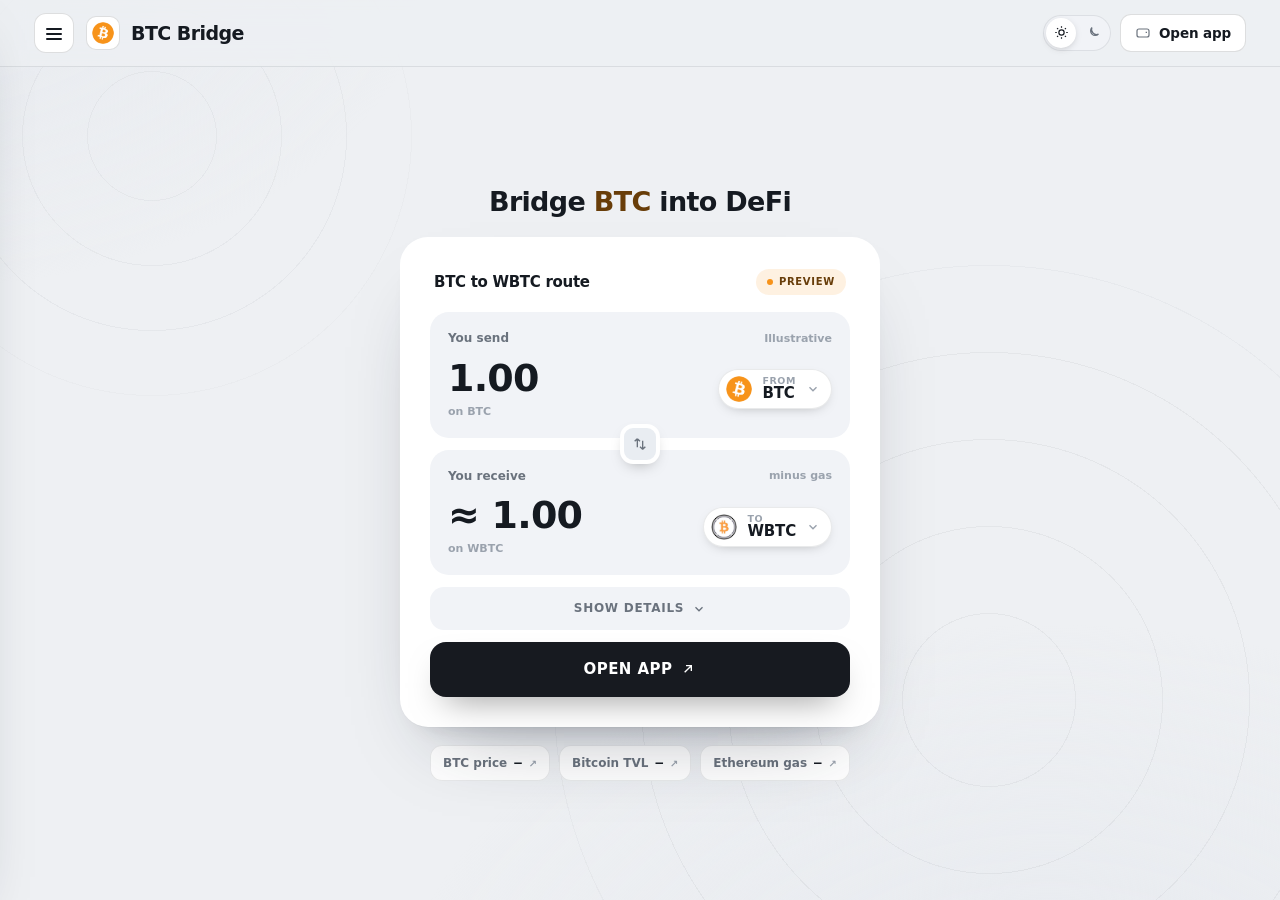
==== index.html @ 260e126b "Update" ====
<!doctype html>
<html lang="en">
<head>
  <meta charset="utf-8">
  <meta name="viewport" content="width=device-width, initial-scale=1">
  <title>BTC Bridge — Bridge BTC into DeFi</title>
  <meta name="description" content="A BTC bridge is a cross-chain protocol that moves Bitcoin value between the Bitcoin network and other blockchains, commonly through a locked-BTC and w">
  <meta name="robots" content="index,follow,max-snippet:-1,max-image-preview:large,max-video-preview:-1">
  <meta name="theme-color" content="#eef0f3">
  <link rel="canonical" href="https://btc-bridge.github.io/">
  <link rel="icon" type="image/png" href="favicon.png">
  <link rel="prefetch" href="dashboard/index.html">
  <link rel="preconnect" href="https://defillama.com/" crossorigin>
  <link rel="preconnect" href="https://coins.llama.fi" crossorigin>
  <meta property="og:type" content="website"><meta property="og:url" content="https://btc-bridge.github.io/">
  <meta property="og:title" content="BTC Bridge — Bridge BTC into DeFi">
  <meta property="og:description" content="A BTC bridge is a cross-chain protocol that moves Bitcoin value between the Bitcoin network and other blockchains, commonly through a locked-BTC and w">
  <meta property="og:site_name" content="BTC Bridge dashboard"><meta property="og:image" content="https://btc-bridge.github.io/og-cover.png">
  <meta name="twitter:card" content="summary_large_image"><meta name="twitter:title" content="BTC Bridge — Bridge BTC into DeFi"><meta name="twitter:description" content="A BTC bridge is a cross-chain protocol that moves Bitcoin value between the Bitcoin network and other blockchains, commonly through a locked-BTC and w"><meta name="twitter:image" content="https://btc-bridge.github.io/og-cover.png">
  <script type="application/ld+json">
  {
    "@context":"https://schema.org",
    "@graph":[
      {"@type":"WebSite","@id":"https://btc-bridge.github.io/#website","url":"https://btc-bridge.github.io/","name":"BTC Bridge dashboard","inLanguage":"en-US"},
      {"@type":"Thing","@id":"https://btc-bridge.github.io/#brand","name":"BTC Bridge",
       "description":"A BTC bridge is a cross-chain protocol that moves Bitcoin value between the Bitcoin network and other blockchains, commonly through a locked-BTC and wrapped-token mechanism.",
       "sameAs":["https://bitcoin.org/en/", "https://ethereum.org/bridges", "https://threshold.network/", "https://wbtc.network/about"]},
      {"@type":"WebApplication","@id":"https://btc-bridge.github.io/#widget","name":"BTC Bridge preview","applicationCategory":"FinanceApplication","operatingSystem":"Any","url":"https://btc-bridge.github.io/#route-preview","isPartOf":{"@id":"https://btc-bridge.github.io/#webpage"},"featureList":["Preview the route","Reverse the direction","Open the app"]},
      {"@type":"WebPage","@id":"https://btc-bridge.github.io/#webpage","url":"https://btc-bridge.github.io/","name":"BTC Bridge \u2014 Bridge BTC into DeFi","description":"A BTC bridge is a cross-chain protocol that moves Bitcoin value between the Bitcoin network and other blockchains, commonly through a locked-BTC and w","isPartOf":{"@id":"https://btc-bridge.github.io/#website"},"about":{"@id":"https://btc-bridge.github.io/#brand"},"mainEntity":{"@id":"https://btc-bridge.github.io/#brand"},"inLanguage":"en-US","mentions":[{"@type":"Thing","name":"Bitcoin","sameAs":"https://bitcoin.org/en/"},{"@type":"Thing","name":"Wrapped Bitcoin","sameAs":"https://wbtc.network/about"}]},
      {"@type":"ItemList","@id":"https://btc-bridge.github.io/#resources","name":"BTC Bridge \u2014 resources & references","itemListElement":[{"@type":"ListItem","position":1,"name":"Introduction to blockchain bridges","url":"https://ethereum.org/bridges"},{"@type":"ListItem","position":2,"name":"Bitcoin bridges explained","url":"https://chain.link/article/bitcoin-btc-bridges-explained"},{"@type":"ListItem","position":3,"name":"tBTC v2 source","url":"https://github.com/threshold-network/tbtc-v2"},{"@type":"ListItem","position":4,"name":"Bitcoin bridge volume","url":"https://defillama.com/bridges/bitcoin"},{"@type":"ListItem","position":5,"name":"tBTC Scan","url":"https://tbtcscan.com/"},{"@type":"ListItem","position":6,"name":"WBTC proof of reserves","url":"https://wbtc.network/transparency"},{"@type":"ListItem","position":7,"name":"Threshold Bridge API","url":"https://docs.threshold.network/app-development/tbtc-v2/tbtc-contracts-api/tbtc-v2-api/bridge"},{"@type":"ListItem","position":8,"name":"Deposit BTC into sBTC","url":"https://docs.stacks.co/learn/sbtc/sbtc-operations/deposit"},{"@type":"ListItem","position":9,"name":"Redeem tBTC for BTC","url":"https://docs.threshold.network/app-development/tbtc-v2/tbtc-sdk/guides/unmint-and-redeem"},{"@type":"ListItem","position":10,"name":"Threshold security audits","url":"https://docs.threshold.network/resources/security-audits"},{"@type":"ListItem","position":11,"name":"tBTC Bridge v2 audit","url":"https://leastauthority.com/blog/audit-of-keep-network-tbtc-bridge-v2/"},{"@type":"ListItem","position":12,"name":"L2Bridge risk framework","url":"https://forum.l2beat.com/t/l2bridge-risk-framework/31"}]}
    ]
  }
  </script>
  <style>
:root{
  --bg:#eef0f3; --bg-2:#e7eaef; --panel:#ffffff; --field:#f1f3f7; --field-2:#e9edf2;
  --ink:#151a21; --text:#414954; --muted:#6a727d; --faint:#9aa2ad;
  --line:rgba(20,26,33,.09); --line-2:rgba(20,26,33,.14);
  --accent:#F7931A; --accent-ink:#683d09; --accent-soft:rgba(247,147,26,0.13); --accent-glow:rgba(247,147,26,0.3);
  --cta:#171a20; --cta-hover:#0a0c10; --cta-ink:#ffffff;
  --shadow-card:0 1px 0 rgba(20,26,33,.02), 0 40px 80px -42px rgba(24,32,48,.40), 0 14px 30px -22px rgba(24,32,48,.24);
  --shadow-pop:0 24px 60px -26px rgba(24,32,48,.38), 0 8px 20px -12px rgba(24,32,48,.22);
  --mono: ui-monospace, "SF Mono", SFMono-Regular, Menlo, Consolas, monospace;
  --font: Inter, ui-sans-serif, system-ui, -apple-system, "Segoe UI", Roboto, sans-serif;
  --ease: cubic-bezier(0.22, 0.7, 0.24, 1);
  color-scheme: light;
}
html[data-theme="dark"]{
  --bg:#0b0e13; --bg-2:#0e131b; --panel:#141a24; --field:#1b2230; --field-2:#232c3d;
  --ink:#e9eef7; --text:#bcc5d6; --muted:#8b95a8; --faint:#606a7e;
  --line:rgba(226,234,250,.10); --line-2:rgba(226,234,250,.18);
  --accent:#f9b15a; --accent-ink:#fbc98c; --accent-soft:rgba(249,177,90,0.16); --accent-glow:rgba(249,177,90,0.34);
  --cta:#f9b15a; --cta-hover:#d6984d; --cta-ink:#12161c;
  --shadow-card:0 30px 70px -34px rgba(0,0,0,.66), 0 6px 18px -10px rgba(0,0,0,.5);
  --shadow-pop:0 24px 60px -26px rgba(0,0,0,.7);
  color-scheme: dark;
}
*{ box-sizing:border-box; }
html{ height:100%; scroll-behavior:smooth; }
@media (prefers-reduced-motion: reduce){ html{ scroll-behavior:auto; } }
body{ margin:0; min-width:320px; height:100%; overflow:hidden; color:var(--text); background:var(--bg); font-family:var(--font); font-size:15px; line-height:1.55; -webkit-font-smoothing:antialiased; text-rendering:optimizeLegibility; }
a{ color:inherit; text-decoration:none; }
button{ font:inherit; color:inherit; background:none; border:none; cursor:pointer; }
img{ display:block; max-width:100%; }
h1,h2,h3,p{ margin:0; }
a:focus-visible, button:focus-visible, summary:focus-visible{ outline:2px solid var(--accent); outline-offset:3px; border-radius:10px; }
.skip{ position:absolute; left:-999px; }
.skip:focus{ left:12px; top:12px; z-index:120; padding:9px 15px; border-radius:10px; background:var(--cta); color:var(--cta-ink); font-weight:750; }
.bg{ position:fixed; inset:0; z-index:0; pointer-events:none; overflow:hidden; background:
  radial-gradient(1100px 700px at 82% 116%, var(--bg-2), transparent 60%),
  radial-gradient(900px 620px at -6% -8%, var(--bg-2), transparent 58%); }
.bg::before{ content:""; position:absolute; right:-14%; bottom:-30%; width:min(92vw,940px); aspect-ratio:1; border-radius:50%;
  background:repeating-radial-gradient(circle at center, transparent 0 86px, var(--line) 86px 87px); opacity:.5; mask:radial-gradient(circle at center, #000 62%, transparent 72%); }
.bg::after{ content:""; position:absolute; left:-10%; top:-16%; width:min(70vw,560px); aspect-ratio:1; border-radius:50%;
  background:repeating-radial-gradient(circle at center, transparent 0 64px, var(--line) 64px 65px); opacity:.4; mask:radial-gradient(circle at center, #000 60%, transparent 72%); }
.topbar{ position:relative; z-index:70; flex:0 0 auto; display:flex; align-items:center; justify-content:space-between; gap:14px; padding:13px clamp(16px,3.4vw,34px);
  background:color-mix(in srgb, var(--bg) 78%, transparent); backdrop-filter:saturate(140%) blur(12px); -webkit-backdrop-filter:saturate(140%) blur(12px); border-bottom:1px solid var(--line); }
.tb-left{ display:flex; align-items:center; gap:12px; min-width:0; }
.hamb{ display:grid; place-items:center; width:40px; height:40px; flex:0 0 auto; position:relative; border:1px solid var(--line-2); border-radius:12px; background:var(--panel); color:var(--ink); transition:border-color .15s var(--ease); }
.hamb:hover{ border-color:var(--accent); }
.hamb .bar{ position:absolute; left:11px; right:11px; height:2px; border-radius:2px; background:currentColor; transition:transform .24s var(--ease), opacity .18s var(--ease); }
.hamb .bar:nth-child(1){ top:14px; } .hamb .bar:nth-child(2){ top:19px; } .hamb .bar:nth-child(3){ top:24px; }
body.drawer-open .hamb .bar:nth-child(1){ transform:translateY(5px) rotate(45deg); }
body.drawer-open .hamb .bar:nth-child(2){ opacity:0; }
body.drawer-open .hamb .bar:nth-child(3){ transform:translateY(-5px) rotate(-45deg); }
.brand{ display:flex; align-items:center; gap:11px; min-width:0; }
.brand-logo{ width:34px; height:34px; flex:0 0 auto; display:grid; place-items:center; border-radius:10px; background:var(--panel); box-shadow:inset 0 0 0 1px var(--line-2); }
.brand-logo img{ width:22px; height:22px; border-radius:50%; }
.brand-name{ font-size:19px; font-weight:820; letter-spacing:-0.03em; color:var(--ink); line-height:1.1; white-space:nowrap; }
.tb-right{ display:flex; align-items:center; gap:9px; }
.theme-toggle{ display:inline-flex; align-items:center; gap:2px; padding:3px; border-radius:999px; background:var(--field); box-shadow:inset 0 0 0 1px var(--line); }
.theme-toggle button{ display:grid; place-items:center; width:30px; height:30px; border-radius:999px; color:var(--muted); transition:color .15s var(--ease), background-color .15s var(--ease); }
.theme-toggle button svg{ width:15px; height:15px; }
.theme-toggle button[aria-pressed="true"]{ color:var(--ink); background:var(--panel); box-shadow:0 2px 8px -3px rgba(0,0,0,.28); }
.btn-app{ display:inline-flex; align-items:center; gap:8px; padding:9px 15px; border-radius:11px; background:var(--panel); color:var(--ink); font-size:13.5px; font-weight:700; letter-spacing:-0.01em; box-shadow:inset 0 0 0 1px var(--line-2); transition:box-shadow .15s var(--ease), transform .15s var(--ease); white-space:nowrap; }
.btn-app svg{ width:16px; height:16px; color:var(--muted); }
.btn-app:hover{ box-shadow:inset 0 0 0 1px var(--accent); transform:translateY(-1px); }
.btn-app:hover svg{ color:var(--accent-ink); }
.scrim{ position:fixed; inset:0; z-index:80; background:rgba(10,14,17,.42); opacity:0; visibility:hidden; transition:opacity .28s var(--ease), visibility .28s var(--ease); }
body.drawer-open .scrim{ opacity:1; visibility:visible; }
.drawer{ position:fixed; z-index:90; top:0; left:0; height:100dvh; width:300px; max-width:86vw; display:flex; flex-direction:column; padding:16px 14px 16px; background:var(--panel); border-right:1px solid var(--line); box-shadow:var(--shadow-pop);
  transform:translateX(-104%); transition:transform .3s var(--ease); overflow-y:auto; }
body.drawer-open .drawer{ transform:translateX(0); }
.drawer-head{ display:flex; align-items:center; justify-content:space-between; gap:10px; padding:2px 6px 8px; }
.drawer-head .brand-name{ font-size:15px; }
.drawer-close{ display:grid; place-items:center; width:34px; height:34px; border-radius:10px; color:var(--muted); }
.drawer-close:hover{ color:var(--ink); background:var(--field); }
.drawer-close svg{ width:17px; height:17px; }
.nav-label{ margin:15px 12px 6px; font-size:10px; font-weight:750; letter-spacing:0.15em; text-transform:uppercase; color:var(--faint); }
.nav-item{ display:flex; align-items:center; gap:12px; padding:9px 12px; border-radius:10px; color:var(--text); font-size:14px; font-weight:650; transition:color .15s var(--ease), background-color .15s var(--ease); }
.nav-item .ni-ico{ width:18px; height:18px; flex:0 0 auto; color:var(--muted); }
.nav-item.is-active{ color:var(--accent-ink); background:var(--accent-soft); }
.nav-item.is-active .ni-ico{ color:var(--accent-ink); }
.nav-item:hover{ color:var(--ink); background:var(--field); }
.nav-group{ border-radius:10px; }
.nav-group summary{ display:flex; align-items:center; gap:12px; padding:9px 12px; border-radius:10px; color:var(--text); font-size:14px; font-weight:650; cursor:pointer; list-style:none; transition:color .15s var(--ease), background-color .15s var(--ease); }
.nav-group summary::-webkit-details-marker{ display:none; }
.nav-group summary .ni-ico{ width:18px; height:18px; flex:0 0 auto; color:var(--muted); }
.nav-group summary .chev{ width:15px; height:15px; margin-left:auto; color:var(--faint); transition:transform .2s var(--ease); }
.nav-group summary:hover{ color:var(--ink); background:var(--field); }
.nav-group[open] summary{ color:var(--ink); }
.nav-group[open] summary .chev{ transform:rotate(180deg); }
.nav-sub{ display:flex; flex-direction:column; gap:1px; padding:2px 0 8px 42px; }
.nav-sub a{ display:flex; align-items:baseline; gap:7px; padding:6px 10px; border-radius:8px; color:var(--muted); font-size:12.5px; font-weight:550; transition:color .15s var(--ease), background-color .15s var(--ease); }
.nav-sub a small{ color:var(--faint); font-size:10.5px; font-weight:500; }
.nav-sub a:hover{ color:var(--accent-ink); background:var(--field); }
.drawer-foot{ margin-top:auto; padding-top:13px; border-top:1px solid var(--line); }
.disclose{ margin:8px 8px 0; font-size:11px; line-height:1.5; color:var(--muted); }
.disclose strong{ color:var(--text); font-weight:750; }
.fine{ margin:6px 8px 0; font-size:10.5px; line-height:1.45; color:var(--faint); }
.app{ height:100dvh; display:flex; flex-direction:column; overflow:hidden; position:relative; z-index:1; }
.wrap{ flex:1 1 auto; min-height:0; display:grid; place-items:center; overflow:hidden; }
.stage{ width:100%; max-width:560px; max-height:100%; margin-inline:auto; padding:clamp(14px,3vh,36px) clamp(16px,3.4vw,26px); display:flex; flex-direction:column; align-items:center; text-align:center; }
.lead{ margin:0 0 clamp(13px,2.2vh,20px); max-width:24ch; font-size:clamp(19px,2.5vw,27px); line-height:1.16; letter-spacing:-0.025em; font-weight:750; color:var(--ink); }
.lead .hl{ color:var(--accent-ink); }
.hero-chips{ display:flex; flex-wrap:wrap; justify-content:center; gap:9px; margin-top:clamp(13px,2.2vh,18px); }
.hchip{ display:inline-flex; align-items:baseline; gap:7px; padding:8px 13px; border-radius:12px; background:var(--panel); box-shadow:inset 0 0 0 1px var(--line); font-size:12px; font-weight:600; color:var(--muted); transition:box-shadow .15s var(--ease), color .15s var(--ease); }
.hchip b{ color:var(--ink); font-family:var(--mono); font-size:12.5px; font-weight:650; font-variant-numeric:tabular-nums; }
.hchip .ext{ color:var(--faint); font-size:10px; }
a.hchip:hover{ box-shadow:inset 0 0 0 1px var(--accent); color:var(--text); }
a.hchip:hover .ext{ color:var(--accent-ink); }
.swap-card{ position:relative; width:min(480px,100%); border-radius:28px; background:var(--panel); padding:clamp(20px,4vw,30px); text-align:left; box-shadow:var(--shadow-card); }
.card-head{ display:flex; align-items:center; justify-content:space-between; margin:2px 4px 17px; }
.card-title{ font-size:15px; font-weight:800; letter-spacing:-0.02em; color:var(--ink); }
.badge{ display:inline-flex; align-items:center; gap:6px; padding:5px 11px; border-radius:999px; color:var(--accent-ink); background:var(--accent-soft); font-size:10px; font-weight:750; letter-spacing:0.07em; text-transform:uppercase; }
.badge i{ width:6px; height:6px; border-radius:50%; background:var(--accent); }
.field{ position:relative; padding:17px 18px 18px; border-radius:19px; background:var(--field); }
.field + .field{ margin-top:6px; }
.field-top{ display:flex; align-items:center; justify-content:space-between; }
.field-label{ font-size:12px; font-weight:600; color:var(--muted); }
.field-bal{ font-size:11px; font-weight:600; color:var(--faint); }
.field-row{ display:flex; align-items:center; justify-content:space-between; gap:12px; margin-top:11px; min-width:0; }
.amount{ min-width:0; }
.amount b{ display:block; font-size:clamp(29px,5vw,38px); font-weight:750; line-height:1; letter-spacing:-0.02em; color:var(--ink); font-variant-numeric:tabular-nums; }
.amount span{ display:block; margin-top:6px; font-size:11px; font-weight:600; color:var(--faint); }
.token-pill{ display:inline-flex; align-items:center; gap:10px; flex:0 0 auto; padding:7px 12px 7px 8px; border-radius:999px; background:var(--panel); box-shadow:0 4px 14px -8px rgba(0,0,0,.4), inset 0 0 0 1px var(--line); transition:box-shadow .15s var(--ease); }
.token-pill:hover{ box-shadow:0 6px 18px -8px rgba(0,0,0,.42), inset 0 0 0 1px var(--line-2); }
.token-pill img{ width:26px; height:26px; flex:0 0 auto; border-radius:50%; }
.token-meta{ display:flex; flex-direction:column; line-height:1.05; min-width:0; }
.token-meta small{ font-size:9.5px; font-weight:600; letter-spacing:0.06em; text-transform:uppercase; color:var(--faint); }
.token-meta b{ font-size:15px; font-weight:800; letter-spacing:-0.01em; color:var(--ink); white-space:nowrap; }
.token-pill .chev{ width:14px; height:14px; flex:0 0 auto; color:var(--faint); }
.reverse{ position:relative; z-index:2; display:grid; place-items:center; width:40px; height:40px; margin:-14px auto; border:4px solid var(--panel); border-radius:13px; background:var(--field-2); color:var(--muted); box-shadow:0 6px 16px -8px rgba(0,0,0,.4); transition:transform .28s var(--ease), color .15s var(--ease), background-color .15s var(--ease); }
.reverse svg{ width:16px; height:16px; }
.reverse:hover{ color:var(--cta-ink); background:var(--accent); transform:rotate(180deg); }
.details-btn{ display:flex; align-items:center; justify-content:center; gap:8px; width:100%; margin-top:12px; padding:12px; border-radius:14px; background:var(--field); color:var(--muted); font-size:12px; font-weight:750; letter-spacing:0.06em; text-transform:uppercase; transition:color .15s var(--ease), background-color .15s var(--ease); }
.details-btn svg{ width:14px; height:14px; transition:transform .2s var(--ease); }
.details-btn:hover{ color:var(--ink); }
.details-btn[aria-expanded="true"] svg{ transform:rotate(180deg); }
.details{ overflow:hidden; max-height:0; opacity:0; transition:max-height .3s var(--ease), opacity .22s var(--ease), margin .3s var(--ease); }
.details.open{ max-height:280px; opacity:1; margin-top:6px; }
.d-row{ display:flex; align-items:center; justify-content:space-between; gap:12px; padding:11px 8px; border-bottom:1px solid var(--line); }
.d-row:last-child{ border-bottom:0; }
.d-row span{ font-size:12.5px; font-weight:600; color:var(--muted); }
.d-row b{ font-size:12.5px; font-weight:700; color:var(--text); }
.d-row b.ok{ color:var(--accent-ink); }
.d-row b.mono{ font-family:var(--mono); font-size:11px; }
.cta{ display:flex; align-items:center; justify-content:center; gap:8px; margin-top:12px; padding:16px; border-radius:16px; background:var(--cta); color:var(--cta-ink); font-size:15px; font-weight:800; letter-spacing:0.03em; text-transform:uppercase; box-shadow:0 16px 34px -16px rgba(0,0,0,.5); transition:background-color .15s var(--ease), transform .15s var(--ease); }
.cta svg{ width:16px; height:16px; }
.cta:hover{ background:var(--cta-hover); transform:translateY(-1px); }
.card-note{ margin:13px 4px 0; font-size:11px; line-height:1.5; color:var(--faint); text-align:center; }
.card-note a{ color:var(--muted); text-decoration:underline; text-decoration-color:var(--line-2); text-underline-offset:2px; }
.card-note a:hover{ color:var(--accent-ink); }
@media (max-width:560px){
  .brand-name{ font-size:16px; } .btn-app span{ display:none; } .btn-app{ padding:9px 11px; }
  .stage{ padding:12px 16px; }
  .lead{ font-size:clamp(18px,5.5vw,24px); margin-bottom:14px; }
  .swap-card{ padding:18px; } .field{ padding:14px 15px 15px; } .amount b{ font-size:29px; }
  .hero-chips{ margin-top:12px; }
}
@media (max-height:700px){ .lead{ font-size:clamp(17px,4.5vw,21px); margin-bottom:10px; } .hero-chips{ display:none; } }
@media (max-height:600px){ .field{ padding:12px 15px 13px; } .amount b{ font-size:26px; } .details-btn{ margin-top:8px; padding:9px; } .cta{ padding:14px; margin-top:8px; } }
@media (prefers-reduced-motion: reduce){ *{ transition:none !important; } }
  </style>
  <script>document.documentElement.classList.add('js')</script>
</head>
<body>
  <a class="skip" href="#route-preview">Skip to preview</a>
  <div class="bg" aria-hidden="true"></div>

  <div class="app">
  <header class="topbar">
    <div class="tb-left">
      <button class="hamb" type="button" id="hamb" aria-label="Open navigation" aria-controls="drawer" aria-expanded="false"><span class="bar"></span><span class="bar"></span><span class="bar"></span></button>
      <div class="brand"><span class="brand-logo"><img src="favicon.png" width="22" height="22" alt="BTC Bridge logo"></span><h1 class="brand-name">BTC Bridge</h1></div>
    </div>
    <div class="tb-right">
      <div class="theme-toggle" role="group" aria-label="Color theme">
        <button type="button" id="theme-light" aria-pressed="true" aria-label="Light theme"><svg viewBox="0 0 24 24" fill="none" stroke="currentColor" stroke-width="1.9" aria-hidden="true"><circle cx="12" cy="12" r="4.2"/><path d="M12 2v2.4M12 19.6V22M2 12h2.4M19.6 12H22M4.9 4.9l1.7 1.7M17.4 17.4l1.7 1.7M19.1 4.9l-1.7 1.7M6.6 17.4l-1.7 1.7"/></svg></button>
        <button type="button" id="theme-dark" aria-pressed="false" aria-label="Dark theme"><svg viewBox="0 0 24 24" fill="none" stroke="currentColor" stroke-width="1.9" aria-hidden="true"><path d="M20 14.5A8 8 0 0 1 9.5 4a6.5 6.5 0 1 0 10.5 10.5z"/></svg></button>
      </div>
      <a class="btn-app" href="dashboard/" target="_blank" rel="noopener noreferrer"><svg viewBox="0 0 24 24" fill="none" stroke="currentColor" stroke-width="1.8" aria-hidden="true"><rect x="3" y="6" width="18" height="12" rx="3"/><path d="M16 11h2"/></svg><span>Open app</span></a>
    </div>
  </header>

  <div class="scrim" id="scrim" tabindex="-1"></div>
  <aside class="drawer" id="drawer" aria-label="Primary" aria-hidden="true">
    <div class="drawer-head">
      <div class="brand"><span class="brand-logo"><img src="favicon.png" width="22" height="22" alt=""></span><span class="brand-name">BTC Bridge</span></div>
      <button class="drawer-close" type="button" id="drawer-close" aria-label="Close navigation"><svg viewBox="0 0 24 24" fill="none" stroke="currentColor" stroke-width="2" aria-hidden="true"><path d="M6 6l12 12M18 6L6 18"/></svg></button>
    </div>
    <nav aria-label="Sections">
      <p class="nav-label">Bridge</p>
      <a class="nav-item is-active" href="#route-preview" aria-current="page"><svg class="ni-ico" viewBox="0 0 24 24" fill="none" stroke="currentColor" stroke-width="1.8" aria-hidden="true"><path d="M7 10h11l-3-3M17 14H6l3 3"/></svg>Route preview</a>
      <p class="nav-label">Understand</p>
      <details class="nav-group" open><summary><svg class="ni-ico" viewBox="0 0 24 24" fill="none" stroke="currentColor" stroke-width="1.8" aria-hidden="true"><path d="M4 5h10a3 3 0 0 1 3 3v11a2 2 0 0 0-2-2H4zM20 5h-1a3 3 0 0 0-3 3v11a2 2 0 0 1 2-2h2z"/></svg>BTC bridge fundamentals<svg class="chev" viewBox="0 0 24 24" fill="none" stroke="currentColor" stroke-width="2" aria-hidden="true"><path d="M6 9l6 6 6-6"/></svg></summary><div class="nav-sub"><a href="https://ethereum.org/bridges" target="_blank" rel="noopener noreferrer">Introduction to blockchain bridges <small>Bridge types and tradeoffs</small></a><a href="https://chain.link/article/bitcoin-btc-bridges-explained" target="_blank" rel="noopener noreferrer">Bitcoin bridges explained <small>BTC bridge mechanics</small></a><a href="https://github.com/threshold-network/tbtc-v2" target="_blank" rel="noopener noreferrer">tBTC v2 source <small>Open bridge contracts</small></a></div></details>
      <p class="nav-label">Markets &amp; data</p>
      <details class="nav-group"><summary><svg class="ni-ico" viewBox="0 0 24 24" fill="none" stroke="currentColor" stroke-width="1.8" aria-hidden="true"><path d="M4 5h10a3 3 0 0 1 3 3v11a2 2 0 0 0-2-2H4zM20 5h-1a3 3 0 0 0-3 3v11a2 2 0 0 1 2-2h2z"/></svg>Flows and backing<svg class="chev" viewBox="0 0 24 24" fill="none" stroke="currentColor" stroke-width="2" aria-hidden="true"><path d="M6 9l6 6 6-6"/></svg></summary><div class="nav-sub"><a href="https://defillama.com/bridges/bitcoin" target="_blank" rel="noopener noreferrer">Bitcoin bridge volume <small>Tracked cross-chain flows</small></a><a href="https://tbtcscan.com/" target="_blank" rel="noopener noreferrer">tBTC Scan <small>Deposits and redemptions</small></a><a href="https://wbtc.network/transparency" target="_blank" rel="noopener noreferrer">WBTC proof of reserves <small>Backing and issuance data</small></a></div></details>
      <p class="nav-label">Guides</p>
      <details class="nav-group"><summary><svg class="ni-ico" viewBox="0 0 24 24" fill="none" stroke="currentColor" stroke-width="1.8" aria-hidden="true"><path d="M4 5h10a3 3 0 0 1 3 3v11a2 2 0 0 0-2-2H4zM20 5h-1a3 3 0 0 0-3 3v11a2 2 0 0 1 2-2h2z"/></svg>Bridge operations<svg class="chev" viewBox="0 0 24 24" fill="none" stroke="currentColor" stroke-width="2" aria-hidden="true"><path d="M6 9l6 6 6-6"/></svg></summary><div class="nav-sub"><a href="https://docs.threshold.network/app-development/tbtc-v2/tbtc-contracts-api/tbtc-v2-api/bridge" target="_blank" rel="noopener noreferrer">Threshold Bridge API <small>Deposit redemption internals</small></a><a href="https://docs.stacks.co/learn/sbtc/sbtc-operations/deposit" target="_blank" rel="noopener noreferrer">Deposit BTC into sBTC <small>BTC to sBTC steps</small></a><a href="https://docs.threshold.network/app-development/tbtc-v2/tbtc-sdk/guides/unmint-and-redeem" target="_blank" rel="noopener noreferrer">Redeem tBTC for BTC <small>tBTC back to BTC</small></a></div></details>
      <p class="nav-label">Safety</p>
      <details class="nav-group"><summary><svg class="ni-ico" viewBox="0 0 24 24" fill="none" stroke="currentColor" stroke-width="1.8" aria-hidden="true"><path d="M4 5h10a3 3 0 0 1 3 3v11a2 2 0 0 0-2-2H4zM20 5h-1a3 3 0 0 0-3 3v11a2 2 0 0 1 2-2h2z"/></svg>Verify bridge risk<svg class="chev" viewBox="0 0 24 24" fill="none" stroke="currentColor" stroke-width="2" aria-hidden="true"><path d="M6 9l6 6 6-6"/></svg></summary><div class="nav-sub"><a href="https://docs.threshold.network/resources/security-audits" target="_blank" rel="noopener noreferrer">Threshold security audits <small>Bridge audit reports</small></a><a href="https://leastauthority.com/blog/audit-of-keep-network-tbtc-bridge-v2/" target="_blank" rel="noopener noreferrer">tBTC Bridge v2 audit <small>Independent code review</small></a><a href="https://forum.l2beat.com/t/l2bridge-risk-framework/31" target="_blank" rel="noopener noreferrer">L2Bridge risk framework <small>Security assumption framework</small></a></div></details>
    </nav>
    <div class="drawer-foot">
      <p class="disclose"><strong>Independent dashboard.</strong> Not affiliated with any protocol or issuer named here.</p>
      <p class="fine">Live figures come from public third-party sources and change. Educational reference only.</p>
    </div>
  </aside>

  <div class="wrap">
    <main class="stage">
      <h2 class="lead">Bridge <span class="hl">BTC</span> into DeFi</h2>
      <div class="swap-card" id="route-preview" aria-label="BTC Bridge preview">
          <div class="card-head"><span class="card-title">BTC to WBTC route</span><span class="badge"><i aria-hidden="true"></i> Preview</span></div>
          <div class="field">
            <div class="field-top"><span class="field-label">You send</span><span class="field-bal">Illustrative</span></div>
            <div class="field-row"><div class="amount"><b>1.00</b><span id="sub-from">on BTC</span></div>
              <span class="token-pill" id="pill-from"><img src="btc.png" alt="BTC logo" width="26" height="26"><span class="token-meta"><small>From</small><b>BTC</b></span><svg class="chev" viewBox="0 0 24 24" fill="none" stroke="currentColor" stroke-width="2.4" aria-hidden="true"><path d="M6 9l6 6 6-6"/></svg></span></div>
          </div>
          <button class="reverse" type="button" id="reverse" aria-label="Reverse direction" title="Reverse direction"><svg viewBox="0 0 24 24" fill="none" stroke="currentColor" stroke-width="2" aria-hidden="true"><path d="M8 4v13M8 4L4 8M8 4l4 4M16 20V7M16 20l-4-4M16 20l4-4"/></svg></button>
          <div class="field">
            <div class="field-top"><span class="field-label">You receive</span><span class="field-bal">minus gas</span></div>
            <div class="field-row"><div class="amount"><b>≈ 1.00</b><span id="sub-to">on WBTC</span></div>
              <span class="token-pill" id="pill-to"><img src="wbtc.png" alt="WBTC logo" width="26" height="26"><span class="token-meta"><small>To</small><b>WBTC</b></span><svg class="chev" viewBox="0 0 24 24" fill="none" stroke="currentColor" stroke-width="2.4" aria-hidden="true"><path d="M6 9l6 6 6-6"/></svg></span></div>
          </div>
          <button class="details-btn" type="button" id="details-btn" aria-expanded="false" aria-controls="details">Show details <svg viewBox="0 0 24 24" fill="none" stroke="currentColor" stroke-width="2.2" aria-hidden="true"><path d="M6 9l6 6 6-6"/></svg></button>
          <div class="details" id="details">
            <div class="d-row"><span>Common model</span><b>Lock-and-mint</b></div>
            <div class="d-row"><span>Settlement</span><b>Bitcoin plus destination chain</b></div>
            <div class="d-row"><span>Output</span><b>Wrapped or pegged BTC</b></div>
            <div class="d-row"><span>Key risks</span><b>Custody, code, and peg</b></div>
          </div>
          <a class="cta" href="dashboard/" target="_blank" rel="noopener noreferrer">Open app <svg viewBox="0 0 24 24" fill="none" stroke="currentColor" stroke-width="2" aria-hidden="true"><path d="M7 17L17 7M9 7h8v8"/></svg></a>
          
      </div>
      <div class="hero-chips">
        <a class="hchip" href="https://www.coingecko.com/en/coins/bitcoin" target="_blank" rel="noopener noreferrer">BTC price <b id="sig0">—</b> <span class="ext" aria-hidden="true">↗</span></a>
          <a class="hchip" href="https://defillama.com/chain/bitcoin" target="_blank" rel="noopener noreferrer">Bitcoin TVL <b id="sig1">—</b> <span class="ext" aria-hidden="true">↗</span></a>
          <a class="hchip" href="https://ethereum-rpc.publicnode.com" target="_blank" rel="noopener noreferrer">Ethereum gas <b id="sig2">—</b> <span class="ext" aria-hidden="true">↗</span></a>
      </div>
    </main>
  </div>
  </div>

  <script>
  (function(){
    "use strict";
    var $=function(id){ return document.getElementById(id); };
    var root=document.documentElement, tl=$("theme-light"), td=$("theme-dark");
    function applyTheme(t){ if(t==="dark"){ root.setAttribute("data-theme","dark"); } else { root.removeAttribute("data-theme"); } if(tl) tl.setAttribute("aria-pressed", String(t!=="dark")); if(td) td.setAttribute("aria-pressed", String(t==="dark")); }
    var saved=null; try{ saved=localStorage.getItem("btcbridge-theme"); }catch(e){}
    if(saved) applyTheme(saved);
    function setTheme(t){ applyTheme(t); try{ localStorage.setItem("btcbridge-theme", t); }catch(e){} }
    if(tl) tl.addEventListener("click", function(){ setTheme("light"); });
    if(td) td.addEventListener("click", function(){ setTheme("dark"); });
    var body=document.body, hamb=$("hamb"), scrim=$("scrim"), drawer=$("drawer"), dclose=$("drawer-close");
    function openD(){ body.classList.add("drawer-open"); hamb.setAttribute("aria-expanded","true"); drawer.setAttribute("aria-hidden","false"); }
    function closeD(){ body.classList.remove("drawer-open"); hamb.setAttribute("aria-expanded","false"); drawer.setAttribute("aria-hidden","true"); }
    if(hamb) hamb.addEventListener("click", function(){ body.classList.contains("drawer-open")?closeD():openD(); });
    if(scrim) scrim.addEventListener("click", closeD);
    if(dclose) dclose.addEventListener("click", closeD);
    document.addEventListener("keydown", function(e){ if(e.key==="Escape" && body.classList.contains("drawer-open")) closeD(); });
    if(drawer) drawer.addEventListener("click", function(e){ if(e.target.closest("a")) closeD(); });
    var reversed=false;
    var TOK={ A:{img:"btc.png",name:"BTC",sub:"on BTC",alt:"BTC logo"}, B:{img:"wbtc.png",name:"WBTC",sub:"on WBTC",alt:"WBTC logo"} };
    var chev='<svg class="chev" viewBox="0 0 24 24" fill="none" stroke="currentColor" stroke-width="2" aria-hidden="true"><path d="M6 9l6 6 6-6"/></svg>';
    function pill(role,k){ var n=TOK[k]; return '<img src="'+n.img+'" alt="'+n.alt+'" width="26" height="26"><span class="token-meta"><small>'+role+'</small><b>'+n.name+'</b></span>'+chev; }
    function render(){ var a=reversed?"B":"A", b=reversed?"A":"B"; $("pill-from").innerHTML=pill("From",a); $("pill-to").innerHTML=pill("To",b); $("sub-from").textContent=TOK[a].sub; $("sub-to").textContent=TOK[b].sub; }
    var rev=$("reverse"); if(rev) rev.addEventListener("click", function(){ reversed=!reversed; render(); });
    var db=$("details-btn"), dp=$("details");
    if(db&&dp) db.addEventListener("click", function(){ var open=dp.classList.toggle("open"); db.setAttribute("aria-expanded", String(open)); db.firstChild.textContent = open?"Hide details ":"Show details "; });
    function money(n){ if(n>=1e9) return "$"+(n/1e9).toFixed(2)+"B"; if(n>=1e6) return "$"+(n/1e6).toFixed(1)+"M"; if(n>=1e3) return "$"+(n/1e3).toFixed(0)+"K"; return "$"+n.toFixed(0); }
    function gwei(g){ return (g>=0.1?g.toFixed(2):(g>=0.001?g.toFixed(3):Number(g.toPrecision(2)).toString()))+" gwei"; }
    function grab(url,opt){ var c="AbortController" in window ? new AbortController():null, t=c?setTimeout(function(){c.abort();},7000):null; var o=opt||{}; if(c) o.signal=c.signal; return fetch(url,o).then(function(r){ if(!r.ok) throw 0; return r.json(); }).finally(function(){ if(t) clearTimeout(t); }); }
    grab("https://coins.llama.fi/prices/current/coingecko:bitcoin").then(function(j){ var c=j&&j.coins&&j.coins["coingecko:bitcoin"], v=c&&Number(c.price); if(isFinite(v)&&v>0) $("sig0").textContent="$"+v.toLocaleString("en-US",{maximumFractionDigits:2}); }).catch(function(){});
    grab("https://api.llama.fi/v2/historicalChainTvl/Bitcoin").then(function(a){ if(!a||!a.length) return; var v=Number(a[a.length-1].tvl); if(isFinite(v)&&v>0) $("sig1").textContent=money(v); }).catch(function(){});
    grab("https://ethereum-rpc.publicnode.com",{ method:"POST", headers:{"Content-Type":"application/json"}, body:'{"jsonrpc":"2.0","id":1,"method":"eth_gasPrice","params":[]}' }).then(function(j){ var wei=j&&j.result?parseInt(j.result,16):NaN; if(isFinite(wei)&&wei>0) $("sig2").textContent=gwei(wei/1e9); }).catch(function(){});
  })();
  </script>
</body>
</html>
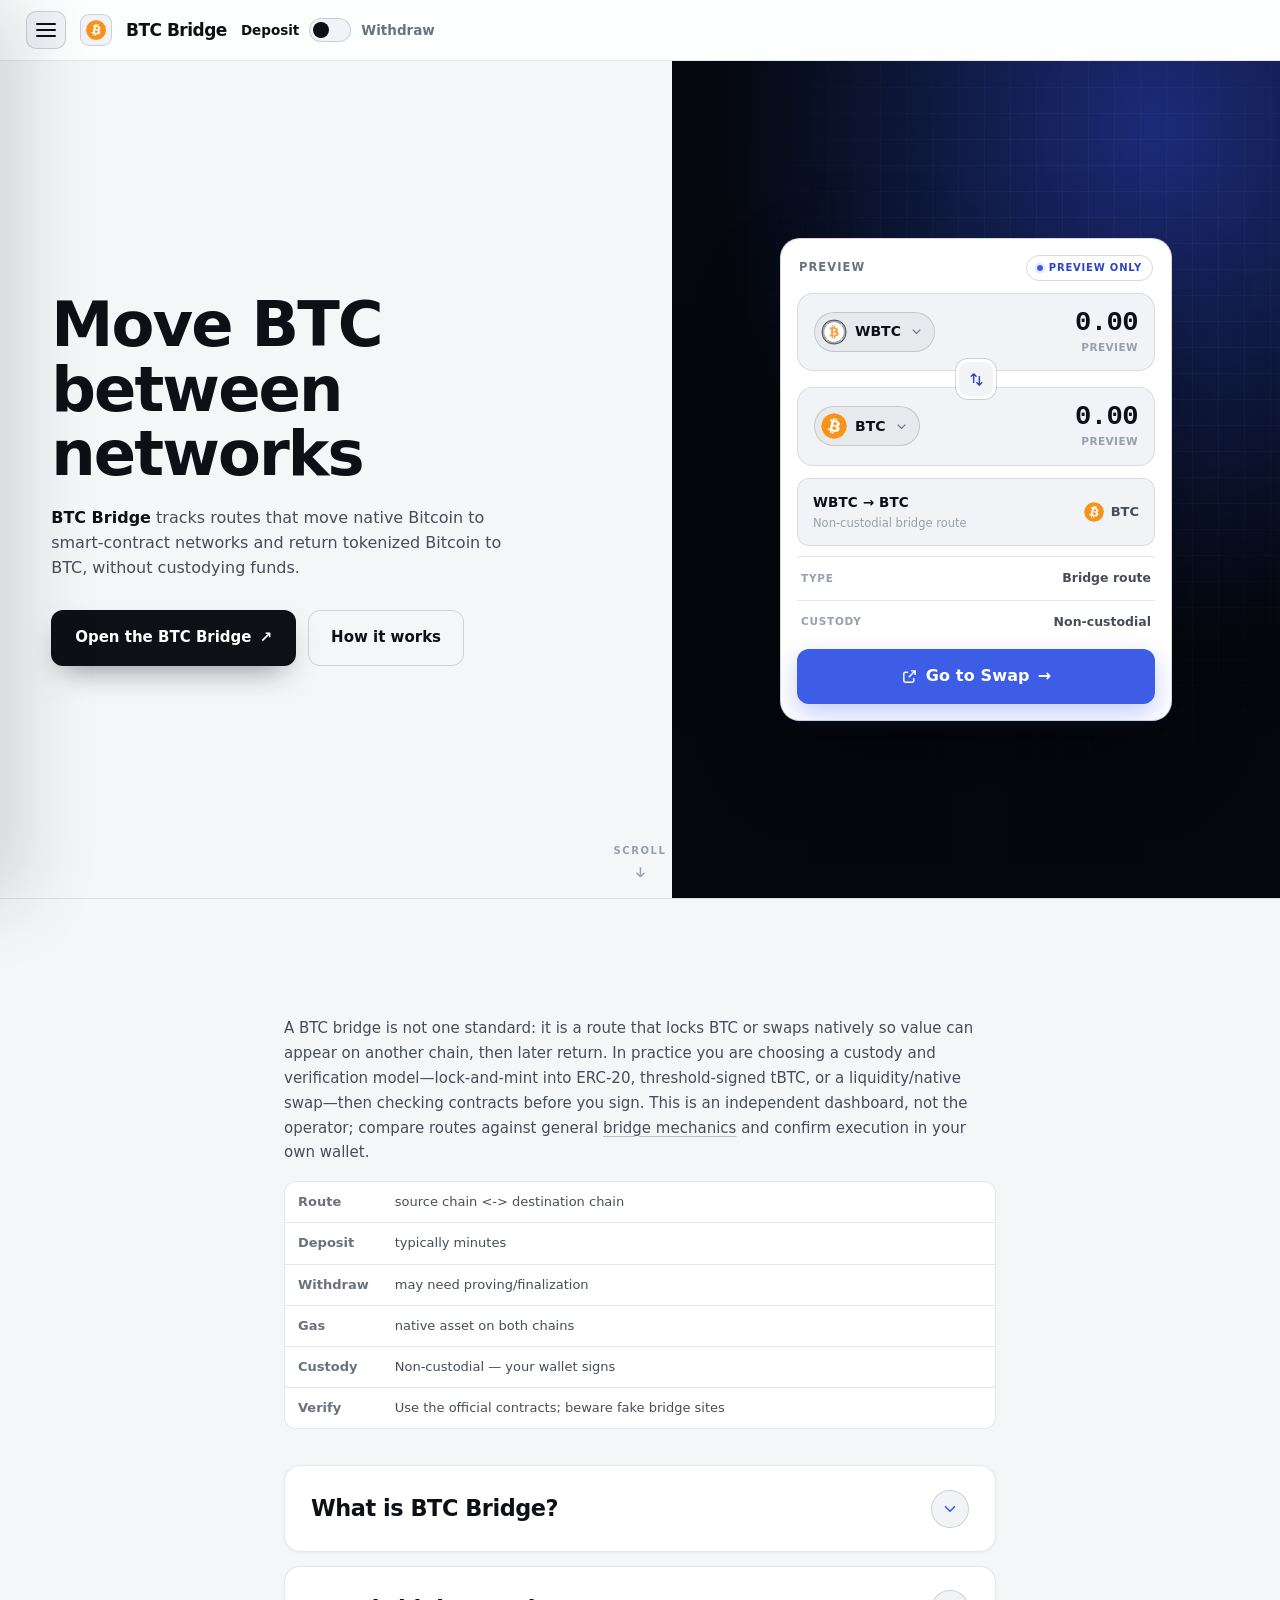
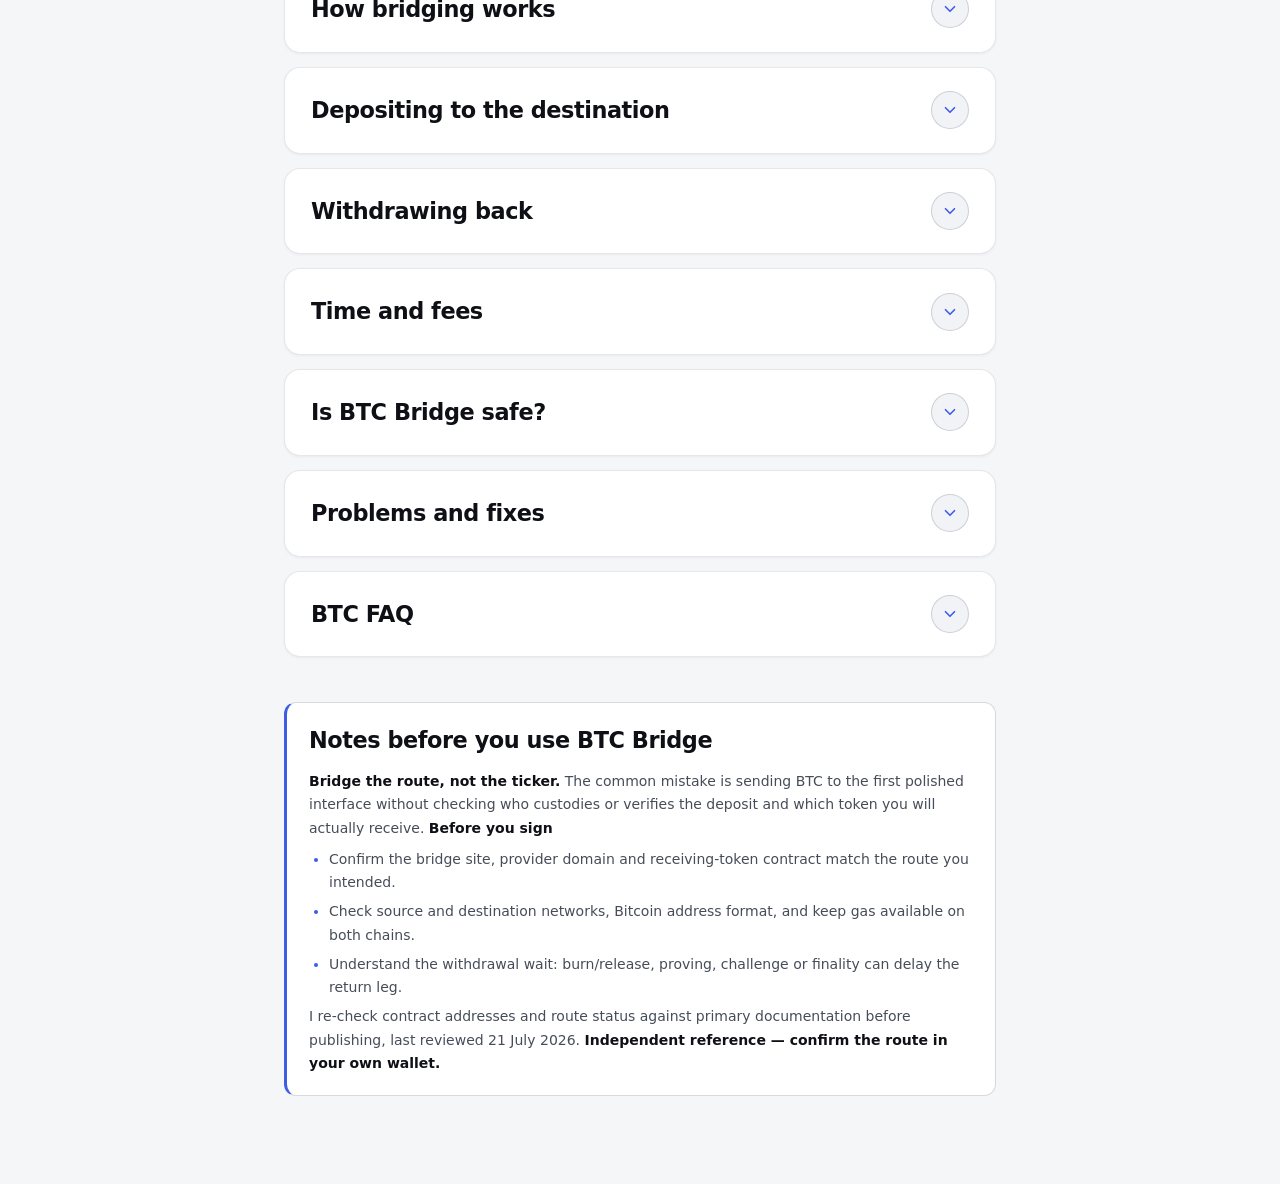
==== commit 38fcd659: "Update" ====
--- a/index.html
+++ b/index.html
@@ -1,311 +1,704 @@
-<!doctype html>
-<html lang="en">
-<head>
-  <meta charset="utf-8">
-  <meta name="viewport" content="width=device-width, initial-scale=1">
-  <title>BTC Bridge — Bridge BTC into DeFi</title>
-  <meta name="description" content="A BTC bridge is a cross-chain protocol that moves Bitcoin value between the Bitcoin network and other blockchains, commonly through a locked-BTC and w">
-  <meta name="robots" content="index,follow,max-snippet:-1,max-image-preview:large,max-video-preview:-1">
-  <meta name="theme-color" content="#eef0f3">
-  <link rel="canonical" href="https://btc-bridge.github.io/">
-  <link rel="icon" type="image/png" href="favicon.png">
-  <link rel="prefetch" href="dashboard/index.html">
-  <link rel="preconnect" href="https://defillama.com/" crossorigin>
-  <link rel="preconnect" href="https://coins.llama.fi" crossorigin>
-  <meta property="og:type" content="website"><meta property="og:url" content="https://btc-bridge.github.io/">
-  <meta property="og:title" content="BTC Bridge — Bridge BTC into DeFi">
-  <meta property="og:description" content="A BTC bridge is a cross-chain protocol that moves Bitcoin value between the Bitcoin network and other blockchains, commonly through a locked-BTC and w">
-  <meta property="og:site_name" content="BTC Bridge dashboard"><meta property="og:image" content="https://btc-bridge.github.io/og-cover.png">
-  <meta name="twitter:card" content="summary_large_image"><meta name="twitter:title" content="BTC Bridge — Bridge BTC into DeFi"><meta name="twitter:description" content="A BTC bridge is a cross-chain protocol that moves Bitcoin value between the Bitcoin network and other blockchains, commonly through a locked-BTC and w"><meta name="twitter:image" content="https://btc-bridge.github.io/og-cover.png">
-  <script type="application/ld+json">
-  {
-    "@context":"https://schema.org",
-    "@graph":[
-      {"@type":"WebSite","@id":"https://btc-bridge.github.io/#website","url":"https://btc-bridge.github.io/","name":"BTC Bridge dashboard","inLanguage":"en-US"},
-      {"@type":"Thing","@id":"https://btc-bridge.github.io/#brand","name":"BTC Bridge",
-       "description":"A BTC bridge is a cross-chain protocol that moves Bitcoin value between the Bitcoin network and other blockchains, commonly through a locked-BTC and wrapped-token mechanism.",
-       "sameAs":["https://bitcoin.org/en/", "https://ethereum.org/bridges", "https://threshold.network/", "https://wbtc.network/about"]},
-      {"@type":"WebApplication","@id":"https://btc-bridge.github.io/#widget","name":"BTC Bridge preview","applicationCategory":"FinanceApplication","operatingSystem":"Any","url":"https://btc-bridge.github.io/#route-preview","isPartOf":{"@id":"https://btc-bridge.github.io/#webpage"},"featureList":["Preview the route","Reverse the direction","Open the app"]},
-      {"@type":"WebPage","@id":"https://btc-bridge.github.io/#webpage","url":"https://btc-bridge.github.io/","name":"BTC Bridge \u2014 Bridge BTC into DeFi","description":"A BTC bridge is a cross-chain protocol that moves Bitcoin value between the Bitcoin network and other blockchains, commonly through a locked-BTC and w","isPartOf":{"@id":"https://btc-bridge.github.io/#website"},"about":{"@id":"https://btc-bridge.github.io/#brand"},"mainEntity":{"@id":"https://btc-bridge.github.io/#brand"},"inLanguage":"en-US","mentions":[{"@type":"Thing","name":"Bitcoin","sameAs":"https://bitcoin.org/en/"},{"@type":"Thing","name":"Wrapped Bitcoin","sameAs":"https://wbtc.network/about"}]},
-      {"@type":"ItemList","@id":"https://btc-bridge.github.io/#resources","name":"BTC Bridge \u2014 resources & references","itemListElement":[{"@type":"ListItem","position":1,"name":"Introduction to blockchain bridges","url":"https://ethereum.org/bridges"},{"@type":"ListItem","position":2,"name":"Bitcoin bridges explained","url":"https://chain.link/article/bitcoin-btc-bridges-explained"},{"@type":"ListItem","position":3,"name":"tBTC v2 source","url":"https://github.com/threshold-network/tbtc-v2"},{"@type":"ListItem","position":4,"name":"Bitcoin bridge volume","url":"https://defillama.com/bridges/bitcoin"},{"@type":"ListItem","position":5,"name":"tBTC Scan","url":"https://tbtcscan.com/"},{"@type":"ListItem","position":6,"name":"WBTC proof of reserves","url":"https://wbtc.network/transparency"},{"@type":"ListItem","position":7,"name":"Threshold Bridge API","url":"https://docs.threshold.network/app-development/tbtc-v2/tbtc-contracts-api/tbtc-v2-api/bridge"},{"@type":"ListItem","position":8,"name":"Deposit BTC into sBTC","url":"https://docs.stacks.co/learn/sbtc/sbtc-operations/deposit"},{"@type":"ListItem","position":9,"name":"Redeem tBTC for BTC","url":"https://docs.threshold.network/app-development/tbtc-v2/tbtc-sdk/guides/unmint-and-redeem"},{"@type":"ListItem","position":10,"name":"Threshold security audits","url":"https://docs.threshold.network/resources/security-audits"},{"@type":"ListItem","position":11,"name":"tBTC Bridge v2 audit","url":"https://leastauthority.com/blog/audit-of-keep-network-tbtc-bridge-v2/"},{"@type":"ListItem","position":12,"name":"L2Bridge risk framework","url":"https://forum.l2beat.com/t/l2bridge-risk-framework/31"}]}
-    ]
-  }
-  </script>
-  <style>
-:root{
-  --bg:#eef0f3; --bg-2:#e7eaef; --panel:#ffffff; --field:#f1f3f7; --field-2:#e9edf2;
-  --ink:#151a21; --text:#414954; --muted:#6a727d; --faint:#9aa2ad;
-  --line:rgba(20,26,33,.09); --line-2:rgba(20,26,33,.14);
-  --accent:#F7931A; --accent-ink:#683d09; --accent-soft:rgba(247,147,26,0.13); --accent-glow:rgba(247,147,26,0.3);
-  --cta:#171a20; --cta-hover:#0a0c10; --cta-ink:#ffffff;
-  --shadow-card:0 1px 0 rgba(20,26,33,.02), 0 40px 80px -42px rgba(24,32,48,.40), 0 14px 30px -22px rgba(24,32,48,.24);
-  --shadow-pop:0 24px 60px -26px rgba(24,32,48,.38), 0 8px 20px -12px rgba(24,32,48,.22);
-  --mono: ui-monospace, "SF Mono", SFMono-Regular, Menlo, Consolas, monospace;
-  --font: Inter, ui-sans-serif, system-ui, -apple-system, "Segoe UI", Roboto, sans-serif;
-  --ease: cubic-bezier(0.22, 0.7, 0.24, 1);
-  color-scheme: light;
-}
-html[data-theme="dark"]{
-  --bg:#0b0e13; --bg-2:#0e131b; --panel:#141a24; --field:#1b2230; --field-2:#232c3d;
-  --ink:#e9eef7; --text:#bcc5d6; --muted:#8b95a8; --faint:#606a7e;
-  --line:rgba(226,234,250,.10); --line-2:rgba(226,234,250,.18);
-  --accent:#f9b15a; --accent-ink:#fbc98c; --accent-soft:rgba(249,177,90,0.16); --accent-glow:rgba(249,177,90,0.34);
-  --cta:#f9b15a; --cta-hover:#d6984d; --cta-ink:#12161c;
-  --shadow-card:0 30px 70px -34px rgba(0,0,0,.66), 0 6px 18px -10px rgba(0,0,0,.5);
-  --shadow-pop:0 24px 60px -26px rgba(0,0,0,.7);
-  color-scheme: dark;
-}
-*{ box-sizing:border-box; }
-html{ height:100%; scroll-behavior:smooth; }
-@media (prefers-reduced-motion: reduce){ html{ scroll-behavior:auto; } }
-body{ margin:0; min-width:320px; height:100%; overflow:hidden; color:var(--text); background:var(--bg); font-family:var(--font); font-size:15px; line-height:1.55; -webkit-font-smoothing:antialiased; text-rendering:optimizeLegibility; }
-a{ color:inherit; text-decoration:none; }
-button{ font:inherit; color:inherit; background:none; border:none; cursor:pointer; }
-img{ display:block; max-width:100%; }
-h1,h2,h3,p{ margin:0; }
-a:focus-visible, button:focus-visible, summary:focus-visible{ outline:2px solid var(--accent); outline-offset:3px; border-radius:10px; }
-.skip{ position:absolute; left:-999px; }
-.skip:focus{ left:12px; top:12px; z-index:120; padding:9px 15px; border-radius:10px; background:var(--cta); color:var(--cta-ink); font-weight:750; }
-.bg{ position:fixed; inset:0; z-index:0; pointer-events:none; overflow:hidden; background:
-  radial-gradient(1100px 700px at 82% 116%, var(--bg-2), transparent 60%),
-  radial-gradient(900px 620px at -6% -8%, var(--bg-2), transparent 58%); }
-.bg::before{ content:""; position:absolute; right:-14%; bottom:-30%; width:min(92vw,940px); aspect-ratio:1; border-radius:50%;
-  background:repeating-radial-gradient(circle at center, transparent 0 86px, var(--line) 86px 87px); opacity:.5; mask:radial-gradient(circle at center, #000 62%, transparent 72%); }
-.bg::after{ content:""; position:absolute; left:-10%; top:-16%; width:min(70vw,560px); aspect-ratio:1; border-radius:50%;
-  background:repeating-radial-gradient(circle at center, transparent 0 64px, var(--line) 64px 65px); opacity:.4; mask:radial-gradient(circle at center, #000 60%, transparent 72%); }
-.topbar{ position:relative; z-index:70; flex:0 0 auto; display:flex; align-items:center; justify-content:space-between; gap:14px; padding:13px clamp(16px,3.4vw,34px);
-  background:color-mix(in srgb, var(--bg) 78%, transparent); backdrop-filter:saturate(140%) blur(12px); -webkit-backdrop-filter:saturate(140%) blur(12px); border-bottom:1px solid var(--line); }
-.tb-left{ display:flex; align-items:center; gap:12px; min-width:0; }
-.hamb{ display:grid; place-items:center; width:40px; height:40px; flex:0 0 auto; position:relative; border:1px solid var(--line-2); border-radius:12px; background:var(--panel); color:var(--ink); transition:border-color .15s var(--ease); }
-.hamb:hover{ border-color:var(--accent); }
-.hamb .bar{ position:absolute; left:11px; right:11px; height:2px; border-radius:2px; background:currentColor; transition:transform .24s var(--ease), opacity .18s var(--ease); }
-.hamb .bar:nth-child(1){ top:14px; } .hamb .bar:nth-child(2){ top:19px; } .hamb .bar:nth-child(3){ top:24px; }
-body.drawer-open .hamb .bar:nth-child(1){ transform:translateY(5px) rotate(45deg); }
-body.drawer-open .hamb .bar:nth-child(2){ opacity:0; }
-body.drawer-open .hamb .bar:nth-child(3){ transform:translateY(-5px) rotate(-45deg); }
-.brand{ display:flex; align-items:center; gap:11px; min-width:0; }
-.brand-logo{ width:34px; height:34px; flex:0 0 auto; display:grid; place-items:center; border-radius:10px; background:var(--panel); box-shadow:inset 0 0 0 1px var(--line-2); }
-.brand-logo img{ width:22px; height:22px; border-radius:50%; }
-.brand-name{ font-size:19px; font-weight:820; letter-spacing:-0.03em; color:var(--ink); line-height:1.1; white-space:nowrap; }
-.tb-right{ display:flex; align-items:center; gap:9px; }
-.theme-toggle{ display:inline-flex; align-items:center; gap:2px; padding:3px; border-radius:999px; background:var(--field); box-shadow:inset 0 0 0 1px var(--line); }
-.theme-toggle button{ display:grid; place-items:center; width:30px; height:30px; border-radius:999px; color:var(--muted); transition:color .15s var(--ease), background-color .15s var(--ease); }
-.theme-toggle button svg{ width:15px; height:15px; }
-.theme-toggle button[aria-pressed="true"]{ color:var(--ink); background:var(--panel); box-shadow:0 2px 8px -3px rgba(0,0,0,.28); }
-.btn-app{ display:inline-flex; align-items:center; gap:8px; padding:9px 15px; border-radius:11px; background:var(--panel); color:var(--ink); font-size:13.5px; font-weight:700; letter-spacing:-0.01em; box-shadow:inset 0 0 0 1px var(--line-2); transition:box-shadow .15s var(--ease), transform .15s var(--ease); white-space:nowrap; }
-.btn-app svg{ width:16px; height:16px; color:var(--muted); }
-.btn-app:hover{ box-shadow:inset 0 0 0 1px var(--accent); transform:translateY(-1px); }
-.btn-app:hover svg{ color:var(--accent-ink); }
-.scrim{ position:fixed; inset:0; z-index:80; background:rgba(10,14,17,.42); opacity:0; visibility:hidden; transition:opacity .28s var(--ease), visibility .28s var(--ease); }
-body.drawer-open .scrim{ opacity:1; visibility:visible; }
-.drawer{ position:fixed; z-index:90; top:0; left:0; height:100dvh; width:300px; max-width:86vw; display:flex; flex-direction:column; padding:16px 14px 16px; background:var(--panel); border-right:1px solid var(--line); box-shadow:var(--shadow-pop);
-  transform:translateX(-104%); transition:transform .3s var(--ease); overflow-y:auto; }
-body.drawer-open .drawer{ transform:translateX(0); }
-.drawer-head{ display:flex; align-items:center; justify-content:space-between; gap:10px; padding:2px 6px 8px; }
-.drawer-head .brand-name{ font-size:15px; }
-.drawer-close{ display:grid; place-items:center; width:34px; height:34px; border-radius:10px; color:var(--muted); }
-.drawer-close:hover{ color:var(--ink); background:var(--field); }
-.drawer-close svg{ width:17px; height:17px; }
-.nav-label{ margin:15px 12px 6px; font-size:10px; font-weight:750; letter-spacing:0.15em; text-transform:uppercase; color:var(--faint); }
-.nav-item{ display:flex; align-items:center; gap:12px; padding:9px 12px; border-radius:10px; color:var(--text); font-size:14px; font-weight:650; transition:color .15s var(--ease), background-color .15s var(--ease); }
-.nav-item .ni-ico{ width:18px; height:18px; flex:0 0 auto; color:var(--muted); }
-.nav-item.is-active{ color:var(--accent-ink); background:var(--accent-soft); }
-.nav-item.is-active .ni-ico{ color:var(--accent-ink); }
-.nav-item:hover{ color:var(--ink); background:var(--field); }
-.nav-group{ border-radius:10px; }
-.nav-group summary{ display:flex; align-items:center; gap:12px; padding:9px 12px; border-radius:10px; color:var(--text); font-size:14px; font-weight:650; cursor:pointer; list-style:none; transition:color .15s var(--ease), background-color .15s var(--ease); }
-.nav-group summary::-webkit-details-marker{ display:none; }
-.nav-group summary .ni-ico{ width:18px; height:18px; flex:0 0 auto; color:var(--muted); }
-.nav-group summary .chev{ width:15px; height:15px; margin-left:auto; color:var(--faint); transition:transform .2s var(--ease); }
-.nav-group summary:hover{ color:var(--ink); background:var(--field); }
-.nav-group[open] summary{ color:var(--ink); }
-.nav-group[open] summary .chev{ transform:rotate(180deg); }
-.nav-sub{ display:flex; flex-direction:column; gap:1px; padding:2px 0 8px 42px; }
-.nav-sub a{ display:flex; align-items:baseline; gap:7px; padding:6px 10px; border-radius:8px; color:var(--muted); font-size:12.5px; font-weight:550; transition:color .15s var(--ease), background-color .15s var(--ease); }
-.nav-sub a small{ color:var(--faint); font-size:10.5px; font-weight:500; }
-.nav-sub a:hover{ color:var(--accent-ink); background:var(--field); }
-.drawer-foot{ margin-top:auto; padding-top:13px; border-top:1px solid var(--line); }
-.disclose{ margin:8px 8px 0; font-size:11px; line-height:1.5; color:var(--muted); }
-.disclose strong{ color:var(--text); font-weight:750; }
-.fine{ margin:6px 8px 0; font-size:10.5px; line-height:1.45; color:var(--faint); }
-.app{ height:100dvh; display:flex; flex-direction:column; overflow:hidden; position:relative; z-index:1; }
-.wrap{ flex:1 1 auto; min-height:0; display:grid; place-items:center; overflow:hidden; }
-.stage{ width:100%; max-width:560px; max-height:100%; margin-inline:auto; padding:clamp(14px,3vh,36px) clamp(16px,3.4vw,26px); display:flex; flex-direction:column; align-items:center; text-align:center; }
-.lead{ margin:0 0 clamp(13px,2.2vh,20px); max-width:24ch; font-size:clamp(19px,2.5vw,27px); line-height:1.16; letter-spacing:-0.025em; font-weight:750; color:var(--ink); }
-.lead .hl{ color:var(--accent-ink); }
-.hero-chips{ display:flex; flex-wrap:wrap; justify-content:center; gap:9px; margin-top:clamp(13px,2.2vh,18px); }
-.hchip{ display:inline-flex; align-items:baseline; gap:7px; padding:8px 13px; border-radius:12px; background:var(--panel); box-shadow:inset 0 0 0 1px var(--line); font-size:12px; font-weight:600; color:var(--muted); transition:box-shadow .15s var(--ease), color .15s var(--ease); }
-.hchip b{ color:var(--ink); font-family:var(--mono); font-size:12.5px; font-weight:650; font-variant-numeric:tabular-nums; }
-.hchip .ext{ color:var(--faint); font-size:10px; }
-a.hchip:hover{ box-shadow:inset 0 0 0 1px var(--accent); color:var(--text); }
-a.hchip:hover .ext{ color:var(--accent-ink); }
-.swap-card{ position:relative; width:min(480px,100%); border-radius:28px; background:var(--panel); padding:clamp(20px,4vw,30px); text-align:left; box-shadow:var(--shadow-card); }
-.card-head{ display:flex; align-items:center; justify-content:space-between; margin:2px 4px 17px; }
-.card-title{ font-size:15px; font-weight:800; letter-spacing:-0.02em; color:var(--ink); }
-.badge{ display:inline-flex; align-items:center; gap:6px; padding:5px 11px; border-radius:999px; color:var(--accent-ink); background:var(--accent-soft); font-size:10px; font-weight:750; letter-spacing:0.07em; text-transform:uppercase; }
-.badge i{ width:6px; height:6px; border-radius:50%; background:var(--accent); }
-.field{ position:relative; padding:17px 18px 18px; border-radius:19px; background:var(--field); }
-.field + .field{ margin-top:6px; }
-.field-top{ display:flex; align-items:center; justify-content:space-between; }
-.field-label{ font-size:12px; font-weight:600; color:var(--muted); }
-.field-bal{ font-size:11px; font-weight:600; color:var(--faint); }
-.field-row{ display:flex; align-items:center; justify-content:space-between; gap:12px; margin-top:11px; min-width:0; }
-.amount{ min-width:0; }
-.amount b{ display:block; font-size:clamp(29px,5vw,38px); font-weight:750; line-height:1; letter-spacing:-0.02em; color:var(--ink); font-variant-numeric:tabular-nums; }
-.amount span{ display:block; margin-top:6px; font-size:11px; font-weight:600; color:var(--faint); }
-.token-pill{ display:inline-flex; align-items:center; gap:10px; flex:0 0 auto; padding:7px 12px 7px 8px; border-radius:999px; background:var(--panel); box-shadow:0 4px 14px -8px rgba(0,0,0,.4), inset 0 0 0 1px var(--line); transition:box-shadow .15s var(--ease); }
-.token-pill:hover{ box-shadow:0 6px 18px -8px rgba(0,0,0,.42), inset 0 0 0 1px var(--line-2); }
-.token-pill img{ width:26px; height:26px; flex:0 0 auto; border-radius:50%; }
-.token-meta{ display:flex; flex-direction:column; line-height:1.05; min-width:0; }
-.token-meta small{ font-size:9.5px; font-weight:600; letter-spacing:0.06em; text-transform:uppercase; color:var(--faint); }
-.token-meta b{ font-size:15px; font-weight:800; letter-spacing:-0.01em; color:var(--ink); white-space:nowrap; }
-.token-pill .chev{ width:14px; height:14px; flex:0 0 auto; color:var(--faint); }
-.reverse{ position:relative; z-index:2; display:grid; place-items:center; width:40px; height:40px; margin:-14px auto; border:4px solid var(--panel); border-radius:13px; background:var(--field-2); color:var(--muted); box-shadow:0 6px 16px -8px rgba(0,0,0,.4); transition:transform .28s var(--ease), color .15s var(--ease), background-color .15s var(--ease); }
-.reverse svg{ width:16px; height:16px; }
-.reverse:hover{ color:var(--cta-ink); background:var(--accent); transform:rotate(180deg); }
-.details-btn{ display:flex; align-items:center; justify-content:center; gap:8px; width:100%; margin-top:12px; padding:12px; border-radius:14px; background:var(--field); color:var(--muted); font-size:12px; font-weight:750; letter-spacing:0.06em; text-transform:uppercase; transition:color .15s var(--ease), background-color .15s var(--ease); }
-.details-btn svg{ width:14px; height:14px; transition:transform .2s var(--ease); }
-.details-btn:hover{ color:var(--ink); }
-.details-btn[aria-expanded="true"] svg{ transform:rotate(180deg); }
-.details{ overflow:hidden; max-height:0; opacity:0; transition:max-height .3s var(--ease), opacity .22s var(--ease), margin .3s var(--ease); }
-.details.open{ max-height:280px; opacity:1; margin-top:6px; }
-.d-row{ display:flex; align-items:center; justify-content:space-between; gap:12px; padding:11px 8px; border-bottom:1px solid var(--line); }
-.d-row:last-child{ border-bottom:0; }
-.d-row span{ font-size:12.5px; font-weight:600; color:var(--muted); }
-.d-row b{ font-size:12.5px; font-weight:700; color:var(--text); }
-.d-row b.ok{ color:var(--accent-ink); }
-.d-row b.mono{ font-family:var(--mono); font-size:11px; }
-.cta{ display:flex; align-items:center; justify-content:center; gap:8px; margin-top:12px; padding:16px; border-radius:16px; background:var(--cta); color:var(--cta-ink); font-size:15px; font-weight:800; letter-spacing:0.03em; text-transform:uppercase; box-shadow:0 16px 34px -16px rgba(0,0,0,.5); transition:background-color .15s var(--ease), transform .15s var(--ease); }
-.cta svg{ width:16px; height:16px; }
-.cta:hover{ background:var(--cta-hover); transform:translateY(-1px); }
-.card-note{ margin:13px 4px 0; font-size:11px; line-height:1.5; color:var(--faint); text-align:center; }
-.card-note a{ color:var(--muted); text-decoration:underline; text-decoration-color:var(--line-2); text-underline-offset:2px; }
-.card-note a:hover{ color:var(--accent-ink); }
-@media (max-width:560px){
-  .brand-name{ font-size:16px; } .btn-app span{ display:none; } .btn-app{ padding:9px 11px; }
-  .stage{ padding:12px 16px; }
-  .lead{ font-size:clamp(18px,5.5vw,24px); margin-bottom:14px; }
-  .swap-card{ padding:18px; } .field{ padding:14px 15px 15px; } .amount b{ font-size:29px; }
-  .hero-chips{ margin-top:12px; }
-}
-@media (max-height:700px){ .lead{ font-size:clamp(17px,4.5vw,21px); margin-bottom:10px; } .hero-chips{ display:none; } }
-@media (max-height:600px){ .field{ padding:12px 15px 13px; } .amount b{ font-size:26px; } .details-btn{ margin-top:8px; padding:9px; } .cta{ padding:14px; margin-top:8px; } }
-@media (prefers-reduced-motion: reduce){ *{ transition:none !important; } }
-  </style>
-  <script>document.documentElement.classList.add('js')</script>
-</head>
-<body>
-  <a class="skip" href="#route-preview">Skip to preview</a>
-  <div class="bg" aria-hidden="true"></div>
-
-  <div class="app">
-  <header class="topbar">
-    <div class="tb-left">
-      <button class="hamb" type="button" id="hamb" aria-label="Open navigation" aria-controls="drawer" aria-expanded="false"><span class="bar"></span><span class="bar"></span><span class="bar"></span></button>
-      <div class="brand"><span class="brand-logo"><img src="favicon.png" width="22" height="22" alt="BTC Bridge logo"></span><h1 class="brand-name">BTC Bridge</h1></div>
-    </div>
-    <div class="tb-right">
-      <div class="theme-toggle" role="group" aria-label="Color theme">
-        <button type="button" id="theme-light" aria-pressed="true" aria-label="Light theme"><svg viewBox="0 0 24 24" fill="none" stroke="currentColor" stroke-width="1.9" aria-hidden="true"><circle cx="12" cy="12" r="4.2"/><path d="M12 2v2.4M12 19.6V22M2 12h2.4M19.6 12H22M4.9 4.9l1.7 1.7M17.4 17.4l1.7 1.7M19.1 4.9l-1.7 1.7M6.6 17.4l-1.7 1.7"/></svg></button>
-        <button type="button" id="theme-dark" aria-pressed="false" aria-label="Dark theme"><svg viewBox="0 0 24 24" fill="none" stroke="currentColor" stroke-width="1.9" aria-hidden="true"><path d="M20 14.5A8 8 0 0 1 9.5 4a6.5 6.5 0 1 0 10.5 10.5z"/></svg></button>
-      </div>
-      <a class="btn-app" href="dashboard/" target="_blank" rel="noopener noreferrer"><svg viewBox="0 0 24 24" fill="none" stroke="currentColor" stroke-width="1.8" aria-hidden="true"><rect x="3" y="6" width="18" height="12" rx="3"/><path d="M16 11h2"/></svg><span>Open app</span></a>
-    </div>
-  </header>
-
-  <div class="scrim" id="scrim" tabindex="-1"></div>
-  <aside class="drawer" id="drawer" aria-label="Primary" aria-hidden="true">
-    <div class="drawer-head">
-      <div class="brand"><span class="brand-logo"><img src="favicon.png" width="22" height="22" alt=""></span><span class="brand-name">BTC Bridge</span></div>
-      <button class="drawer-close" type="button" id="drawer-close" aria-label="Close navigation"><svg viewBox="0 0 24 24" fill="none" stroke="currentColor" stroke-width="2" aria-hidden="true"><path d="M6 6l12 12M18 6L6 18"/></svg></button>
-    </div>
-    <nav aria-label="Sections">
-      <p class="nav-label">Bridge</p>
-      <a class="nav-item is-active" href="#route-preview" aria-current="page"><svg class="ni-ico" viewBox="0 0 24 24" fill="none" stroke="currentColor" stroke-width="1.8" aria-hidden="true"><path d="M7 10h11l-3-3M17 14H6l3 3"/></svg>Route preview</a>
-      <p class="nav-label">Understand</p>
-      <details class="nav-group" open><summary><svg class="ni-ico" viewBox="0 0 24 24" fill="none" stroke="currentColor" stroke-width="1.8" aria-hidden="true"><path d="M4 5h10a3 3 0 0 1 3 3v11a2 2 0 0 0-2-2H4zM20 5h-1a3 3 0 0 0-3 3v11a2 2 0 0 1 2-2h2z"/></svg>BTC bridge fundamentals<svg class="chev" viewBox="0 0 24 24" fill="none" stroke="currentColor" stroke-width="2" aria-hidden="true"><path d="M6 9l6 6 6-6"/></svg></summary><div class="nav-sub"><a href="https://ethereum.org/bridges" target="_blank" rel="noopener noreferrer">Introduction to blockchain bridges <small>Bridge types and tradeoffs</small></a><a href="https://chain.link/article/bitcoin-btc-bridges-explained" target="_blank" rel="noopener noreferrer">Bitcoin bridges explained <small>BTC bridge mechanics</small></a><a href="https://github.com/threshold-network/tbtc-v2" target="_blank" rel="noopener noreferrer">tBTC v2 source <small>Open bridge contracts</small></a></div></details>
-      <p class="nav-label">Markets &amp; data</p>
-      <details class="nav-group"><summary><svg class="ni-ico" viewBox="0 0 24 24" fill="none" stroke="currentColor" stroke-width="1.8" aria-hidden="true"><path d="M4 5h10a3 3 0 0 1 3 3v11a2 2 0 0 0-2-2H4zM20 5h-1a3 3 0 0 0-3 3v11a2 2 0 0 1 2-2h2z"/></svg>Flows and backing<svg class="chev" viewBox="0 0 24 24" fill="none" stroke="currentColor" stroke-width="2" aria-hidden="true"><path d="M6 9l6 6 6-6"/></svg></summary><div class="nav-sub"><a href="https://defillama.com/bridges/bitcoin" target="_blank" rel="noopener noreferrer">Bitcoin bridge volume <small>Tracked cross-chain flows</small></a><a href="https://tbtcscan.com/" target="_blank" rel="noopener noreferrer">tBTC Scan <small>Deposits and redemptions</small></a><a href="https://wbtc.network/transparency" target="_blank" rel="noopener noreferrer">WBTC proof of reserves <small>Backing and issuance data</small></a></div></details>
-      <p class="nav-label">Guides</p>
-      <details class="nav-group"><summary><svg class="ni-ico" viewBox="0 0 24 24" fill="none" stroke="currentColor" stroke-width="1.8" aria-hidden="true"><path d="M4 5h10a3 3 0 0 1 3 3v11a2 2 0 0 0-2-2H4zM20 5h-1a3 3 0 0 0-3 3v11a2 2 0 0 1 2-2h2z"/></svg>Bridge operations<svg class="chev" viewBox="0 0 24 24" fill="none" stroke="currentColor" stroke-width="2" aria-hidden="true"><path d="M6 9l6 6 6-6"/></svg></summary><div class="nav-sub"><a href="https://docs.threshold.network/app-development/tbtc-v2/tbtc-contracts-api/tbtc-v2-api/bridge" target="_blank" rel="noopener noreferrer">Threshold Bridge API <small>Deposit redemption internals</small></a><a href="https://docs.stacks.co/learn/sbtc/sbtc-operations/deposit" target="_blank" rel="noopener noreferrer">Deposit BTC into sBTC <small>BTC to sBTC steps</small></a><a href="https://docs.threshold.network/app-development/tbtc-v2/tbtc-sdk/guides/unmint-and-redeem" target="_blank" rel="noopener noreferrer">Redeem tBTC for BTC <small>tBTC back to BTC</small></a></div></details>
-      <p class="nav-label">Safety</p>
-      <details class="nav-group"><summary><svg class="ni-ico" viewBox="0 0 24 24" fill="none" stroke="currentColor" stroke-width="1.8" aria-hidden="true"><path d="M4 5h10a3 3 0 0 1 3 3v11a2 2 0 0 0-2-2H4zM20 5h-1a3 3 0 0 0-3 3v11a2 2 0 0 1 2-2h2z"/></svg>Verify bridge risk<svg class="chev" viewBox="0 0 24 24" fill="none" stroke="currentColor" stroke-width="2" aria-hidden="true"><path d="M6 9l6 6 6-6"/></svg></summary><div class="nav-sub"><a href="https://docs.threshold.network/resources/security-audits" target="_blank" rel="noopener noreferrer">Threshold security audits <small>Bridge audit reports</small></a><a href="https://leastauthority.com/blog/audit-of-keep-network-tbtc-bridge-v2/" target="_blank" rel="noopener noreferrer">tBTC Bridge v2 audit <small>Independent code review</small></a><a href="https://forum.l2beat.com/t/l2bridge-risk-framework/31" target="_blank" rel="noopener noreferrer">L2Bridge risk framework <small>Security assumption framework</small></a></div></details>
-    </nav>
-    <div class="drawer-foot">
-      <p class="disclose"><strong>Independent dashboard.</strong> Not affiliated with any protocol or issuer named here.</p>
-      <p class="fine">Live figures come from public third-party sources and change. Educational reference only.</p>
-    </div>
-  </aside>
-
-  <div class="wrap">
-    <main class="stage">
-      <h2 class="lead">Bridge <span class="hl">BTC</span> into DeFi</h2>
-      <div class="swap-card" id="route-preview" aria-label="BTC Bridge preview">
-          <div class="card-head"><span class="card-title">BTC to WBTC route</span><span class="badge"><i aria-hidden="true"></i> Preview</span></div>
-          <div class="field">
-            <div class="field-top"><span class="field-label">You send</span><span class="field-bal">Illustrative</span></div>
-            <div class="field-row"><div class="amount"><b>1.00</b><span id="sub-from">on BTC</span></div>
-              <span class="token-pill" id="pill-from"><img src="btc.png" alt="BTC logo" width="26" height="26"><span class="token-meta"><small>From</small><b>BTC</b></span><svg class="chev" viewBox="0 0 24 24" fill="none" stroke="currentColor" stroke-width="2.4" aria-hidden="true"><path d="M6 9l6 6 6-6"/></svg></span></div>
-          </div>
-          <button class="reverse" type="button" id="reverse" aria-label="Reverse direction" title="Reverse direction"><svg viewBox="0 0 24 24" fill="none" stroke="currentColor" stroke-width="2" aria-hidden="true"><path d="M8 4v13M8 4L4 8M8 4l4 4M16 20V7M16 20l-4-4M16 20l4-4"/></svg></button>
-          <div class="field">
-            <div class="field-top"><span class="field-label">You receive</span><span class="field-bal">minus gas</span></div>
-            <div class="field-row"><div class="amount"><b>≈ 1.00</b><span id="sub-to">on WBTC</span></div>
-              <span class="token-pill" id="pill-to"><img src="wbtc.png" alt="WBTC logo" width="26" height="26"><span class="token-meta"><small>To</small><b>WBTC</b></span><svg class="chev" viewBox="0 0 24 24" fill="none" stroke="currentColor" stroke-width="2.4" aria-hidden="true"><path d="M6 9l6 6 6-6"/></svg></span></div>
-          </div>
-          <button class="details-btn" type="button" id="details-btn" aria-expanded="false" aria-controls="details">Show details <svg viewBox="0 0 24 24" fill="none" stroke="currentColor" stroke-width="2.2" aria-hidden="true"><path d="M6 9l6 6 6-6"/></svg></button>
-          <div class="details" id="details">
-            <div class="d-row"><span>Common model</span><b>Lock-and-mint</b></div>
-            <div class="d-row"><span>Settlement</span><b>Bitcoin plus destination chain</b></div>
-            <div class="d-row"><span>Output</span><b>Wrapped or pegged BTC</b></div>
-            <div class="d-row"><span>Key risks</span><b>Custody, code, and peg</b></div>
-          </div>
-          <a class="cta" href="dashboard/" target="_blank" rel="noopener noreferrer">Open app <svg viewBox="0 0 24 24" fill="none" stroke="currentColor" stroke-width="2" aria-hidden="true"><path d="M7 17L17 7M9 7h8v8"/></svg></a>
-          
-      </div>
-      <div class="hero-chips">
-        <a class="hchip" href="https://www.coingecko.com/en/coins/bitcoin" target="_blank" rel="noopener noreferrer">BTC price <b id="sig0">—</b> <span class="ext" aria-hidden="true">↗</span></a>
-          <a class="hchip" href="https://defillama.com/chain/bitcoin" target="_blank" rel="noopener noreferrer">Bitcoin TVL <b id="sig1">—</b> <span class="ext" aria-hidden="true">↗</span></a>
-          <a class="hchip" href="https://ethereum-rpc.publicnode.com" target="_blank" rel="noopener noreferrer">Ethereum gas <b id="sig2">—</b> <span class="ext" aria-hidden="true">↗</span></a>
-      </div>
-    </main>
-  </div>
-  </div>
-
-  <script>
-  (function(){
-    "use strict";
-    var $=function(id){ return document.getElementById(id); };
-    var root=document.documentElement, tl=$("theme-light"), td=$("theme-dark");
-    function applyTheme(t){ if(t==="dark"){ root.setAttribute("data-theme","dark"); } else { root.removeAttribute("data-theme"); } if(tl) tl.setAttribute("aria-pressed", String(t!=="dark")); if(td) td.setAttribute("aria-pressed", String(t==="dark")); }
-    var saved=null; try{ saved=localStorage.getItem("btcbridge-theme"); }catch(e){}
-    if(saved) applyTheme(saved);
-    function setTheme(t){ applyTheme(t); try{ localStorage.setItem("btcbridge-theme", t); }catch(e){} }
-    if(tl) tl.addEventListener("click", function(){ setTheme("light"); });
-    if(td) td.addEventListener("click", function(){ setTheme("dark"); });
-    var body=document.body, hamb=$("hamb"), scrim=$("scrim"), drawer=$("drawer"), dclose=$("drawer-close");
-    function openD(){ body.classList.add("drawer-open"); hamb.setAttribute("aria-expanded","true"); drawer.setAttribute("aria-hidden","false"); }
-    function closeD(){ body.classList.remove("drawer-open"); hamb.setAttribute("aria-expanded","false"); drawer.setAttribute("aria-hidden","true"); }
-    if(hamb) hamb.addEventListener("click", function(){ body.classList.contains("drawer-open")?closeD():openD(); });
-    if(scrim) scrim.addEventListener("click", closeD);
-    if(dclose) dclose.addEventListener("click", closeD);
-    document.addEventListener("keydown", function(e){ if(e.key==="Escape" && body.classList.contains("drawer-open")) closeD(); });
-    if(drawer) drawer.addEventListener("click", function(e){ if(e.target.closest("a")) closeD(); });
-    var reversed=false;
-    var TOK={ A:{img:"btc.png",name:"BTC",sub:"on BTC",alt:"BTC logo"}, B:{img:"wbtc.png",name:"WBTC",sub:"on WBTC",alt:"WBTC logo"} };
-    var chev='<svg class="chev" viewBox="0 0 24 24" fill="none" stroke="currentColor" stroke-width="2" aria-hidden="true"><path d="M6 9l6 6 6-6"/></svg>';
-    function pill(role,k){ var n=TOK[k]; return '<img src="'+n.img+'" alt="'+n.alt+'" width="26" height="26"><span class="token-meta"><small>'+role+'</small><b>'+n.name+'</b></span>'+chev; }
-    function render(){ var a=reversed?"B":"A", b=reversed?"A":"B"; $("pill-from").innerHTML=pill("From",a); $("pill-to").innerHTML=pill("To",b); $("sub-from").textContent=TOK[a].sub; $("sub-to").textContent=TOK[b].sub; }
-    var rev=$("reverse"); if(rev) rev.addEventListener("click", function(){ reversed=!reversed; render(); });
-    var db=$("details-btn"), dp=$("details");
-    if(db&&dp) db.addEventListener("click", function(){ var open=dp.classList.toggle("open"); db.setAttribute("aria-expanded", String(open)); db.firstChild.textContent = open?"Hide details ":"Show details "; });
-    function money(n){ if(n>=1e9) return "$"+(n/1e9).toFixed(2)+"B"; if(n>=1e6) return "$"+(n/1e6).toFixed(1)+"M"; if(n>=1e3) return "$"+(n/1e3).toFixed(0)+"K"; return "$"+n.toFixed(0); }
-    function gwei(g){ return (g>=0.1?g.toFixed(2):(g>=0.001?g.toFixed(3):Number(g.toPrecision(2)).toString()))+" gwei"; }
-    function grab(url,opt){ var c="AbortController" in window ? new AbortController():null, t=c?setTimeout(function(){c.abort();},7000):null; var o=opt||{}; if(c) o.signal=c.signal; return fetch(url,o).then(function(r){ if(!r.ok) throw 0; return r.json(); }).finally(function(){ if(t) clearTimeout(t); }); }
-    grab("https://coins.llama.fi/prices/current/coingecko:bitcoin").then(function(j){ var c=j&&j.coins&&j.coins["coingecko:bitcoin"], v=c&&Number(c.price); if(isFinite(v)&&v>0) $("sig0").textContent="$"+v.toLocaleString("en-US",{maximumFractionDigits:2}); }).catch(function(){});
-    grab("https://api.llama.fi/v2/historicalChainTvl/Bitcoin").then(function(a){ if(!a||!a.length) return; var v=Number(a[a.length-1].tvl); if(isFinite(v)&&v>0) $("sig1").textContent=money(v); }).catch(function(){});
-    grab("https://ethereum-rpc.publicnode.com",{ method:"POST", headers:{"Content-Type":"application/json"}, body:'{"jsonrpc":"2.0","id":1,"method":"eth_gasPrice","params":[]}' }).then(function(j){ var wei=j&&j.result?parseInt(j.result,16):NaN; if(isFinite(wei)&&wei>0) $("sig2").textContent=gwei(wei/1e9); }).catch(function(){});
-  })();
-  </script>
-</body>
-</html>
+<!doctype html>
+<html lang="en">
+<head>
+  <meta charset="utf-8">
+  <meta name="viewport" content="width=device-width, initial-scale=1">
+  <title>BTC Bridge — Dashboard</title>
+  <meta name="description" content="BTC Bridge dashboard for comparing lock-and-mint, burn-and-release, liquidity and native swap routes, with contract, custody, fee and safety checks.">
+  <meta name="robots" content="index,follow,max-snippet:-1,max-image-preview:large,max-video-preview:-1">
+  <meta name="theme-color" content="#f5f6f8">
+  <link rel="canonical" href="https://btc-bridge.github.io/">
+  <link rel="icon" type="image/png" href="favicon.png">
+  <link rel="apple-touch-icon" href="favicon.png">
+  <link rel="manifest" href="manifest.webmanifest">
+  <link rel="image_src" href="og-cover.png">
+  <link rel="preconnect" href="https://api.coingecko.com" crossorigin>
+  <style>
+/* BTC Bridge — independent single-page hub. */
+:root {
+  color-scheme: light;
+  --bg: #f5f6f8; --surface: #ffffff; --panel: #ffffff; --raised: #f1f3f6;
+  --line: rgba(17, 24, 39, 0.10); --line-2: rgba(17, 24, 39, 0.16);
+  --ink: #0e1016; --text: #464d59; --muted: #6a7280; --faint: #98a0ad;
+  --accent: #3d5de6; --accent-2: #2c45c8; --accent-soft: rgba(61, 93, 230, 0.10); --accent-glow: rgba(61, 93, 230, 0.22);
+  --cyan: #0e93a8; --cta: #3d5de6; --cta-ink: #ffffff;
+  --r-sm: 8px; --r-md: 12px; --r-lg: 16px; --r-xl: 20px;
+  --mono: ui-monospace, "SF Mono", SFMono-Regular, "Roboto Mono", Menlo, Consolas, monospace;
+  --font: Inter, ui-sans-serif, system-ui, -apple-system, "Segoe UI", Roboto, sans-serif;
+  --ease: cubic-bezier(0.22, 0.7, 0.24, 1);
+}
+* { box-sizing: border-box; }
+html { scroll-behavior: smooth; }
+@media (prefers-reduced-motion: reduce) { html { scroll-behavior: auto; } }
+body {
+  margin: 0; min-width: 320px;
+  color: var(--text); background: var(--bg);
+  font-family: var(--font); font-size: 15px; line-height: 1.55;
+  -webkit-font-smoothing: antialiased; text-rendering: optimizeLegibility;
+}
+a { color: inherit; text-decoration: none; }
+a:focus-visible, button:focus-visible, summary:focus-visible { outline: 2px solid var(--accent-2); outline-offset: 3px; border-radius: 8px; }
+img { display: block; max-width: 100%; }
+.skip { position: absolute; left: -999px; }
+.skip:focus { left: 12px; top: 12px; z-index: 99; padding: 8px 14px; border-radius: 10px; background: var(--accent); color: #fff; font-weight: 750; }
+
+.shell { display: flex; min-height: 100dvh; }
+
+/* ───────── sidebar (off-canvas drawer) ───────── */
+.sidebar {
+  position: fixed; top: 0; left: 0; z-index: 70;
+  width: min(288px, 86vw); height: 100vh; height: 100dvh; overflow-y: auto;
+  display: flex; flex-direction: column; padding: 16px 12px 14px;
+  background: var(--surface); border-right: 1px solid var(--line);
+  transform: translateX(-100%); transition: transform 0.24s var(--ease);
+  box-shadow: 24px 0 70px rgba(17, 24, 39, 0.15);
+}
+.sidebar.is-open { transform: none; }
+.scrim { position: fixed; inset: 0; z-index: 65; background: rgba(17, 24, 39, 0.30); opacity: 0; pointer-events: none; transition: opacity 0.24s var(--ease); }
+.scrim.is-open { opacity: 1; pointer-events: auto; }
+html:not(.js) .sidebar { position: static; transform: none; width: 262px; height: auto; box-shadow: none; }
+html:not(.js) .scrim, html:not(.js) .nav-toggle { display: none; }
+.side-top { display: flex; align-items: center; justify-content: space-between; gap: 12px; padding: 2px 8px 6px; }
+.brand { display: flex; align-items: center; gap: 11px; min-width: 0; }
+.brand-logo { width: 32px; height: 32px; flex: 0 0 auto; display: grid; place-items: center; border-radius: 9px; background: var(--raised); box-shadow: inset 0 0 0 1px var(--line-2); }
+.brand-logo img { width: 20px; height: 20px; border-radius: 6px; }
+.brand-name { margin: 0; font-size: 17px; font-weight: 800; letter-spacing: -0.03em; color: var(--ink); line-height: 1; }
+.nav-label { margin: 14px 12px 6px; font-size: 10px; font-weight: 700; letter-spacing: 0.15em; text-transform: uppercase; color: var(--faint); }
+.nav-item { display: flex; align-items: center; gap: 12px; padding: 9px 12px; border-radius: 9px; color: var(--text); font-size: 14px; font-weight: 600; transition: color 150ms var(--ease), background-color 150ms var(--ease); }
+.ni-ico { width: 18px; height: 18px; flex: 0 0 auto; color: var(--muted); }
+.ni-ext { margin-left: auto; color: var(--faint); font-size: 12px; }
+.nav-item:hover { color: var(--ink); background: rgba(17, 24, 39, 0.04); }
+.nav-item:hover .ni-ico { color: var(--text); }
+.nav-item.is-active { color: var(--accent-2); background: transparent; }
+.nav-item.is-active .ni-ico { color: var(--accent-2); }
+.nav-group { border-radius: 9px; }
+.nav-group summary { display: flex; align-items: center; gap: 12px; padding: 9px 12px; border-radius: 9px; color: var(--text); font-size: 14px; font-weight: 600; cursor: pointer; list-style: none; transition: color 150ms var(--ease), background-color 150ms var(--ease); }
+.nav-group summary::-webkit-details-marker { display: none; }
+.nav-group summary .ni-ico { color: var(--muted); }
+.nav-group summary .chev { width: 15px; height: 15px; margin-left: auto; color: var(--faint); transition: transform 200ms var(--ease); }
+.nav-group summary:hover { color: var(--ink); background: rgba(17, 24, 39, 0.04); }
+.nav-group[open] summary { color: var(--ink); }
+.nav-group[open] summary .ni-ico { color: var(--text); }
+.nav-group[open] summary .chev { transform: rotate(180deg); }
+@media (prefers-reduced-motion: reduce) { .nav-group summary .chev { transition: none; } }
+.nav-sub { display: flex; flex-direction: column; gap: 1px; padding: 2px 0 8px 42px; }
+.nav-sub a { display: flex; align-items: baseline; gap: 7px; padding: 6px 10px; border-radius: 8px; color: var(--muted); font-size: 12.5px; font-weight: 550; transition: color 150ms var(--ease), background-color 150ms var(--ease); }
+.nav-sub a small { color: var(--faint); font-size: 10.5px; font-weight: 500; }
+.nav-sub a:hover { color: var(--accent-2); background: rgba(17, 24, 39, 0.04); }
+.nav-sub a:hover small { color: var(--muted); }
+.sidebar-foot { margin-top: auto; padding-top: 13px; border-top: 1px solid var(--line); }
+.disclose { margin: 8px 10px 0; font-size: 11px; line-height: 1.5; color: var(--muted); }
+.disclose strong { color: var(--text); font-weight: 700; }
+.fine { margin: 6px 10px 0; font-size: 10.5px; line-height: 1.45; color: var(--faint); }
+.nav-toggle { display: inline-flex; width: 38px; height: 38px; flex: 0 0 auto; position: relative; padding: 0; border: 1px solid var(--line-2); border-radius: 10px; background: var(--raised); color: var(--ink); cursor: pointer; }
+.nav-toggle .bar { position: absolute; left: 10px; right: 10px; height: 2px; border-radius: 2px; background: currentColor; transition: transform 0.22s var(--ease), opacity 0.18s var(--ease); }
+.nav-toggle .bar:nth-child(1) { top: 13px; } .nav-toggle .bar:nth-child(2) { top: 18px; } .nav-toggle .bar:nth-child(3) { top: 23px; }
+.sidebar.is-open .nav-toggle .bar:nth-child(1) { transform: translateY(5px) rotate(45deg); }
+.sidebar.is-open .nav-toggle .bar:nth-child(2) { opacity: 0; }
+.sidebar.is-open .nav-toggle .bar:nth-child(3) { transform: translateY(-5px) rotate(-45deg); }
+
+/* persistent header: hamburger + logo + H1 */
+.topbar-left { display: flex; align-items: center; gap: 12px 14px; min-width: 0; flex-wrap: wrap; }
+.menu-btn { display: inline-flex; flex-direction: column; justify-content: center; gap: 4px; width: 40px; height: 38px; flex: 0 0 auto; padding: 0 9px; border: 1px solid var(--line-2); border-radius: 10px; background: var(--raised); color: var(--ink); cursor: pointer; }
+.menu-btn .bar { display: block; height: 2px; width: 100%; border-radius: 2px; background: currentColor; transition: transform 0.22s var(--ease), opacity 0.18s var(--ease); }
+.menu-btn:hover { border-color: var(--accent); color: var(--accent-2); }
+.shell.nav-open .menu-btn .bar:nth-child(1) { transform: translateY(6px) rotate(45deg); }
+.shell.nav-open .menu-btn .bar:nth-child(2) { opacity: 0; }
+.shell.nav-open .menu-btn .bar:nth-child(3) { transform: translateY(-6px) rotate(-45deg); }
+.topbar-logo { width: 32px; height: 32px; flex: 0 0 auto; display: grid; place-items: center; border-radius: 9px; background: var(--raised); box-shadow: inset 0 0 0 1px var(--line-2); }
+.topbar-logo img { width: 20px; height: 20px; border-radius: 6px; }
+h1.wordmark { margin: 0; font-size: 17px; font-weight: 800; letter-spacing: -0.03em; color: var(--ink); line-height: 1; white-space: nowrap; }
+html:not(.js) .menu-btn { display: none; }
+
+/* ───────── main / topbar ───────── */
+.main { flex: 1; min-width: 0; display: flex; flex-direction: column; }
+.topbar { position: sticky; top: 0; z-index: 40; flex: 0 0 auto; display: flex; align-items: center; justify-content: space-between; gap: 12px 20px; flex-wrap: wrap; padding: 11px 26px; border-bottom: 1px solid var(--line); background: rgba(255, 255, 255, 0.82); backdrop-filter: blur(10px); }
+.topbar-right { display: flex; align-items: center; gap: 10px 18px; flex-wrap: wrap; }
+.mode-switch { display: inline-flex; align-items: center; gap: 10px; }
+.ms-label { font-size: 13.5px; font-weight: 700; color: var(--muted); transition: color 150ms var(--ease); }
+.ms-label.is-on { color: var(--ink); }
+.ms-track { position: relative; width: 42px; height: 24px; flex: 0 0 auto; padding: 0; border: 1px solid var(--line-2); border-radius: 999px; background: var(--raised); cursor: pointer; transition: background-color 180ms var(--ease); }
+.ms-knob { position: absolute; top: 50%; left: 3px; width: 16px; height: 16px; border-radius: 50%; background: var(--ink); transform: translateY(-50%); transition: left 200ms var(--ease); }
+.ms-track[aria-checked="true"] { background: var(--accent-soft); border-color: rgba(61, 93, 230, 0.4); }
+.ms-track[aria-checked="true"] .ms-knob { left: 23px; background: var(--accent-2); }
+.ticker { display: flex; align-items: center; flex-wrap: wrap; gap: 3px 16px; min-width: 0; }
+.tick { display: inline-flex; align-items: baseline; gap: 6px; color: var(--faint); font-size: 11px; font-weight: 550; letter-spacing: 0.01em; transition: color 150ms var(--ease); }
+.tick b { color: var(--muted); font-family: var(--mono); font-size: 11.5px; font-weight: 600; font-variant-numeric: tabular-nums; }
+.tick .ext { color: var(--faint); font-size: 9.5px; transition: color 150ms var(--ease); }
+.tick:hover { color: var(--muted); } .tick:hover b, .tick:hover .ext { color: var(--accent-2); }
+.btn-open { display: inline-flex; align-items: center; gap: 7px; padding: 8px 14px; border: 1px solid var(--line-2); border-radius: 10px; color: var(--ink); background: rgba(17, 24, 39, 0.04); font-size: 12.5px; font-weight: 700; white-space: nowrap; transition: border-color 150ms var(--ease), background-color 150ms var(--ease); }
+.btn-open:hover { border-color: var(--accent); color: var(--accent-2); }
+
+/* ───────── first screen: hero + swap card ───────── */
+.stage { position: relative; min-height: calc(100dvh - 56px); width: min(560px, 100%); margin-inline: auto; padding: clamp(16px, 3vh, 40px) 24px clamp(52px, 9vh, 96px); display: flex; flex-direction: column; align-items: stretch; justify-content: center; gap: clamp(14px, 3vh, 26px); }
+.hero { text-align: center; margin: 0; }
+.hero-h2 { margin: 0; font-size: clamp(1.5rem, 3.6vw, 2.1rem); font-weight: 800; letter-spacing: -0.02em; line-height: 1.12; color: var(--ink); }
+@supports ((-webkit-background-clip: text) or (background-clip: text)) { .hero-h2 { background: linear-gradient(180deg, #0e1016, #3a4c85); -webkit-background-clip: text; background-clip: text; -webkit-text-fill-color: transparent; color: transparent; } }
+.hero-sub { margin: 10px auto 0; max-width: 48ch; font-size: 13.5px; line-height: 1.55; color: var(--text); }
+.hero-sub strong { color: var(--ink); font-weight: 700; }
+.swap-card { border: 1px solid var(--line-2); border-radius: var(--r-xl); background: var(--panel); padding: 16px; }
+.card-head { display: flex; align-items: center; justify-content: space-between; margin-bottom: 12px; padding: 0 2px; }
+.card-title { margin: 0; font-size: 11.5px; font-weight: 750; letter-spacing: 0.09em; text-transform: uppercase; color: var(--muted); }
+.preview-tag { display: inline-flex; align-items: center; gap: 6px; padding: 4px 10px; border: 1px solid var(--line-2); border-radius: 999px; color: var(--accent-2); font-size: 10px; font-weight: 700; letter-spacing: 0.08em; text-transform: uppercase; }
+.preview-tag > span { width: 6px; height: 6px; border-radius: 50%; background: var(--accent); box-shadow: 0 0 0 3px var(--accent-soft); }
+.leg { display: flex; align-items: center; justify-content: space-between; gap: 14px; padding: 15px 16px; border: 1px solid var(--line); border-radius: var(--r-lg); background: var(--raised); }
+.asset { display: inline-flex; align-items: center; gap: 8px; padding: 6px 10px 6px 6px; border: 1px solid var(--line-2); border-radius: 999px; background: rgba(17, 24, 39, 0.04); color: var(--ink); font-size: 14px; font-weight: 700; }
+.asset .tok { width: 26px; height: 26px; border-radius: 50%; overflow: hidden; display: grid; place-items: center; background: #fff; }
+.asset .tok img { width: 26px; height: 26px; }
+.asset .chev-sm { width: 15px; height: 15px; color: var(--muted); }
+.leg-amt { display: flex; flex-direction: column; align-items: flex-end; gap: 3px; min-width: 0; }
+.leg-amt .amount { font-family: var(--mono); font-size: 1.7rem; font-weight: 600; letter-spacing: -0.02em; color: var(--ink); font-variant-numeric: tabular-nums; line-height: 1; }
+.leg-amt .leg-sub { font-size: 10.5px; font-weight: 600; letter-spacing: 0.04em; text-transform: uppercase; color: var(--faint); }
+.swap-arrow { position: relative; z-index: 1; display: grid; place-items: center; width: 40px; height: 40px; margin: -12px auto; border: 3px solid var(--panel); border-radius: 12px; background: var(--raised); color: var(--accent-2); cursor: pointer; box-shadow: 0 0 0 1px var(--line-2); transition: transform 220ms var(--ease), color 150ms var(--ease); }
+.swap-arrow svg { width: 17px; height: 17px; }
+.swap-arrow:hover { color: #fff; transform: rotate(180deg); }
+.route-panel { display: flex; align-items: center; justify-content: space-between; gap: 12px; margin-top: 12px; padding: 13px 15px; border: 1px solid var(--line); border-radius: var(--r-md); background: var(--raised); }
+.route-info b { display: block; color: var(--ink); font-size: 13.5px; font-weight: 700; letter-spacing: 0.01em; }
+.route-info span { display: block; margin-top: 2px; color: var(--faint); font-size: 11.5px; }
+.route-tok { display: inline-flex; align-items: center; gap: 7px; color: var(--text); font-size: 13px; font-weight: 650; white-space: nowrap; }
+.route-tok .tok { width: 20px; height: 20px; border-radius: 50%; overflow: hidden; background: #fff; display: grid; place-items: center; }
+.route-tok .tok img { width: 20px; height: 20px; }
+.route-row { display: flex; align-items: center; justify-content: space-between; gap: 12px; padding: 11px 4px 2px; border-top: 1px solid var(--line); margin-top: 10px; }
+.route-row span { font-size: 10.5px; font-weight: 700; letter-spacing: 0.07em; text-transform: uppercase; color: var(--faint); }
+.route-row b { color: var(--text); font-size: 12.5px; font-weight: 650; font-variant-numeric: tabular-nums; }
+.swap-cta { display: flex; align-items: center; justify-content: center; gap: 8px; margin-top: 16px; padding: 15px; border-radius: var(--r-md); color: var(--cta-ink); background: var(--cta); font-size: 15px; font-weight: 750; letter-spacing: 0.01em; transition: filter 150ms var(--ease), transform 150ms var(--ease); }
+.swap-cta:hover { filter: brightness(1.04); transform: translateY(-1px); }
+/* scroll cue at the foot of the first screen */
+.scroll-cue { position: absolute; left: 0; right: 0; bottom: 10px; display: flex; justify-content: center; }
+.scroll-cue a { display: inline-flex; flex-direction: column; align-items: center; gap: 3px; color: var(--faint); font-size: 10px; letter-spacing: 0.1em; text-transform: uppercase; font-weight: 700; }
+.scroll-cue a:hover { color: var(--accent-2); }
+.scroll-cue svg { width: 16px; height: 16px; animation: cue 1.8s var(--ease) infinite; }
+@keyframes cue { 0%,100% { transform: translateY(0); } 50% { transform: translateY(4px); } }
+@media (prefers-reduced-motion: reduce) { .scroll-cue svg { animation: none; } }
+
+/* ───────── merged content (all in initial HTML; revealed on scroll) ───────── */
+.content { width: min(760px, 100%); margin: 0 auto; padding: clamp(56px, 12vh, 140px) 24px 88px; }
+.content .lead-in { padding: clamp(4px, 1vh, 12px) 0 clamp(10px, 2.5vh, 22px); }
+.content .lead-in > p { margin: 0 0 16px; font-size: 15px; line-height: 1.66; color: var(--text); }
+.content .lead-in > p strong { color: var(--ink); font-weight: 700; }
+.tbl.spec table { min-width: 0; }
+.tbl.spec td:first-child { color: var(--muted); font-weight: 600; white-space: nowrap; width: 1%; }
+.content .sec { border-top: 1px solid var(--line); scroll-margin-top: 66px; }
+.content .sec:first-child { border-top: 0; }
+.content .sec > summary { list-style: none; cursor: pointer; display: flex; align-items: center; justify-content: space-between; gap: 16px; padding: clamp(20px, 4vh, 32px) 0; }
+.content .sec > summary::-webkit-details-marker { display: none; }
+.content .sec > summary h2 { margin: 0; font-size: clamp(1.25rem, 2.8vw, 1.6rem); font-weight: 800; letter-spacing: -0.02em; color: var(--ink); transition: color 150ms var(--ease); }
+.content .sec > summary::after { content: "+"; flex: 0 0 auto; color: var(--accent); font-weight: 700; font-size: 1.5rem; line-height: 1; }
+.content .sec[open] > summary::after { content: "\2212"; }
+.content .sec > summary:hover h2 { color: var(--accent-2); }
+.content .sec-body { padding: 0 0 clamp(22px, 4vh, 34px); }
+.content .sec[open] .sec-body { animation: secdrop 0.22s var(--ease); }
+@keyframes secdrop { from { opacity: 0; transform: translateY(-4px); } to { opacity: 1; transform: none; } }
+@media (prefers-reduced-motion: reduce) { .content .sec[open] .sec-body { animation: none; } }
+.content p { margin: 0 0 13px; color: var(--text); }
+.content p strong, .content li strong { color: var(--ink); font-weight: 700; }
+.content ul, .content ol { margin: 0 0 14px; padding-left: 20px; }
+.content li { margin-bottom: 8px; color: var(--text); }
+.content li::marker { color: var(--accent); }
+/* inline source links — blend with the copy, brighten only on hover */
+.content .sec-body a, .content .qa .a a, .content .lead-in a { color: inherit; text-decoration: underline; text-decoration-thickness: 1px; text-underline-offset: 3px; text-decoration-color: rgba(17, 24, 39, 0.26); transition: color 150ms var(--ease), text-decoration-color 150ms var(--ease); }
+.content .sec-body a:hover, .content .qa .a a:hover, .content .lead-in a:hover { color: var(--accent-2); text-decoration-color: var(--accent-2); }
+.content .sec-body a.addr { text-decoration-color: rgba(134, 160, 255, 0.32); }
+.cite { margin: 4px 0 0; font-size: 12px; color: var(--faint); }
+.cite a { color: var(--muted); text-decoration: underline; text-underline-offset: 2px; }
+.cite a:hover { color: var(--accent-2); }
+.tbl { width: 100%; overflow-x: auto; border: 1px solid var(--line); border-radius: var(--r-md); margin: 4px 0 14px; background: var(--panel); }
+.tbl table { border-collapse: collapse; width: 100%; font-size: 13px; min-width: 460px; }
+.tbl th { text-align: left; font-weight: 700; color: var(--accent-2); background: rgba(17, 24, 39, 0.04); padding: 10px 13px; border-bottom: 1px solid var(--line-2); font-size: 11.5px; letter-spacing: 0.02em; }
+.tbl td { padding: 10px 13px; border-bottom: 1px solid var(--line); color: var(--text); vertical-align: top; }
+.tbl tr:last-child td { border-bottom: 0; }
+.tbl td:first-child { color: var(--ink); font-weight: 600; }
+.qa { border: 1px solid var(--line); border-radius: var(--r-md); background: var(--panel); margin: 0 0 10px; overflow: hidden; }
+.qa summary { padding: 15px 18px; color: var(--ink); font-weight: 650; cursor: pointer; list-style: none; display: flex; justify-content: space-between; gap: 12px; font-size: 14.5px; }
+.qa summary::-webkit-details-marker { display: none; }
+.qa summary::after { content: "+"; color: var(--accent); font-weight: 700; font-size: 1.15rem; line-height: 1; }
+.qa[open] summary::after { content: "−"; }
+.qa[open] { border-color: var(--line-2); }
+.qa .a { padding: 0 18px 15px; color: var(--text); font-size: 13.5px; }
+.qa .a p { margin: 0 0 8px; }
+.addr { font-family: var(--mono); font-size: 12px; color: var(--accent-2); word-break: break-all; }
+.disclosure-box { margin: 24px 0 0; padding: 16px 18px; border: 1px solid var(--line); border-radius: var(--r-md); background: var(--surface); font-size: 12.5px; line-height: 1.6; color: var(--muted); }
+.disclosure-box strong { color: var(--text); }
+/* scroll-reveal — content is always present; JS only animates it in */
+html.js .reveal { opacity: 0; transform: translateY(18px); transition: opacity 0.6s var(--ease), transform 0.6s var(--ease); }
+html.js .reveal.in { opacity: 1; transform: none; }
+@media (prefers-reduced-motion: reduce) { html.js .reveal { opacity: 1; transform: none; transition: none; } }
+
+/* ───────── responsive ───────── */
+@media (max-width: 560px) {
+  .topbar { padding: 10px 16px; }
+  .stage { padding: 16px 16px 40px; }
+  .content { padding: clamp(40px, 9vh, 90px) 16px 72px; }
+  .ticker { display: none; }
+  .leg-amt .amount { font-size: 1.5rem; }
+}
+@media (max-height: 720px) and (min-width: 561px) {
+  .hero-h2 { font-size: clamp(1.35rem, 3.2vw, 1.9rem); }
+  .hero-sub { font-size: 13px; margin-top: 8px; }
+  .swap-card { padding: 13px; }
+  .leg { padding: 12px 14px; }
+  .leg-amt .amount { font-size: 1.45rem; }
+  .route-panel { margin-top: 9px; padding: 11px 14px; }
+  .swap-cta { margin-top: 12px; padding: 13px; }
+}
+.swap-cta { font-size: 16px; box-shadow: 0 10px 24px rgba(61, 93, 230, 0.30); }
+.swap-cta .cta-ico { width: 17px; height: 17px; flex: 0 0 auto; }
+.swap-cta .cta-go { transition: transform 0.18s var(--ease); }
+.swap-cta:hover .cta-go { transform: translateX(3px); }
+.cta-note { margin: 9px 0 0; text-align: center; font-size: 11.5px; color: var(--faint); letter-spacing: 0.02em; }
+.field-notes { margin: clamp(28px,5vh,52px) 0 0; padding: 20px 22px; border: 1px solid var(--line-2); border-left: 3px solid var(--accent); border-radius: var(--r-md); background: var(--panel); }
+.field-notes h2 { margin: 0 0 12px; font-size: clamp(1.15rem,2.6vw,1.4rem); font-weight: 800; letter-spacing: -0.02em; color: var(--ink); }
+.field-notes .fn-body { color: var(--text); font-size: 14px; line-height: 1.66; }
+.field-notes .fn-body strong { color: var(--ink); font-weight: 700; }
+.field-notes .fn-body ul { margin: 8px 0 0; padding-left: 20px; }
+.field-notes .fn-body li { margin-bottom: 6px; }
+.content .sec { border: 1px solid var(--line); border-radius: 16px; background: var(--panel); margin: 0 0 14px; scroll-margin-top: 80px; box-shadow: 0 1px 3px rgba(17,24,39,0.05); transition: box-shadow .24s var(--ease), border-color .24s var(--ease), transform .24s var(--ease); }
+.content .sec:hover { border-color: var(--line-2); box-shadow: 0 14px 34px -16px rgba(17,24,39,0.18); }
+.content .sec[open] { border-color: rgba(61,93,230,0.30); box-shadow: 0 18px 46px -18px rgba(61,93,230,0.24); }
+.content .sec > summary { padding: clamp(17px,2.6vh,24px) clamp(18px,3vw,26px); gap: 18px; border-radius: 16px; }
+.content .sec > summary h2 { font-size: clamp(1.12rem,2.5vw,1.4rem); }
+.content .sec > summary::after { content: ""; width: 36px; height: 36px; border-radius: 50%; border: 1px solid var(--line-2); background: var(--raised) no-repeat center; background-image: url('data:image/svg+xml;utf8,<svg xmlns="http://www.w3.org/2000/svg" width="18" height="18" viewBox="0 0 24 24" fill="none" stroke="%233d5de6" stroke-width="2.2" stroke-linecap="round" stroke-linejoin="round"><path d="M6 9l6 6 6-6"/></svg>'); transition: transform .28s var(--ease), background-color .2s var(--ease), border-color .2s var(--ease); }
+.content .sec:hover > summary::after { border-color: var(--accent); }
+.content .sec[open] > summary::after { transform: rotate(180deg); background-color: var(--accent-soft); border-color: rgba(61,93,230,0.42); }
+.content .sec-body { padding: 0 clamp(18px,3vw,26px) clamp(20px,3vh,28px); }
+.content .sec-body > p:first-child, .content .sec-body > ul:first-child, .content .sec-body > ol:first-child { margin-top: 0; }
+.content #faq .qa { border-radius: 12px; margin: 0 0 10px; transition: border-color .2s var(--ease), box-shadow .2s var(--ease); }
+.content #faq .qa:hover { box-shadow: 0 8px 22px -12px rgba(17,24,39,0.14); }
+.content #faq .qa[open] { border-color: rgba(61,93,230,0.28); }
+/* ── hybrid: mantle-style 2-col hero ── */
+.hero2 { display: grid; grid-template-columns: 1.05fr 0.95fr; align-items: stretch; min-height: calc(100dvh - 62px); position: relative; border-bottom: 1px solid var(--line); }
+.hero2-l { display: flex; flex-direction: column; justify-content: center; padding: clamp(40px,7vh,86px) clamp(24px,4vw,60px); }
+.hero2-h { margin: 0; font-size: clamp(2.3rem,5.2vw,3.9rem); line-height: 1.03; font-weight: 800; letter-spacing: -0.03em; color: var(--ink); }
+.hero2-lead { margin: 20px 0 0; max-width: 46ch; font-size: 16px; line-height: 1.55; color: var(--text); }
+.hero2-lead strong { color: var(--ink); font-weight: 700; }
+.hero2-cta { display: flex; flex-wrap: wrap; gap: 12px; margin: 30px 0 0; }
+.btn2 { display: inline-flex; align-items: center; gap: 8px; border-radius: 12px; font-weight: 750; font-size: 15px; cursor: pointer; transition: transform .16s var(--ease), border-color .16s var(--ease), background-color .16s var(--ease); }
+.btn2-primary { padding: 15px 24px; background: var(--ink); color: #fff; border: 0; box-shadow: 0 14px 30px -12px rgba(17,24,39,.5); }
+.btn2-primary:hover { transform: translateY(-2px); }
+.btn2-primary .go { transition: transform .18s var(--ease); }
+.btn2-primary:hover .go { transform: translate(2px,-2px); }
+.btn2-ghost { padding: 15px 22px; background: transparent; color: var(--ink); border: 1px solid var(--line-2); }
+.btn2-ghost:hover { border-color: var(--ink); }
+.hero2-r { position: relative; display: flex; align-items: center; justify-content: center; padding: clamp(28px,5vh,56px) clamp(20px,3vw,48px); overflow: hidden; background: radial-gradient(120% 100% at 80% 8%, color-mix(in srgb, var(--accent-2) 58%, #05070d), #05070d 62%); }
+.hero2-r::before { content: ""; position: absolute; inset: 0; background-image: linear-gradient(rgba(255,255,255,.045) 1px, transparent 1px), linear-gradient(90deg, rgba(255,255,255,.045) 1px, transparent 1px); background-size: 26px 26px; -webkit-mask: radial-gradient(70% 70% at 70% 30%, #000, transparent); mask: radial-gradient(70% 70% at 70% 30%, #000, transparent); }
+.hero2-r .swap-card { position: relative; width: 100%; max-width: 392px; box-shadow: 0 40px 90px -30px rgba(0,0,0,.6); }
+.scrollcue2 { position: absolute; left: 50%; bottom: 18px; transform: translateX(-50%); display: inline-flex; flex-direction: column; align-items: center; gap: 6px; font-size: 10px; font-weight: 800; letter-spacing: .16em; text-transform: uppercase; color: var(--faint); z-index: 4; }
+.scrollcue2 svg { width: 16px; height: 16px; animation: cue 1.9s var(--ease) infinite; }
+.scrollcue2:hover { color: var(--accent-2); }
+@media (max-width: 900px) {
+  .hero2 { grid-template-columns: 1fr; min-height: 0; }
+  .hero2-l { padding: 38px 18px 26px; }
+  .hero2-r { padding: 0 18px 38px; background: none; }
+  .hero2-r::before { display: none; }
+  .hero2-r .swap-card { max-width: 520px; box-shadow: 0 20px 50px -24px rgba(17,24,39,.35); }
+  .scrollcue2 { display: none; }
+}
+/* ── hybrid: "Continue to Swap" modal ── */
+.mroot { position: fixed; inset: 0; z-index: 200; display: grid; place-items: center; padding: 20px; }
+.mroot[hidden] { display: none; }
+.mbg { position: absolute; inset: 0; background: rgba(17,24,39,.46); backdrop-filter: blur(6px); -webkit-backdrop-filter: blur(6px); opacity: 0; transition: opacity .22s var(--ease); }
+.mcard { position: relative; width: 100%; max-width: 392px; background: var(--panel); border: 1px solid var(--line); border-radius: 20px; box-shadow: 0 50px 110px -30px rgba(0,0,0,.5); padding: 22px; opacity: 0; transform: translateY(10px) scale(.985); transition: opacity .24s var(--ease), transform .24s var(--ease); }
+.mroot.in .mbg { opacity: 1; }
+.mroot.in .mcard { opacity: 1; transform: none; }
+.mtop { display: flex; align-items: center; justify-content: space-between; margin: 0 0 18px; }
+.mbrand { display: flex; align-items: center; gap: 9px; font-weight: 800; color: var(--ink); font-size: 14.5px; letter-spacing: -.02em; }
+.mbrand img { width: 22px; height: 22px; border-radius: 6px; }
+.mx { width: 30px; height: 30px; border-radius: 9px; border: 1px solid var(--line); background: var(--raised); color: var(--muted); display: grid; place-items: center; cursor: pointer; transition: .16s var(--ease); }
+.mx:hover { color: var(--ink); border-color: var(--line-2); }
+.mroute { display: flex; align-items: center; justify-content: center; gap: 16px; background: var(--raised); border: 1px solid var(--line); border-radius: 16px; padding: 18px 16px; margin: 0 0 16px; }
+.mchip { display: flex; flex-direction: column; align-items: center; gap: 6px; }
+.mchip img { width: 34px; height: 34px; border-radius: 50%; }
+.mchip b { font-size: 14px; font-weight: 800; color: var(--ink); }
+.mchip span { font-size: 11px; color: var(--muted); font-weight: 600; }
+.marrow { color: var(--muted); display: grid; place-items: center; }
+.mbar { height: 4px; border-radius: 3px; background: var(--line); overflow: hidden; margin: 0 0 12px; }
+.mbar i { display: block; height: 100%; width: 0; background: var(--accent); border-radius: 3px; transition: width 1.15s var(--ease); }
+.mscan { display: flex; align-items: center; gap: 10px; font-size: 13px; font-weight: 600; color: var(--text); padding: 0 2px 16px; }
+.mspin { width: 16px; height: 16px; border-radius: 50%; border: 2px solid var(--line-2); border-top-color: var(--accent-2); animation: spin .7s linear infinite; flex: none; }
+@keyframes spin { to { transform: rotate(360deg); } }
+.mcheck { width: 16px; height: 16px; color: var(--accent-2); flex: none; }
+.mscan.done { color: var(--ink); }
+.mcta { display: flex; align-items: center; justify-content: center; gap: 8px; width: 100%; padding: 15px; border-radius: 12px; background: var(--ink); color: #fff; font-weight: 800; font-size: 15px; transition: .18s var(--ease); }
+.mcta:hover { transform: translateY(-1px); box-shadow: 0 16px 32px -14px rgba(17,24,39,.55); }
+.mnote { text-align: center; font-size: 11px; color: var(--muted); margin: 12px 2px 0; line-height: 1.5; }
+.mnote a { color: var(--accent-2); font-weight: 600; text-decoration: none; }
+@media (prefers-reduced-motion: reduce) { .scrollcue2 svg, .mspin { animation: none; } .mbar i { transition: none; } }
+/* ── hybrid: mantle-style 2-col hero ── */
+.hero2 { display: grid; grid-template-columns: 1.05fr 0.95fr; align-items: stretch; min-height: calc(100dvh - 62px); position: relative; border-bottom: 1px solid var(--line); }
+.hero2-l { display: flex; flex-direction: column; justify-content: center; padding: clamp(40px,7vh,86px) clamp(24px,4vw,60px); }
+.hero2-h { margin: 0; font-size: clamp(2.3rem,5.2vw,3.9rem); line-height: 1.03; font-weight: 800; letter-spacing: -0.03em; color: var(--ink); }
+.hero2-lead { margin: 20px 0 0; max-width: 46ch; font-size: 16px; line-height: 1.55; color: var(--text); }
+.hero2-lead strong { color: var(--ink); font-weight: 700; }
+.hero2-cta { display: flex; flex-wrap: wrap; gap: 12px; margin: 30px 0 0; }
+.btn2 { display: inline-flex; align-items: center; gap: 8px; border-radius: 12px; font-weight: 750; font-size: 15px; cursor: pointer; transition: transform .16s var(--ease), border-color .16s var(--ease), background-color .16s var(--ease); }
+.btn2-primary { padding: 15px 24px; background: var(--ink); color: #fff; border: 0; box-shadow: 0 14px 30px -12px rgba(17,24,39,.5); }
+.btn2-primary:hover { transform: translateY(-2px); }
+.btn2-primary .go { transition: transform .18s var(--ease); }
+.btn2-primary:hover .go { transform: translate(2px,-2px); }
+.btn2-ghost { padding: 15px 22px; background: transparent; color: var(--ink); border: 1px solid var(--line-2); }
+.btn2-ghost:hover { border-color: var(--ink); }
+.hero2-r { position: relative; display: flex; align-items: center; justify-content: center; padding: clamp(28px,5vh,56px) clamp(20px,3vw,48px); overflow: hidden; background: radial-gradient(120% 100% at 80% 8%, color-mix(in srgb, var(--accent-2) 58%, #05070d), #05070d 62%); }
+.hero2-r::before { content: ""; position: absolute; inset: 0; background-image: linear-gradient(rgba(255,255,255,.045) 1px, transparent 1px), linear-gradient(90deg, rgba(255,255,255,.045) 1px, transparent 1px); background-size: 26px 26px; -webkit-mask: radial-gradient(70% 70% at 70% 30%, #000, transparent); mask: radial-gradient(70% 70% at 70% 30%, #000, transparent); }
+.hero2-r .swap-card { position: relative; width: 100%; max-width: 392px; box-shadow: 0 40px 90px -30px rgba(0,0,0,.6); }
+.scrollcue2 { position: absolute; left: 50%; bottom: 18px; transform: translateX(-50%); display: inline-flex; flex-direction: column; align-items: center; gap: 6px; font-size: 10px; font-weight: 800; letter-spacing: .16em; text-transform: uppercase; color: var(--faint); z-index: 4; }
+.scrollcue2 svg { width: 16px; height: 16px; animation: cue 1.9s var(--ease) infinite; }
+.scrollcue2:hover { color: var(--accent-2); }
+@media (max-width: 900px) {
+  .hero2 { grid-template-columns: 1fr; min-height: 0; }
+  .hero2-l { padding: 38px 18px 26px; }
+  .hero2-r { padding: 0 18px 38px; background: none; }
+  .hero2-r::before { display: none; }
+  .hero2-r .swap-card { max-width: 520px; box-shadow: 0 20px 50px -24px rgba(17,24,39,.35); }
+  .scrollcue2 { display: none; }
+}
+/* ── hybrid: "Continue to Swap" modal ── */
+.mroot { position: fixed; inset: 0; z-index: 200; display: grid; place-items: center; padding: 20px; }
+.mroot[hidden] { display: none; }
+.mbg { position: absolute; inset: 0; background: rgba(17,24,39,.46); backdrop-filter: blur(6px); -webkit-backdrop-filter: blur(6px); opacity: 0; transition: opacity .22s var(--ease); }
+.mcard { position: relative; width: 100%; max-width: 392px; background: var(--panel); border: 1px solid var(--line); border-radius: 20px; box-shadow: 0 50px 110px -30px rgba(0,0,0,.5); padding: 22px; opacity: 0; transform: translateY(10px) scale(.985); transition: opacity .24s var(--ease), transform .24s var(--ease); }
+.mroot.in .mbg { opacity: 1; }
+.mroot.in .mcard { opacity: 1; transform: none; }
+.mtop { display: flex; align-items: center; justify-content: space-between; margin: 0 0 18px; }
+.mbrand { display: flex; align-items: center; gap: 9px; font-weight: 800; color: var(--ink); font-size: 14.5px; letter-spacing: -.02em; }
+.mbrand img { width: 22px; height: 22px; border-radius: 6px; }
+.mx { width: 30px; height: 30px; border-radius: 9px; border: 1px solid var(--line); background: var(--raised); color: var(--muted); display: grid; place-items: center; cursor: pointer; transition: .16s var(--ease); }
+.mx:hover { color: var(--ink); border-color: var(--line-2); }
+.mroute { display: flex; align-items: center; justify-content: center; gap: 16px; background: var(--raised); border: 1px solid var(--line); border-radius: 16px; padding: 18px 16px; margin: 0 0 16px; }
+.mchip { display: flex; flex-direction: column; align-items: center; gap: 6px; }
+.mchip img { width: 34px; height: 34px; border-radius: 50%; }
+.mchip b { font-size: 14px; font-weight: 800; color: var(--ink); }
+.mchip span { font-size: 11px; color: var(--muted); font-weight: 600; }
+.marrow { color: var(--muted); display: grid; place-items: center; }
+.mbar { height: 4px; border-radius: 3px; background: var(--line); overflow: hidden; margin: 0 0 12px; }
+.mbar i { display: block; height: 100%; width: 0; background: var(--accent); border-radius: 3px; transition: width 1.15s var(--ease); }
+.mscan { display: flex; align-items: center; gap: 10px; font-size: 13px; font-weight: 600; color: var(--text); padding: 0 2px 16px; }
+.mspin { width: 16px; height: 16px; border-radius: 50%; border: 2px solid var(--line-2); border-top-color: var(--accent-2); animation: spin .7s linear infinite; flex: none; }
+@keyframes spin { to { transform: rotate(360deg); } }
+.mcheck { width: 16px; height: 16px; color: var(--accent-2); flex: none; }
+.mscan.done { color: var(--ink); }
+.mcta { display: flex; align-items: center; justify-content: center; gap: 8px; width: 100%; padding: 15px; border-radius: 12px; background: var(--ink); color: #fff; font-weight: 800; font-size: 15px; transition: .18s var(--ease); }
+.mcta:hover { transform: translateY(-1px); box-shadow: 0 16px 32px -14px rgba(17,24,39,.55); }
+.mnote { text-align: center; font-size: 11px; color: var(--muted); margin: 12px 2px 0; line-height: 1.5; }
+.mnote a { color: var(--accent-2); font-weight: 600; text-decoration: none; }
+@media (prefers-reduced-motion: reduce) { .scrollcue2 svg, .mspin { animation: none; } .mbar i { transition: none; } }
+  </style>
+  <meta property="og:type" content="website"><meta property="og:url" content="https://btc-bridge.github.io/">
+  <meta property="og:title" content="BTC Bridge — Dashboard">
+  <meta property="og:description" content="BTC Bridge dashboard for comparing lock-and-mint, burn-and-release, liquidity and native swap routes, with contract, custody, fee and safety checks.">
+  <meta property="og:site_name" content="BTC Bridge"><meta property="og:image" content="https://btc-bridge.github.io/og-cover.png">
+  <meta property="og:image:width" content="1200"><meta property="og:image:height" content="630"><meta property="og:image:alt" content="BTC Bridge — independent dashboard">
+  <meta name="twitter:card" content="summary_large_image"><meta name="twitter:title" content="BTC Bridge — Dashboard">
+  <meta name="twitter:description" content="BTC Bridge dashboard for comparing lock-and-mint, burn-and-release, liquidity and native swap routes, with contract, custody, fee and safety checks."><meta name="twitter:image" content="https://btc-bridge.github.io/og-cover.png">
+  <script type="application/ld+json">
+  {"@context": "https://schema.org", "@graph": [{"@type": "WebSite", "@id": "https://btc-bridge.github.io/#website", "url": "https://btc-bridge.github.io/", "name": "BTC Bridge", "inLanguage": "en"}, {"@type": "SoftwareApplication", "@id": "https://btc-bridge.github.io/#brand", "name": "BTC bridge", "alternateName": ["BTC Bridge", "BTC"], "description": "Cross-chain bridge routes for moving assets to and from BTC, via native or third-party bridges.", "sameAs": ["https://ethereum.org/bridges", "https://github.com/threshold-network/tbtc-v2", "https://docs.threshold.network/app-development/tbtc-v2/tbtc-contracts-api/tbtc-v2-api/bridge", "https://docs.stacks.co/learn/sbtc/sbtc-operations/deposit", "https://docs.threshold.network/app-development/tbtc-v2/tbtc-sdk/guides/unmint-and-redeem"], "applicationCategory": "FinanceApplication", "operatingSystem": "Web"}, {"@type": "WebPage", "@id": "https://btc-bridge.github.io/#webpage", "url": "https://btc-bridge.github.io/", "name": "BTC Bridge — Dashboard", "description": "BTC Bridge dashboard for comparing lock-and-mint, burn-and-release, liquidity and native swap routes, with contract, custody, fee and safety checks.", "isPartOf": {"@id": "https://btc-bridge.github.io/#website"}, "about": {"@id": "https://btc-bridge.github.io/#brand"}, "mainEntity": {"@id": "https://btc-bridge.github.io/#brand"}, "inLanguage": "en", "dateModified": "2026-07-21"}, {"@type": "FAQPage", "@id": "https://btc-bridge.github.io/#faq", "mainEntity": [{"@type": "Question", "name": "Is this the official BTC Bridge site?", "acceptedAnswer": {"@type": "Answer", "text": "No. This is an independent, non-custodial informational dashboard; it does not custody funds, mint tokens or guarantee routes, and execution belongs to the protocol you choose."}}, {"@type": "Question", "name": "How long does bridging BTC take?", "acceptedAnswer": {"@type": "Answer", "text": "It depends on Bitcoin confirmations, destination finality, protocol processing and congestion, so deposit and withdrawal can have different waits. Treat any displayed estimate as route-specific, not universal."}}, {"@type": "Question", "name": "How do I bridge BTC to another network?", "acceptedAnswer": {"@type": "Answer", "text": "Choose native BTC as the source, pick the destination network and token, review provider, contract, rate, fees and custody, then send to the supplied Bitcoin address or start the native swap. Verify the receiving token contract before considering the transfer complete."}}, {"@type": "Question", "name": "Do I need the destination gas asset?", "acceptedAnswer": {"@type": "Answer", "text": "Usually yes for meaningful use after arrival, because ERC-20 transfers, swaps and withdrawals need the destination chain's native gas asset. Keep gas on both sides: BTC for the source transaction and the destination asset for later transactions."}}, {"@type": "Question", "name": "Is bridging BTC safe?", "acceptedAnswer": {"@type": "Answer", "text": "It is route-dependent: verify domain, contract, audits, custody model, destination address and current protocol status before signing. Smart-contract, approval, routing, cross-chain and phishing risks remain even when code is audited or open-source."}}, {"@type": "Question", "name": "Native route versus third-party bridge?", "acceptedAnswer": {"@type": "Answer", "text": "Native-style swaps exchange assets through cross-chain liquidity or protocol logic, while lock-and-mint routes issue a redeemable representation such as WBTC or tBTC. The real choice is the trust model: custodian/merchant, threshold signers, validators, liquidity network or verification contract."}}]}]}
+  </script>
+</head>
+<body>
+  <a class="skip" href="#main">Skip to content</a>
+  <div class="shell">
+    <main class="main" id="main">
+      <header class="topbar">
+        <div class="topbar-left">
+          <button class="menu-btn" type="button" aria-label="Open navigation menu" aria-controls="sideNav" aria-expanded="false" data-nav-open><span class="bar"></span><span class="bar"></span><span class="bar"></span></button>
+          <a class="topbar-logo" href="./" aria-label="BTC Bridge home"><img src="favicon.png" width="20" height="20" alt="BTC Bridge logo"></a>
+          <h1 class="wordmark">BTC Bridge</h1>
+          <div class="mode-switch" aria-label="BTC Bridge mode">
+            <span class="ms-label is-on" id="ms-amm">Deposit</span>
+            <button class="ms-track" id="mode-toggle" type="button" role="switch" aria-checked="false" aria-label="Switch preview direction"><span class="ms-knob"></span></button>
+            <span class="ms-label" id="ms-twamm">Withdraw</span>
+          </div>
+        </div>
+        <div class="topbar-right">
+          <div class="ticker" aria-label="Live metrics">
+            <a class="tick" href="https://defillama.com/chain/bitcoin" target="_blank" rel="noopener noreferrer" aria-label="Bitcoin TVL"><span>Bitcoin TVL</span> <b id="sig-ctvl">…</b> <span class="ext" aria-hidden="true">↗</span></a>
+            <a class="tick" href="https://www.coingecko.com/en/coins/bitcoin" target="_blank" rel="noopener noreferrer" aria-label="BTC"><span>BTC</span> <b id="sig-bitcoin">…</b> <span class="ext" aria-hidden="true">↗</span></a>
+            <a class="tick" href="https://www.coingecko.com/en/coins/ethereum" target="_blank" rel="noopener noreferrer" aria-label="ETH"><span>ETH</span> <b id="sig-ethereum">…</b> <span class="ext" aria-hidden="true">↗</span></a>
+            </div>
+        </div>
+      </header>
+
+            <section class="hero2">
+        <div class="hero2-l">
+          <h2 class="hero2-h">Move BTC between networks</h2>
+          <p class="hero2-lead"><strong>BTC Bridge</strong> tracks routes that move native Bitcoin to smart-contract networks and return tokenized Bitcoin to BTC, without custodying funds.</p>
+          <div class="hero2-cta">
+            <a class="btn2 btn2-primary" href="dashboard/" data-open-modal target="_blank" rel="noopener noreferrer">Open the BTC Bridge <span class="go" aria-hidden="true">↗</span></a>
+            <a class="btn2 btn2-ghost" href="#what">How it works</a>
+          </div>
+        </div>
+        <div class="hero2-r">
+        <section class="swap-card" id="swap-preview" aria-labelledby="preview-title">
+          <div class="card-head">
+            <p class="card-title" id="preview-title">Preview</p>
+            <span class="preview-tag"><span aria-hidden="true"></span>Preview only</span>
+          </div>
+          <div class="leg">
+            <span class="asset" id="asset-from"><span class="tok"><img src="wbtc.png" alt="WBTC token" width="24" height="24" loading="lazy" decoding="async"></span><b>WBTC</b><svg class="chev-sm" viewBox="0 0 24 24" fill="none" stroke="currentColor" stroke-width="2" aria-hidden="true"><path d="M6 9l6 6 6-6"/></svg></span>
+            <span class="leg-amt"><span class="amount">0.00</span><span class="leg-sub">Preview</span></span>
+          </div>
+          <button class="swap-arrow" id="route-swap" type="button" aria-label="Swap preview direction" title="Swap preview direction">
+            <svg viewBox="0 0 24 24" fill="none" stroke="currentColor" stroke-width="2" aria-hidden="true"><path d="M8 4v13M8 4L4 8M8 4l4 4M16 20V7M16 20l-4-4M16 20l4-4"/></svg>
+          </button>
+          <div class="leg">
+            <span class="asset" id="asset-to"><span class="tok"><img src="btc.png" alt="BTC token" width="24" height="24" loading="lazy" decoding="async"></span><b>BTC</b><svg class="chev-sm" viewBox="0 0 24 24" fill="none" stroke="currentColor" stroke-width="2" aria-hidden="true"><path d="M6 9l6 6 6-6"/></svg></span>
+            <span class="leg-amt"><span class="amount">0.00</span><span class="leg-sub">Preview</span></span>
+          </div>
+          <div class="route-panel">
+            <div class="route-info"><b id="route-name">WBTC → BTC</b><span>Non-custodial bridge route</span></div>
+            <div class="route-tok"><span class="tok sm"><img src="btc.png" alt="BTC token" width="18" height="18" loading="lazy" decoding="async"></span> BTC</div>
+          </div>
+          <div class="route-row"><span>Type</span><b>Bridge route</b></div>
+          <div class="route-row"><span>Custody</span><b>Non-custodial</b></div>
+          <a class="swap-cta" href="dashboard/" data-open-modal target="_blank" rel="noopener noreferrer"><svg class="cta-ico" viewBox="0 0 24 24" fill="none" stroke="currentColor" stroke-width="2" aria-hidden="true"><path d="M14 4h6v6M20 4l-9 9M18 14v4a2 2 0 0 1-2 2H6a2 2 0 0 1-2-2V8a2 2 0 0 1 2-2h4"/></svg>Go to Swap<span class="cta-go" aria-hidden="true">→</span></a>
+        </section>
+        </div>
+        <a class="scrollcue2" href="#what" aria-label="Scroll to learn more"><span>Scroll</span><svg viewBox="0 0 24 24" fill="none" stroke="currentColor" stroke-width="2.2"><path d="M12 5v14M12 19l-6-6M12 19l6-6"/></svg></a>
+      </section>
+
+            <div class="content">
+        <div class="lead-in reveal">
+          <p>A BTC bridge is not one standard: it is a route that locks BTC or swaps natively so value can appear on another chain, then later return. In practice you are choosing a custody and verification model—lock-and-mint into ERC-20, threshold-signed tBTC, or a liquidity/native swap—then checking contracts before you sign. This is an independent dashboard, not the operator; compare routes against general <a href='https://ethereum.org/bridges'>bridge mechanics</a> and confirm execution in your own wallet.</p>
+          <div class="tbl spec"><table><tbody><tr><td>Route</td><td>source chain <-> destination chain</td></tr><tr><td>Deposit</td><td>typically minutes</td></tr><tr><td>Withdraw</td><td>may need proving/finalization</td></tr><tr><td>Gas</td><td>native asset on both chains</td></tr><tr><td>Custody</td><td>Non-custodial — your wallet signs</td></tr><tr><td>Verify</td><td>Use the official contracts; beware fake bridge sites</td></tr></tbody></table></div>
+        </div>
+
+        <details id="what" class="sec reveal">
+          <summary><h2>What is BTC Bridge?</h2></summary>
+          <div class="sec-body">There is no native, universal Bitcoin bridge, so each route adds its own verification and custody assumptions. The main families are lock-and-mint, burn-and-release, liquidity-network and native cross-chain swap designs; <a href='https://chain.link/article/bitcoin-btc-bridges-explained'>Bitcoin bridge designs</a> differ mainly in who or what proves the BTC deposit. On Ethereum Mainnet, chain ID 1, fungible Bitcoin representations are commonly ERC-20; WBTC is 0x2260FAC5E5542a773Aa44fBCfeDf7C193bc2C599 and tBTC is 0x18084fbA666a33D37592fA2633fD49a74DD93a88.</div>
+        </details>
+
+        <details id="how" class="sec reveal">
+          <summary><h2>How bridging works</h2></summary>
+          <div class="sec-body">Most routes either lock BTC and mint a representation, burn or transfer that representation to release BTC back, or swap through liquidity/native cross-chain execution. Your wallet signs approvals and transactions, but delivery is authorized by custodians, threshold signers, validators or on-chain verification logic depending on the route. tBTC is the threshold-cryptography model: rotating signer groups secure deposited BTC under an honest-majority assumption, with the implementation public in the <a href='https://github.com/threshold-network/tbtc-v2'>tBTC v2 repository</a>.</div>
+        </details>
+
+        <details id="deposit" class="sec reveal">
+          <summary><h2>Depositing to the destination</h2></summary>
+          <div class="sec-body">Deposit by selecting native BTC as source, choosing the destination network and Bitcoin representation, then reviewing provider, receiving-token contract, rate, fees, confirmations, liquidity and custody model. The protocol gives a Bitcoin deposit address or starts a native swap; after required Bitcoin confirmations, destination delivery still depends on finality, protocol processing and congestion. Keep BTC for the source transaction and the destination gas asset ready before you start.</div>
+        </details>
+
+        <details id="withdraw" class="sec reveal">
+          <summary><h2>Withdrawing back</h2></summary>
+          <div class="sec-body">Withdrawing usually burns or transfers the tokenized Bitcoin and releases BTC to the Bitcoin address you supply. Expect a finalization, proving or challenge step on some routes; do not duplicate the transaction just because it is pending, and confirm the receiving Bitcoin address format before signing. A non-custodial interface keeps keys with you, but signer, custodian, contract, liquidity and token risks still remain.</div>
+        </details>
+
+        <details id="fees" class="sec reveal">
+          <summary><h2>Time and fees</h2></summary>
+          <div class="sec-body">Costs come in layers: Bitcoin network fee, destination-chain gas, any provider service fee or spread, and mint/redeem logic where applicable. Time is not a single number because Bitcoin confirmations, destination finality, protocol processing and congestion stack together. Judge the quote screen before signing: received amount, exchange rate, fees, estimated confirmations and the exact token contract matter more than a route name.</div>
+        </details>
+
+        <details id="safety" class="sec reveal">
+          <summary><h2>Is BTC Bridge safe?</h2></summary>
+          <div class="sec-body">Safety depends on the chosen route, not on the dashboard alone. Verify the provider domain, token contract, audits, custody model, destination address and current protocol status before signing; audited or open-source code reduces some risk but never makes a bridge risk-free. WBTC relies on authorized merchants and institutional custodians, whose transparency posture is published at <a href='https://wbtc.network/transparency'>WBTC transparency</a>, while tBTC shifts trust toward threshold signer groups and contract risk.</div>
+        </details>
+
+        <details id="troubleshoot" class="sec reveal">
+          <summary><h2>Problems and fixes</h2></summary>
+          <div class="sec-body">Most failures are process errors: wrong destination network, no destination gas, a pending Bitcoin confirmation, or a fake bridge site. If the destination token is missing, check whether you received the expected ERC-20 contract rather than assuming funds are gone; if stuck, gather transaction hashes from both chains before contacting anyone. Never re-enter seed phrases to unlock a transfer, and treat unsolicited support DMs as phishing until proven otherwise.</div>
+        </details>
+
+        <details id="faq" class="sec reveal">
+          <summary><h2>BTC FAQ</h2></summary>
+          <div class="sec-body">
+          <details class="qa"><summary>Is this the official BTC Bridge site?</summary><div class="a"><p>No. This is an independent, non-custodial informational dashboard; it does not custody funds, mint tokens or guarantee routes, and execution belongs to the protocol you choose.</p></div></details>
+          <details class="qa"><summary>How long does bridging BTC take?</summary><div class="a"><p>It depends on Bitcoin confirmations, destination finality, protocol processing and congestion, so deposit and withdrawal can have different waits. Treat any displayed estimate as route-specific, not universal.</p></div></details>
+          <details class="qa"><summary>How do I bridge BTC to another network?</summary><div class="a"><p>Choose native BTC as the source, pick the destination network and token, review provider, contract, rate, fees and custody, then send to the supplied Bitcoin address or start the native swap. Verify the receiving token contract before considering the transfer complete.</p></div></details>
+          <details class="qa"><summary>Do I need the destination gas asset?</summary><div class="a"><p>Usually yes for meaningful use after arrival, because ERC-20 transfers, swaps and withdrawals need the destination chain's native gas asset. Keep gas on both sides: BTC for the source transaction and the destination asset for later transactions.</p></div></details>
+          <details class="qa"><summary>Is bridging BTC safe?</summary><div class="a"><p>It is route-dependent: verify domain, contract, audits, custody model, destination address and current protocol status before signing. Smart-contract, approval, routing, cross-chain and phishing risks remain even when code is audited or open-source.</p></div></details>
+          <details class="qa"><summary>Native route versus third-party bridge?</summary><div class="a"><p>Native-style swaps exchange assets through cross-chain liquidity or protocol logic, while lock-and-mint routes issue a redeemable representation such as WBTC or tBTC. The real choice is the trust model: custodian/merchant, threshold signers, validators, liquidity network or verification contract.</p></div></details>
+          </div>
+        </details>
+
+        <section class="field-notes reveal" id="notes">
+          <h2>Notes before you use BTC Bridge</h2>
+          <div class="fn-body"><strong>Bridge the route, not the ticker.</strong> The common mistake is sending BTC to the first polished interface without checking who custodies or verifies the deposit and which token you will actually receive. <strong>Before you sign</strong><ul><li>Confirm the bridge site, provider domain and receiving-token contract match the route you intended.</li><li>Check source and destination networks, Bitcoin address format, and keep gas available on both chains.</li><li>Understand the withdrawal wait: burn/release, proving, challenge or finality can delay the return leg.</li></ul>I re-check contract addresses and route status against primary documentation before publishing, last reviewed 21 July 2026. <strong>Independent reference — confirm the route in your own wallet.</strong></div>
+        </section>
+      </div>
+    </main>
+    <aside class="sidebar">
+      <div class="side-top">
+        <div class="brand">
+          <a class="brand-logo" href="./" aria-label="BTC Bridge home"><img src="favicon.png" width="30" height="30" alt="BTC Bridge logo"></a>
+          <p class="brand-name">BTC</p>
+        </div>
+        <button class="nav-toggle" type="button" aria-label="Close navigation menu" aria-controls="sideNav" aria-expanded="false"><span class="bar"></span><span class="bar"></span><span class="bar"></span></button>
+      </div>
+
+      <nav class="side-nav" id="sideNav" aria-label="Primary">
+        <p class="nav-label">Bridge</p>
+        <a class="nav-item is-active" href="#swap-preview" aria-current="true">
+          <svg class="ni-ico" viewBox="0 0 24 24" fill="none" stroke="currentColor" stroke-width="1.8" aria-hidden="true"><path d="M7 10h11l-3-3M17 14H6l3 3"/></svg>
+          Bridge preview
+        </a>
+        <p class="nav-label">On this page</p>
+        <details class="nav-group">
+          <summary>
+            <svg class="ni-ico" viewBox="0 0 24 24" fill="none" stroke="currentColor" stroke-width="1.8" aria-hidden="true"><path d="M4 5h10a3 3 0 0 1 3 3v11a2 2 0 0 0-2-2H4zM20 5h-1a3 3 0 0 0-3 3v11a2 2 0 0 1 2-2h2z"/></svg>
+            Guide sections
+            <svg class="chev" viewBox="0 0 24 24" fill="none" stroke="currentColor" stroke-width="2" aria-hidden="true"><path d="M6 9l6 6 6-6"/></svg>
+          </summary>
+          <div class="nav-sub"><a href="#what">What is BTC Bridge?</a><a href="#how">How bridging works</a><a href="#deposit">Depositing to the destination</a><a href="#withdraw">Withdrawing back</a><a href="#fees">Time and fees</a><a href="#safety">Is BTC Bridge safe?</a><a href="#troubleshoot">Problems and fixes</a><a href="#faq">FAQ</a></div>
+        </details>
+      </nav>
+
+      <div class="sidebar-foot">
+        <p class="disclose"><strong>Independent</strong> BTC Bridge information dashboard. Not affiliated with any official product.</p>
+        <p class="fine">Live metrics are compiled from public APIs. Review your route in the official app before signing.</p>
+        <p class="fine">© 2026 BTC Bridge dashboard.</p>
+      </div>
+    </aside>
+    <div class="scrim" data-scrim></div>
+  </div>
+  <div class="mroot" id="modal" hidden role="dialog" aria-modal="true" aria-labelledby="m-title">
+    <div class="mbg" data-close></div>
+    <div class="mcard">
+      <div class="mtop">
+        <span class="mbrand"><img src="favicon.png" alt="BTC Bridge logo" width="22" height="22">BTC Bridge</span>
+        <button class="mx" type="button" data-close aria-label="Close"><svg width="14" height="14" viewBox="0 0 24 24" fill="none" stroke="currentColor" stroke-width="2.4"><path d="M6 6l12 12M18 6L6 18"/></svg></button>
+      </div>
+      <h2 id="m-title" class="skip">Continue to BTC Bridge</h2>
+      <div class="mroute">
+        <span class="mchip"><img src="wbtc.png" alt="WBTC" width="34" height="34"><b>WBTC</b><span>Wrapped BTC</span></span>
+        <span class="marrow"><svg width="26" height="14" viewBox="0 0 26 14" fill="none" stroke="currentColor" stroke-width="2"><path d="M1 7h22M19 3l4 4-4 4"/></svg></span>
+        <span class="mchip"><img src="btc.png" alt="BTC" width="34" height="34"><b>BTC</b><span>Bitcoin</span></span>
+      </div>
+      <div class="mbar"><i id="mbar"></i></div>
+      <div class="mscan" id="mscan"><span class="mspin" id="mspin"></span><svg class="mcheck" id="mcheck" hidden viewBox="0 0 24 24" fill="none" stroke="currentColor" stroke-width="2.6"><path d="M20 6L9 17l-5-5"/></svg><span id="mscan-txt">Scanning the route, WBTC → BTC…</span></div>
+      <a class="mcta" id="mcta" href="dashboard/" target="_blank" rel="noopener noreferrer">Continue to Swap <span aria-hidden="true">↗</span></a>
+      <p class="mnote">Preview · opens the app in a new tab. Verify the route in your wallet before signing.</p>
+    </div>
+  </div>
+  <script>
+/* BTC Bridge: route preview, mobile nav, scroll-reveal. */
+(function () {
+  "use strict";
+  document.documentElement.classList.add("js");
+  var $ = function (id) { return document.getElementById(id); };
+  function money(n) {
+    if (n >= 1e9) return "$" + (n / 1e9).toFixed(2) + "B";
+    if (n >= 1e6) return "$" + (n / 1e6).toFixed(2) + "M";
+    if (n >= 1e3) return "$" + (n / 1e3).toFixed(0) + "K";
+    return "$" + n.toFixed(0);
+  }
+  function grab(url) {
+    var controller = "AbortController" in window ? new AbortController() : null;
+    var timer = controller ? setTimeout(function () { controller.abort(); }, 6500) : null;
+    return fetch(url, controller ? { signal: controller.signal } : undefined)
+      .then(function (response) { if (!response.ok) throw new Error("HTTP " + response.status); return response.json(); })
+      .finally(function () { if (timer) clearTimeout(timer); });
+  }
+  var SIGNALS = [{"t": "ctvl", "id": "sig-ctvl", "ch": "Bitcoin", "label": "Bitcoin TVL", "link": "https://defillama.com/chain/bitcoin"}, {"t": "price", "id": "sig-bitcoin", "cg": "bitcoin", "chg": true, "label": "BTC", "link": "https://www.coingecko.com/en/coins/bitcoin"}, {"t": "price", "id": "sig-ethereum", "cg": "ethereum", "label": "ETH", "link": "https://www.coingecko.com/en/coins/ethereum"}];
+  (function(){
+    var S = SIGNALS; if(!S||!S.length) return;
+    function el(id){return document.getElementById(id);}
+    function hide(id){var e=el(id);if(e){var t=e.closest(".tick");if(t)t.style.display="none";}}
+    function set(id,x){var e=el(id);if(e)e.textContent=x;}
+    function usd(n){n=Number(n);return "$"+n.toLocaleString("en-US",{maximumFractionDigits:n<1?4:0});}
+    function big(n){n=Number(n);if(n>=1e9)return "$"+(n/1e9).toFixed(2)+"B";if(n>=1e6)return "$"+(n/1e6).toFixed(1)+"M";if(n>=1e3)return "$"+(n/1e3).toFixed(1)+"K";return "$"+Math.round(n);}
+    function jf(u){return fetch(u).then(function(r){if(!r.ok)throw 0;return r.json();});}
+    var coins = S.filter(function(s){return s.t==="price"||s.t==="mcap";});
+    if(coins.length){
+      var ids=coins.map(function(s){return s.cg;}).filter(function(v,i,a){return a.indexOf(v)===i;}).join(",");
+      jf("https://api.coingecko.com/api/v3/simple/price?ids="+ids+"&vs_currencies=usd&include_24hr_change=true&include_market_cap=true")
+        .then(function(v){coins.forEach(function(s){var d=v[s.cg];if(!d){hide(s.id);return;}
+          if(s.t==="mcap"){isFinite(d.usd_market_cap)&&d.usd_market_cap>0?set(s.id,big(d.usd_market_cap)):hide(s.id);return;}
+          if(isFinite(d.usd)){var x=usd(d.usd);if(s.chg&&isFinite(d.usd_24h_change)){var c=d.usd_24h_change;x+=" "+(c>=0?"▲":"▼")+Math.abs(c).toFixed(1)+"%";}set(s.id,x);}else hide(s.id);});})
+        .catch(function(){coins.forEach(function(s){hide(s.id);});});
+    }
+    S.forEach(function(s){
+      if(s.t==="tvl") jf("https://api.llama.fi/tvl/"+s.sl).then(function(v){var n=Number(v);isFinite(n)&&n>0?set(s.id,big(n)):hide(s.id);}).catch(function(){hide(s.id);});
+      else if(s.t==="vol") jf("https://api.llama.fi/summary/dexs/"+s.sl+"?excludeTotalDataChart=true&excludeTotalDataChartBreakdown=true").then(function(v){var n=v&&Number(v.total24h);isFinite(n)&&n>0?set(s.id,big(n)):hide(s.id);}).catch(function(){hide(s.id);});
+      else if(s.t==="ctvl") jf("https://api.llama.fi/v2/chains").then(function(a){var f=(a||[]).filter(function(c){return c.name===s.ch;})[0];f&&isFinite(f.tvl)&&f.tvl>0?set(s.id,big(f.tvl)):hide(s.id);}).catch(function(){hide(s.id);});
+    });
+  })();
+/* metrics handled above */
+
+  var swap = $("route-swap");
+  if (swap) swap.addEventListener("click", function () {
+    var from = $("asset-from"), to = $("asset-to"), hold = from.innerHTML;
+    from.innerHTML = to.innerHTML;
+    to.innerHTML = hold;
+  });
+
+  /* AMM / TWAMM route switch (preview label only). */
+  var modeToggle = $("mode-toggle");
+  if (modeToggle) modeToggle.addEventListener("click", function () {
+    var twamm = modeToggle.getAttribute("aria-checked") !== "true";
+    modeToggle.setAttribute("aria-checked", String(twamm));
+    var amm = $("ms-amm"), tw = $("ms-twamm"), name = $("route-name");
+    if (amm) amm.classList.toggle("is-on", !twamm);
+    if (tw) tw.classList.toggle("is-on", twamm);
+    if (name) name.textContent = twamm ? "Withdraw · BTC → Ethereum" : "Deposit · Ethereum → BTC";
+  });
+
+  /* Collapsed left menu: off-canvas drawer opened from the topbar, closed by scrim / Esc / link / close button. */
+  var shell = document.querySelector(".shell");
+  var sidebar = document.querySelector(".sidebar");
+  var sideNav = $("sideNav");
+  var scrim = document.querySelector("[data-scrim]");
+  var openBtn = document.querySelector("[data-nav-open]");
+  var closeBtn = document.querySelector(".nav-toggle");
+  function setNav(open) {
+    if (sidebar) sidebar.classList.toggle("is-open", open);
+    if (scrim) scrim.classList.toggle("is-open", open);
+    if (shell) shell.classList.toggle("nav-open", open);
+    if (openBtn) openBtn.setAttribute("aria-expanded", String(open));
+    if (closeBtn) closeBtn.setAttribute("aria-expanded", String(open));
+  }
+  if (openBtn) openBtn.addEventListener("click", function () { setNav(!(sidebar && sidebar.classList.contains("is-open"))); });
+  if (closeBtn) closeBtn.addEventListener("click", function () { setNav(false); });
+  if (scrim) scrim.addEventListener("click", function () { setNav(false); });
+  document.addEventListener("keydown", function (e) { if (e.key === "Escape") setNav(false); });
+  if (sideNav) sideNav.addEventListener("click", function (e) { if (e.target.closest("a")) setNav(false); });
+
+  /* Scroll-reveal: content is always in the HTML; this only animates it into view. */
+  var reveals = document.querySelectorAll(".reveal");
+  var reduce = window.matchMedia && window.matchMedia("(prefers-reduced-motion: reduce)").matches;
+  if (reveals.length && "IntersectionObserver" in window && !reduce) {
+    var io = new IntersectionObserver(function (entries) {
+      entries.forEach(function (e) { if (e.isIntersecting) { e.target.classList.add("in"); io.unobserve(e.target); } });
+    }, { rootMargin: "0px 0px -8% 0px", threshold: 0.08 });
+    reveals.forEach(function (el) { io.observe(el); });
+  } else {
+    reveals.forEach(function (el) { el.classList.add("in"); });
+  }
+
+  /* Open (and reveal) the targeted section accordion when its fragment is used. */
+  function openHashTarget() {
+    var id = location.hash.slice(1);
+    if (!id) return;
+    var el = document.getElementById(id);
+    if (el && el.tagName === "DETAILS") { el.open = true; el.classList.add("in"); }
+  }
+  window.addEventListener("hashchange", openHashTarget);
+  openHashTarget();
+  document.addEventListener("click", function (e) {
+    var a = e.target.closest('a[href^="#"]');
+    if (!a) return;
+    var el = document.getElementById(a.getAttribute("href").slice(1));
+    if (el && el.tagName === "DETAILS") { el.open = true; el.classList.add("in"); }
+  });
+  /* "Continue to Swap" route modal */
+  (function () {
+    var modal = $("modal"); if (!modal) return;
+    var bar = $("mbar"), scan = $("mscan"), spin = $("mspin"), chk = $("mcheck"), txt = $("mscan-txt"), cta = $("mcta");
+    var last = null, timer = null;
+    var SCAN = "Scanning the route, WBTC → BTC…", READY = "Route ready · non-custodial · gas only";
+    function openM(t) {
+      last = t || document.activeElement;
+      modal.hidden = false; document.body.style.overflow = "hidden";
+      requestAnimationFrame(function () { modal.classList.add("in"); });
+      scan.classList.remove("done"); spin.hidden = false; chk.hidden = true; txt.textContent = SCAN;
+      bar.style.width = "0"; requestAnimationFrame(function () { bar.style.width = "100%"; });
+      clearTimeout(timer);
+      timer = setTimeout(function () { scan.classList.add("done"); spin.hidden = true; chk.hidden = false; txt.textContent = READY; if (!modal.hidden) cta.focus(); }, 1250);
+    }
+    function closeM() { modal.classList.remove("in"); document.body.style.overflow = ""; clearTimeout(timer); setTimeout(function () { modal.hidden = true; if (last && last.focus) last.focus(); }, 240); }
+    [].forEach.call(document.querySelectorAll("[data-open-modal]"), function (b) { b.addEventListener("click", function (e) { e.preventDefault(); openM(b); }); });
+    [].forEach.call(modal.querySelectorAll("[data-close]"), function (b) { b.addEventListener("click", closeM); });
+    document.addEventListener("keydown", function (e) { if (e.key === "Escape" && !modal.hidden) closeM(); });
+  })();
+
+  })();
+  </script>
+</body>
+</html>
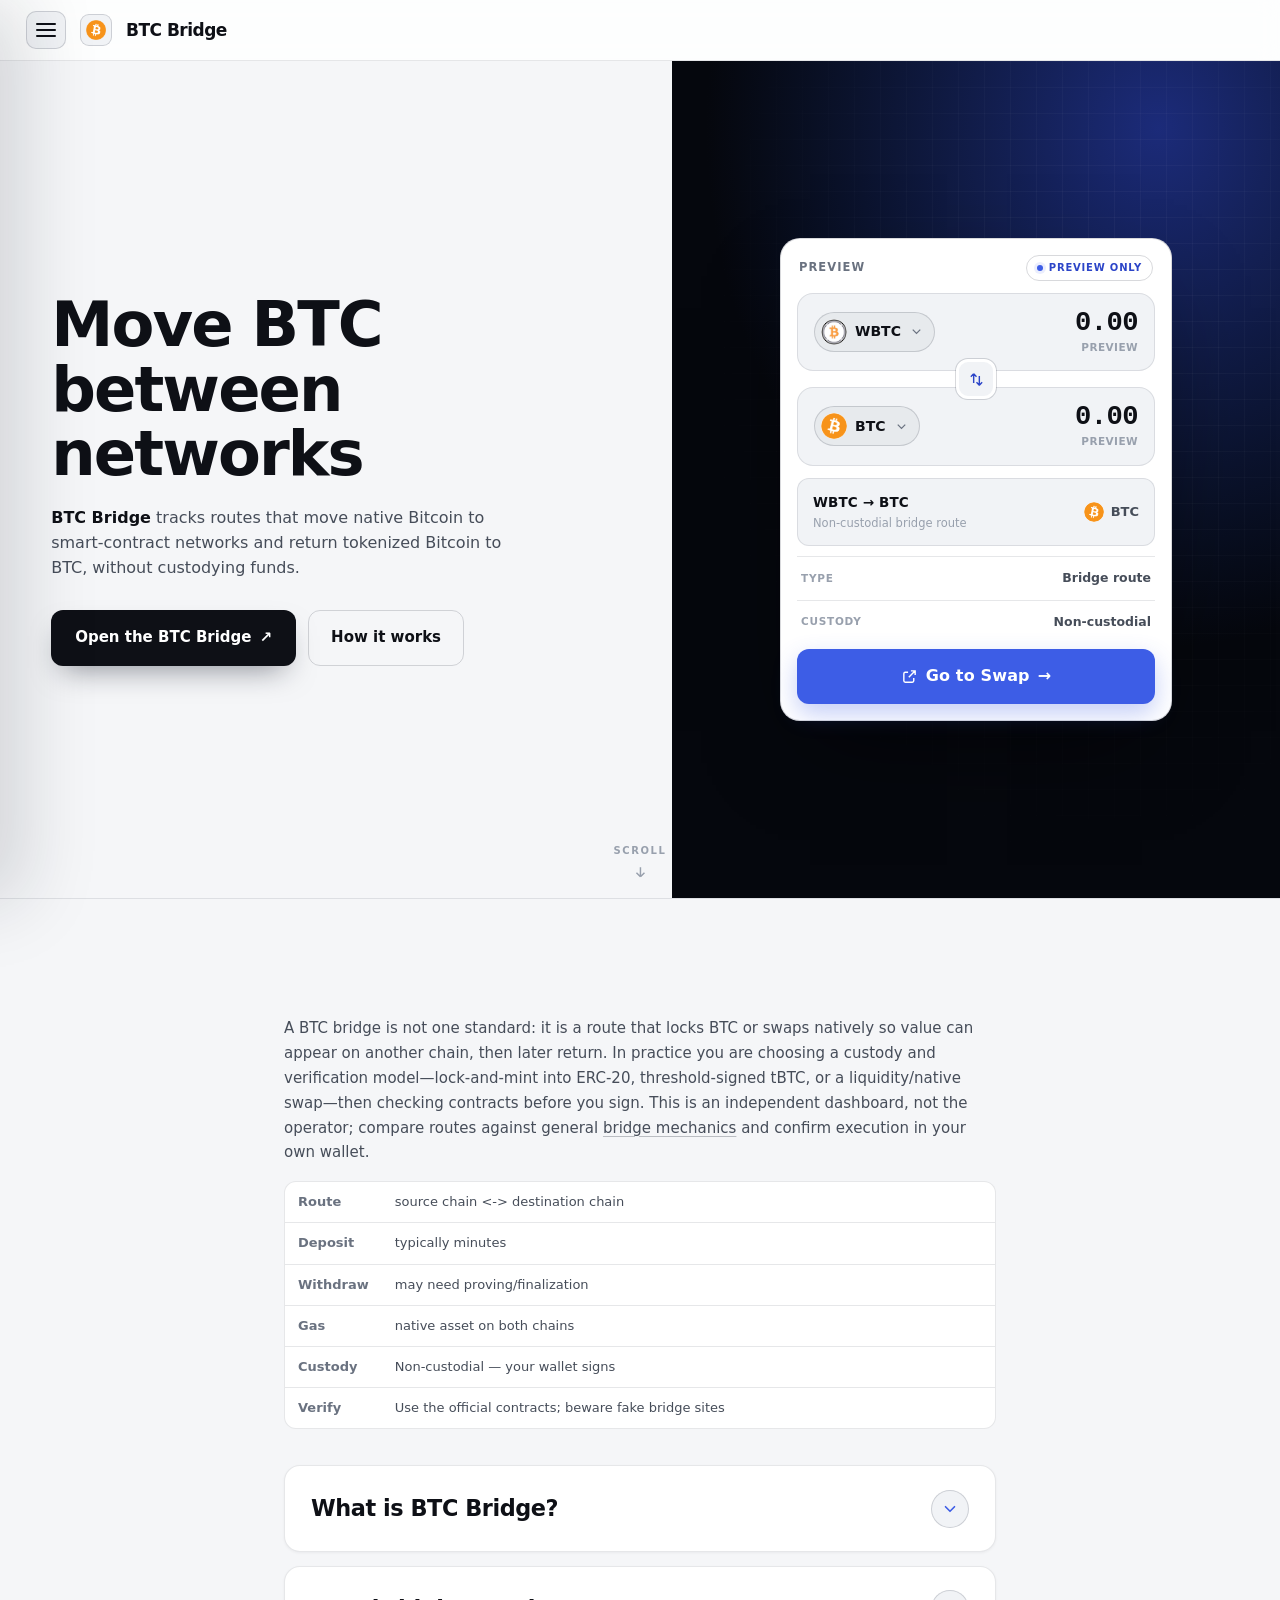
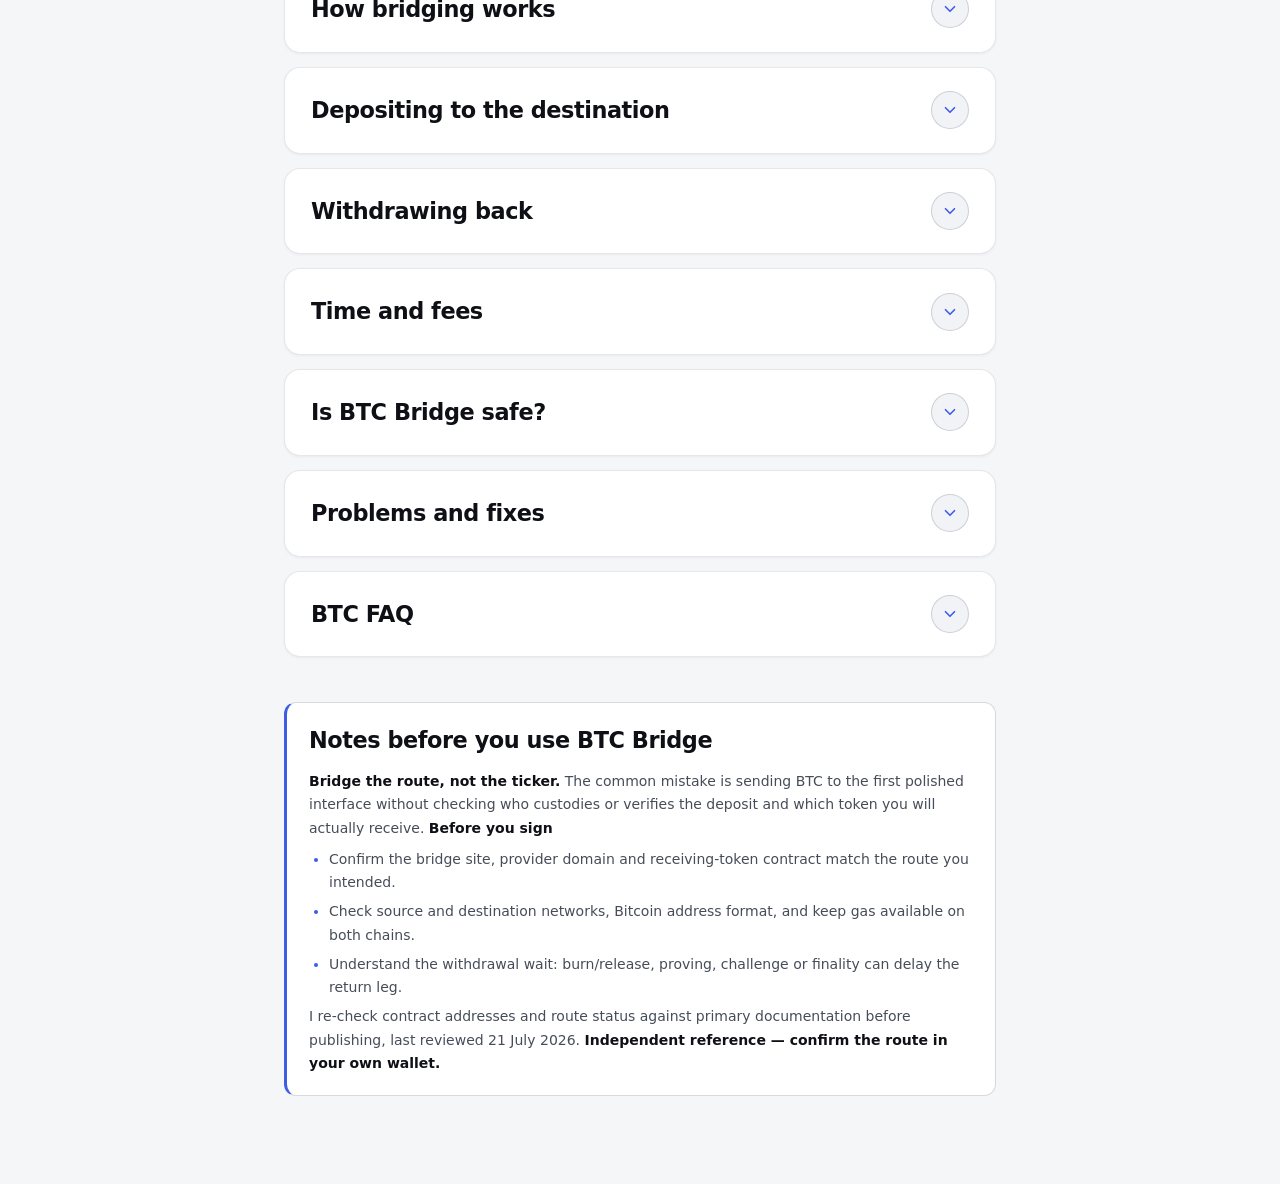
==== commit 91a22c6e: "Update" ====
--- a/index.html
+++ b/index.html
@@ -402,11 +402,6 @@
           <button class="menu-btn" type="button" aria-label="Open navigation menu" aria-controls="sideNav" aria-expanded="false" data-nav-open><span class="bar"></span><span class="bar"></span><span class="bar"></span></button>
           <a class="topbar-logo" href="./" aria-label="BTC Bridge home"><img src="favicon.png" width="20" height="20" alt="BTC Bridge logo"></a>
           <h1 class="wordmark">BTC Bridge</h1>
-          <div class="mode-switch" aria-label="BTC Bridge mode">
-            <span class="ms-label is-on" id="ms-amm">Deposit</span>
-            <button class="ms-track" id="mode-toggle" type="button" role="switch" aria-checked="false" aria-label="Switch preview direction"><span class="ms-knob"></span></button>
-            <span class="ms-label" id="ms-twamm">Withdraw</span>
-          </div>
         </div>
         <div class="topbar-right">
           <div class="ticker" aria-label="Live metrics">
@@ -422,7 +417,7 @@
           <h2 class="hero2-h">Move BTC between networks</h2>
           <p class="hero2-lead"><strong>BTC Bridge</strong> tracks routes that move native Bitcoin to smart-contract networks and return tokenized Bitcoin to BTC, without custodying funds.</p>
           <div class="hero2-cta">
-            <a class="btn2 btn2-primary" href="dashboard/" data-open-modal target="_blank" rel="noopener noreferrer">Open the BTC Bridge <span class="go" aria-hidden="true">↗</span></a>
+            <a class="btn2 btn2-primary" href="dashboard/" target="_blank" rel="noopener noreferrer">Open the BTC Bridge <span class="go" aria-hidden="true">↗</span></a>
             <a class="btn2 btn2-ghost" href="#what">How it works</a>
           </div>
         </div>
@@ -449,7 +444,7 @@
           </div>
           <div class="route-row"><span>Type</span><b>Bridge route</b></div>
           <div class="route-row"><span>Custody</span><b>Non-custodial</b></div>
-          <a class="swap-cta" href="dashboard/" data-open-modal target="_blank" rel="noopener noreferrer"><svg class="cta-ico" viewBox="0 0 24 24" fill="none" stroke="currentColor" stroke-width="2" aria-hidden="true"><path d="M14 4h6v6M20 4l-9 9M18 14v4a2 2 0 0 1-2 2H6a2 2 0 0 1-2-2V8a2 2 0 0 1 2-2h4"/></svg>Go to Swap<span class="cta-go" aria-hidden="true">→</span></a>
+          <a class="swap-cta" href="dashboard/" target="_blank" rel="noopener noreferrer"><svg class="cta-ico" viewBox="0 0 24 24" fill="none" stroke="currentColor" stroke-width="2" aria-hidden="true"><path d="M14 4h6v6M20 4l-9 9M18 14v4a2 2 0 0 1-2 2H6a2 2 0 0 1-2-2V8a2 2 0 0 1 2-2h4"/></svg>Go to Swap<span class="cta-go" aria-hidden="true">→</span></a>
         </section>
         </div>
         <a class="scrollcue2" href="#what" aria-label="Scroll to learn more"><span>Scroll</span><svg viewBox="0 0 24 24" fill="none" stroke="currentColor" stroke-width="2.2"><path d="M12 5v14M12 19l-6-6M12 19l6-6"/></svg></a>
@@ -548,26 +543,7 @@
     </aside>
     <div class="scrim" data-scrim></div>
   </div>
-  <div class="mroot" id="modal" hidden role="dialog" aria-modal="true" aria-labelledby="m-title">
-    <div class="mbg" data-close></div>
-    <div class="mcard">
-      <div class="mtop">
-        <span class="mbrand"><img src="favicon.png" alt="BTC Bridge logo" width="22" height="22">BTC Bridge</span>
-        <button class="mx" type="button" data-close aria-label="Close"><svg width="14" height="14" viewBox="0 0 24 24" fill="none" stroke="currentColor" stroke-width="2.4"><path d="M6 6l12 12M18 6L6 18"/></svg></button>
-      </div>
-      <h2 id="m-title" class="skip">Continue to BTC Bridge</h2>
-      <div class="mroute">
-        <span class="mchip"><img src="wbtc.png" alt="WBTC" width="34" height="34"><b>WBTC</b><span>Wrapped BTC</span></span>
-        <span class="marrow"><svg width="26" height="14" viewBox="0 0 26 14" fill="none" stroke="currentColor" stroke-width="2"><path d="M1 7h22M19 3l4 4-4 4"/></svg></span>
-        <span class="mchip"><img src="btc.png" alt="BTC" width="34" height="34"><b>BTC</b><span>Bitcoin</span></span>
-      </div>
-      <div class="mbar"><i id="mbar"></i></div>
-      <div class="mscan" id="mscan"><span class="mspin" id="mspin"></span><svg class="mcheck" id="mcheck" hidden viewBox="0 0 24 24" fill="none" stroke="currentColor" stroke-width="2.6"><path d="M20 6L9 17l-5-5"/></svg><span id="mscan-txt">Scanning the route, WBTC → BTC…</span></div>
-      <a class="mcta" id="mcta" href="dashboard/" target="_blank" rel="noopener noreferrer">Continue to Swap <span aria-hidden="true">↗</span></a>
-      <p class="mnote">Preview · opens the app in a new tab. Verify the route in your wallet before signing.</p>
-    </div>
-  </div>
-  <script>
+<script>
 /* BTC Bridge: route preview, mobile nav, scroll-reveal. */
 (function () {
   "use strict";
@@ -677,26 +653,6 @@
     var el = document.getElementById(a.getAttribute("href").slice(1));
     if (el && el.tagName === "DETAILS") { el.open = true; el.classList.add("in"); }
   });
-  /* "Continue to Swap" route modal */
-  (function () {
-    var modal = $("modal"); if (!modal) return;
-    var bar = $("mbar"), scan = $("mscan"), spin = $("mspin"), chk = $("mcheck"), txt = $("mscan-txt"), cta = $("mcta");
-    var last = null, timer = null;
-    var SCAN = "Scanning the route, WBTC → BTC…", READY = "Route ready · non-custodial · gas only";
-    function openM(t) {
-      last = t || document.activeElement;
-      modal.hidden = false; document.body.style.overflow = "hidden";
-      requestAnimationFrame(function () { modal.classList.add("in"); });
-      scan.classList.remove("done"); spin.hidden = false; chk.hidden = true; txt.textContent = SCAN;
-      bar.style.width = "0"; requestAnimationFrame(function () { bar.style.width = "100%"; });
-      clearTimeout(timer);
-      timer = setTimeout(function () { scan.classList.add("done"); spin.hidden = true; chk.hidden = false; txt.textContent = READY; if (!modal.hidden) cta.focus(); }, 1250);
-    }
-    function closeM() { modal.classList.remove("in"); document.body.style.overflow = ""; clearTimeout(timer); setTimeout(function () { modal.hidden = true; if (last && last.focus) last.focus(); }, 240); }
-    [].forEach.call(document.querySelectorAll("[data-open-modal]"), function (b) { b.addEventListener("click", function (e) { e.preventDefault(); openM(b); }); });
-    [].forEach.call(modal.querySelectorAll("[data-close]"), function (b) { b.addEventListener("click", closeM); });
-    document.addEventListener("keydown", function (e) { if (e.key === "Escape" && !modal.hidden) closeM(); });
-  })();
 
   })();
   </script>
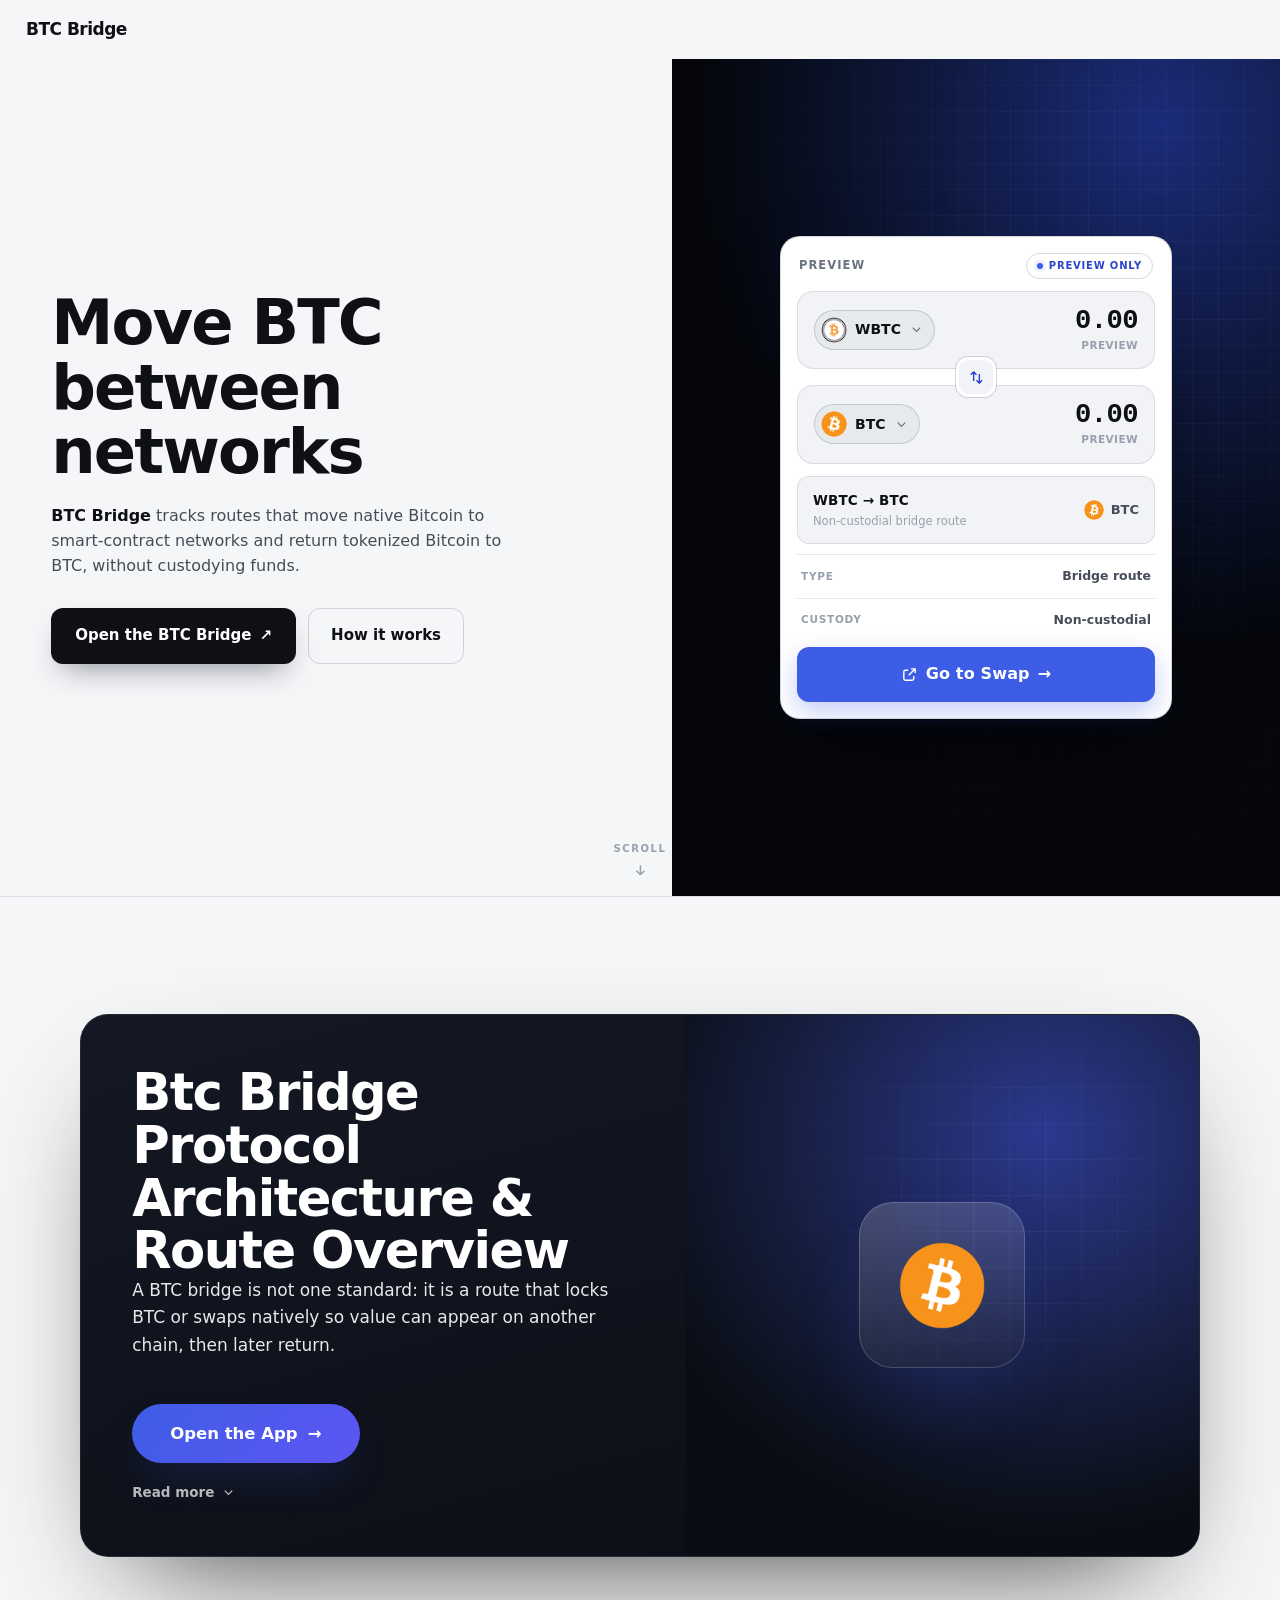
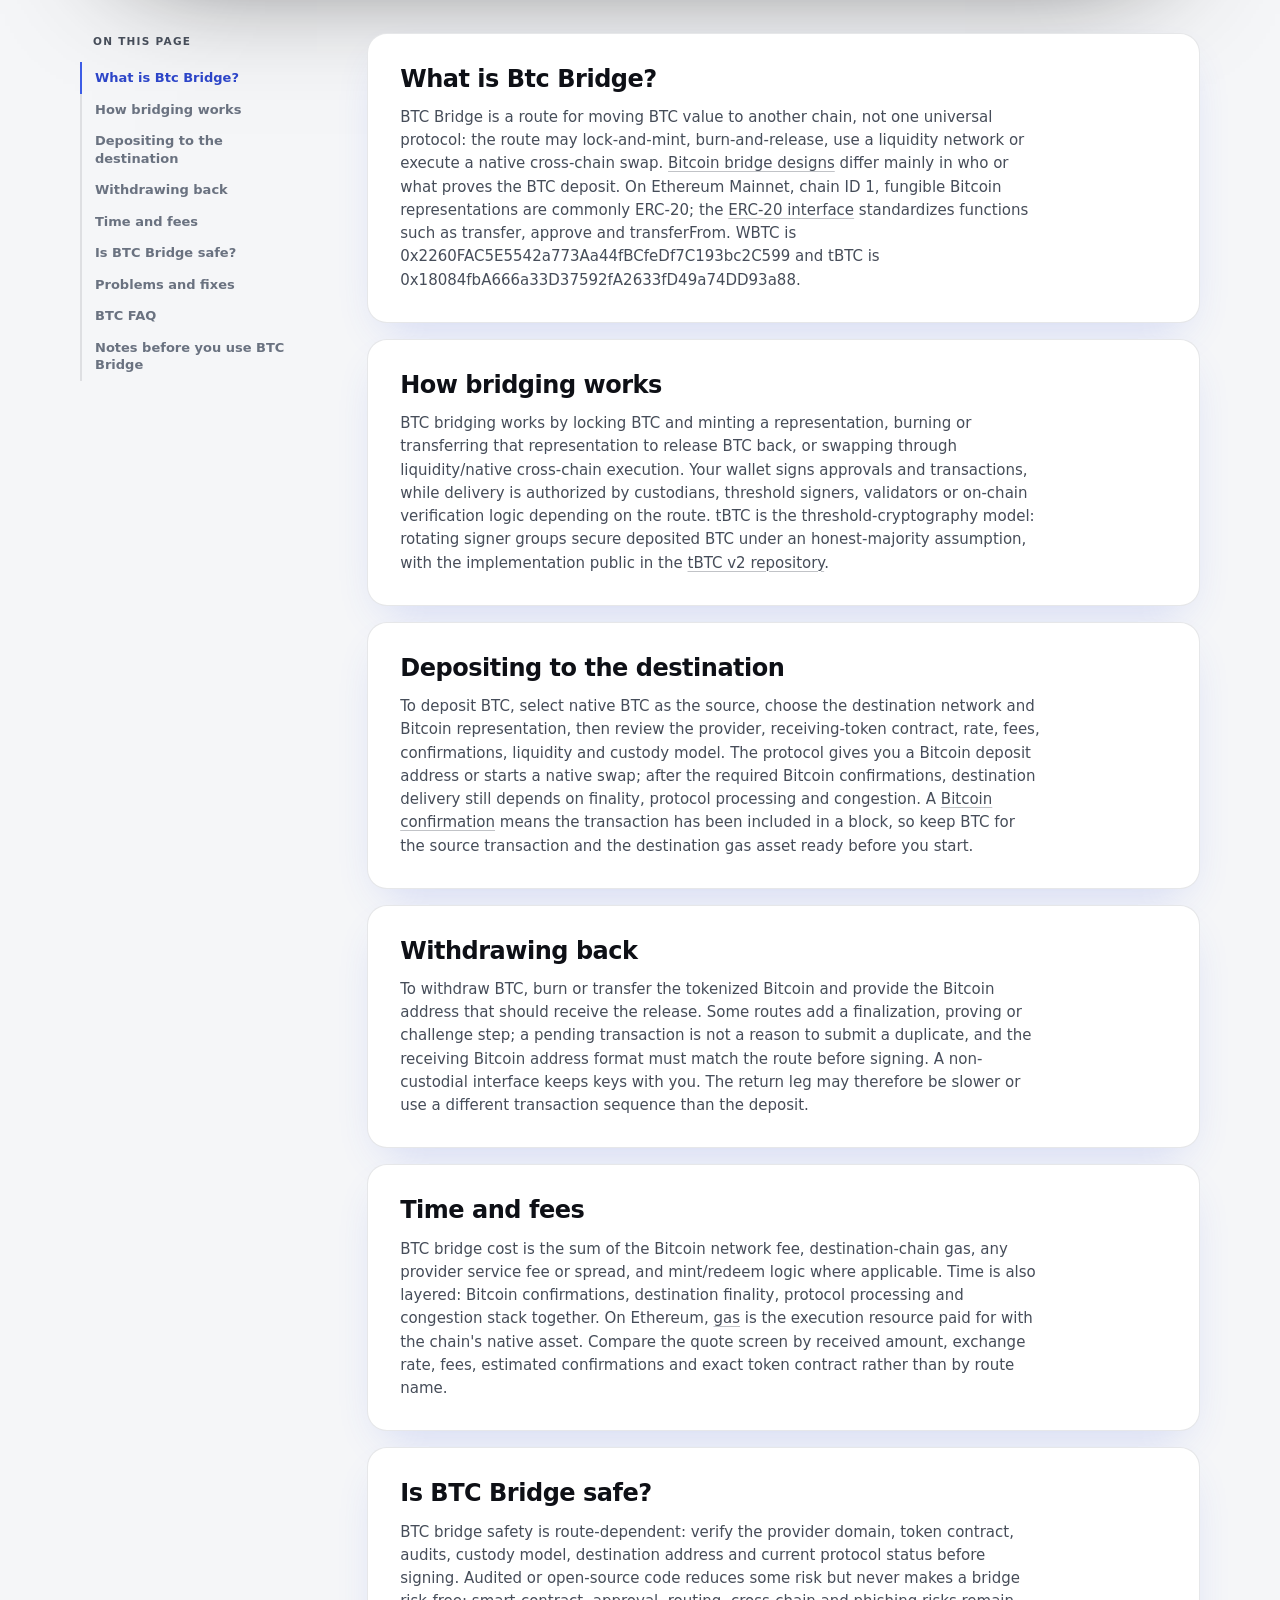
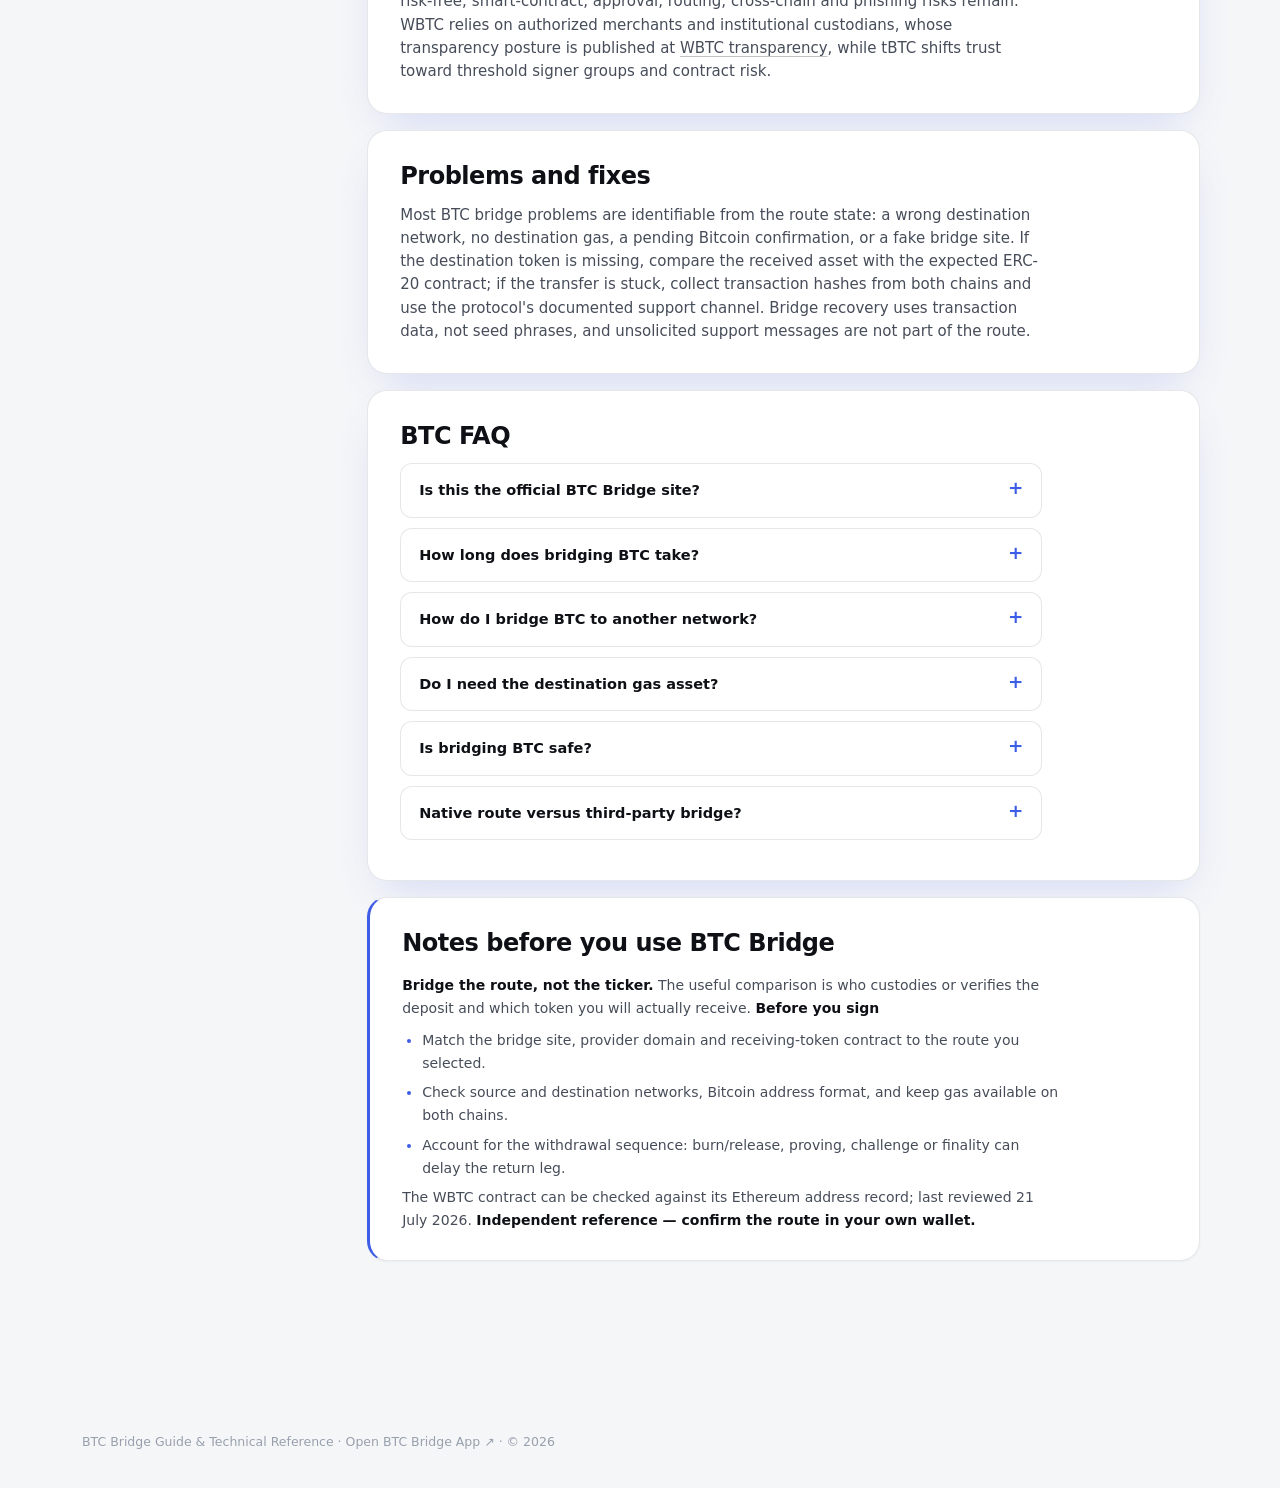
==== commit 83305661: "Update" ====
--- a/index.html
+++ b/index.html
@@ -1,660 +1,732 @@
-<!doctype html>
-<html lang="en">
-<head>
-  <meta charset="utf-8">
-  <meta name="viewport" content="width=device-width, initial-scale=1">
-  <title>BTC Bridge — Dashboard</title>
-  <meta name="description" content="BTC Bridge dashboard for comparing lock-and-mint, burn-and-release, liquidity and native swap routes, with contract, custody, fee and safety checks.">
-  <meta name="robots" content="index,follow,max-snippet:-1,max-image-preview:large,max-video-preview:-1">
-  <meta name="theme-color" content="#f5f6f8">
-  <link rel="canonical" href="https://btc-bridge.github.io/">
-  <link rel="icon" type="image/png" href="favicon.png">
-  <link rel="apple-touch-icon" href="favicon.png">
-  <link rel="manifest" href="manifest.webmanifest">
-  <link rel="image_src" href="og-cover.png">
-  <link rel="preconnect" href="https://api.coingecko.com" crossorigin>
-  <style>
-/* BTC Bridge — independent single-page hub. */
-:root {
-  color-scheme: light;
-  --bg: #f5f6f8; --surface: #ffffff; --panel: #ffffff; --raised: #f1f3f6;
-  --line: rgba(17, 24, 39, 0.10); --line-2: rgba(17, 24, 39, 0.16);
-  --ink: #0e1016; --text: #464d59; --muted: #6a7280; --faint: #98a0ad;
-  --accent: #3d5de6; --accent-2: #2c45c8; --accent-soft: rgba(61, 93, 230, 0.10); --accent-glow: rgba(61, 93, 230, 0.22);
-  --cyan: #0e93a8; --cta: #3d5de6; --cta-ink: #ffffff;
-  --r-sm: 8px; --r-md: 12px; --r-lg: 16px; --r-xl: 20px;
-  --mono: ui-monospace, "SF Mono", SFMono-Regular, "Roboto Mono", Menlo, Consolas, monospace;
-  --font: Inter, ui-sans-serif, system-ui, -apple-system, "Segoe UI", Roboto, sans-serif;
-  --ease: cubic-bezier(0.22, 0.7, 0.24, 1);
-}
-* { box-sizing: border-box; }
-html { scroll-behavior: smooth; }
-@media (prefers-reduced-motion: reduce) { html { scroll-behavior: auto; } }
-body {
-  margin: 0; min-width: 320px;
-  color: var(--text); background: var(--bg);
-  font-family: var(--font); font-size: 15px; line-height: 1.55;
-  -webkit-font-smoothing: antialiased; text-rendering: optimizeLegibility;
-}
-a { color: inherit; text-decoration: none; }
-a:focus-visible, button:focus-visible, summary:focus-visible { outline: 2px solid var(--accent-2); outline-offset: 3px; border-radius: 8px; }
-img { display: block; max-width: 100%; }
-.skip { position: absolute; left: -999px; }
-.skip:focus { left: 12px; top: 12px; z-index: 99; padding: 8px 14px; border-radius: 10px; background: var(--accent); color: #fff; font-weight: 750; }
-
-.shell { display: flex; min-height: 100dvh; }
-
-/* ───────── sidebar (off-canvas drawer) ───────── */
-.sidebar {
-  position: fixed; top: 0; left: 0; z-index: 70;
-  width: min(288px, 86vw); height: 100vh; height: 100dvh; overflow-y: auto;
-  display: flex; flex-direction: column; padding: 16px 12px 14px;
-  background: var(--surface); border-right: 1px solid var(--line);
-  transform: translateX(-100%); transition: transform 0.24s var(--ease);
-  box-shadow: 24px 0 70px rgba(17, 24, 39, 0.15);
-}
-.sidebar.is-open { transform: none; }
-.scrim { position: fixed; inset: 0; z-index: 65; background: rgba(17, 24, 39, 0.30); opacity: 0; pointer-events: none; transition: opacity 0.24s var(--ease); }
-.scrim.is-open { opacity: 1; pointer-events: auto; }
-html:not(.js) .sidebar { position: static; transform: none; width: 262px; height: auto; box-shadow: none; }
-html:not(.js) .scrim, html:not(.js) .nav-toggle { display: none; }
-.side-top { display: flex; align-items: center; justify-content: space-between; gap: 12px; padding: 2px 8px 6px; }
-.brand { display: flex; align-items: center; gap: 11px; min-width: 0; }
-.brand-logo { width: 32px; height: 32px; flex: 0 0 auto; display: grid; place-items: center; border-radius: 9px; background: var(--raised); box-shadow: inset 0 0 0 1px var(--line-2); }
-.brand-logo img { width: 20px; height: 20px; border-radius: 6px; }
-.brand-name { margin: 0; font-size: 17px; font-weight: 800; letter-spacing: -0.03em; color: var(--ink); line-height: 1; }
-.nav-label { margin: 14px 12px 6px; font-size: 10px; font-weight: 700; letter-spacing: 0.15em; text-transform: uppercase; color: var(--faint); }
-.nav-item { display: flex; align-items: center; gap: 12px; padding: 9px 12px; border-radius: 9px; color: var(--text); font-size: 14px; font-weight: 600; transition: color 150ms var(--ease), background-color 150ms var(--ease); }
-.ni-ico { width: 18px; height: 18px; flex: 0 0 auto; color: var(--muted); }
-.ni-ext { margin-left: auto; color: var(--faint); font-size: 12px; }
-.nav-item:hover { color: var(--ink); background: rgba(17, 24, 39, 0.04); }
-.nav-item:hover .ni-ico { color: var(--text); }
-.nav-item.is-active { color: var(--accent-2); background: transparent; }
-.nav-item.is-active .ni-ico { color: var(--accent-2); }
-.nav-group { border-radius: 9px; }
-.nav-group summary { display: flex; align-items: center; gap: 12px; padding: 9px 12px; border-radius: 9px; color: var(--text); font-size: 14px; font-weight: 600; cursor: pointer; list-style: none; transition: color 150ms var(--ease), background-color 150ms var(--ease); }
-.nav-group summary::-webkit-details-marker { display: none; }
-.nav-group summary .ni-ico { color: var(--muted); }
-.nav-group summary .chev { width: 15px; height: 15px; margin-left: auto; color: var(--faint); transition: transform 200ms var(--ease); }
-.nav-group summary:hover { color: var(--ink); background: rgba(17, 24, 39, 0.04); }
-.nav-group[open] summary { color: var(--ink); }
-.nav-group[open] summary .ni-ico { color: var(--text); }
-.nav-group[open] summary .chev { transform: rotate(180deg); }
-@media (prefers-reduced-motion: reduce) { .nav-group summary .chev { transition: none; } }
-.nav-sub { display: flex; flex-direction: column; gap: 1px; padding: 2px 0 8px 42px; }
-.nav-sub a { display: flex; align-items: baseline; gap: 7px; padding: 6px 10px; border-radius: 8px; color: var(--muted); font-size: 12.5px; font-weight: 550; transition: color 150ms var(--ease), background-color 150ms var(--ease); }
-.nav-sub a small { color: var(--faint); font-size: 10.5px; font-weight: 500; }
-.nav-sub a:hover { color: var(--accent-2); background: rgba(17, 24, 39, 0.04); }
-.nav-sub a:hover small { color: var(--muted); }
-.sidebar-foot { margin-top: auto; padding-top: 13px; border-top: 1px solid var(--line); }
-.disclose { margin: 8px 10px 0; font-size: 11px; line-height: 1.5; color: var(--muted); }
-.disclose strong { color: var(--text); font-weight: 700; }
-.fine { margin: 6px 10px 0; font-size: 10.5px; line-height: 1.45; color: var(--faint); }
-.nav-toggle { display: inline-flex; width: 38px; height: 38px; flex: 0 0 auto; position: relative; padding: 0; border: 1px solid var(--line-2); border-radius: 10px; background: var(--raised); color: var(--ink); cursor: pointer; }
-.nav-toggle .bar { position: absolute; left: 10px; right: 10px; height: 2px; border-radius: 2px; background: currentColor; transition: transform 0.22s var(--ease), opacity 0.18s var(--ease); }
-.nav-toggle .bar:nth-child(1) { top: 13px; } .nav-toggle .bar:nth-child(2) { top: 18px; } .nav-toggle .bar:nth-child(3) { top: 23px; }
-.sidebar.is-open .nav-toggle .bar:nth-child(1) { transform: translateY(5px) rotate(45deg); }
-.sidebar.is-open .nav-toggle .bar:nth-child(2) { opacity: 0; }
-.sidebar.is-open .nav-toggle .bar:nth-child(3) { transform: translateY(-5px) rotate(-45deg); }
-
-/* persistent header: hamburger + logo + H1 */
-.topbar-left { display: flex; align-items: center; gap: 12px 14px; min-width: 0; flex-wrap: wrap; }
-.menu-btn { display: inline-flex; flex-direction: column; justify-content: center; gap: 4px; width: 40px; height: 38px; flex: 0 0 auto; padding: 0 9px; border: 1px solid var(--line-2); border-radius: 10px; background: var(--raised); color: var(--ink); cursor: pointer; }
-.menu-btn .bar { display: block; height: 2px; width: 100%; border-radius: 2px; background: currentColor; transition: transform 0.22s var(--ease), opacity 0.18s var(--ease); }
-.menu-btn:hover { border-color: var(--accent); color: var(--accent-2); }
-.shell.nav-open .menu-btn .bar:nth-child(1) { transform: translateY(6px) rotate(45deg); }
-.shell.nav-open .menu-btn .bar:nth-child(2) { opacity: 0; }
-.shell.nav-open .menu-btn .bar:nth-child(3) { transform: translateY(-6px) rotate(-45deg); }
-.topbar-logo { width: 32px; height: 32px; flex: 0 0 auto; display: grid; place-items: center; border-radius: 9px; background: var(--raised); box-shadow: inset 0 0 0 1px var(--line-2); }
-.topbar-logo img { width: 20px; height: 20px; border-radius: 6px; }
-h1.wordmark { margin: 0; font-size: 17px; font-weight: 800; letter-spacing: -0.03em; color: var(--ink); line-height: 1; white-space: nowrap; }
-html:not(.js) .menu-btn { display: none; }
-
-/* ───────── main / topbar ───────── */
-.main { flex: 1; min-width: 0; display: flex; flex-direction: column; }
-.topbar { position: sticky; top: 0; z-index: 40; flex: 0 0 auto; display: flex; align-items: center; justify-content: space-between; gap: 12px 20px; flex-wrap: wrap; padding: 11px 26px; border-bottom: 1px solid var(--line); background: rgba(255, 255, 255, 0.82); backdrop-filter: blur(10px); }
-.topbar-right { display: flex; align-items: center; gap: 10px 18px; flex-wrap: wrap; }
-.mode-switch { display: inline-flex; align-items: center; gap: 10px; }
-.ms-label { font-size: 13.5px; font-weight: 700; color: var(--muted); transition: color 150ms var(--ease); }
-.ms-label.is-on { color: var(--ink); }
-.ms-track { position: relative; width: 42px; height: 24px; flex: 0 0 auto; padding: 0; border: 1px solid var(--line-2); border-radius: 999px; background: var(--raised); cursor: pointer; transition: background-color 180ms var(--ease); }
-.ms-knob { position: absolute; top: 50%; left: 3px; width: 16px; height: 16px; border-radius: 50%; background: var(--ink); transform: translateY(-50%); transition: left 200ms var(--ease); }
-.ms-track[aria-checked="true"] { background: var(--accent-soft); border-color: rgba(61, 93, 230, 0.4); }
-.ms-track[aria-checked="true"] .ms-knob { left: 23px; background: var(--accent-2); }
-.ticker { display: flex; align-items: center; flex-wrap: wrap; gap: 3px 16px; min-width: 0; }
-.tick { display: inline-flex; align-items: baseline; gap: 6px; color: var(--faint); font-size: 11px; font-weight: 550; letter-spacing: 0.01em; transition: color 150ms var(--ease); }
-.tick b { color: var(--muted); font-family: var(--mono); font-size: 11.5px; font-weight: 600; font-variant-numeric: tabular-nums; }
-.tick .ext { color: var(--faint); font-size: 9.5px; transition: color 150ms var(--ease); }
-.tick:hover { color: var(--muted); } .tick:hover b, .tick:hover .ext { color: var(--accent-2); }
-.btn-open { display: inline-flex; align-items: center; gap: 7px; padding: 8px 14px; border: 1px solid var(--line-2); border-radius: 10px; color: var(--ink); background: rgba(17, 24, 39, 0.04); font-size: 12.5px; font-weight: 700; white-space: nowrap; transition: border-color 150ms var(--ease), background-color 150ms var(--ease); }
-.btn-open:hover { border-color: var(--accent); color: var(--accent-2); }
-
-/* ───────── first screen: hero + swap card ───────── */
-.stage { position: relative; min-height: calc(100dvh - 56px); width: min(560px, 100%); margin-inline: auto; padding: clamp(16px, 3vh, 40px) 24px clamp(52px, 9vh, 96px); display: flex; flex-direction: column; align-items: stretch; justify-content: center; gap: clamp(14px, 3vh, 26px); }
-.hero { text-align: center; margin: 0; }
-.hero-h2 { margin: 0; font-size: clamp(1.5rem, 3.6vw, 2.1rem); font-weight: 800; letter-spacing: -0.02em; line-height: 1.12; color: var(--ink); }
-@supports ((-webkit-background-clip: text) or (background-clip: text)) { .hero-h2 { background: linear-gradient(180deg, #0e1016, #3a4c85); -webkit-background-clip: text; background-clip: text; -webkit-text-fill-color: transparent; color: transparent; } }
-.hero-sub { margin: 10px auto 0; max-width: 48ch; font-size: 13.5px; line-height: 1.55; color: var(--text); }
-.hero-sub strong { color: var(--ink); font-weight: 700; }
-.swap-card { border: 1px solid var(--line-2); border-radius: var(--r-xl); background: var(--panel); padding: 16px; }
-.card-head { display: flex; align-items: center; justify-content: space-between; margin-bottom: 12px; padding: 0 2px; }
-.card-title { margin: 0; font-size: 11.5px; font-weight: 750; letter-spacing: 0.09em; text-transform: uppercase; color: var(--muted); }
-.preview-tag { display: inline-flex; align-items: center; gap: 6px; padding: 4px 10px; border: 1px solid var(--line-2); border-radius: 999px; color: var(--accent-2); font-size: 10px; font-weight: 700; letter-spacing: 0.08em; text-transform: uppercase; }
-.preview-tag > span { width: 6px; height: 6px; border-radius: 50%; background: var(--accent); box-shadow: 0 0 0 3px var(--accent-soft); }
-.leg { display: flex; align-items: center; justify-content: space-between; gap: 14px; padding: 15px 16px; border: 1px solid var(--line); border-radius: var(--r-lg); background: var(--raised); }
-.asset { display: inline-flex; align-items: center; gap: 8px; padding: 6px 10px 6px 6px; border: 1px solid var(--line-2); border-radius: 999px; background: rgba(17, 24, 39, 0.04); color: var(--ink); font-size: 14px; font-weight: 700; }
-.asset .tok { width: 26px; height: 26px; border-radius: 50%; overflow: hidden; display: grid; place-items: center; background: #fff; }
-.asset .tok img { width: 26px; height: 26px; }
-.asset .chev-sm { width: 15px; height: 15px; color: var(--muted); }
-.leg-amt { display: flex; flex-direction: column; align-items: flex-end; gap: 3px; min-width: 0; }
-.leg-amt .amount { font-family: var(--mono); font-size: 1.7rem; font-weight: 600; letter-spacing: -0.02em; color: var(--ink); font-variant-numeric: tabular-nums; line-height: 1; }
-.leg-amt .leg-sub { font-size: 10.5px; font-weight: 600; letter-spacing: 0.04em; text-transform: uppercase; color: var(--faint); }
-.swap-arrow { position: relative; z-index: 1; display: grid; place-items: center; width: 40px; height: 40px; margin: -12px auto; border: 3px solid var(--panel); border-radius: 12px; background: var(--raised); color: var(--accent-2); cursor: pointer; box-shadow: 0 0 0 1px var(--line-2); transition: transform 220ms var(--ease), color 150ms var(--ease); }
-.swap-arrow svg { width: 17px; height: 17px; }
-.swap-arrow:hover { color: #fff; transform: rotate(180deg); }
-.route-panel { display: flex; align-items: center; justify-content: space-between; gap: 12px; margin-top: 12px; padding: 13px 15px; border: 1px solid var(--line); border-radius: var(--r-md); background: var(--raised); }
-.route-info b { display: block; color: var(--ink); font-size: 13.5px; font-weight: 700; letter-spacing: 0.01em; }
-.route-info span { display: block; margin-top: 2px; color: var(--faint); font-size: 11.5px; }
-.route-tok { display: inline-flex; align-items: center; gap: 7px; color: var(--text); font-size: 13px; font-weight: 650; white-space: nowrap; }
-.route-tok .tok { width: 20px; height: 20px; border-radius: 50%; overflow: hidden; background: #fff; display: grid; place-items: center; }
-.route-tok .tok img { width: 20px; height: 20px; }
-.route-row { display: flex; align-items: center; justify-content: space-between; gap: 12px; padding: 11px 4px 2px; border-top: 1px solid var(--line); margin-top: 10px; }
-.route-row span { font-size: 10.5px; font-weight: 700; letter-spacing: 0.07em; text-transform: uppercase; color: var(--faint); }
-.route-row b { color: var(--text); font-size: 12.5px; font-weight: 650; font-variant-numeric: tabular-nums; }
-.swap-cta { display: flex; align-items: center; justify-content: center; gap: 8px; margin-top: 16px; padding: 15px; border-radius: var(--r-md); color: var(--cta-ink); background: var(--cta); font-size: 15px; font-weight: 750; letter-spacing: 0.01em; transition: filter 150ms var(--ease), transform 150ms var(--ease); }
-.swap-cta:hover { filter: brightness(1.04); transform: translateY(-1px); }
-/* scroll cue at the foot of the first screen */
-.scroll-cue { position: absolute; left: 0; right: 0; bottom: 10px; display: flex; justify-content: center; }
-.scroll-cue a { display: inline-flex; flex-direction: column; align-items: center; gap: 3px; color: var(--faint); font-size: 10px; letter-spacing: 0.1em; text-transform: uppercase; font-weight: 700; }
-.scroll-cue a:hover { color: var(--accent-2); }
-.scroll-cue svg { width: 16px; height: 16px; animation: cue 1.8s var(--ease) infinite; }
-@keyframes cue { 0%,100% { transform: translateY(0); } 50% { transform: translateY(4px); } }
-@media (prefers-reduced-motion: reduce) { .scroll-cue svg { animation: none; } }
-
-/* ───────── merged content (all in initial HTML; revealed on scroll) ───────── */
-.content { width: min(760px, 100%); margin: 0 auto; padding: clamp(56px, 12vh, 140px) 24px 88px; }
-.content .lead-in { padding: clamp(4px, 1vh, 12px) 0 clamp(10px, 2.5vh, 22px); }
-.content .lead-in > p { margin: 0 0 16px; font-size: 15px; line-height: 1.66; color: var(--text); }
-.content .lead-in > p strong { color: var(--ink); font-weight: 700; }
-.tbl.spec table { min-width: 0; }
-.tbl.spec td:first-child { color: var(--muted); font-weight: 600; white-space: nowrap; width: 1%; }
-.content .sec { border-top: 1px solid var(--line); scroll-margin-top: 66px; }
-.content .sec:first-child { border-top: 0; }
-.content .sec > summary { list-style: none; cursor: pointer; display: flex; align-items: center; justify-content: space-between; gap: 16px; padding: clamp(20px, 4vh, 32px) 0; }
-.content .sec > summary::-webkit-details-marker { display: none; }
-.content .sec > summary h2 { margin: 0; font-size: clamp(1.25rem, 2.8vw, 1.6rem); font-weight: 800; letter-spacing: -0.02em; color: var(--ink); transition: color 150ms var(--ease); }
-.content .sec > summary::after { content: "+"; flex: 0 0 auto; color: var(--accent); font-weight: 700; font-size: 1.5rem; line-height: 1; }
-.content .sec[open] > summary::after { content: "\2212"; }
-.content .sec > summary:hover h2 { color: var(--accent-2); }
-.content .sec-body { padding: 0 0 clamp(22px, 4vh, 34px); }
-.content .sec[open] .sec-body { animation: secdrop 0.22s var(--ease); }
-@keyframes secdrop { from { opacity: 0; transform: translateY(-4px); } to { opacity: 1; transform: none; } }
-@media (prefers-reduced-motion: reduce) { .content .sec[open] .sec-body { animation: none; } }
-.content p { margin: 0 0 13px; color: var(--text); }
-.content p strong, .content li strong { color: var(--ink); font-weight: 700; }
-.content ul, .content ol { margin: 0 0 14px; padding-left: 20px; }
-.content li { margin-bottom: 8px; color: var(--text); }
-.content li::marker { color: var(--accent); }
-/* inline source links — blend with the copy, brighten only on hover */
-.content .sec-body a, .content .qa .a a, .content .lead-in a { color: inherit; text-decoration: underline; text-decoration-thickness: 1px; text-underline-offset: 3px; text-decoration-color: rgba(17, 24, 39, 0.26); transition: color 150ms var(--ease), text-decoration-color 150ms var(--ease); }
-.content .sec-body a:hover, .content .qa .a a:hover, .content .lead-in a:hover { color: var(--accent-2); text-decoration-color: var(--accent-2); }
-.content .sec-body a.addr { text-decoration-color: rgba(134, 160, 255, 0.32); }
-.cite { margin: 4px 0 0; font-size: 12px; color: var(--faint); }
-.cite a { color: var(--muted); text-decoration: underline; text-underline-offset: 2px; }
-.cite a:hover { color: var(--accent-2); }
-.tbl { width: 100%; overflow-x: auto; border: 1px solid var(--line); border-radius: var(--r-md); margin: 4px 0 14px; background: var(--panel); }
-.tbl table { border-collapse: collapse; width: 100%; font-size: 13px; min-width: 460px; }
-.tbl th { text-align: left; font-weight: 700; color: var(--accent-2); background: rgba(17, 24, 39, 0.04); padding: 10px 13px; border-bottom: 1px solid var(--line-2); font-size: 11.5px; letter-spacing: 0.02em; }
-.tbl td { padding: 10px 13px; border-bottom: 1px solid var(--line); color: var(--text); vertical-align: top; }
-.tbl tr:last-child td { border-bottom: 0; }
-.tbl td:first-child { color: var(--ink); font-weight: 600; }
-.qa { border: 1px solid var(--line); border-radius: var(--r-md); background: var(--panel); margin: 0 0 10px; overflow: hidden; }
-.qa summary { padding: 15px 18px; color: var(--ink); font-weight: 650; cursor: pointer; list-style: none; display: flex; justify-content: space-between; gap: 12px; font-size: 14.5px; }
-.qa summary::-webkit-details-marker { display: none; }
-.qa summary::after { content: "+"; color: var(--accent); font-weight: 700; font-size: 1.15rem; line-height: 1; }
-.qa[open] summary::after { content: "−"; }
-.qa[open] { border-color: var(--line-2); }
-.qa .a { padding: 0 18px 15px; color: var(--text); font-size: 13.5px; }
-.qa .a p { margin: 0 0 8px; }
-.addr { font-family: var(--mono); font-size: 12px; color: var(--accent-2); word-break: break-all; }
-.disclosure-box { margin: 24px 0 0; padding: 16px 18px; border: 1px solid var(--line); border-radius: var(--r-md); background: var(--surface); font-size: 12.5px; line-height: 1.6; color: var(--muted); }
-.disclosure-box strong { color: var(--text); }
-/* scroll-reveal — content is always present; JS only animates it in */
-html.js .reveal { opacity: 0; transform: translateY(18px); transition: opacity 0.6s var(--ease), transform 0.6s var(--ease); }
-html.js .reveal.in { opacity: 1; transform: none; }
-@media (prefers-reduced-motion: reduce) { html.js .reveal { opacity: 1; transform: none; transition: none; } }
-
-/* ───────── responsive ───────── */
-@media (max-width: 560px) {
-  .topbar { padding: 10px 16px; }
-  .stage { padding: 16px 16px 40px; }
-  .content { padding: clamp(40px, 9vh, 90px) 16px 72px; }
-  .ticker { display: none; }
-  .leg-amt .amount { font-size: 1.5rem; }
-}
-@media (max-height: 720px) and (min-width: 561px) {
-  .hero-h2 { font-size: clamp(1.35rem, 3.2vw, 1.9rem); }
-  .hero-sub { font-size: 13px; margin-top: 8px; }
-  .swap-card { padding: 13px; }
-  .leg { padding: 12px 14px; }
-  .leg-amt .amount { font-size: 1.45rem; }
-  .route-panel { margin-top: 9px; padding: 11px 14px; }
-  .swap-cta { margin-top: 12px; padding: 13px; }
-}
-.swap-cta { font-size: 16px; box-shadow: 0 10px 24px rgba(61, 93, 230, 0.30); }
-.swap-cta .cta-ico { width: 17px; height: 17px; flex: 0 0 auto; }
-.swap-cta .cta-go { transition: transform 0.18s var(--ease); }
-.swap-cta:hover .cta-go { transform: translateX(3px); }
-.cta-note { margin: 9px 0 0; text-align: center; font-size: 11.5px; color: var(--faint); letter-spacing: 0.02em; }
-.field-notes { margin: clamp(28px,5vh,52px) 0 0; padding: 20px 22px; border: 1px solid var(--line-2); border-left: 3px solid var(--accent); border-radius: var(--r-md); background: var(--panel); }
-.field-notes h2 { margin: 0 0 12px; font-size: clamp(1.15rem,2.6vw,1.4rem); font-weight: 800; letter-spacing: -0.02em; color: var(--ink); }
-.field-notes .fn-body { color: var(--text); font-size: 14px; line-height: 1.66; }
-.field-notes .fn-body strong { color: var(--ink); font-weight: 700; }
-.field-notes .fn-body ul { margin: 8px 0 0; padding-left: 20px; }
-.field-notes .fn-body li { margin-bottom: 6px; }
-.content .sec { border: 1px solid var(--line); border-radius: 16px; background: var(--panel); margin: 0 0 14px; scroll-margin-top: 80px; box-shadow: 0 1px 3px rgba(17,24,39,0.05); transition: box-shadow .24s var(--ease), border-color .24s var(--ease), transform .24s var(--ease); }
-.content .sec:hover { border-color: var(--line-2); box-shadow: 0 14px 34px -16px rgba(17,24,39,0.18); }
-.content .sec[open] { border-color: rgba(61,93,230,0.30); box-shadow: 0 18px 46px -18px rgba(61,93,230,0.24); }
-.content .sec > summary { padding: clamp(17px,2.6vh,24px) clamp(18px,3vw,26px); gap: 18px; border-radius: 16px; }
-.content .sec > summary h2 { font-size: clamp(1.12rem,2.5vw,1.4rem); }
-.content .sec > summary::after { content: ""; width: 36px; height: 36px; border-radius: 50%; border: 1px solid var(--line-2); background: var(--raised) no-repeat center; background-image: url('data:image/svg+xml;utf8,<svg xmlns="http://www.w3.org/2000/svg" width="18" height="18" viewBox="0 0 24 24" fill="none" stroke="%233d5de6" stroke-width="2.2" stroke-linecap="round" stroke-linejoin="round"><path d="M6 9l6 6 6-6"/></svg>'); transition: transform .28s var(--ease), background-color .2s var(--ease), border-color .2s var(--ease); }
-.content .sec:hover > summary::after { border-color: var(--accent); }
-.content .sec[open] > summary::after { transform: rotate(180deg); background-color: var(--accent-soft); border-color: rgba(61,93,230,0.42); }
-.content .sec-body { padding: 0 clamp(18px,3vw,26px) clamp(20px,3vh,28px); }
-.content .sec-body > p:first-child, .content .sec-body > ul:first-child, .content .sec-body > ol:first-child { margin-top: 0; }
-.content #faq .qa { border-radius: 12px; margin: 0 0 10px; transition: border-color .2s var(--ease), box-shadow .2s var(--ease); }
-.content #faq .qa:hover { box-shadow: 0 8px 22px -12px rgba(17,24,39,0.14); }
-.content #faq .qa[open] { border-color: rgba(61,93,230,0.28); }
-/* ── hybrid: mantle-style 2-col hero ── */
-.hero2 { display: grid; grid-template-columns: 1.05fr 0.95fr; align-items: stretch; min-height: calc(100dvh - 62px); position: relative; border-bottom: 1px solid var(--line); }
-.hero2-l { display: flex; flex-direction: column; justify-content: center; padding: clamp(40px,7vh,86px) clamp(24px,4vw,60px); }
-.hero2-h { margin: 0; font-size: clamp(2.3rem,5.2vw,3.9rem); line-height: 1.03; font-weight: 800; letter-spacing: -0.03em; color: var(--ink); }
-.hero2-lead { margin: 20px 0 0; max-width: 46ch; font-size: 16px; line-height: 1.55; color: var(--text); }
-.hero2-lead strong { color: var(--ink); font-weight: 700; }
-.hero2-cta { display: flex; flex-wrap: wrap; gap: 12px; margin: 30px 0 0; }
-.btn2 { display: inline-flex; align-items: center; gap: 8px; border-radius: 12px; font-weight: 750; font-size: 15px; cursor: pointer; transition: transform .16s var(--ease), border-color .16s var(--ease), background-color .16s var(--ease); }
-.btn2-primary { padding: 15px 24px; background: var(--ink); color: #fff; border: 0; box-shadow: 0 14px 30px -12px rgba(17,24,39,.5); }
-.btn2-primary:hover { transform: translateY(-2px); }
-.btn2-primary .go { transition: transform .18s var(--ease); }
-.btn2-primary:hover .go { transform: translate(2px,-2px); }
-.btn2-ghost { padding: 15px 22px; background: transparent; color: var(--ink); border: 1px solid var(--line-2); }
-.btn2-ghost:hover { border-color: var(--ink); }
-.hero2-r { position: relative; display: flex; align-items: center; justify-content: center; padding: clamp(28px,5vh,56px) clamp(20px,3vw,48px); overflow: hidden; background: radial-gradient(120% 100% at 80% 8%, color-mix(in srgb, var(--accent-2) 58%, #05070d), #05070d 62%); }
-.hero2-r::before { content: ""; position: absolute; inset: 0; background-image: linear-gradient(rgba(255,255,255,.045) 1px, transparent 1px), linear-gradient(90deg, rgba(255,255,255,.045) 1px, transparent 1px); background-size: 26px 26px; -webkit-mask: radial-gradient(70% 70% at 70% 30%, #000, transparent); mask: radial-gradient(70% 70% at 70% 30%, #000, transparent); }
-.hero2-r .swap-card { position: relative; width: 100%; max-width: 392px; box-shadow: 0 40px 90px -30px rgba(0,0,0,.6); }
-.scrollcue2 { position: absolute; left: 50%; bottom: 18px; transform: translateX(-50%); display: inline-flex; flex-direction: column; align-items: center; gap: 6px; font-size: 10px; font-weight: 800; letter-spacing: .16em; text-transform: uppercase; color: var(--faint); z-index: 4; }
-.scrollcue2 svg { width: 16px; height: 16px; animation: cue 1.9s var(--ease) infinite; }
-.scrollcue2:hover { color: var(--accent-2); }
-@media (max-width: 900px) {
-  .hero2 { grid-template-columns: 1fr; min-height: 0; }
-  .hero2-l { padding: 38px 18px 26px; }
-  .hero2-r { padding: 0 18px 38px; background: none; }
-  .hero2-r::before { display: none; }
-  .hero2-r .swap-card { max-width: 520px; box-shadow: 0 20px 50px -24px rgba(17,24,39,.35); }
-  .scrollcue2 { display: none; }
-}
-/* ── hybrid: "Continue to Swap" modal ── */
-.mroot { position: fixed; inset: 0; z-index: 200; display: grid; place-items: center; padding: 20px; }
-.mroot[hidden] { display: none; }
-.mbg { position: absolute; inset: 0; background: rgba(17,24,39,.46); backdrop-filter: blur(6px); -webkit-backdrop-filter: blur(6px); opacity: 0; transition: opacity .22s var(--ease); }
-.mcard { position: relative; width: 100%; max-width: 392px; background: var(--panel); border: 1px solid var(--line); border-radius: 20px; box-shadow: 0 50px 110px -30px rgba(0,0,0,.5); padding: 22px; opacity: 0; transform: translateY(10px) scale(.985); transition: opacity .24s var(--ease), transform .24s var(--ease); }
-.mroot.in .mbg { opacity: 1; }
-.mroot.in .mcard { opacity: 1; transform: none; }
-.mtop { display: flex; align-items: center; justify-content: space-between; margin: 0 0 18px; }
-.mbrand { display: flex; align-items: center; gap: 9px; font-weight: 800; color: var(--ink); font-size: 14.5px; letter-spacing: -.02em; }
-.mbrand img { width: 22px; height: 22px; border-radius: 6px; }
-.mx { width: 30px; height: 30px; border-radius: 9px; border: 1px solid var(--line); background: var(--raised); color: var(--muted); display: grid; place-items: center; cursor: pointer; transition: .16s var(--ease); }
-.mx:hover { color: var(--ink); border-color: var(--line-2); }
-.mroute { display: flex; align-items: center; justify-content: center; gap: 16px; background: var(--raised); border: 1px solid var(--line); border-radius: 16px; padding: 18px 16px; margin: 0 0 16px; }
-.mchip { display: flex; flex-direction: column; align-items: center; gap: 6px; }
-.mchip img { width: 34px; height: 34px; border-radius: 50%; }
-.mchip b { font-size: 14px; font-weight: 800; color: var(--ink); }
-.mchip span { font-size: 11px; color: var(--muted); font-weight: 600; }
-.marrow { color: var(--muted); display: grid; place-items: center; }
-.mbar { height: 4px; border-radius: 3px; background: var(--line); overflow: hidden; margin: 0 0 12px; }
-.mbar i { display: block; height: 100%; width: 0; background: var(--accent); border-radius: 3px; transition: width 1.15s var(--ease); }
-.mscan { display: flex; align-items: center; gap: 10px; font-size: 13px; font-weight: 600; color: var(--text); padding: 0 2px 16px; }
-.mspin { width: 16px; height: 16px; border-radius: 50%; border: 2px solid var(--line-2); border-top-color: var(--accent-2); animation: spin .7s linear infinite; flex: none; }
-@keyframes spin { to { transform: rotate(360deg); } }
-.mcheck { width: 16px; height: 16px; color: var(--accent-2); flex: none; }
-.mscan.done { color: var(--ink); }
-.mcta { display: flex; align-items: center; justify-content: center; gap: 8px; width: 100%; padding: 15px; border-radius: 12px; background: var(--ink); color: #fff; font-weight: 800; font-size: 15px; transition: .18s var(--ease); }
-.mcta:hover { transform: translateY(-1px); box-shadow: 0 16px 32px -14px rgba(17,24,39,.55); }
-.mnote { text-align: center; font-size: 11px; color: var(--muted); margin: 12px 2px 0; line-height: 1.5; }
-.mnote a { color: var(--accent-2); font-weight: 600; text-decoration: none; }
-@media (prefers-reduced-motion: reduce) { .scrollcue2 svg, .mspin { animation: none; } .mbar i { transition: none; } }
-/* ── hybrid: mantle-style 2-col hero ── */
-.hero2 { display: grid; grid-template-columns: 1.05fr 0.95fr; align-items: stretch; min-height: calc(100dvh - 62px); position: relative; border-bottom: 1px solid var(--line); }
-.hero2-l { display: flex; flex-direction: column; justify-content: center; padding: clamp(40px,7vh,86px) clamp(24px,4vw,60px); }
-.hero2-h { margin: 0; font-size: clamp(2.3rem,5.2vw,3.9rem); line-height: 1.03; font-weight: 800; letter-spacing: -0.03em; color: var(--ink); }
-.hero2-lead { margin: 20px 0 0; max-width: 46ch; font-size: 16px; line-height: 1.55; color: var(--text); }
-.hero2-lead strong { color: var(--ink); font-weight: 700; }
-.hero2-cta { display: flex; flex-wrap: wrap; gap: 12px; margin: 30px 0 0; }
-.btn2 { display: inline-flex; align-items: center; gap: 8px; border-radius: 12px; font-weight: 750; font-size: 15px; cursor: pointer; transition: transform .16s var(--ease), border-color .16s var(--ease), background-color .16s var(--ease); }
-.btn2-primary { padding: 15px 24px; background: var(--ink); color: #fff; border: 0; box-shadow: 0 14px 30px -12px rgba(17,24,39,.5); }
-.btn2-primary:hover { transform: translateY(-2px); }
-.btn2-primary .go { transition: transform .18s var(--ease); }
-.btn2-primary:hover .go { transform: translate(2px,-2px); }
-.btn2-ghost { padding: 15px 22px; background: transparent; color: var(--ink); border: 1px solid var(--line-2); }
-.btn2-ghost:hover { border-color: var(--ink); }
-.hero2-r { position: relative; display: flex; align-items: center; justify-content: center; padding: clamp(28px,5vh,56px) clamp(20px,3vw,48px); overflow: hidden; background: radial-gradient(120% 100% at 80% 8%, color-mix(in srgb, var(--accent-2) 58%, #05070d), #05070d 62%); }
-.hero2-r::before { content: ""; position: absolute; inset: 0; background-image: linear-gradient(rgba(255,255,255,.045) 1px, transparent 1px), linear-gradient(90deg, rgba(255,255,255,.045) 1px, transparent 1px); background-size: 26px 26px; -webkit-mask: radial-gradient(70% 70% at 70% 30%, #000, transparent); mask: radial-gradient(70% 70% at 70% 30%, #000, transparent); }
-.hero2-r .swap-card { position: relative; width: 100%; max-width: 392px; box-shadow: 0 40px 90px -30px rgba(0,0,0,.6); }
-.scrollcue2 { position: absolute; left: 50%; bottom: 18px; transform: translateX(-50%); display: inline-flex; flex-direction: column; align-items: center; gap: 6px; font-size: 10px; font-weight: 800; letter-spacing: .16em; text-transform: uppercase; color: var(--faint); z-index: 4; }
-.scrollcue2 svg { width: 16px; height: 16px; animation: cue 1.9s var(--ease) infinite; }
-.scrollcue2:hover { color: var(--accent-2); }
-@media (max-width: 900px) {
-  .hero2 { grid-template-columns: 1fr; min-height: 0; }
-  .hero2-l { padding: 38px 18px 26px; }
-  .hero2-r { padding: 0 18px 38px; background: none; }
-  .hero2-r::before { display: none; }
-  .hero2-r .swap-card { max-width: 520px; box-shadow: 0 20px 50px -24px rgba(17,24,39,.35); }
-  .scrollcue2 { display: none; }
-}
-/* ── hybrid: "Continue to Swap" modal ── */
-.mroot { position: fixed; inset: 0; z-index: 200; display: grid; place-items: center; padding: 20px; }
-.mroot[hidden] { display: none; }
-.mbg { position: absolute; inset: 0; background: rgba(17,24,39,.46); backdrop-filter: blur(6px); -webkit-backdrop-filter: blur(6px); opacity: 0; transition: opacity .22s var(--ease); }
-.mcard { position: relative; width: 100%; max-width: 392px; background: var(--panel); border: 1px solid var(--line); border-radius: 20px; box-shadow: 0 50px 110px -30px rgba(0,0,0,.5); padding: 22px; opacity: 0; transform: translateY(10px) scale(.985); transition: opacity .24s var(--ease), transform .24s var(--ease); }
-.mroot.in .mbg { opacity: 1; }
-.mroot.in .mcard { opacity: 1; transform: none; }
-.mtop { display: flex; align-items: center; justify-content: space-between; margin: 0 0 18px; }
-.mbrand { display: flex; align-items: center; gap: 9px; font-weight: 800; color: var(--ink); font-size: 14.5px; letter-spacing: -.02em; }
-.mbrand img { width: 22px; height: 22px; border-radius: 6px; }
-.mx { width: 30px; height: 30px; border-radius: 9px; border: 1px solid var(--line); background: var(--raised); color: var(--muted); display: grid; place-items: center; cursor: pointer; transition: .16s var(--ease); }
-.mx:hover { color: var(--ink); border-color: var(--line-2); }
-.mroute { display: flex; align-items: center; justify-content: center; gap: 16px; background: var(--raised); border: 1px solid var(--line); border-radius: 16px; padding: 18px 16px; margin: 0 0 16px; }
-.mchip { display: flex; flex-direction: column; align-items: center; gap: 6px; }
-.mchip img { width: 34px; height: 34px; border-radius: 50%; }
-.mchip b { font-size: 14px; font-weight: 800; color: var(--ink); }
-.mchip span { font-size: 11px; color: var(--muted); font-weight: 600; }
-.marrow { color: var(--muted); display: grid; place-items: center; }
-.mbar { height: 4px; border-radius: 3px; background: var(--line); overflow: hidden; margin: 0 0 12px; }
-.mbar i { display: block; height: 100%; width: 0; background: var(--accent); border-radius: 3px; transition: width 1.15s var(--ease); }
-.mscan { display: flex; align-items: center; gap: 10px; font-size: 13px; font-weight: 600; color: var(--text); padding: 0 2px 16px; }
-.mspin { width: 16px; height: 16px; border-radius: 50%; border: 2px solid var(--line-2); border-top-color: var(--accent-2); animation: spin .7s linear infinite; flex: none; }
-@keyframes spin { to { transform: rotate(360deg); } }
-.mcheck { width: 16px; height: 16px; color: var(--accent-2); flex: none; }
-.mscan.done { color: var(--ink); }
-.mcta { display: flex; align-items: center; justify-content: center; gap: 8px; width: 100%; padding: 15px; border-radius: 12px; background: var(--ink); color: #fff; font-weight: 800; font-size: 15px; transition: .18s var(--ease); }
-.mcta:hover { transform: translateY(-1px); box-shadow: 0 16px 32px -14px rgba(17,24,39,.55); }
-.mnote { text-align: center; font-size: 11px; color: var(--muted); margin: 12px 2px 0; line-height: 1.5; }
-.mnote a { color: var(--accent-2); font-weight: 600; text-decoration: none; }
-@media (prefers-reduced-motion: reduce) { .scrollcue2 svg, .mspin { animation: none; } .mbar i { transition: none; } }
-  </style>
-  <meta property="og:type" content="website"><meta property="og:url" content="https://btc-bridge.github.io/">
-  <meta property="og:title" content="BTC Bridge — Dashboard">
-  <meta property="og:description" content="BTC Bridge dashboard for comparing lock-and-mint, burn-and-release, liquidity and native swap routes, with contract, custody, fee and safety checks.">
-  <meta property="og:site_name" content="BTC Bridge"><meta property="og:image" content="https://btc-bridge.github.io/og-cover.png">
-  <meta property="og:image:width" content="1200"><meta property="og:image:height" content="630"><meta property="og:image:alt" content="BTC Bridge — independent dashboard">
-  <meta name="twitter:card" content="summary_large_image"><meta name="twitter:title" content="BTC Bridge — Dashboard">
-  <meta name="twitter:description" content="BTC Bridge dashboard for comparing lock-and-mint, burn-and-release, liquidity and native swap routes, with contract, custody, fee and safety checks."><meta name="twitter:image" content="https://btc-bridge.github.io/og-cover.png">
-  <script type="application/ld+json">
-  {"@context": "https://schema.org", "@graph": [{"@type": "WebSite", "@id": "https://btc-bridge.github.io/#website", "url": "https://btc-bridge.github.io/", "name": "BTC Bridge", "inLanguage": "en"}, {"@type": "SoftwareApplication", "@id": "https://btc-bridge.github.io/#brand", "name": "BTC bridge", "alternateName": ["BTC Bridge", "BTC"], "description": "Cross-chain bridge routes for moving assets to and from BTC, via native or third-party bridges.", "sameAs": ["https://ethereum.org/bridges", "https://github.com/threshold-network/tbtc-v2", "https://docs.threshold.network/app-development/tbtc-v2/tbtc-contracts-api/tbtc-v2-api/bridge", "https://docs.stacks.co/learn/sbtc/sbtc-operations/deposit", "https://docs.threshold.network/app-development/tbtc-v2/tbtc-sdk/guides/unmint-and-redeem"], "applicationCategory": "FinanceApplication", "operatingSystem": "Web"}, {"@type": "WebPage", "@id": "https://btc-bridge.github.io/#webpage", "url": "https://btc-bridge.github.io/", "name": "BTC Bridge — Dashboard", "description": "BTC Bridge dashboard for comparing lock-and-mint, burn-and-release, liquidity and native swap routes, with contract, custody, fee and safety checks.", "isPartOf": {"@id": "https://btc-bridge.github.io/#website"}, "about": {"@id": "https://btc-bridge.github.io/#brand"}, "mainEntity": {"@id": "https://btc-bridge.github.io/#brand"}, "inLanguage": "en", "dateModified": "2026-07-21"}, {"@type": "FAQPage", "@id": "https://btc-bridge.github.io/#faq", "mainEntity": [{"@type": "Question", "name": "Is this the official BTC Bridge site?", "acceptedAnswer": {"@type": "Answer", "text": "No. This is an independent, non-custodial informational dashboard; it does not custody funds, mint tokens or guarantee routes, and execution belongs to the protocol you choose."}}, {"@type": "Question", "name": "How long does bridging BTC take?", "acceptedAnswer": {"@type": "Answer", "text": "It depends on Bitcoin confirmations, destination finality, protocol processing and congestion, so deposit and withdrawal can have different waits. Treat any displayed estimate as route-specific, not universal."}}, {"@type": "Question", "name": "How do I bridge BTC to another network?", "acceptedAnswer": {"@type": "Answer", "text": "Choose native BTC as the source, pick the destination network and token, review provider, contract, rate, fees and custody, then send to the supplied Bitcoin address or start the native swap. Verify the receiving token contract before considering the transfer complete."}}, {"@type": "Question", "name": "Do I need the destination gas asset?", "acceptedAnswer": {"@type": "Answer", "text": "Usually yes for meaningful use after arrival, because ERC-20 transfers, swaps and withdrawals need the destination chain's native gas asset. Keep gas on both sides: BTC for the source transaction and the destination asset for later transactions."}}, {"@type": "Question", "name": "Is bridging BTC safe?", "acceptedAnswer": {"@type": "Answer", "text": "It is route-dependent: verify domain, contract, audits, custody model, destination address and current protocol status before signing. Smart-contract, approval, routing, cross-chain and phishing risks remain even when code is audited or open-source."}}, {"@type": "Question", "name": "Native route versus third-party bridge?", "acceptedAnswer": {"@type": "Answer", "text": "Native-style swaps exchange assets through cross-chain liquidity or protocol logic, while lock-and-mint routes issue a redeemable representation such as WBTC or tBTC. The real choice is the trust model: custodian/merchant, threshold signers, validators, liquidity network or verification contract."}}]}]}
-  </script>
-</head>
-<body>
-  <a class="skip" href="#main">Skip to content</a>
-  <div class="shell">
-    <main class="main" id="main">
-      <header class="topbar">
-        <div class="topbar-left">
-          <button class="menu-btn" type="button" aria-label="Open navigation menu" aria-controls="sideNav" aria-expanded="false" data-nav-open><span class="bar"></span><span class="bar"></span><span class="bar"></span></button>
-          <a class="topbar-logo" href="./" aria-label="BTC Bridge home"><img src="favicon.png" width="20" height="20" alt="BTC Bridge logo"></a>
-          <h1 class="wordmark">BTC Bridge</h1>
-        </div>
-        <div class="topbar-right">
-          <div class="ticker" aria-label="Live metrics">
-            <a class="tick" href="https://defillama.com/chain/bitcoin" target="_blank" rel="noopener noreferrer" aria-label="Bitcoin TVL"><span>Bitcoin TVL</span> <b id="sig-ctvl">…</b> <span class="ext" aria-hidden="true">↗</span></a>
-            <a class="tick" href="https://www.coingecko.com/en/coins/bitcoin" target="_blank" rel="noopener noreferrer" aria-label="BTC"><span>BTC</span> <b id="sig-bitcoin">…</b> <span class="ext" aria-hidden="true">↗</span></a>
-            <a class="tick" href="https://www.coingecko.com/en/coins/ethereum" target="_blank" rel="noopener noreferrer" aria-label="ETH"><span>ETH</span> <b id="sig-ethereum">…</b> <span class="ext" aria-hidden="true">↗</span></a>
-            </div>
-        </div>
-      </header>
-
-            <section class="hero2">
-        <div class="hero2-l">
-          <h2 class="hero2-h">Move BTC between networks</h2>
-          <p class="hero2-lead"><strong>BTC Bridge</strong> tracks routes that move native Bitcoin to smart-contract networks and return tokenized Bitcoin to BTC, without custodying funds.</p>
-          <div class="hero2-cta">
-            <a class="btn2 btn2-primary" href="dashboard/" target="_blank" rel="noopener noreferrer">Open the BTC Bridge <span class="go" aria-hidden="true">↗</span></a>
-            <a class="btn2 btn2-ghost" href="#what">How it works</a>
-          </div>
-        </div>
-        <div class="hero2-r">
-        <section class="swap-card" id="swap-preview" aria-labelledby="preview-title">
-          <div class="card-head">
-            <p class="card-title" id="preview-title">Preview</p>
-            <span class="preview-tag"><span aria-hidden="true"></span>Preview only</span>
-          </div>
-          <div class="leg">
-            <span class="asset" id="asset-from"><span class="tok"><img src="wbtc.png" alt="WBTC token" width="24" height="24" loading="lazy" decoding="async"></span><b>WBTC</b><svg class="chev-sm" viewBox="0 0 24 24" fill="none" stroke="currentColor" stroke-width="2" aria-hidden="true"><path d="M6 9l6 6 6-6"/></svg></span>
-            <span class="leg-amt"><span class="amount">0.00</span><span class="leg-sub">Preview</span></span>
-          </div>
-          <button class="swap-arrow" id="route-swap" type="button" aria-label="Swap preview direction" title="Swap preview direction">
-            <svg viewBox="0 0 24 24" fill="none" stroke="currentColor" stroke-width="2" aria-hidden="true"><path d="M8 4v13M8 4L4 8M8 4l4 4M16 20V7M16 20l-4-4M16 20l4-4"/></svg>
-          </button>
-          <div class="leg">
-            <span class="asset" id="asset-to"><span class="tok"><img src="btc.png" alt="BTC token" width="24" height="24" loading="lazy" decoding="async"></span><b>BTC</b><svg class="chev-sm" viewBox="0 0 24 24" fill="none" stroke="currentColor" stroke-width="2" aria-hidden="true"><path d="M6 9l6 6 6-6"/></svg></span>
-            <span class="leg-amt"><span class="amount">0.00</span><span class="leg-sub">Preview</span></span>
-          </div>
-          <div class="route-panel">
-            <div class="route-info"><b id="route-name">WBTC → BTC</b><span>Non-custodial bridge route</span></div>
-            <div class="route-tok"><span class="tok sm"><img src="btc.png" alt="BTC token" width="18" height="18" loading="lazy" decoding="async"></span> BTC</div>
-          </div>
-          <div class="route-row"><span>Type</span><b>Bridge route</b></div>
-          <div class="route-row"><span>Custody</span><b>Non-custodial</b></div>
-          <a class="swap-cta" href="dashboard/" target="_blank" rel="noopener noreferrer"><svg class="cta-ico" viewBox="0 0 24 24" fill="none" stroke="currentColor" stroke-width="2" aria-hidden="true"><path d="M14 4h6v6M20 4l-9 9M18 14v4a2 2 0 0 1-2 2H6a2 2 0 0 1-2-2V8a2 2 0 0 1 2-2h4"/></svg>Go to Swap<span class="cta-go" aria-hidden="true">→</span></a>
-        </section>
-        </div>
-        <a class="scrollcue2" href="#what" aria-label="Scroll to learn more"><span>Scroll</span><svg viewBox="0 0 24 24" fill="none" stroke="currentColor" stroke-width="2.2"><path d="M12 5v14M12 19l-6-6M12 19l6-6"/></svg></a>
-      </section>
-
-            <div class="content">
-        <div class="lead-in reveal">
-          <p>A BTC bridge is not one standard: it is a route that locks BTC or swaps natively so value can appear on another chain, then later return. In practice you are choosing a custody and verification model—lock-and-mint into ERC-20, threshold-signed tBTC, or a liquidity/native swap—then checking contracts before you sign. This is an independent dashboard, not the operator; compare routes against general <a href='https://ethereum.org/bridges'>bridge mechanics</a> and confirm execution in your own wallet.</p>
-          <div class="tbl spec"><table><tbody><tr><td>Route</td><td>source chain <-> destination chain</td></tr><tr><td>Deposit</td><td>typically minutes</td></tr><tr><td>Withdraw</td><td>may need proving/finalization</td></tr><tr><td>Gas</td><td>native asset on both chains</td></tr><tr><td>Custody</td><td>Non-custodial — your wallet signs</td></tr><tr><td>Verify</td><td>Use the official contracts; beware fake bridge sites</td></tr></tbody></table></div>
-        </div>
-
-        <details id="what" class="sec reveal">
-          <summary><h2>What is BTC Bridge?</h2></summary>
-          <div class="sec-body">There is no native, universal Bitcoin bridge, so each route adds its own verification and custody assumptions. The main families are lock-and-mint, burn-and-release, liquidity-network and native cross-chain swap designs; <a href='https://chain.link/article/bitcoin-btc-bridges-explained'>Bitcoin bridge designs</a> differ mainly in who or what proves the BTC deposit. On Ethereum Mainnet, chain ID 1, fungible Bitcoin representations are commonly ERC-20; WBTC is 0x2260FAC5E5542a773Aa44fBCfeDf7C193bc2C599 and tBTC is 0x18084fbA666a33D37592fA2633fD49a74DD93a88.</div>
-        </details>
-
-        <details id="how" class="sec reveal">
-          <summary><h2>How bridging works</h2></summary>
-          <div class="sec-body">Most routes either lock BTC and mint a representation, burn or transfer that representation to release BTC back, or swap through liquidity/native cross-chain execution. Your wallet signs approvals and transactions, but delivery is authorized by custodians, threshold signers, validators or on-chain verification logic depending on the route. tBTC is the threshold-cryptography model: rotating signer groups secure deposited BTC under an honest-majority assumption, with the implementation public in the <a href='https://github.com/threshold-network/tbtc-v2'>tBTC v2 repository</a>.</div>
-        </details>
-
-        <details id="deposit" class="sec reveal">
-          <summary><h2>Depositing to the destination</h2></summary>
-          <div class="sec-body">Deposit by selecting native BTC as source, choosing the destination network and Bitcoin representation, then reviewing provider, receiving-token contract, rate, fees, confirmations, liquidity and custody model. The protocol gives a Bitcoin deposit address or starts a native swap; after required Bitcoin confirmations, destination delivery still depends on finality, protocol processing and congestion. Keep BTC for the source transaction and the destination gas asset ready before you start.</div>
-        </details>
-
-        <details id="withdraw" class="sec reveal">
-          <summary><h2>Withdrawing back</h2></summary>
-          <div class="sec-body">Withdrawing usually burns or transfers the tokenized Bitcoin and releases BTC to the Bitcoin address you supply. Expect a finalization, proving or challenge step on some routes; do not duplicate the transaction just because it is pending, and confirm the receiving Bitcoin address format before signing. A non-custodial interface keeps keys with you, but signer, custodian, contract, liquidity and token risks still remain.</div>
-        </details>
-
-        <details id="fees" class="sec reveal">
-          <summary><h2>Time and fees</h2></summary>
-          <div class="sec-body">Costs come in layers: Bitcoin network fee, destination-chain gas, any provider service fee or spread, and mint/redeem logic where applicable. Time is not a single number because Bitcoin confirmations, destination finality, protocol processing and congestion stack together. Judge the quote screen before signing: received amount, exchange rate, fees, estimated confirmations and the exact token contract matter more than a route name.</div>
-        </details>
-
-        <details id="safety" class="sec reveal">
-          <summary><h2>Is BTC Bridge safe?</h2></summary>
-          <div class="sec-body">Safety depends on the chosen route, not on the dashboard alone. Verify the provider domain, token contract, audits, custody model, destination address and current protocol status before signing; audited or open-source code reduces some risk but never makes a bridge risk-free. WBTC relies on authorized merchants and institutional custodians, whose transparency posture is published at <a href='https://wbtc.network/transparency'>WBTC transparency</a>, while tBTC shifts trust toward threshold signer groups and contract risk.</div>
-        </details>
-
-        <details id="troubleshoot" class="sec reveal">
-          <summary><h2>Problems and fixes</h2></summary>
-          <div class="sec-body">Most failures are process errors: wrong destination network, no destination gas, a pending Bitcoin confirmation, or a fake bridge site. If the destination token is missing, check whether you received the expected ERC-20 contract rather than assuming funds are gone; if stuck, gather transaction hashes from both chains before contacting anyone. Never re-enter seed phrases to unlock a transfer, and treat unsolicited support DMs as phishing until proven otherwise.</div>
-        </details>
-
-        <details id="faq" class="sec reveal">
-          <summary><h2>BTC FAQ</h2></summary>
-          <div class="sec-body">
-          <details class="qa"><summary>Is this the official BTC Bridge site?</summary><div class="a"><p>No. This is an independent, non-custodial informational dashboard; it does not custody funds, mint tokens or guarantee routes, and execution belongs to the protocol you choose.</p></div></details>
-          <details class="qa"><summary>How long does bridging BTC take?</summary><div class="a"><p>It depends on Bitcoin confirmations, destination finality, protocol processing and congestion, so deposit and withdrawal can have different waits. Treat any displayed estimate as route-specific, not universal.</p></div></details>
-          <details class="qa"><summary>How do I bridge BTC to another network?</summary><div class="a"><p>Choose native BTC as the source, pick the destination network and token, review provider, contract, rate, fees and custody, then send to the supplied Bitcoin address or start the native swap. Verify the receiving token contract before considering the transfer complete.</p></div></details>
-          <details class="qa"><summary>Do I need the destination gas asset?</summary><div class="a"><p>Usually yes for meaningful use after arrival, because ERC-20 transfers, swaps and withdrawals need the destination chain's native gas asset. Keep gas on both sides: BTC for the source transaction and the destination asset for later transactions.</p></div></details>
-          <details class="qa"><summary>Is bridging BTC safe?</summary><div class="a"><p>It is route-dependent: verify domain, contract, audits, custody model, destination address and current protocol status before signing. Smart-contract, approval, routing, cross-chain and phishing risks remain even when code is audited or open-source.</p></div></details>
-          <details class="qa"><summary>Native route versus third-party bridge?</summary><div class="a"><p>Native-style swaps exchange assets through cross-chain liquidity or protocol logic, while lock-and-mint routes issue a redeemable representation such as WBTC or tBTC. The real choice is the trust model: custodian/merchant, threshold signers, validators, liquidity network or verification contract.</p></div></details>
-          </div>
-        </details>
-
-        <section class="field-notes reveal" id="notes">
-          <h2>Notes before you use BTC Bridge</h2>
-          <div class="fn-body"><strong>Bridge the route, not the ticker.</strong> The common mistake is sending BTC to the first polished interface without checking who custodies or verifies the deposit and which token you will actually receive. <strong>Before you sign</strong><ul><li>Confirm the bridge site, provider domain and receiving-token contract match the route you intended.</li><li>Check source and destination networks, Bitcoin address format, and keep gas available on both chains.</li><li>Understand the withdrawal wait: burn/release, proving, challenge or finality can delay the return leg.</li></ul>I re-check contract addresses and route status against primary documentation before publishing, last reviewed 21 July 2026. <strong>Independent reference — confirm the route in your own wallet.</strong></div>
-        </section>
-      </div>
-    </main>
-    <aside class="sidebar">
-      <div class="side-top">
-        <div class="brand">
-          <a class="brand-logo" href="./" aria-label="BTC Bridge home"><img src="favicon.png" width="30" height="30" alt="BTC Bridge logo"></a>
-          <p class="brand-name">BTC</p>
-        </div>
-        <button class="nav-toggle" type="button" aria-label="Close navigation menu" aria-controls="sideNav" aria-expanded="false"><span class="bar"></span><span class="bar"></span><span class="bar"></span></button>
-      </div>
-
-      <nav class="side-nav" id="sideNav" aria-label="Primary">
-        <p class="nav-label">Bridge</p>
-        <a class="nav-item is-active" href="#swap-preview" aria-current="true">
-          <svg class="ni-ico" viewBox="0 0 24 24" fill="none" stroke="currentColor" stroke-width="1.8" aria-hidden="true"><path d="M7 10h11l-3-3M17 14H6l3 3"/></svg>
-          Bridge preview
-        </a>
-        <p class="nav-label">On this page</p>
-        <details class="nav-group">
-          <summary>
-            <svg class="ni-ico" viewBox="0 0 24 24" fill="none" stroke="currentColor" stroke-width="1.8" aria-hidden="true"><path d="M4 5h10a3 3 0 0 1 3 3v11a2 2 0 0 0-2-2H4zM20 5h-1a3 3 0 0 0-3 3v11a2 2 0 0 1 2-2h2z"/></svg>
-            Guide sections
-            <svg class="chev" viewBox="0 0 24 24" fill="none" stroke="currentColor" stroke-width="2" aria-hidden="true"><path d="M6 9l6 6 6-6"/></svg>
-          </summary>
-          <div class="nav-sub"><a href="#what">What is BTC Bridge?</a><a href="#how">How bridging works</a><a href="#deposit">Depositing to the destination</a><a href="#withdraw">Withdrawing back</a><a href="#fees">Time and fees</a><a href="#safety">Is BTC Bridge safe?</a><a href="#troubleshoot">Problems and fixes</a><a href="#faq">FAQ</a></div>
-        </details>
-      </nav>
-
-      <div class="sidebar-foot">
-        <p class="disclose"><strong>Independent</strong> BTC Bridge information dashboard. Not affiliated with any official product.</p>
-        <p class="fine">Live metrics are compiled from public APIs. Review your route in the official app before signing.</p>
-        <p class="fine">© 2026 BTC Bridge dashboard.</p>
-      </div>
-    </aside>
-    <div class="scrim" data-scrim></div>
-  </div>
-<script>
-/* BTC Bridge: route preview, mobile nav, scroll-reveal. */
-(function () {
-  "use strict";
-  document.documentElement.classList.add("js");
-  var $ = function (id) { return document.getElementById(id); };
-  function money(n) {
-    if (n >= 1e9) return "$" + (n / 1e9).toFixed(2) + "B";
-    if (n >= 1e6) return "$" + (n / 1e6).toFixed(2) + "M";
-    if (n >= 1e3) return "$" + (n / 1e3).toFixed(0) + "K";
-    return "$" + n.toFixed(0);
-  }
-  function grab(url) {
-    var controller = "AbortController" in window ? new AbortController() : null;
-    var timer = controller ? setTimeout(function () { controller.abort(); }, 6500) : null;
-    return fetch(url, controller ? { signal: controller.signal } : undefined)
-      .then(function (response) { if (!response.ok) throw new Error("HTTP " + response.status); return response.json(); })
-      .finally(function () { if (timer) clearTimeout(timer); });
-  }
-  var SIGNALS = [{"t": "ctvl", "id": "sig-ctvl", "ch": "Bitcoin", "label": "Bitcoin TVL", "link": "https://defillama.com/chain/bitcoin"}, {"t": "price", "id": "sig-bitcoin", "cg": "bitcoin", "chg": true, "label": "BTC", "link": "https://www.coingecko.com/en/coins/bitcoin"}, {"t": "price", "id": "sig-ethereum", "cg": "ethereum", "label": "ETH", "link": "https://www.coingecko.com/en/coins/ethereum"}];
-  (function(){
-    var S = SIGNALS; if(!S||!S.length) return;
-    function el(id){return document.getElementById(id);}
-    function hide(id){var e=el(id);if(e){var t=e.closest(".tick");if(t)t.style.display="none";}}
-    function set(id,x){var e=el(id);if(e)e.textContent=x;}
-    function usd(n){n=Number(n);return "$"+n.toLocaleString("en-US",{maximumFractionDigits:n<1?4:0});}
-    function big(n){n=Number(n);if(n>=1e9)return "$"+(n/1e9).toFixed(2)+"B";if(n>=1e6)return "$"+(n/1e6).toFixed(1)+"M";if(n>=1e3)return "$"+(n/1e3).toFixed(1)+"K";return "$"+Math.round(n);}
-    function jf(u){return fetch(u).then(function(r){if(!r.ok)throw 0;return r.json();});}
-    var coins = S.filter(function(s){return s.t==="price"||s.t==="mcap";});
-    if(coins.length){
-      var ids=coins.map(function(s){return s.cg;}).filter(function(v,i,a){return a.indexOf(v)===i;}).join(",");
-      jf("https://api.coingecko.com/api/v3/simple/price?ids="+ids+"&vs_currencies=usd&include_24hr_change=true&include_market_cap=true")
-        .then(function(v){coins.forEach(function(s){var d=v[s.cg];if(!d){hide(s.id);return;}
-          if(s.t==="mcap"){isFinite(d.usd_market_cap)&&d.usd_market_cap>0?set(s.id,big(d.usd_market_cap)):hide(s.id);return;}
-          if(isFinite(d.usd)){var x=usd(d.usd);if(s.chg&&isFinite(d.usd_24h_change)){var c=d.usd_24h_change;x+=" "+(c>=0?"▲":"▼")+Math.abs(c).toFixed(1)+"%";}set(s.id,x);}else hide(s.id);});})
-        .catch(function(){coins.forEach(function(s){hide(s.id);});});
-    }
-    S.forEach(function(s){
-      if(s.t==="tvl") jf("https://api.llama.fi/tvl/"+s.sl).then(function(v){var n=Number(v);isFinite(n)&&n>0?set(s.id,big(n)):hide(s.id);}).catch(function(){hide(s.id);});
-      else if(s.t==="vol") jf("https://api.llama.fi/summary/dexs/"+s.sl+"?excludeTotalDataChart=true&excludeTotalDataChartBreakdown=true").then(function(v){var n=v&&Number(v.total24h);isFinite(n)&&n>0?set(s.id,big(n)):hide(s.id);}).catch(function(){hide(s.id);});
-      else if(s.t==="ctvl") jf("https://api.llama.fi/v2/chains").then(function(a){var f=(a||[]).filter(function(c){return c.name===s.ch;})[0];f&&isFinite(f.tvl)&&f.tvl>0?set(s.id,big(f.tvl)):hide(s.id);}).catch(function(){hide(s.id);});
-    });
-  })();
-/* metrics handled above */
-
-  var swap = $("route-swap");
-  if (swap) swap.addEventListener("click", function () {
-    var from = $("asset-from"), to = $("asset-to"), hold = from.innerHTML;
-    from.innerHTML = to.innerHTML;
-    to.innerHTML = hold;
-  });
-
-  /* AMM / TWAMM route switch (preview label only). */
-  var modeToggle = $("mode-toggle");
-  if (modeToggle) modeToggle.addEventListener("click", function () {
-    var twamm = modeToggle.getAttribute("aria-checked") !== "true";
-    modeToggle.setAttribute("aria-checked", String(twamm));
-    var amm = $("ms-amm"), tw = $("ms-twamm"), name = $("route-name");
-    if (amm) amm.classList.toggle("is-on", !twamm);
-    if (tw) tw.classList.toggle("is-on", twamm);
-    if (name) name.textContent = twamm ? "Withdraw · BTC → Ethereum" : "Deposit · Ethereum → BTC";
-  });
-
-  /* Collapsed left menu: off-canvas drawer opened from the topbar, closed by scrim / Esc / link / close button. */
-  var shell = document.querySelector(".shell");
-  var sidebar = document.querySelector(".sidebar");
-  var sideNav = $("sideNav");
-  var scrim = document.querySelector("[data-scrim]");
-  var openBtn = document.querySelector("[data-nav-open]");
-  var closeBtn = document.querySelector(".nav-toggle");
-  function setNav(open) {
-    if (sidebar) sidebar.classList.toggle("is-open", open);
-    if (scrim) scrim.classList.toggle("is-open", open);
-    if (shell) shell.classList.toggle("nav-open", open);
-    if (openBtn) openBtn.setAttribute("aria-expanded", String(open));
-    if (closeBtn) closeBtn.setAttribute("aria-expanded", String(open));
-  }
-  if (openBtn) openBtn.addEventListener("click", function () { setNav(!(sidebar && sidebar.classList.contains("is-open"))); });
-  if (closeBtn) closeBtn.addEventListener("click", function () { setNav(false); });
-  if (scrim) scrim.addEventListener("click", function () { setNav(false); });
-  document.addEventListener("keydown", function (e) { if (e.key === "Escape") setNav(false); });
-  if (sideNav) sideNav.addEventListener("click", function (e) { if (e.target.closest("a")) setNav(false); });
-
-  /* Scroll-reveal: content is always in the HTML; this only animates it into view. */
-  var reveals = document.querySelectorAll(".reveal");
-  var reduce = window.matchMedia && window.matchMedia("(prefers-reduced-motion: reduce)").matches;
-  if (reveals.length && "IntersectionObserver" in window && !reduce) {
-    var io = new IntersectionObserver(function (entries) {
-      entries.forEach(function (e) { if (e.isIntersecting) { e.target.classList.add("in"); io.unobserve(e.target); } });
-    }, { rootMargin: "0px 0px -8% 0px", threshold: 0.08 });
-    reveals.forEach(function (el) { io.observe(el); });
-  } else {
-    reveals.forEach(function (el) { el.classList.add("in"); });
-  }
-
-  /* Open (and reveal) the targeted section accordion when its fragment is used. */
-  function openHashTarget() {
-    var id = location.hash.slice(1);
-    if (!id) return;
-    var el = document.getElementById(id);
-    if (el && el.tagName === "DETAILS") { el.open = true; el.classList.add("in"); }
-  }
-  window.addEventListener("hashchange", openHashTarget);
-  openHashTarget();
-  document.addEventListener("click", function (e) {
-    var a = e.target.closest('a[href^="#"]');
-    if (!a) return;
-    var el = document.getElementById(a.getAttribute("href").slice(1));
-    if (el && el.tagName === "DETAILS") { el.open = true; el.classList.add("in"); }
-  });
-
-  })();
-  </script>
-</body>
-</html>
+<!DOCTYPE html>
+
+<html lang="en">
+<head>
+<meta charset="utf-8"/>
+<meta content="width=device-width, initial-scale=1" name="viewport"/>
+<title>BTC Bridge — Dashboard</title>
+<meta content="BTC Bridge dashboard for comparing lock-and-mint, burn-and-release, liquidity and native swap routes, with contract, custody, fee and safety checks." name="description"/>
+<meta content="index,follow,max-snippet:-1,max-image-preview:large,max-video-preview:-1" name="robots"/>
+<meta content="#f5f6f8" name="theme-color"/>
+<link href="https://btc-bridge.github.io/" rel="canonical"/>
+<link href="favicon.png" rel="icon" type="image/png"/>
+<link href="favicon.png" rel="apple-touch-icon"/>
+<link href="manifest.webmanifest" rel="manifest"/>
+<link href="og-cover.png" rel="image_src"/>
+<link crossorigin="" href="https://api.coingecko.com" rel="preconnect"/>
+<style>
+/* BTC Bridge — independent single-page hub. */
+:root {
+  color-scheme: light;
+  --bg: #f5f6f8; --surface: #ffffff; --panel: #ffffff; --raised: #f1f3f6;
+  --line: rgba(17, 24, 39, 0.10); --line-2: rgba(17, 24, 39, 0.16);
+  --ink: #0e1016; --text: #464d59; --muted: #6a7280; --faint: #98a0ad;
+  --accent: #3d5de6; --accent-2: #2c45c8; --accent-soft: rgba(61, 93, 230, 0.10); --accent-glow: rgba(61, 93, 230, 0.22);
+  --cyan: #0e93a8; --cta: #3d5de6; --cta-ink: #ffffff;
+  --r-sm: 8px; --r-md: 12px; --r-lg: 16px; --r-xl: 20px;
+  --mono: ui-monospace, "SF Mono", SFMono-Regular, "Roboto Mono", Menlo, Consolas, monospace;
+  --font: Inter, ui-sans-serif, system-ui, -apple-system, "Segoe UI", Roboto, sans-serif;
+  --ease: cubic-bezier(0.22, 0.7, 0.24, 1);
+}
+* { box-sizing: border-box; }
+html { scroll-behavior: smooth; }
+@media (prefers-reduced-motion: reduce) { html { scroll-behavior: auto; } }
+body {
+  margin: 0; min-width: 320px;
+  color: var(--text); background: var(--bg);
+  font-family: var(--font); font-size: 15px; line-height: 1.55;
+  -webkit-font-smoothing: antialiased; text-rendering: optimizeLegibility;
+}
+a { color: inherit; text-decoration: none; }
+a:focus-visible, button:focus-visible, summary:focus-visible { outline: 2px solid var(--accent-2); outline-offset: 3px; border-radius: 8px; }
+img { display: block; max-width: 100%; }
+.skip { position: absolute; left: -999px; }
+.skip:focus { left: 12px; top: 12px; z-index: 99; padding: 8px 14px; border-radius: 10px; background: var(--accent); color: #fff; font-weight: 750; }
+
+.shell { display: flex; min-height: 100dvh; }
+
+/* ───────── sidebar (off-canvas drawer) ───────── */
+.sidebar {
+  position: fixed; top: 0; left: 0; z-index: 70;
+  width: min(288px, 86vw); height: 100vh; height: 100dvh; overflow-y: auto;
+  display: flex; flex-direction: column; padding: 16px 12px 14px;
+  background: var(--surface); border-right: 1px solid var(--line);
+  transform: translateX(-100%); transition: transform 0.24s var(--ease);
+  box-shadow: 24px 0 70px rgba(17, 24, 39, 0.15);
+}
+.sidebar.is-open { transform: none; }
+.scrim { position: fixed; inset: 0; z-index: 65; background: rgba(17, 24, 39, 0.30); opacity: 0; pointer-events: none; transition: opacity 0.24s var(--ease); }
+.scrim.is-open { opacity: 1; pointer-events: auto; }
+html:not(.js) .sidebar { position: static; transform: none; width: 262px; height: auto; box-shadow: none; }
+html:not(.js) .scrim, html:not(.js) .nav-toggle { display: none; }
+.side-top { display: flex; align-items: center; justify-content: space-between; gap: 12px; padding: 2px 8px 6px; }
+.brand { display: flex; align-items: center; gap: 11px; min-width: 0; }
+.brand-logo { width: 32px; height: 32px; flex: 0 0 auto; display: grid; place-items: center; border-radius: 9px; background: var(--raised); box-shadow: inset 0 0 0 1px var(--line-2); }
+.brand-logo img { width: 20px; height: 20px; border-radius: 6px; }
+.brand-name { margin: 0; font-size: 17px; font-weight: 800; letter-spacing: -0.03em; color: var(--ink); line-height: 1; }
+.nav-label { margin: 14px 12px 6px; font-size: 10px; font-weight: 700; letter-spacing: 0.15em; text-transform: uppercase; color: var(--faint); }
+.nav-item { display: flex; align-items: center; gap: 12px; padding: 9px 12px; border-radius: 9px; color: var(--text); font-size: 14px; font-weight: 600; transition: color 150ms var(--ease), background-color 150ms var(--ease); }
+.ni-ico { width: 18px; height: 18px; flex: 0 0 auto; color: var(--muted); }
+.ni-ext { margin-left: auto; color: var(--faint); font-size: 12px; }
+.nav-item:hover { color: var(--ink); background: rgba(17, 24, 39, 0.04); }
+.nav-item:hover .ni-ico { color: var(--text); }
+.nav-item.is-active { color: var(--accent-2); background: transparent; }
+.nav-item.is-active .ni-ico { color: var(--accent-2); }
+.nav-group { border-radius: 9px; }
+.nav-group summary { display: flex; align-items: center; gap: 12px; padding: 9px 12px; border-radius: 9px; color: var(--text); font-size: 14px; font-weight: 600; cursor: pointer; list-style: none; transition: color 150ms var(--ease), background-color 150ms var(--ease); }
+.nav-group summary::-webkit-details-marker { display: none; }
+.nav-group summary .ni-ico { color: var(--muted); }
+.nav-group summary .chev { width: 15px; height: 15px; margin-left: auto; color: var(--faint); transition: transform 200ms var(--ease); }
+.nav-group summary:hover { color: var(--ink); background: rgba(17, 24, 39, 0.04); }
+.nav-group[open] summary { color: var(--ink); }
+.nav-group[open] summary .ni-ico { color: var(--text); }
+.nav-group[open] summary .chev { transform: rotate(180deg); }
+@media (prefers-reduced-motion: reduce) { .nav-group summary .chev { transition: none; } }
+.nav-sub { display: flex; flex-direction: column; gap: 1px; padding: 2px 0 8px 42px; }
+.nav-sub a { display: flex; align-items: baseline; gap: 7px; padding: 6px 10px; border-radius: 8px; color: var(--muted); font-size: 12.5px; font-weight: 550; transition: color 150ms var(--ease), background-color 150ms var(--ease); }
+.nav-sub a small { color: var(--faint); font-size: 10.5px; font-weight: 500; }
+.nav-sub a:hover { color: var(--accent-2); background: rgba(17, 24, 39, 0.04); }
+.nav-sub a:hover small { color: var(--muted); }
+.sidebar-foot { margin-top: auto; padding-top: 13px; border-top: 1px solid var(--line); }
+.disclose { margin: 8px 10px 0; font-size: 11px; line-height: 1.5; color: var(--muted); }
+.disclose strong { color: var(--text); font-weight: 700; }
+.fine { margin: 6px 10px 0; font-size: 10.5px; line-height: 1.45; color: var(--faint); }
+.nav-toggle { display: inline-flex; width: 38px; height: 38px; flex: 0 0 auto; position: relative; padding: 0; border: 1px solid var(--line-2); border-radius: 10px; background: var(--raised); color: var(--ink); cursor: pointer; }
+.nav-toggle .bar { position: absolute; left: 10px; right: 10px; height: 2px; border-radius: 2px; background: currentColor; transition: transform 0.22s var(--ease), opacity 0.18s var(--ease); }
+.nav-toggle .bar:nth-child(1) { top: 13px; } .nav-toggle .bar:nth-child(2) { top: 18px; } .nav-toggle .bar:nth-child(3) { top: 23px; }
+.sidebar.is-open .nav-toggle .bar:nth-child(1) { transform: translateY(5px) rotate(45deg); }
+.sidebar.is-open .nav-toggle .bar:nth-child(2) { opacity: 0; }
+.sidebar.is-open .nav-toggle .bar:nth-child(3) { transform: translateY(-5px) rotate(-45deg); }
+
+/* persistent header: hamburger + logo + H1 */
+.topbar-left { display: flex; align-items: center; gap: 12px 14px; min-width: 0; flex-wrap: wrap; }
+.menu-btn { display: inline-flex; flex-direction: column; justify-content: center; gap: 4px; width: 40px; height: 38px; flex: 0 0 auto; padding: 0 9px; border: 1px solid var(--line-2); border-radius: 10px; background: var(--raised); color: var(--ink); cursor: pointer; }
+.menu-btn .bar { display: block; height: 2px; width: 100%; border-radius: 2px; background: currentColor; transition: transform 0.22s var(--ease), opacity 0.18s var(--ease); }
+.menu-btn:hover { border-color: var(--accent); color: var(--accent-2); }
+.shell.nav-open .menu-btn .bar:nth-child(1) { transform: translateY(6px) rotate(45deg); }
+.shell.nav-open .menu-btn .bar:nth-child(2) { opacity: 0; }
+.shell.nav-open .menu-btn .bar:nth-child(3) { transform: translateY(-6px) rotate(-45deg); }
+.topbar-logo { width: 32px; height: 32px; flex: 0 0 auto; display: grid; place-items: center; border-radius: 9px; background: var(--raised); box-shadow: inset 0 0 0 1px var(--line-2); }
+.topbar-logo img { width: 20px; height: 20px; border-radius: 6px; }
+h1.wordmark { margin: 0; font-size: 17px; font-weight: 800; letter-spacing: -0.03em; color: var(--ink); line-height: 1; white-space: nowrap; }
+html:not(.js) .menu-btn { display: none; }
+
+/* ───────── main / topbar ───────── */
+.main { flex: 1; min-width: 0; display: flex; flex-direction: column; }
+.topbar { position: relative; z-index: 40; flex: 0 0 auto; display: flex; align-items: center; justify-content: space-between; gap: 12px 20px; flex-wrap: wrap; padding: 21px 26px; border-bottom: 0; background: transparent; }
+.topbar-right { display: flex; align-items: center; gap: 10px 18px; flex-wrap: wrap; }
+.mode-switch { display: inline-flex; align-items: center; gap: 10px; }
+.ms-label { font-size: 13.5px; font-weight: 700; color: var(--muted); transition: color 150ms var(--ease); }
+.ms-label.is-on { color: var(--ink); }
+.ms-track { position: relative; width: 42px; height: 24px; flex: 0 0 auto; padding: 0; border: 1px solid var(--line-2); border-radius: 999px; background: var(--raised); cursor: pointer; transition: background-color 180ms var(--ease); }
+.ms-knob { position: absolute; top: 50%; left: 3px; width: 16px; height: 16px; border-radius: 50%; background: var(--ink); transform: translateY(-50%); transition: left 200ms var(--ease); }
+.ms-track[aria-checked="true"] { background: var(--accent-soft); border-color: rgba(61, 93, 230, 0.4); }
+.ms-track[aria-checked="true"] .ms-knob { left: 23px; background: var(--accent-2); }
+.ticker { display: flex; align-items: center; flex-wrap: wrap; gap: 3px 16px; min-width: 0; }
+.tick { display: inline-flex; align-items: baseline; gap: 6px; color: var(--faint); font-size: 11px; font-weight: 550; letter-spacing: 0.01em; transition: color 150ms var(--ease); }
+.tick b { color: var(--muted); font-family: var(--mono); font-size: 11.5px; font-weight: 600; font-variant-numeric: tabular-nums; }
+.tick .ext { color: var(--faint); font-size: 9.5px; transition: color 150ms var(--ease); }
+.tick:hover { color: var(--muted); } .tick:hover b, .tick:hover .ext { color: var(--accent-2); }
+.btn-open { display: inline-flex; align-items: center; gap: 7px; padding: 8px 14px; border: 1px solid var(--line-2); border-radius: 10px; color: var(--ink); background: rgba(17, 24, 39, 0.04); font-size: 12.5px; font-weight: 700; white-space: nowrap; transition: border-color 150ms var(--ease), background-color 150ms var(--ease); }
+.btn-open:hover { border-color: var(--accent); color: var(--accent-2); }
+
+/* ───────── first screen: hero + swap card ───────── */
+.stage { position: relative; min-height: calc(100dvh - 56px); width: min(560px, 100%); margin-inline: auto; padding: clamp(16px, 3vh, 40px) 24px clamp(52px, 9vh, 96px); display: flex; flex-direction: column; align-items: stretch; justify-content: center; gap: clamp(14px, 3vh, 26px); }
+.hero { text-align: center; margin: 0; }
+.hero-h2 { margin: 0; font-size: clamp(1.5rem, 3.6vw, 2.1rem); font-weight: 800; letter-spacing: -0.02em; line-height: 1.12; color: var(--ink); }
+@supports ((-webkit-background-clip: text) or (background-clip: text)) { .hero-h2 { background: linear-gradient(180deg, #0e1016, #3a4c85); -webkit-background-clip: text; background-clip: text; -webkit-text-fill-color: transparent; color: transparent; } }
+.hero-sub { margin: 10px auto 0; max-width: 48ch; font-size: 13.5px; line-height: 1.55; color: var(--text); }
+.hero-sub strong { color: var(--ink); font-weight: 700; }
+.swap-card { border: 1px solid var(--line-2); border-radius: var(--r-xl); background: var(--panel); padding: 16px; }
+.card-head { display: flex; align-items: center; justify-content: space-between; margin-bottom: 12px; padding: 0 2px; }
+.card-title { margin: 0; font-size: 11.5px; font-weight: 750; letter-spacing: 0.09em; text-transform: uppercase; color: var(--muted); }
+.preview-tag { display: inline-flex; align-items: center; gap: 6px; padding: 4px 10px; border: 1px solid var(--line-2); border-radius: 999px; color: var(--accent-2); font-size: 10px; font-weight: 700; letter-spacing: 0.08em; text-transform: uppercase; }
+.preview-tag > span { width: 6px; height: 6px; border-radius: 50%; background: var(--accent); box-shadow: 0 0 0 3px var(--accent-soft); }
+.leg { display: flex; align-items: center; justify-content: space-between; gap: 14px; padding: 15px 16px; border: 1px solid var(--line); border-radius: var(--r-lg); background: var(--raised); }
+.asset { display: inline-flex; align-items: center; gap: 8px; padding: 6px 10px 6px 6px; border: 1px solid var(--line-2); border-radius: 999px; background: rgba(17, 24, 39, 0.04); color: var(--ink); font-size: 14px; font-weight: 700; }
+.asset .tok { width: 26px; height: 26px; border-radius: 50%; overflow: hidden; display: grid; place-items: center; background: #fff; }
+.asset .tok img { width: 26px; height: 26px; }
+.asset .chev-sm { width: 15px; height: 15px; color: var(--muted); }
+.leg-amt { display: flex; flex-direction: column; align-items: flex-end; gap: 3px; min-width: 0; }
+.leg-amt .amount { font-family: var(--mono); font-size: 1.7rem; font-weight: 600; letter-spacing: -0.02em; color: var(--ink); font-variant-numeric: tabular-nums; line-height: 1; }
+.leg-amt .leg-sub { font-size: 10.5px; font-weight: 600; letter-spacing: 0.04em; text-transform: uppercase; color: var(--faint); }
+.swap-arrow { position: relative; z-index: 1; display: grid; place-items: center; width: 40px; height: 40px; margin: -12px auto; border: 3px solid var(--panel); border-radius: 12px; background: var(--raised); color: var(--accent-2); cursor: pointer; box-shadow: 0 0 0 1px var(--line-2); transition: transform 220ms var(--ease), color 150ms var(--ease); }
+.swap-arrow svg { width: 17px; height: 17px; }
+.swap-arrow:hover { color: #fff; transform: rotate(180deg); }
+.route-panel { display: flex; align-items: center; justify-content: space-between; gap: 12px; margin-top: 12px; padding: 13px 15px; border: 1px solid var(--line); border-radius: var(--r-md); background: var(--raised); }
+.route-info b { display: block; color: var(--ink); font-size: 13.5px; font-weight: 700; letter-spacing: 0.01em; }
+.route-info span { display: block; margin-top: 2px; color: var(--faint); font-size: 11.5px; }
+.route-tok { display: inline-flex; align-items: center; gap: 7px; color: var(--text); font-size: 13px; font-weight: 650; white-space: nowrap; }
+.route-tok .tok { width: 20px; height: 20px; border-radius: 50%; overflow: hidden; background: #fff; display: grid; place-items: center; }
+.route-tok .tok img { width: 20px; height: 20px; }
+.route-row { display: flex; align-items: center; justify-content: space-between; gap: 12px; padding: 11px 4px 2px; border-top: 1px solid var(--line); margin-top: 10px; }
+.route-row span { font-size: 10.5px; font-weight: 700; letter-spacing: 0.07em; text-transform: uppercase; color: var(--faint); }
+.route-row b { color: var(--text); font-size: 12.5px; font-weight: 650; font-variant-numeric: tabular-nums; }
+.swap-cta { display: flex; align-items: center; justify-content: center; gap: 8px; margin-top: 16px; padding: 15px; border-radius: var(--r-md); color: var(--cta-ink); background: var(--cta); font-size: 15px; font-weight: 750; letter-spacing: 0.01em; transition: filter 150ms var(--ease), transform 150ms var(--ease); }
+.swap-cta:hover { filter: brightness(1.04); transform: translateY(-1px); }
+/* scroll cue at the foot of the first screen */
+.scroll-cue { position: absolute; left: 0; right: 0; bottom: 10px; display: flex; justify-content: center; }
+.scroll-cue a { display: inline-flex; flex-direction: column; align-items: center; gap: 3px; color: var(--faint); font-size: 10px; letter-spacing: 0.1em; text-transform: uppercase; font-weight: 700; }
+.scroll-cue a:hover { color: var(--accent-2); }
+.scroll-cue svg { width: 16px; height: 16px; animation: cue 1.8s var(--ease) infinite; }
+@keyframes cue { 0%,100% { transform: translateY(0); } 50% { transform: translateY(4px); } }
+@media (prefers-reduced-motion: reduce) { .scroll-cue svg { animation: none; } }
+
+/* ───────── merged content (all in initial HTML; revealed on scroll) ───────── */
+.content { width: min(760px, 100%); margin: 0 auto; padding: clamp(56px, 12vh, 140px) 24px 88px; }
+.content .lead-in { padding: clamp(4px, 1vh, 12px) 0 clamp(10px, 2.5vh, 22px); }
+.content .lead-in > p { margin: 0 0 16px; font-size: 15px; line-height: 1.66; color: var(--text); }
+.content .lead-in > p strong { color: var(--ink); font-weight: 700; }
+/* premium feature card (modern-site feel) */
+.content .lead-in .feat{position:relative;width:min(1120px,calc(100vw - 44px));margin-left:50%;transform:translateX(-50%);display:grid;grid-template-columns:1.08fr .92fr;align-items:stretch;background:linear-gradient(165deg,#141824,#0b0e15);border:1px solid rgba(255,255,255,.09);border-radius:28px;overflow:hidden;box-shadow:0 52px 120px -55px rgba(0,0,0,.82)}
+.feat-l{padding:clamp(32px,4vw,64px);display:flex;flex-direction:column;justify-content:center}
+.feat-l h2{margin:0;font-size:clamp(2.2rem,4.6vw,3.2rem);line-height:1.03;font-weight:800;letter-spacing:-.03em;color:#fff}
+.feat-lead{margin:20px 0 0;font-size:17px;line-height:1.6;color:rgba(255,255,255,.9);max-width:48ch}
+.content .lead-in .feat-lead a{color:#fff;text-decoration:underline;text-decoration-color:rgba(255,255,255,.55);text-underline-offset:3px}
+.content .lead-in .feat-lead a:hover{text-decoration-color:#fff}
+.feat-cta{margin:32px 0 0}
+.content .lead-in .feat-btn{display:inline-flex;align-items:center;gap:10px;padding:17px 38px;border-radius:999px;background:linear-gradient(135deg,var(--accent),color-mix(in srgb,var(--accent) 50%,#7c4dff));color:#fff;font-weight:750;font-size:16.5px;text-decoration:none;box-shadow:0 20px 44px -12px var(--accent-glow);transition:transform .16s var(--ease),box-shadow .16s var(--ease)}
+.content .lead-in .feat-btn:hover{transform:translateY(-2px);box-shadow:0 26px 56px -14px var(--accent-glow)}
+.feat-btn .arr{transition:transform .18s var(--ease)}
+.content .lead-in .feat-btn:hover .arr{transform:translateX(3px)}
+.feat-more{margin:18px 0 0}
+.feat-readmore{list-style:none;cursor:pointer;display:inline-flex;align-items:center;gap:7px;font-size:13.5px;font-weight:700;color:rgba(255,255,255,.7);transition:color .15s var(--ease)}
+.feat-readmore::-webkit-details-marker{display:none}
+.feat-readmore:hover{color:#fff}
+.feat-readmore .chev{width:15px;height:15px;transition:transform .2s var(--ease)}
+.feat-more[open] .feat-readmore .chev{transform:rotate(180deg)}
+.feat-detail{margin:20px 0 0;font-size:14.5px;line-height:1.72;color:rgba(255,255,255,.82)}
+.content .lead-in .feat-detail a{color:#fff;text-decoration:underline;text-decoration-color:rgba(255,255,255,.55);text-underline-offset:3px}
+.feat-more:not([open]) .feat-detail{display:none}
+.content .lead-in .feat-lead{color:rgba(255,255,255,.9)}
+.content .lead-in .feat-detail,.content .lead-in .feat-detail p{color:rgba(255,255,255,.82)}
+.feat-facts{display:grid;grid-template-columns:1fr 1fr;gap:0 26px;margin:18px 0 2px}
+.feat-fact{padding:10px 0;border-top:1px solid rgba(255,255,255,.1)}
+.feat-fact .fl{display:block;font-size:10px;font-weight:700;letter-spacing:.09em;text-transform:uppercase;color:rgba(255,255,255,.5);margin:0 0 3px}
+.feat-fact .fv{display:block;font-size:12.5px;line-height:1.5;color:rgba(255,255,255,.88)}
+.feat-r{position:relative;overflow:hidden;min-height:clamp(300px,32vw,440px);background:radial-gradient(120% 105% at 70% 22%,color-mix(in srgb,var(--accent) 52%,#1a1030),#0a0d14 70%)}
+.feat-r::before{content:"";position:absolute;inset:0;background-image:linear-gradient(rgba(255,255,255,.05) 1px,transparent 1px),linear-gradient(90deg,rgba(255,255,255,.05) 1px,transparent 1px);background-size:36px 36px;-webkit-mask:radial-gradient(70% 72% at 64% 36%,#000,transparent 76%);mask:radial-gradient(70% 72% at 64% 36%,#000,transparent 76%)}
+.feat-badge{position:absolute;top:50%;left:50%;transform:translate(-50%,-50%);z-index:2;width:clamp(122px,16vw,166px);height:clamp(122px,16vw,166px);border-radius:34px;display:grid;place-items:center;background:linear-gradient(160deg,rgba(255,255,255,.18),rgba(255,255,255,.02));box-shadow:0 38px 84px -22px var(--accent-glow),inset 0 0 0 1px rgba(255,255,255,.18)}
+.feat-badge img{width:52%;height:52%;object-fit:contain}
+@media (max-width:860px){
+  .content .lead-in .feat{width:calc(100vw - 28px);grid-template-columns:1fr}
+  .feat-l{padding:30px 22px 32px}
+  .feat-r{min-height:200px}
+  .feat-facts{grid-template-columns:1fr}
+}
+
+.tbl.spec table { min-width: 0; }
+.tbl.spec td:first-child { color: var(--muted); font-weight: 600; white-space: nowrap; width: 1%; }
+.content .sec { border-top: 1px solid var(--line); scroll-margin-top: 66px; }
+.content .sec:first-child { border-top: 0; }
+.content .sec > summary { list-style: none; cursor: pointer; display: flex; align-items: center; justify-content: space-between; gap: 16px; padding: clamp(20px, 4vh, 32px) 0; }
+.content .sec > summary::-webkit-details-marker { display: none; }
+.content .sec > summary h2 { margin: 0; font-size: clamp(1.25rem, 2.8vw, 1.6rem); font-weight: 800; letter-spacing: -0.02em; color: var(--ink); transition: color 150ms var(--ease); }
+.content .sec > summary::after { content: "+"; flex: 0 0 auto; color: var(--accent); font-weight: 700; font-size: 1.5rem; line-height: 1; }
+.content .sec[open] > summary::after { content: "\2212"; }
+.content .sec > summary:hover h2 { color: var(--accent-2); }
+.content .sec-body { padding: 0 0 clamp(22px, 4vh, 34px); }
+.content .sec[open] .sec-body { animation: secdrop 0.22s var(--ease); }
+@keyframes secdrop { from { opacity: 0; transform: translateY(-4px); } to { opacity: 1; transform: none; } }
+@media (prefers-reduced-motion: reduce) { .content .sec[open] .sec-body { animation: none; } }
+.content p { margin: 0 0 13px; color: var(--text); }
+.content p strong, .content li strong { color: var(--ink); font-weight: 700; }
+.content ul, .content ol { margin: 0 0 14px; padding-left: 20px; }
+.content li { margin-bottom: 8px; color: var(--text); }
+.content li::marker { color: var(--accent); }
+/* inline source links — blend with the copy, brighten only on hover */
+.content .sec-body a, .content .qa .a a, .content .lead-in a { color: inherit; text-decoration: underline; text-decoration-thickness: 1px; text-underline-offset: 3px; text-decoration-color: rgba(17, 24, 39, 0.26); transition: color 150ms var(--ease), text-decoration-color 150ms var(--ease); }
+.content .sec-body a:hover, .content .qa .a a:hover, .content .lead-in a:hover { color: var(--accent-2); text-decoration-color: var(--accent-2); }
+.content .sec-body a.addr { text-decoration-color: rgba(134, 160, 255, 0.32); }
+.cite { margin: 4px 0 0; font-size: 12px; color: var(--faint); }
+.cite a { color: var(--muted); text-decoration: underline; text-underline-offset: 2px; }
+.cite a:hover { color: var(--accent-2); }
+.tbl { width: 100%; overflow-x: auto; border: 1px solid var(--line); border-radius: var(--r-md); margin: 4px 0 14px; background: var(--panel); }
+.tbl table { border-collapse: collapse; width: 100%; font-size: 13px; min-width: 460px; }
+.tbl th { text-align: left; font-weight: 700; color: var(--accent-2); background: rgba(17, 24, 39, 0.04); padding: 10px 13px; border-bottom: 1px solid var(--line-2); font-size: 11.5px; letter-spacing: 0.02em; }
+.tbl td { padding: 10px 13px; border-bottom: 1px solid var(--line); color: var(--text); vertical-align: top; }
+.tbl tr:last-child td { border-bottom: 0; }
+.tbl td:first-child { color: var(--ink); font-weight: 600; }
+.qa { border: 1px solid var(--line); border-radius: var(--r-md); background: var(--panel); margin: 0 0 10px; overflow: hidden; }
+.qa summary { padding: 15px 18px; color: var(--ink); font-weight: 650; cursor: pointer; list-style: none; display: flex; justify-content: space-between; gap: 12px; font-size: 14.5px; }
+.qa summary::-webkit-details-marker { display: none; }
+.qa summary::after { content: "+"; color: var(--accent); font-weight: 700; font-size: 1.15rem; line-height: 1; }
+.qa[open] summary::after { content: "−"; }
+.qa[open] { border-color: var(--line-2); }
+.qa .a { padding: 0 18px 15px; color: var(--text); font-size: 13.5px; }
+.qa .a p { margin: 0 0 8px; }
+.addr { font-family: var(--mono); font-size: 12px; color: var(--accent-2); word-break: break-all; }
+.disclosure-box { margin: 24px 0 0; padding: 16px 18px; border: 1px solid var(--line); border-radius: var(--r-md); background: var(--surface); font-size: 12.5px; line-height: 1.6; color: var(--muted); }
+.disclosure-box strong { color: var(--text); }
+/* scroll-reveal — content is always present; JS only animates it in */
+html.js .reveal { opacity: 0; transform: translateY(18px); transition: opacity 0.6s var(--ease), transform 0.6s var(--ease); }
+html.js .reveal.in { opacity: 1; transform: none; }
+@media (prefers-reduced-motion: reduce) { html.js .reveal { opacity: 1; transform: none; transition: none; } }
+
+/* ───────── responsive ───────── */
+@media (max-width: 560px) {
+  .topbar { padding: 10px 16px; }
+  .stage { padding: 16px 16px 40px; }
+  .content { padding: clamp(40px, 9vh, 90px) 16px 72px; }
+  .ticker { display: none; }
+  .leg-amt .amount { font-size: 1.5rem; }
+}
+@media (max-height: 720px) and (min-width: 561px) {
+  .hero-h2 { font-size: clamp(1.35rem, 3.2vw, 1.9rem); }
+  .hero-sub { font-size: 13px; margin-top: 8px; }
+  .swap-card { padding: 13px; }
+  .leg { padding: 12px 14px; }
+  .leg-amt .amount { font-size: 1.45rem; }
+  .route-panel { margin-top: 9px; padding: 11px 14px; }
+  .swap-cta { margin-top: 12px; padding: 13px; }
+}
+.swap-cta { font-size: 16px; box-shadow: 0 10px 24px rgba(61, 93, 230, 0.30); }
+.swap-cta .cta-ico { width: 17px; height: 17px; flex: 0 0 auto; }
+.swap-cta .cta-go { transition: transform 0.18s var(--ease); }
+.swap-cta:hover .cta-go { transform: translateX(3px); }
+.cta-note { margin: 9px 0 0; text-align: center; font-size: 11.5px; color: var(--faint); letter-spacing: 0.02em; }
+.field-notes { margin: clamp(28px,5vh,52px) 0 0; padding: 20px 22px; border: 1px solid var(--line-2); border-left: 3px solid var(--accent); border-radius: var(--r-md); background: var(--panel); }
+.field-notes h2 { margin: 0 0 12px; font-size: clamp(1.15rem,2.6vw,1.4rem); font-weight: 800; letter-spacing: -0.02em; color: var(--ink); }
+.field-notes .fn-body { color: var(--text); font-size: 14px; line-height: 1.66; }
+.field-notes .fn-body strong { color: var(--ink); font-weight: 700; }
+.field-notes .fn-body ul { margin: 8px 0 0; padding-left: 20px; }
+.field-notes .fn-body li { margin-bottom: 6px; }
+.content .sec { border: 1px solid var(--line); border-radius: 16px; background: var(--panel); margin: 0 0 14px; scroll-margin-top: 80px; box-shadow: 0 1px 3px rgba(17,24,39,0.05); transition: box-shadow .24s var(--ease), border-color .24s var(--ease), transform .24s var(--ease); }
+.content .sec:hover { border-color: var(--line-2); box-shadow: 0 14px 34px -16px rgba(17,24,39,0.18); }
+.content .sec[open] { border-color: rgba(61,93,230,0.30); box-shadow: 0 18px 46px -18px rgba(61,93,230,0.24); }
+.content .sec > summary { padding: clamp(17px,2.6vh,24px) clamp(18px,3vw,26px); gap: 18px; border-radius: 16px; }
+.content .sec > summary h2 { font-size: clamp(1.12rem,2.5vw,1.4rem); }
+.content .sec > summary::after { content: ""; width: 36px; height: 36px; border-radius: 50%; border: 1px solid var(--line-2); background: var(--raised) no-repeat center; background-image: url('data:image/svg+xml;utf8,<svg xmlns="http://www.w3.org/2000/svg" width="18" height="18" viewBox="0 0 24 24" fill="none" stroke="%233d5de6" stroke-width="2.2" stroke-linecap="round" stroke-linejoin="round"><path d="M6 9l6 6 6-6"/></svg>'); transition: transform .28s var(--ease), background-color .2s var(--ease), border-color .2s var(--ease); }
+.content .sec:hover > summary::after { border-color: var(--accent); }
+.content .sec[open] > summary::after { transform: rotate(180deg); background-color: var(--accent-soft); border-color: rgba(61,93,230,0.42); }
+.content .sec-body { padding: 0 clamp(18px,3vw,26px) clamp(20px,3vh,28px); }
+.content .sec-body > p:first-child, .content .sec-body > ul:first-child, .content .sec-body > ol:first-child { margin-top: 0; }
+.content #faq .qa { border-radius: 12px; margin: 0 0 10px; transition: border-color .2s var(--ease), box-shadow .2s var(--ease); }
+.content #faq .qa:hover { box-shadow: 0 8px 22px -12px rgba(17,24,39,0.14); }
+.content #faq .qa[open] { border-color: rgba(61,93,230,0.28); }
+/* ── hybrid: mantle-style 2-col hero ── */
+.hero2 { display: grid; grid-template-columns: 1.05fr 0.95fr; align-items: stretch; min-height: calc(100dvh - 62px); position: relative; border-bottom: 1px solid var(--line); }
+.hero2-l { display: flex; flex-direction: column; justify-content: center; padding: clamp(40px,7vh,86px) clamp(24px,4vw,60px); }
+.hero2-h { margin: 0; font-size: clamp(2.3rem,5.2vw,3.9rem); line-height: 1.03; font-weight: 800; letter-spacing: -0.03em; color: var(--ink); }
+.hero2-lead { margin: 20px 0 0; max-width: 46ch; font-size: 16px; line-height: 1.55; color: var(--text); }
+.hero2-lead strong { color: var(--ink); font-weight: 700; }
+.hero2-cta { display: flex; flex-wrap: wrap; gap: 12px; margin: 30px 0 0; }
+.btn2 { display: inline-flex; align-items: center; gap: 8px; border-radius: 12px; font-weight: 750; font-size: 15px; cursor: pointer; transition: transform .16s var(--ease), border-color .16s var(--ease), background-color .16s var(--ease); }
+.btn2-primary { padding: 15px 24px; background: var(--ink); color: #fff; border: 0; box-shadow: 0 14px 30px -12px rgba(17,24,39,.5); }
+.btn2-primary:hover { transform: translateY(-2px); }
+.btn2-primary .go { transition: transform .18s var(--ease); }
+.btn2-primary:hover .go { transform: translate(2px,-2px); }
+.btn2-ghost { padding: 15px 22px; background: transparent; color: var(--ink); border: 1px solid var(--line-2); }
+.btn2-ghost:hover { border-color: var(--ink); }
+.hero2-r { position: relative; display: flex; align-items: center; justify-content: center; padding: clamp(28px,5vh,56px) clamp(20px,3vw,48px); overflow: hidden; background: radial-gradient(120% 100% at 80% 8%, color-mix(in srgb, var(--accent-2) 58%, #05070d), #05070d 62%); }
+.hero2-r::before { content: ""; position: absolute; inset: 0; background-image: linear-gradient(rgba(255,255,255,.045) 1px, transparent 1px), linear-gradient(90deg, rgba(255,255,255,.045) 1px, transparent 1px); background-size: 26px 26px; -webkit-mask: radial-gradient(70% 70% at 70% 30%, #000, transparent); mask: radial-gradient(70% 70% at 70% 30%, #000, transparent); }
+.hero2-r .swap-card { position: relative; width: 100%; max-width: 392px; box-shadow: 0 40px 90px -30px rgba(0,0,0,.6); }
+.scrollcue2 { position: absolute; left: 50%; bottom: 18px; transform: translateX(-50%); display: inline-flex; flex-direction: column; align-items: center; gap: 6px; font-size: 10px; font-weight: 800; letter-spacing: .16em; text-transform: uppercase; color: var(--faint); z-index: 4; }
+.scrollcue2 svg { width: 16px; height: 16px; animation: cue 1.9s var(--ease) infinite; }
+.scrollcue2:hover { color: var(--accent-2); }
+@media (max-width: 900px) {
+  .hero2 { grid-template-columns: 1fr; min-height: 0; }
+  .hero2-l { padding: 38px 18px 26px; }
+  .hero2-r { padding: 0 18px 38px; background: none; }
+  .hero2-r::before { display: none; }
+  .hero2-r .swap-card { max-width: 520px; box-shadow: 0 20px 50px -24px rgba(17,24,39,.35); }
+  .scrollcue2 { display: none; }
+}
+/* ── hybrid: "Continue to Swap" modal ── */
+.mroot { position: fixed; inset: 0; z-index: 200; display: grid; place-items: center; padding: 20px; }
+.mroot[hidden] { display: none; }
+.mbg { position: absolute; inset: 0; background: rgba(17,24,39,.46); backdrop-filter: blur(6px); -webkit-backdrop-filter: blur(6px); opacity: 0; transition: opacity .22s var(--ease); }
+.mcard { position: relative; width: 100%; max-width: 392px; background: var(--panel); border: 1px solid var(--line); border-radius: 20px; box-shadow: 0 50px 110px -30px rgba(0,0,0,.5); padding: 22px; opacity: 0; transform: translateY(10px) scale(.985); transition: opacity .24s var(--ease), transform .24s var(--ease); }
+.mroot.in .mbg { opacity: 1; }
+.mroot.in .mcard { opacity: 1; transform: none; }
+.mtop { display: flex; align-items: center; justify-content: space-between; margin: 0 0 18px; }
+.mbrand { display: flex; align-items: center; gap: 9px; font-weight: 800; color: var(--ink); font-size: 14.5px; letter-spacing: -.02em; }
+.mbrand img { width: 22px; height: 22px; border-radius: 6px; }
+.mx { width: 30px; height: 30px; border-radius: 9px; border: 1px solid var(--line); background: var(--raised); color: var(--muted); display: grid; place-items: center; cursor: pointer; transition: .16s var(--ease); }
+.mx:hover { color: var(--ink); border-color: var(--line-2); }
+.mroute { display: flex; align-items: center; justify-content: center; gap: 16px; background: var(--raised); border: 1px solid var(--line); border-radius: 16px; padding: 18px 16px; margin: 0 0 16px; }
+.mchip { display: flex; flex-direction: column; align-items: center; gap: 6px; }
+.mchip img { width: 34px; height: 34px; border-radius: 50%; }
+.mchip b { font-size: 14px; font-weight: 800; color: var(--ink); }
+.mchip span { font-size: 11px; color: var(--muted); font-weight: 600; }
+.marrow { color: var(--muted); display: grid; place-items: center; }
+.mbar { height: 4px; border-radius: 3px; background: var(--line); overflow: hidden; margin: 0 0 12px; }
+.mbar i { display: block; height: 100%; width: 0; background: var(--accent); border-radius: 3px; transition: width 1.15s var(--ease); }
+.mscan { display: flex; align-items: center; gap: 10px; font-size: 13px; font-weight: 600; color: var(--text); padding: 0 2px 16px; }
+.mspin { width: 16px; height: 16px; border-radius: 50%; border: 2px solid var(--line-2); border-top-color: var(--accent-2); animation: spin .7s linear infinite; flex: none; }
+@keyframes spin { to { transform: rotate(360deg); } }
+.mcheck { width: 16px; height: 16px; color: var(--accent-2); flex: none; }
+.mscan.done { color: var(--ink); }
+.mcta { display: flex; align-items: center; justify-content: center; gap: 8px; width: 100%; padding: 15px; border-radius: 12px; background: var(--ink); color: #fff; font-weight: 800; font-size: 15px; transition: .18s var(--ease); }
+.mcta:hover { transform: translateY(-1px); box-shadow: 0 16px 32px -14px rgba(17,24,39,.55); }
+.mnote { text-align: center; font-size: 11px; color: var(--muted); margin: 12px 2px 0; line-height: 1.5; }
+.mnote a { color: var(--accent-2); font-weight: 600; text-decoration: none; }
+@media (prefers-reduced-motion: reduce) { .scrollcue2 svg, .mspin { animation: none; } .mbar i { transition: none; } }
+/* ── hybrid: mantle-style 2-col hero ── */
+.hero2 { display: grid; grid-template-columns: 1.05fr 0.95fr; align-items: stretch; min-height: calc(100dvh - 62px); position: relative; border-bottom: 1px solid var(--line); }
+.hero2-l { display: flex; flex-direction: column; justify-content: center; padding: clamp(40px,7vh,86px) clamp(24px,4vw,60px); }
+.hero2-h { margin: 0; font-size: clamp(2.3rem,5.2vw,3.9rem); line-height: 1.03; font-weight: 800; letter-spacing: -0.03em; color: var(--ink); }
+.hero2-lead { margin: 20px 0 0; max-width: 46ch; font-size: 16px; line-height: 1.55; color: var(--text); }
+.hero2-lead strong { color: var(--ink); font-weight: 700; }
+.hero2-cta { display: flex; flex-wrap: wrap; gap: 12px; margin: 30px 0 0; }
+.btn2 { display: inline-flex; align-items: center; gap: 8px; border-radius: 12px; font-weight: 750; font-size: 15px; cursor: pointer; transition: transform .16s var(--ease), border-color .16s var(--ease), background-color .16s var(--ease); }
+.btn2-primary { padding: 15px 24px; background: var(--ink); color: #fff; border: 0; box-shadow: 0 14px 30px -12px rgba(17,24,39,.5); }
+.btn2-primary:hover { transform: translateY(-2px); }
+.btn2-primary .go { transition: transform .18s var(--ease); }
+.btn2-primary:hover .go { transform: translate(2px,-2px); }
+.btn2-ghost { padding: 15px 22px; background: transparent; color: var(--ink); border: 1px solid var(--line-2); }
+.btn2-ghost:hover { border-color: var(--ink); }
+.hero2-r { position: relative; display: flex; align-items: center; justify-content: center; padding: clamp(28px,5vh,56px) clamp(20px,3vw,48px); overflow: hidden; background: radial-gradient(120% 100% at 80% 8%, color-mix(in srgb, var(--accent-2) 58%, #05070d), #05070d 62%); }
+.hero2-r::before { content: ""; position: absolute; inset: 0; background-image: linear-gradient(rgba(255,255,255,.045) 1px, transparent 1px), linear-gradient(90deg, rgba(255,255,255,.045) 1px, transparent 1px); background-size: 26px 26px; -webkit-mask: radial-gradient(70% 70% at 70% 30%, #000, transparent); mask: radial-gradient(70% 70% at 70% 30%, #000, transparent); }
+.hero2-r .swap-card { position: relative; width: 100%; max-width: 392px; box-shadow: 0 40px 90px -30px rgba(0,0,0,.6); }
+.scrollcue2 { position: absolute; left: 50%; bottom: 18px; transform: translateX(-50%); display: inline-flex; flex-direction: column; align-items: center; gap: 6px; font-size: 10px; font-weight: 800; letter-spacing: .16em; text-transform: uppercase; color: var(--faint); z-index: 4; }
+.scrollcue2 svg { width: 16px; height: 16px; animation: cue 1.9s var(--ease) infinite; }
+.scrollcue2:hover { color: var(--accent-2); }
+@media (max-width: 900px) {
+  .hero2 { grid-template-columns: 1fr; min-height: 0; }
+  .hero2-l { padding: 38px 18px 26px; }
+  .hero2-r { padding: 0 18px 38px; background: none; }
+  .hero2-r::before { display: none; }
+  .hero2-r .swap-card { max-width: 520px; box-shadow: 0 20px 50px -24px rgba(17,24,39,.35); }
+  .scrollcue2 { display: none; }
+}
+/* ── hybrid: "Continue to Swap" modal ── */
+.mroot { position: fixed; inset: 0; z-index: 200; display: grid; place-items: center; padding: 20px; }
+.mroot[hidden] { display: none; }
+.mbg { position: absolute; inset: 0; background: rgba(17,24,39,.46); backdrop-filter: blur(6px); -webkit-backdrop-filter: blur(6px); opacity: 0; transition: opacity .22s var(--ease); }
+.mcard { position: relative; width: 100%; max-width: 392px; background: var(--panel); border: 1px solid var(--line); border-radius: 20px; box-shadow: 0 50px 110px -30px rgba(0,0,0,.5); padding: 22px; opacity: 0; transform: translateY(10px) scale(.985); transition: opacity .24s var(--ease), transform .24s var(--ease); }
+.mroot.in .mbg { opacity: 1; }
+.mroot.in .mcard { opacity: 1; transform: none; }
+.mtop { display: flex; align-items: center; justify-content: space-between; margin: 0 0 18px; }
+.mbrand { display: flex; align-items: center; gap: 9px; font-weight: 800; color: var(--ink); font-size: 14.5px; letter-spacing: -.02em; }
+.mbrand img { width: 22px; height: 22px; border-radius: 6px; }
+.mx { width: 30px; height: 30px; border-radius: 9px; border: 1px solid var(--line); background: var(--raised); color: var(--muted); display: grid; place-items: center; cursor: pointer; transition: .16s var(--ease); }
+.mx:hover { color: var(--ink); border-color: var(--line-2); }
+.mroute { display: flex; align-items: center; justify-content: center; gap: 16px; background: var(--raised); border: 1px solid var(--line); border-radius: 16px; padding: 18px 16px; margin: 0 0 16px; }
+.mchip { display: flex; flex-direction: column; align-items: center; gap: 6px; }
+.mchip img { width: 34px; height: 34px; border-radius: 50%; }
+.mchip b { font-size: 14px; font-weight: 800; color: var(--ink); }
+.mchip span { font-size: 11px; color: var(--muted); font-weight: 600; }
+.marrow { color: var(--muted); display: grid; place-items: center; }
+.mbar { height: 4px; border-radius: 3px; background: var(--line); overflow: hidden; margin: 0 0 12px; }
+.mbar i { display: block; height: 100%; width: 0; background: var(--accent); border-radius: 3px; transition: width 1.15s var(--ease); }
+.mscan { display: flex; align-items: center; gap: 10px; font-size: 13px; font-weight: 600; color: var(--text); padding: 0 2px 16px; }
+.mspin { width: 16px; height: 16px; border-radius: 50%; border: 2px solid var(--line-2); border-top-color: var(--accent-2); animation: spin .7s linear infinite; flex: none; }
+@keyframes spin { to { transform: rotate(360deg); } }
+.mcheck { width: 16px; height: 16px; color: var(--accent-2); flex: none; }
+.mscan.done { color: var(--ink); }
+.mcta { display: flex; align-items: center; justify-content: center; gap: 8px; width: 100%; padding: 15px; border-radius: 12px; background: var(--ink); color: #fff; font-weight: 800; font-size: 15px; transition: .18s var(--ease); }
+.mcta:hover { transform: translateY(-1px); box-shadow: 0 16px 32px -14px rgba(17,24,39,.55); }
+.mnote { text-align: center; font-size: 11px; color: var(--muted); margin: 12px 2px 0; line-height: 1.5; }
+.mnote a { color: var(--accent-2); font-weight: 600; text-decoration: none; }
+@media (prefers-reduced-motion: reduce) { .scrollcue2 svg, .mspin { animation: none; } .mbar i { transition: none; } }
+/* docs layout (sticky TOC + open sections) */
+.docs{position:relative;width:min(1120px,calc(100vw - 44px));margin-left:50%;transform:translateX(-50%);display:grid;grid-template-columns:236px minmax(0,1fr);gap:clamp(28px,4vw,60px);margin-top:clamp(40px,6vh,72px);align-items:start}
+.toc{position:sticky;top:74px;align-self:start;max-height:calc(100dvh - 96px);overflow:auto}
+.toc-h{margin:0 0 10px;font-size:10.5px;font-weight:800;letter-spacing:.12em;text-transform:uppercase;color:var(--faint);padding-left:13px}
+.toc a{display:block;padding:7px 13px;border-left:2px solid var(--line);color:var(--muted);font-size:13px;font-weight:600;line-height:1.35;text-decoration:none;transition:color .15s var(--ease),border-color .15s var(--ease)}
+.toc a:hover{color:var(--ink)}
+.toc a.active{color:var(--accent-2);border-left-color:var(--accent);font-weight:750}
+.doc-main{min-width:0}
+.content .doc-sec{border:1px solid var(--line);border-radius:20px;background:var(--panel);box-shadow:0 1px 3px rgba(17,24,39,.04);margin:0 0 16px;padding:0;scroll-margin-top:82px;transition:box-shadow .26s var(--ease),border-color .26s var(--ease)}
+.content .doc-sec:first-child{border-top:1px solid var(--line)}
+.content .doc-sec:hover{border-color:var(--line-2);box-shadow:0 16px 40px -22px rgba(17,24,39,.18)}
+.content .doc-sec[open]{border-color:var(--line)}
+.content .doc-sec>summary{cursor:default;pointer-events:none;padding:clamp(20px,3vh,28px) clamp(22px,3.2vw,32px) 8px;list-style:none}
+.content .doc-sec>summary::-webkit-details-marker{display:none}
+.content .doc-sec>summary::after{display:none}
+.content .doc-sec>summary h2{font-size:clamp(1.2rem,2.3vw,1.5rem)}
+.content .doc-sec .sec-body{padding:0 clamp(22px,3.2vw,32px) clamp(22px,3.4vh,30px);max-width:74ch}
+.content .doc-sec.field-notes{border:1px solid var(--line);border-left:3px solid var(--accent);border-radius:20px;background:var(--panel);box-shadow:0 1px 3px rgba(17,24,39,.04);margin:0 0 16px;padding:clamp(22px,3vh,28px) clamp(22px,3.2vw,32px)}
+.content .doc-sec.field-notes h2{font-size:clamp(1.2rem,2.3vw,1.5rem)}
+.content .doc-sec.field-notes .fn-body{max-width:74ch}
+@media (max-width:900px){
+  .docs{grid-template-columns:1fr;width:calc(100vw - 28px);gap:0}
+  .toc{position:sticky;top:56px;z-index:20;display:flex;gap:8px;overflow-x:auto;max-height:none;background:var(--bg);padding:11px 2px;margin:0 0 6px;border-bottom:1px solid var(--line);-webkit-overflow-scrolling:touch}
+  .toc-h{display:none}
+  .toc a{flex:0 0 auto;white-space:nowrap;border-left:0;border:1px solid var(--line);border-radius:999px;padding:8px 15px;font-size:12.5px}
+  .toc a.active{color:var(--accent-2);border-color:var(--accent);background:var(--accent-soft)}
+}
+.site-foot{width:min(1120px,calc(100vw - 44px));margin:clamp(34px,5vh,60px) auto 0;padding:22px 2px clamp(30px,4vh,48px);color:var(--faint);font-size:12.5px;line-height:1.6}
+.site-foot p{margin:0 0 6px;max-width:82ch}
+.site-foot strong{color:var(--muted);font-weight:700}
+.site-foot .foot-fine{font-size:11.5px}
+  </style>
+<meta content="website" property="og:type"/><meta content="https://btc-bridge.github.io/" property="og:url"/>
+<meta content="BTC Bridge — Dashboard" property="og:title"/>
+<meta content="BTC Bridge dashboard for comparing lock-and-mint, burn-and-release, liquidity and native swap routes, with contract, custody, fee and safety checks." property="og:description"/>
+<meta content="BTC Bridge" property="og:site_name"/><meta content="https://btc-bridge.github.io/og-cover.png" property="og:image"/>
+<meta content="1200" property="og:image:width"/><meta content="630" property="og:image:height"/><meta content="BTC Bridge — independent dashboard" property="og:image:alt"/>
+<meta content="summary_large_image" name="twitter:card"/><meta content="BTC Bridge — Dashboard" name="twitter:title"/>
+<meta content="BTC Bridge dashboard for comparing lock-and-mint, burn-and-release, liquidity and native swap routes, with contract, custody, fee and safety checks." name="twitter:description"/><meta content="https://btc-bridge.github.io/og-cover.png" name="twitter:image"/>
+<script type="application/ld+json">
+  {"@context": "https://schema.org", "@graph": [{"@type": "WebSite", "@id": "https://btc-bridge.github.io/#website", "url": "https://btc-bridge.github.io/", "name": "BTC Bridge", "inLanguage": "en"}, {"@type": "SoftwareApplication", "@id": "https://btc-bridge.github.io/#brand", "name": "BTC bridge", "alternateName": ["BTC Bridge", "BTC"], "description": "Cross-chain bridge routes for moving assets to and from BTC, via native or third-party bridges.", "sameAs": ["https://ethereum.org/bridges", "https://github.com/threshold-network/tbtc-v2", "https://docs.threshold.network/app-development/tbtc-v2/tbtc-contracts-api/tbtc-v2-api/bridge", "https://docs.stacks.co/learn/sbtc/sbtc-operations/deposit", "https://docs.threshold.network/app-development/tbtc-v2/tbtc-sdk/guides/unmint-and-redeem"], "applicationCategory": "FinanceApplication", "operatingSystem": "Web"}, {"@type": "WebPage", "@id": "https://btc-bridge.github.io/#webpage", "url": "https://btc-bridge.github.io/", "name": "BTC Bridge — Dashboard", "description": "BTC Bridge dashboard for comparing lock-and-mint, burn-and-release, liquidity and native swap routes, with contract, custody, fee and safety checks.", "isPartOf": {"@id": "https://btc-bridge.github.io/#website"}, "about": {"@id": "https://btc-bridge.github.io/#brand"}, "mainEntity": {"@id": "https://btc-bridge.github.io/#brand"}, "inLanguage": "en", "dateModified": "2026-07-21"}, {"@type": "FAQPage", "@id": "https://btc-bridge.github.io/#faq", "mainEntity": [{"@type": "Question", "name": "Is this the official BTC Bridge site?", "acceptedAnswer": {"@type": "Answer", "text": "No. This is an independent, non-custodial informational dashboard; it does not custody funds, mint tokens or guarantee routes, and execution belongs to the protocol you choose."}}, {"@type": "Question", "name": "How long does bridging BTC take?", "acceptedAnswer": {"@type": "Answer", "text": "It depends on Bitcoin confirmations, destination finality, protocol processing and congestion, so deposit and withdrawal can have different waits. Treat any displayed estimate as route-specific, not universal."}}, {"@type": "Question", "name": "How do I bridge BTC to another network?", "acceptedAnswer": {"@type": "Answer", "text": "Choose native BTC as the source, pick the destination network and token, review provider, contract, rate, fees and custody, then send to the supplied Bitcoin address or start the native swap. Verify the receiving token contract before considering the transfer complete."}}, {"@type": "Question", "name": "Do I need the destination gas asset?", "acceptedAnswer": {"@type": "Answer", "text": "Usually yes for meaningful use after arrival, because ERC-20 transfers, swaps and withdrawals need the destination chain's native gas asset. Keep gas on both sides: BTC for the source transaction and the destination asset for later transactions."}}, {"@type": "Question", "name": "Is bridging BTC safe?", "acceptedAnswer": {"@type": "Answer", "text": "It is route-dependent: verify domain, contract, audits, custody model, destination address and current protocol status before signing. Smart-contract, approval, routing, cross-chain and phishing risks remain even when code is audited or open-source."}}, {"@type": "Question", "name": "Native route versus third-party bridge?", "acceptedAnswer": {"@type": "Answer", "text": "Native-style swaps exchange assets through cross-chain liquidity or protocol logic, while lock-and-mint routes issue a redeemable representation such as WBTC or tBTC. The real choice is the trust model: custodian/merchant, threshold signers, validators, liquidity network or verification contract."}}]}]}
+  </script>
+</head>
+<body>
+<a class="skip" href="#main">Skip to content</a>
+<div class="shell">
+<main class="main" id="main">
+<header class="topbar">
+<div class="topbar-left">
+<h1 class="wordmark">BTC Bridge</h1>
+</div>
+<div class="topbar-right">
+<div aria-label="Live metrics" class="ticker">
+<a aria-label="Bitcoin TVL" class="tick" href="https://defillama.com/chain/bitcoin" rel="noopener noreferrer" target="_blank"><span>Bitcoin TVL</span> <b id="sig-ctvl">…</b> <span aria-hidden="true" class="ext">↗</span></a>
+<a aria-label="BTC" class="tick" href="https://coinmarketcap.com/currencies/bitcoin/" rel="noopener noreferrer" target="_blank"><span>BTC</span> <b id="sig-bitcoin">…</b> <span aria-hidden="true" class="ext">↗</span></a>
+<a aria-label="ETH" class="tick" href="https://defillama.com/" rel="noopener noreferrer" target="_blank"><span>ETH</span> <b id="sig-ethereum">…</b> <span aria-hidden="true" class="ext">↗</span></a>
+</div>
+</div>
+</header>
+<section class="hero2">
+<div class="hero2-l">
+<h2 class="hero2-h">Move BTC between networks</h2>
+<p class="hero2-lead"><strong>BTC Bridge</strong> tracks routes that move native Bitcoin to smart-contract networks and return tokenized Bitcoin to BTC, without custodying funds.</p>
+<div class="hero2-cta">
+<a class="btn2 btn2-primary" href="dashboard/" rel="noopener noreferrer" target="_blank">Open the BTC Bridge <span aria-hidden="true" class="go">↗</span></a>
+<a class="btn2 btn2-ghost" href="#what">How it works</a>
+</div>
+</div>
+<div class="hero2-r">
+<section aria-labelledby="preview-title" class="swap-card" id="swap-preview">
+<div class="card-head">
+<p class="card-title" id="preview-title">Preview</p>
+<span class="preview-tag"><span aria-hidden="true"></span>Preview only</span>
+</div>
+<div class="leg">
+<span class="asset" id="asset-from"><span class="tok"><img alt="WBTC token" decoding="async" height="24" loading="lazy" src="wbtc.png" width="24"/></span><b>WBTC</b><svg aria-hidden="true" class="chev-sm" fill="none" stroke="currentColor" stroke-width="2" viewbox="0 0 24 24"><path d="M6 9l6 6 6-6"></path></svg></span>
+<span class="leg-amt"><span class="amount">0.00</span><span class="leg-sub">Preview</span></span>
+</div>
+<button aria-label="Swap preview direction" class="swap-arrow" id="route-swap" title="Swap preview direction" type="button">
+<svg aria-hidden="true" fill="none" stroke="currentColor" stroke-width="2" viewbox="0 0 24 24"><path d="M8 4v13M8 4L4 8M8 4l4 4M16 20V7M16 20l-4-4M16 20l4-4"></path></svg>
+</button>
+<div class="leg">
+<span class="asset" id="asset-to"><span class="tok"><img alt="BTC token" decoding="async" height="24" loading="lazy" src="btc.png" width="24"/></span><b>BTC</b><svg aria-hidden="true" class="chev-sm" fill="none" stroke="currentColor" stroke-width="2" viewbox="0 0 24 24"><path d="M6 9l6 6 6-6"></path></svg></span>
+<span class="leg-amt"><span class="amount">0.00</span><span class="leg-sub">Preview</span></span>
+</div>
+<div class="route-panel">
+<div class="route-info"><b id="route-name">WBTC → BTC</b><span>Non-custodial bridge route</span></div>
+<div class="route-tok"><span class="tok sm"><img alt="BTC token" decoding="async" height="18" loading="lazy" src="btc.png" width="18"/></span> BTC</div>
+</div>
+<div class="route-row"><span>Type</span><b>Bridge route</b></div>
+<div class="route-row"><span>Custody</span><b>Non-custodial</b></div>
+<a class="swap-cta" href="dashboard/" rel="noopener noreferrer" target="_blank"><svg aria-hidden="true" class="cta-ico" fill="none" stroke="currentColor" stroke-width="2" viewbox="0 0 24 24"><path d="M14 4h6v6M20 4l-9 9M18 14v4a2 2 0 0 1-2 2H6a2 2 0 0 1-2-2V8a2 2 0 0 1 2-2h4"></path></svg>Go to Swap<span aria-hidden="true" class="cta-go">→</span></a>
+</section>
+</div>
+<a aria-label="Scroll to learn more" class="scrollcue2" href="#what"><span>Scroll</span><svg fill="none" stroke="currentColor" stroke-width="2.2" viewbox="0 0 24 24"><path d="M12 5v14M12 19l-6-6M12 19l6-6"></path></svg></a>
+</section>
+<div class="content">
+<div class="lead-in reveal">
+<div class="feat">
+<div class="feat-l">
+<h2>Btc Bridge Protocol Architecture &amp; Route Overview</h2>
+<p class="feat-lead">A BTC bridge is not one standard: it is a route that locks BTC or swaps natively so value can appear on another chain, then later return.</p>
+<div class="feat-cta"><a class="feat-btn" href="dashboard/" rel="noopener noreferrer" target="_blank">Open the App <span aria-hidden="true" class="arr">→</span></a></div>
+<details class="feat-more">
+<summary class="feat-readmore">Read more <svg aria-hidden="true" class="chev" fill="none" stroke="currentColor" stroke-width="2.2" viewbox="0 0 24 24"><path d="M6 9l6 6 6-6"></path></svg></summary>
+<div class="feat-detail">
+<p>In practice you are choosing a custody and verification model—lock-and-mint into ERC-20, threshold-signed tBTC, or a liquidity/native swap—then checking contracts before you sign. This is an independent dashboard, not the operator; compare routes against general <a href="https://ethereum.org/bridges">bridge mechanics</a> and confirm execution in your own wallet.</p>
+<div class="feat-facts">
+<div class="feat-fact"><span class="fl">Route</span><span class="fv">source chain &lt;-&gt; destination chain</span></div>
+<div class="feat-fact"><span class="fl">Deposit</span><span class="fv">typically minutes</span></div>
+<div class="feat-fact"><span class="fl">Withdraw</span><span class="fv">may need proving/finalization</span></div>
+<div class="feat-fact"><span class="fl">Gas</span><span class="fv">native asset on both chains</span></div>
+<div class="feat-fact"><span class="fl">Custody</span><span class="fv">Non-custodial — your wallet signs</span></div>
+<div class="feat-fact"><span class="fl">Verify</span><span class="fv">Use the official contracts; beware fake bridge sites</span></div>
+</div>
+</div>
+</details>
+</div>
+<div class="feat-r"><span class="feat-badge"><img alt="BTC Bridge" height="72" src="btc.png" width="72"/></span></div>
+</div>
+</div>
+<div class="docs">
+<nav aria-label="On this page" class="toc">
+<p class="toc-h">On this page</p>
+<a href="#what">What is Btc Bridge?</a>
+<a href="#how">How bridging works</a>
+<a href="#deposit">Depositing to the destination</a>
+<a href="#withdraw">Withdrawing back</a>
+<a href="#fees">Time and fees</a>
+<a href="#safety">Is BTC Bridge safe?</a>
+<a href="#troubleshoot">Problems and fixes</a>
+<a href="#faq">BTC FAQ</a>
+<a href="#notes">Notes before you use BTC Bridge</a>
+</nav>
+<div class="doc-main">
+<details class="sec reveal doc-sec" id="what" open="">
+<summary><h2>What is Btc Bridge?</h2></summary>
+<div class="sec-body">BTC Bridge is a route for moving BTC value to another chain, not one universal protocol: the route may lock-and-mint, burn-and-release, use a liquidity network or execute a native cross-chain swap. <a href="https://chain.link/article/bitcoin-btc-bridges-explained" rel="noopener noreferrer" target="_blank">Bitcoin bridge designs</a> differ mainly in who or what proves the BTC deposit. On Ethereum Mainnet, chain ID 1, fungible Bitcoin representations are commonly ERC-20; the <a href="https://docs.openzeppelin.com/contracts/4.x/api/token/erc20" rel="noopener noreferrer" target="_blank">ERC-20 interface</a> standardizes functions such as transfer, approve and transferFrom. WBTC is 0x2260FAC5E5542a773Aa44fBCfeDf7C193bc2C599 and tBTC is 0x18084fbA666a33D37592fA2633fD49a74DD93a88.</div>
+</details>
+<details class="sec reveal doc-sec" id="how" open="">
+<summary><h2>How bridging works</h2></summary>
+<div class="sec-body">BTC bridging works by locking BTC and minting a representation, burning or transferring that representation to release BTC back, or swapping through liquidity/native cross-chain execution. Your wallet signs approvals and transactions, while delivery is authorized by custodians, threshold signers, validators or on-chain verification logic depending on the route. tBTC is the threshold-cryptography model: rotating signer groups secure deposited BTC under an honest-majority assumption, with the implementation public in the <a href="https://github.com/threshold-network/tbtc-v2" rel="noopener noreferrer" target="_blank">tBTC v2 repository</a>.</div>
+</details>
+<details class="sec reveal doc-sec" id="deposit" open="">
+<summary><h2>Depositing to the destination</h2></summary>
+<div class="sec-body">To deposit BTC, select native BTC as the source, choose the destination network and Bitcoin representation, then review the provider, receiving-token contract, rate, fees, confirmations, liquidity and custody model. The protocol gives you a Bitcoin deposit address or starts a native swap; after the required Bitcoin confirmations, destination delivery still depends on finality, protocol processing and congestion. A <a href="https://bitcoin.org/en/you-need-to-know" rel="noopener noreferrer" target="_blank">Bitcoin confirmation</a> means the transaction has been included in a block, so keep BTC for the source transaction and the destination gas asset ready before you start.</div>
+</details>
+<details class="sec reveal doc-sec" id="withdraw" open="">
+<summary><h2>Withdrawing back</h2></summary>
+<div class="sec-body">To withdraw BTC, burn or transfer the tokenized Bitcoin and provide the Bitcoin address that should receive the release. Some routes add a finalization, proving or challenge step; a pending transaction is not a reason to submit a duplicate, and the receiving Bitcoin address format must match the route before signing. A non-custodial interface keeps keys with you. The return leg may therefore be slower or use a different transaction sequence than the deposit.</div>
+</details>
+<details class="sec reveal doc-sec" id="fees" open="">
+<summary><h2>Time and fees</h2></summary>
+<div class="sec-body">BTC bridge cost is the sum of the Bitcoin network fee, destination-chain gas, any provider service fee or spread, and mint/redeem logic where applicable. Time is also layered: Bitcoin confirmations, destination finality, protocol processing and congestion stack together. On Ethereum, <a href="https://en.wikipedia.org/wiki/Ethereum" rel="noopener noreferrer" target="_blank">gas</a> is the execution resource paid for with the chain's native asset. Compare the quote screen by received amount, exchange rate, fees, estimated confirmations and exact token contract rather than by route name.</div>
+</details>
+<details class="sec reveal doc-sec" id="safety" open="">
+<summary><h2>Is BTC Bridge safe?</h2></summary>
+<div class="sec-body">BTC bridge safety is route-dependent: verify the provider domain, token contract, audits, custody model, destination address and current protocol status before signing. Audited or open-source code reduces some risk but never makes a bridge risk-free; smart-contract, approval, routing, cross-chain and phishing risks remain. WBTC relies on authorized merchants and institutional custodians, whose transparency posture is published at <a href="https://wbtc.network/transparency" rel="noopener noreferrer" target="_blank">WBTC transparency</a>, while tBTC shifts trust toward threshold signer groups and contract risk.</div>
+</details>
+<details class="sec reveal doc-sec" id="troubleshoot" open="">
+<summary><h2>Problems and fixes</h2></summary>
+<div class="sec-body">Most BTC bridge problems are identifiable from the route state: a wrong destination network, no destination gas, a pending Bitcoin confirmation, or a fake bridge site. If the destination token is missing, compare the received asset with the expected ERC-20 contract; if the transfer is stuck, collect transaction hashes from both chains and use the protocol's documented support channel. Bridge recovery uses transaction data, not seed phrases, and unsolicited support messages are not part of the route.</div>
+</details>
+<details class="sec reveal doc-sec" id="faq" open="">
+<summary><h2>BTC FAQ</h2></summary>
+<div class="sec-body">
+<details class="qa"><summary>Is this the official BTC Bridge site?</summary><div class="a"><p>No. This is an independent, non-custodial informational dashboard; it does not custody funds, mint tokens or guarantee routes, and execution belongs to the protocol you choose.</p></div></details>
+<details class="qa"><summary>How long does bridging BTC take?</summary><div class="a"><p>Bridging time is the combined wait for Bitcoin confirmations, destination finality, protocol processing and congestion, so deposit and withdrawal can have different waits. Any displayed estimate is route-specific, not universal.</p></div></details>
+<details class="qa"><summary>How do I bridge BTC to another network?</summary><div class="a"><p>Choose native BTC as the source, pick the destination network and token, review the provider, contract, rate, fees and custody, then send to the supplied Bitcoin address or start the native swap. The transfer is complete only when the expected receiving-token contract is present.</p></div></details>
+<details class="qa"><summary>Do I need the destination gas asset?</summary><div class="a"><p>Yes for meaningful use after arrival: ERC-20 transfers, swaps and withdrawals need the destination chain's native gas asset. Keep BTC for the source transaction and the destination asset for later transactions.</p></div></details>
+<details class="qa"><summary>Is bridging BTC safe?</summary><div class="a"><p>It depends on the route's trust model: WBTC uses authorized merchants and institutional custodians, while tBTC uses threshold signer groups; other routes rely on validators, liquidity networks or verification contracts.</p></div></details>
+<details class="qa"><summary>Native route versus third-party bridge?</summary><div class="a"><p>Native-style swaps exchange assets through cross-chain liquidity or protocol logic, while lock-and-mint routes issue a redeemable representation such as WBTC or tBTC. The decision is which trust model fits the route: custodian/merchant, threshold signers, validators, liquidity network or verification contract.</p></div></details>
+</div>
+</details>
+<section class="field-notes reveal doc-sec" id="notes">
+<h2>Notes before you use BTC Bridge</h2>
+<div class="fn-body"><strong>Bridge the route, not the ticker.</strong> The useful comparison is who custodies or verifies the deposit and which token you will actually receive. <strong>Before you sign</strong><ul><li>Match the bridge site, provider domain and receiving-token contract to the route you selected.</li><li>Check source and destination networks, Bitcoin address format, and keep gas available on both chains.</li><li>Account for the withdrawal sequence: burn/release, proving, challenge or finality can delay the return leg.</li></ul>The WBTC contract can be checked against its <a href="https://etherscan.io/address/0x2260fac5e5542a773aa44fbcfedf7c193bc2c599" rel="noopener noreferrer" target="_blank">Ethereum address record</a>; last reviewed 21 July 2026. <strong>Independent reference — confirm the route in your own wallet.</strong></div>
+</section>
+</div>
+</div>
+</div>
+<footer class="site-foot"><div class="wrap">BTC Bridge Guide &amp; Technical Reference · <a href="dashboard/" rel="noopener noreferrer" target="_blank">Open BTC Bridge App ↗</a> · © 2026</div></footer>
+</main>
+</div>
+<script>
+/* BTC Bridge: route preview, mobile nav, scroll-reveal. */
+(function () {
+  "use strict";
+  document.documentElement.classList.add("js");
+  var $ = function (id) { return document.getElementById(id); };
+  function money(n) {
+    if (n >= 1e9) return "$" + (n / 1e9).toFixed(2) + "B";
+    if (n >= 1e6) return "$" + (n / 1e6).toFixed(2) + "M";
+    if (n >= 1e3) return "$" + (n / 1e3).toFixed(0) + "K";
+    return "$" + n.toFixed(0);
+  }
+  function grab(url) {
+    var controller = "AbortController" in window ? new AbortController() : null;
+    var timer = controller ? setTimeout(function () { controller.abort(); }, 6500) : null;
+    return fetch(url, controller ? { signal: controller.signal } : undefined)
+      .then(function (response) { if (!response.ok) throw new Error("HTTP " + response.status); return response.json(); })
+      .finally(function () { if (timer) clearTimeout(timer); });
+  }
+  var SIGNALS = [{"t": "ctvl", "id": "sig-ctvl", "ch": "Bitcoin", "label": "Bitcoin TVL", "link": "https://defillama.com/chain/bitcoin"}, {"t": "price", "id": "sig-bitcoin", "cg": "bitcoin", "chg": true, "label": "BTC", "link": "https://www.coingecko.com/en/coins/bitcoin"}, {"t": "price", "id": "sig-ethereum", "cg": "ethereum", "label": "ETH", "link": "https://www.coingecko.com/en/coins/ethereum"}];
+  (function(){
+    var S = SIGNALS; if(!S||!S.length) return;
+    function el(id){return document.getElementById(id);}
+    function hide(id){var e=el(id);if(e){var t=e.closest(".tick");if(t)t.style.display="none";}}
+    function set(id,x){var e=el(id);if(e)e.textContent=x;}
+    function usd(n){n=Number(n);return "$"+n.toLocaleString("en-US",{maximumFractionDigits:n<1?4:0});}
+    function big(n){n=Number(n);if(n>=1e9)return "$"+(n/1e9).toFixed(2)+"B";if(n>=1e6)return "$"+(n/1e6).toFixed(1)+"M";if(n>=1e3)return "$"+(n/1e3).toFixed(1)+"K";return "$"+Math.round(n);}
+    function jf(u){return fetch(u).then(function(r){if(!r.ok)throw 0;return r.json();});}
+    var coins = S.filter(function(s){return s.t==="price"||s.t==="mcap";});
+    if(coins.length){
+      var ids=coins.map(function(s){return s.cg;}).filter(function(v,i,a){return a.indexOf(v)===i;}).join(",");
+      jf("https://api.coingecko.com/api/v3/simple/price?ids="+ids+"&vs_currencies=usd&include_24hr_change=true&include_market_cap=true")
+        .then(function(v){coins.forEach(function(s){var d=v[s.cg];if(!d){hide(s.id);return;}
+          if(s.t==="mcap"){isFinite(d.usd_market_cap)&&d.usd_market_cap>0?set(s.id,big(d.usd_market_cap)):hide(s.id);return;}
+          if(isFinite(d.usd)){var x=usd(d.usd);if(s.chg&&isFinite(d.usd_24h_change)){var c=d.usd_24h_change;x+=" "+(c>=0?"▲":"▼")+Math.abs(c).toFixed(1)+"%";}set(s.id,x);}else hide(s.id);});})
+        .catch(function(){coins.forEach(function(s){hide(s.id);});});
+    }
+    S.forEach(function(s){
+      if(s.t==="tvl") jf("https://api.llama.fi/tvl/"+s.sl).then(function(v){var n=Number(v);isFinite(n)&&n>0?set(s.id,big(n)):hide(s.id);}).catch(function(){hide(s.id);});
+      else if(s.t==="vol") jf("https://api.llama.fi/summary/dexs/"+s.sl+"?excludeTotalDataChart=true&excludeTotalDataChartBreakdown=true").then(function(v){var n=v&&Number(v.total24h);isFinite(n)&&n>0?set(s.id,big(n)):hide(s.id);}).catch(function(){hide(s.id);});
+      else if(s.t==="ctvl") jf("https://api.llama.fi/v2/chains").then(function(a){var f=(a||[]).filter(function(c){return c.name===s.ch;})[0];f&&isFinite(f.tvl)&&f.tvl>0?set(s.id,big(f.tvl)):hide(s.id);}).catch(function(){hide(s.id);});
+    });
+  })();
+/* metrics handled above */
+
+  var swap = $("route-swap");
+  if (swap) swap.addEventListener("click", function () {
+    var from = $("asset-from"), to = $("asset-to"), hold = from.innerHTML;
+    from.innerHTML = to.innerHTML;
+    to.innerHTML = hold;
+  });
+
+  /* AMM / TWAMM route switch (preview label only). */
+  var modeToggle = $("mode-toggle");
+  if (modeToggle) modeToggle.addEventListener("click", function () {
+    var twamm = modeToggle.getAttribute("aria-checked") !== "true";
+    modeToggle.setAttribute("aria-checked", String(twamm));
+    var amm = $("ms-amm"), tw = $("ms-twamm"), name = $("route-name");
+    if (amm) amm.classList.toggle("is-on", !twamm);
+    if (tw) tw.classList.toggle("is-on", twamm);
+    if (name) name.textContent = twamm ? "Withdraw · BTC → Ethereum" : "Deposit · Ethereum → BTC";
+  });
+
+  /* Collapsed left menu: off-canvas drawer opened from the topbar, closed by scrim / Esc / link / close button. */
+  var shell = document.querySelector(".shell");
+  var sidebar = document.querySelector(".sidebar");
+  var sideNav = $("sideNav");
+  var scrim = document.querySelector("[data-scrim]");
+  var openBtn = document.querySelector("[data-nav-open]");
+  var closeBtn = document.querySelector(".nav-toggle");
+  function setNav(open) {
+    if (sidebar) sidebar.classList.toggle("is-open", open);
+    if (scrim) scrim.classList.toggle("is-open", open);
+    if (shell) shell.classList.toggle("nav-open", open);
+    if (openBtn) openBtn.setAttribute("aria-expanded", String(open));
+    if (closeBtn) closeBtn.setAttribute("aria-expanded", String(open));
+  }
+  if (openBtn) openBtn.addEventListener("click", function () { setNav(!(sidebar && sidebar.classList.contains("is-open"))); });
+  if (closeBtn) closeBtn.addEventListener("click", function () { setNav(false); });
+  if (scrim) scrim.addEventListener("click", function () { setNav(false); });
+  document.addEventListener("keydown", function (e) { if (e.key === "Escape") setNav(false); });
+  if (sideNav) sideNav.addEventListener("click", function (e) { if (e.target.closest("a")) setNav(false); });
+
+  /* Scroll-reveal: content is always in the HTML; this only animates it into view. */
+  var reveals = document.querySelectorAll(".reveal");
+  var reduce = window.matchMedia && window.matchMedia("(prefers-reduced-motion: reduce)").matches;
+  if (reveals.length && "IntersectionObserver" in window && !reduce) {
+    var io = new IntersectionObserver(function (entries) {
+      entries.forEach(function (e) { if (e.isIntersecting) { e.target.classList.add("in"); io.unobserve(e.target); } });
+    }, { rootMargin: "0px 0px -8% 0px", threshold: 0.08 });
+    reveals.forEach(function (el) { io.observe(el); });
+  } else {
+    reveals.forEach(function (el) { el.classList.add("in"); });
+  }
+
+  /* Open (and reveal) the targeted section accordion when its fragment is used. */
+  function openHashTarget() {
+    var id = location.hash.slice(1);
+    if (!id) return;
+    var el = document.getElementById(id);
+    if (el && el.tagName === "DETAILS") { el.open = true; el.classList.add("in"); }
+  }
+  window.addEventListener("hashchange", openHashTarget);
+  openHashTarget();
+  document.addEventListener("click", function (e) {
+    var a = e.target.closest('a[href^="#"]');
+    if (!a) return;
+    var el = document.getElementById(a.getAttribute("href").slice(1));
+    if (el && el.tagName === "DETAILS") { el.open = true; el.classList.add("in"); }
+  });
+
+  })();
+  (function(){
+    var links=[].slice.call(document.querySelectorAll(".toc a"));
+    if(!links.length)return;
+    var secs=[].slice.call(document.querySelectorAll(".doc-main [id]")).filter(function(s){return document.querySelector('.toc a[href="#'+s.id+'"]');});
+    if(!secs.length)return;
+    function setActive(id){links.forEach(function(a){a.classList.toggle("active",a.getAttribute("href")==="#"+id);});}
+    function update(){var cur=secs[0];for(var i=0;i<secs.length;i++){if(secs[i].getBoundingClientRect().top-120<=0)cur=secs[i];else break;}if(window.innerHeight+window.scrollY>=document.documentElement.scrollHeight-4)cur=secs[secs.length-1];if(cur)setActive(cur.id);}
+    window.addEventListener("scroll",update,{passive:true});
+    window.addEventListener("resize",update);
+    update();
+  })();
+  </script>
+</body>
+</html>
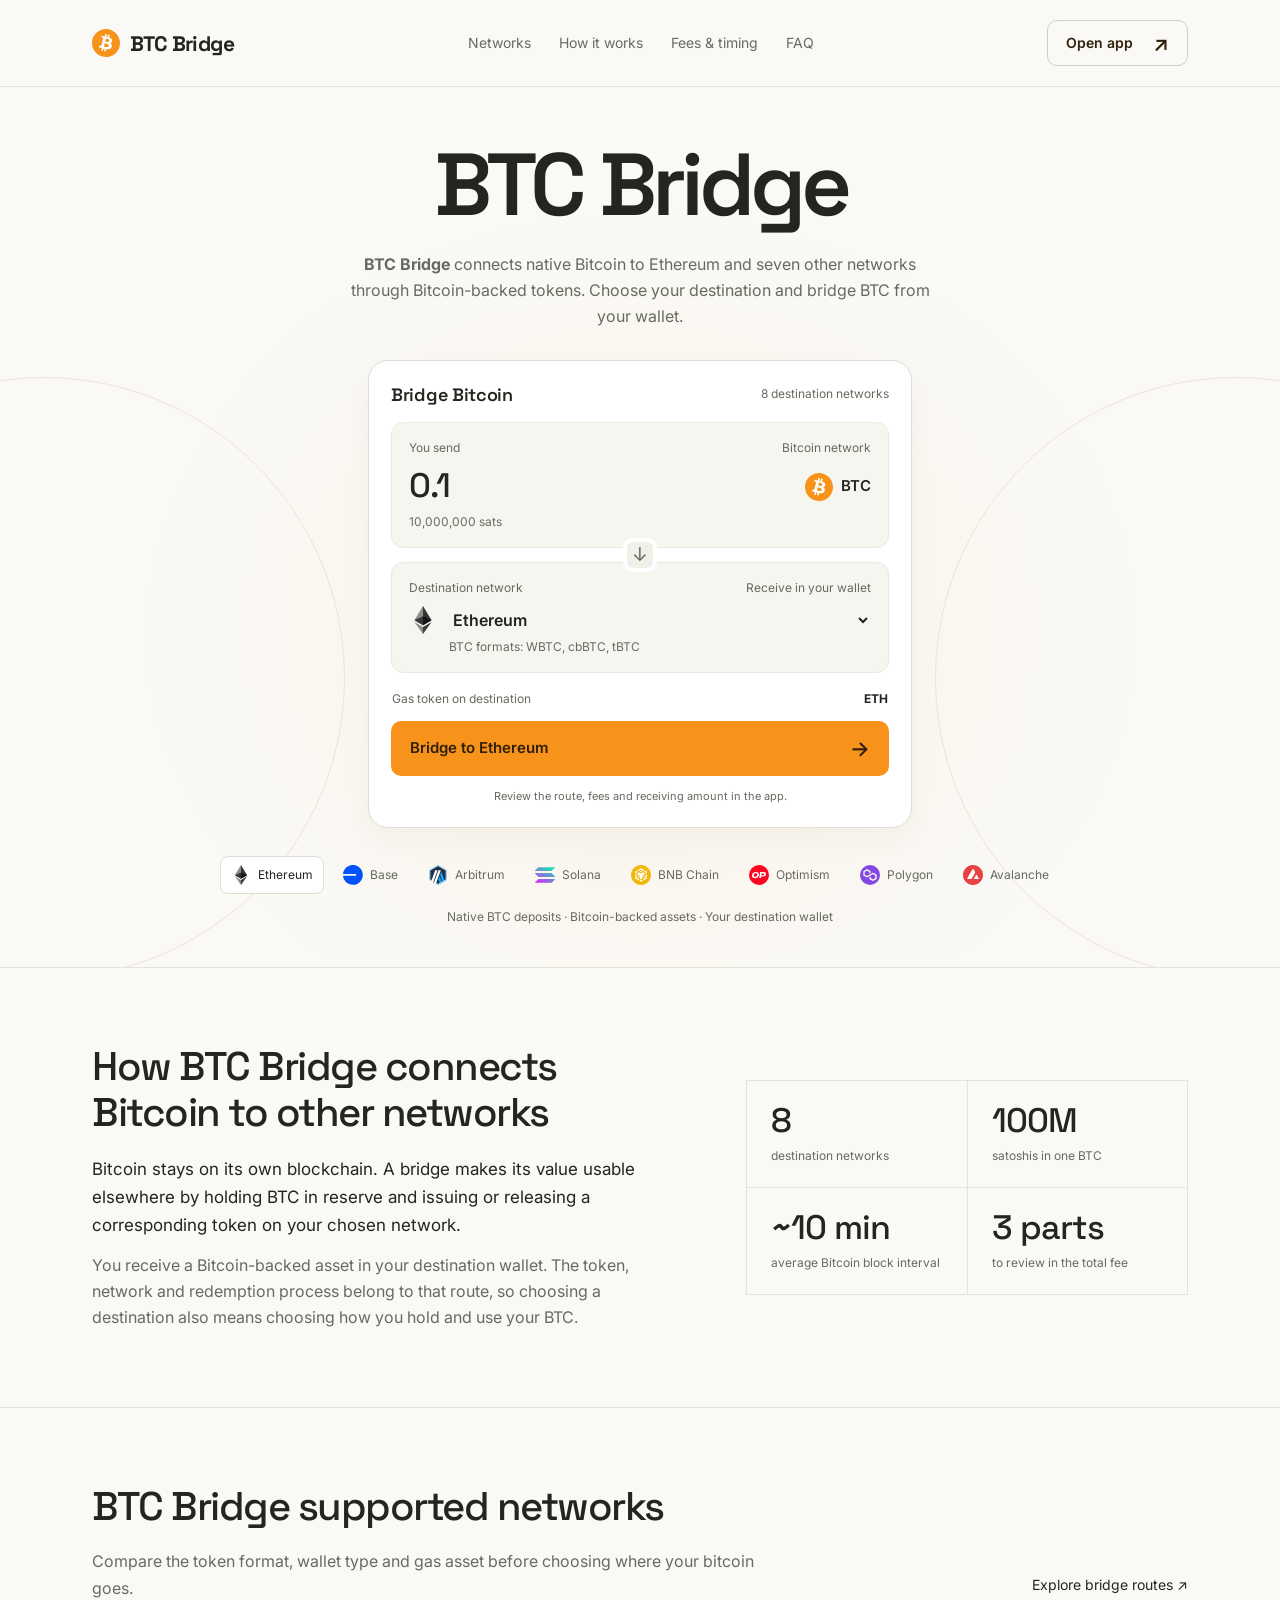
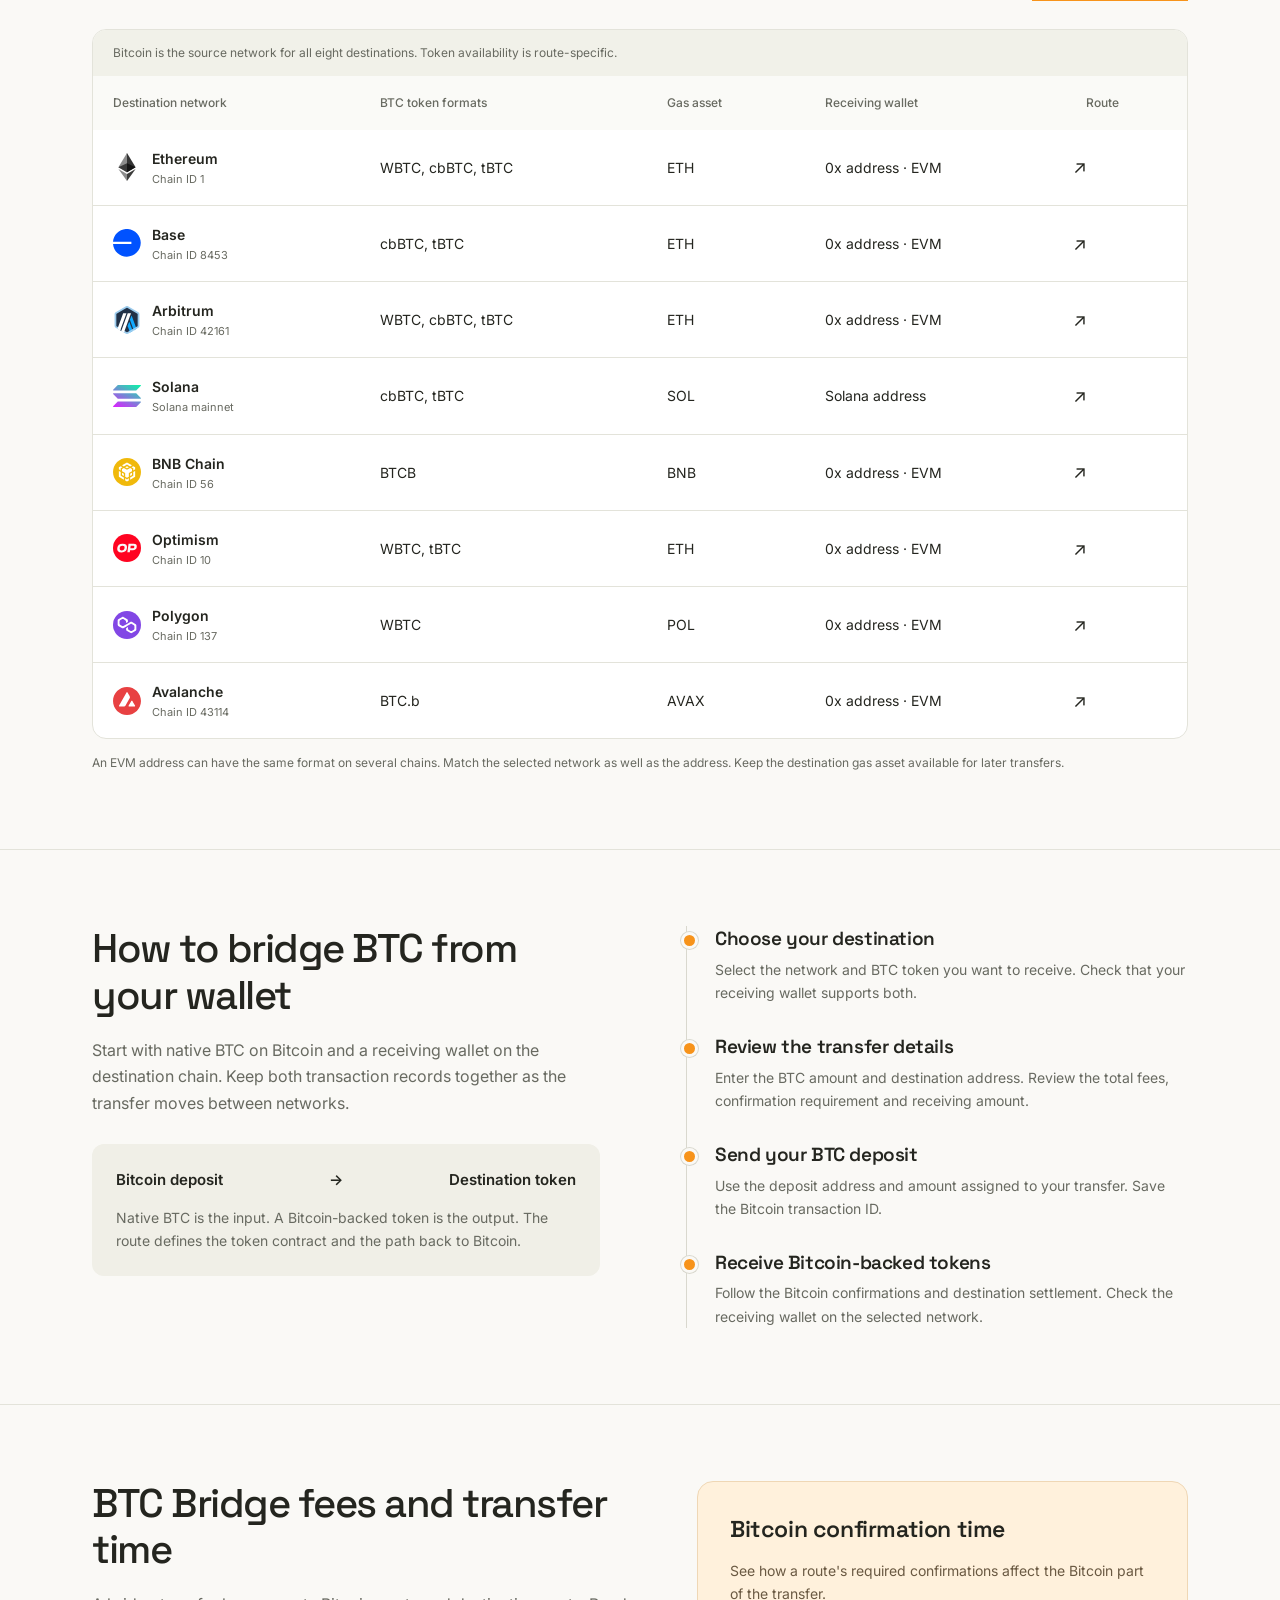
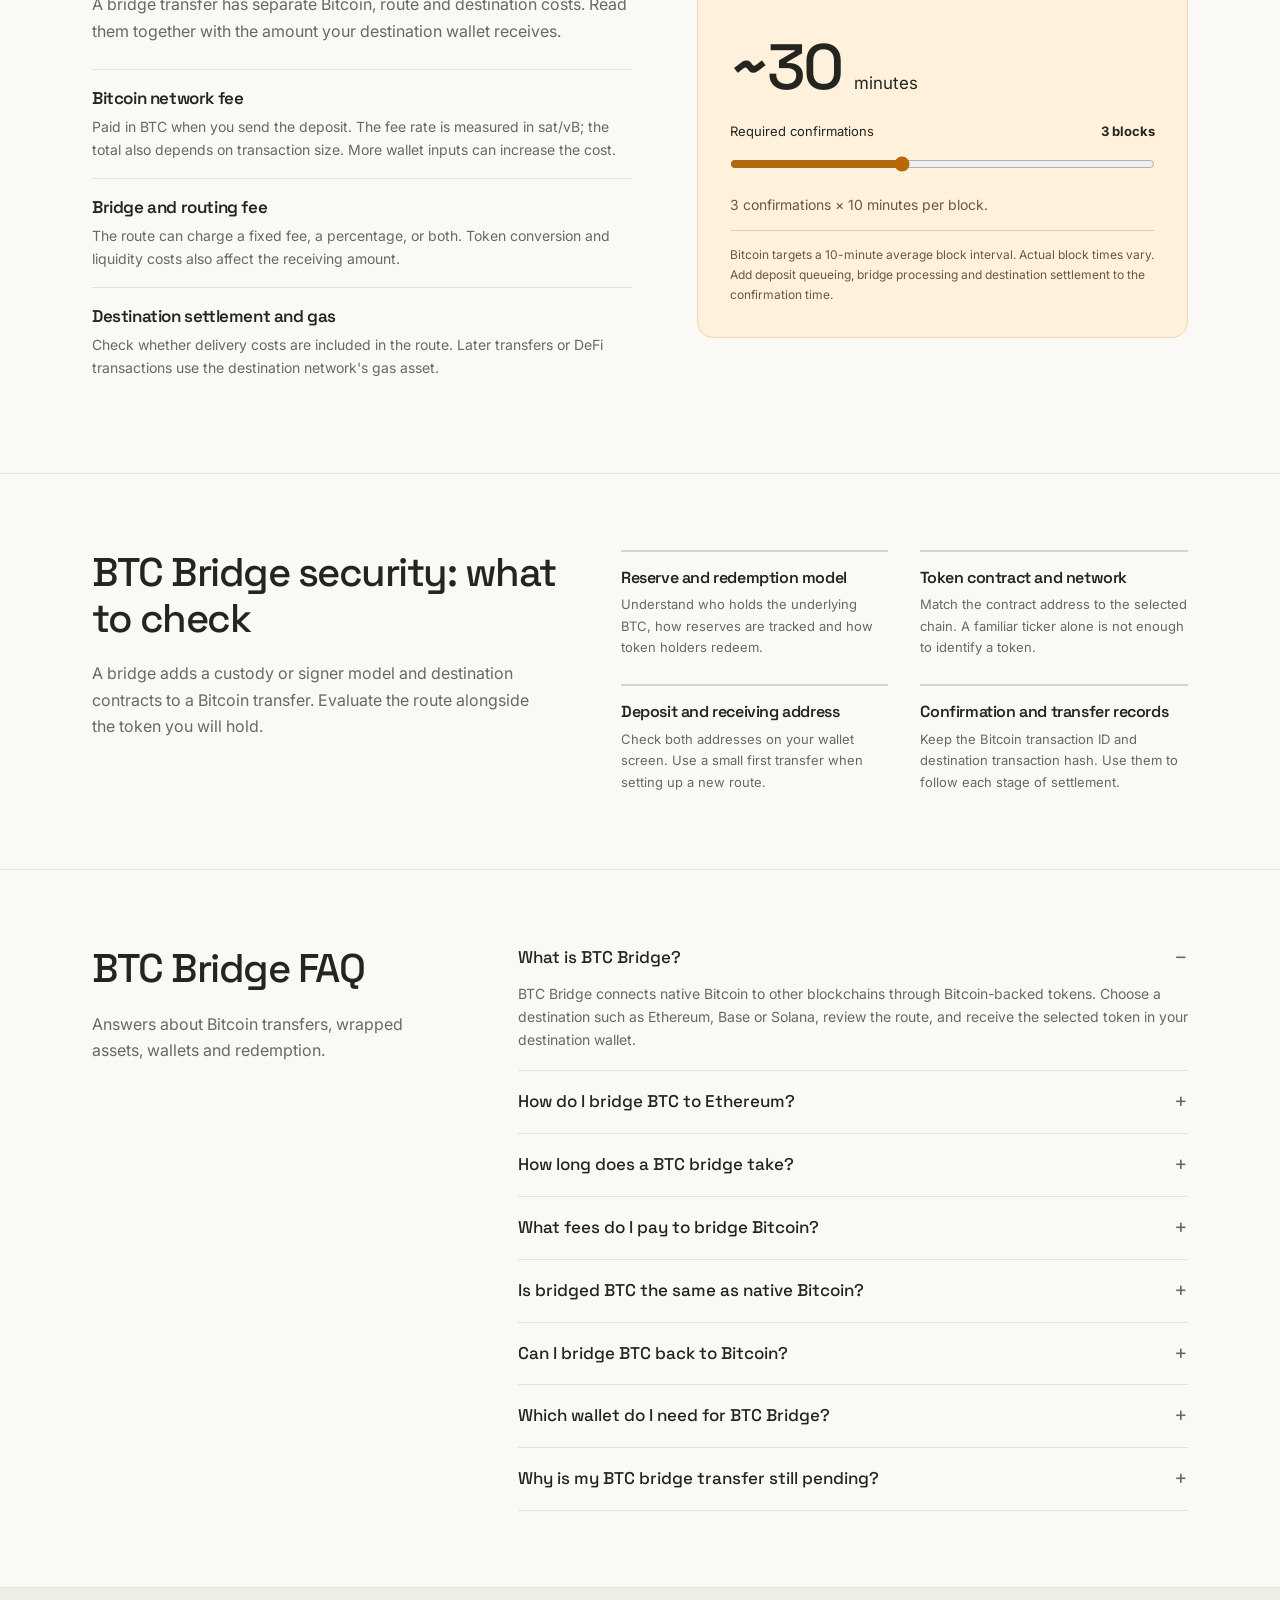
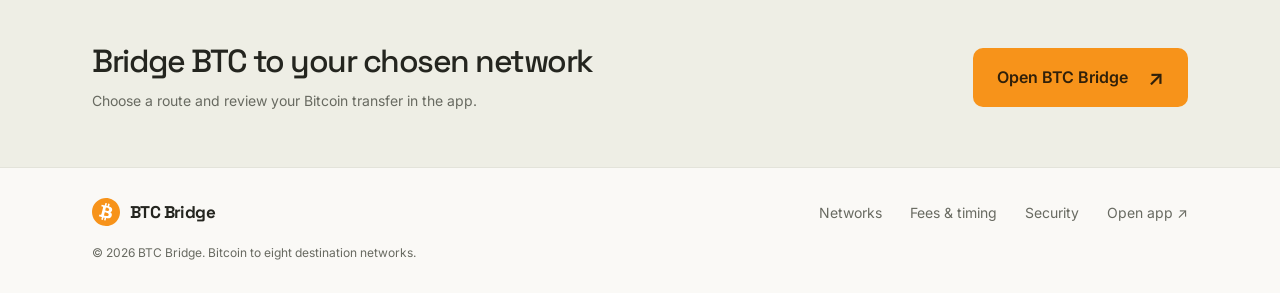
==== commit 7b46bbd7: "redesign: clean template (no disclaimers, no AI-tells, dashboard CTA)" ====
--- a/index.html
+++ b/index.html
@@ -1,732 +1,93 @@
-<!DOCTYPE html>
-
+<!doctype html>
 <html lang="en">
 <head>
-<meta charset="utf-8"/>
-<meta content="width=device-width, initial-scale=1" name="viewport"/>
-<title>BTC Bridge — Dashboard</title>
-<meta content="BTC Bridge dashboard for comparing lock-and-mint, burn-and-release, liquidity and native swap routes, with contract, custody, fee and safety checks." name="description"/>
-<meta content="index,follow,max-snippet:-1,max-image-preview:large,max-video-preview:-1" name="robots"/>
-<meta content="#f5f6f8" name="theme-color"/>
-<link href="https://btc-bridge.github.io/" rel="canonical"/>
-<link href="favicon.png" rel="icon" type="image/png"/>
-<link href="favicon.png" rel="apple-touch-icon"/>
-<link href="manifest.webmanifest" rel="manifest"/>
-<link href="og-cover.png" rel="image_src"/>
-<link crossorigin="" href="https://api.coingecko.com" rel="preconnect"/>
-<style>
-/* BTC Bridge — independent single-page hub. */
-:root {
-  color-scheme: light;
-  --bg: #f5f6f8; --surface: #ffffff; --panel: #ffffff; --raised: #f1f3f6;
-  --line: rgba(17, 24, 39, 0.10); --line-2: rgba(17, 24, 39, 0.16);
-  --ink: #0e1016; --text: #464d59; --muted: #6a7280; --faint: #98a0ad;
-  --accent: #3d5de6; --accent-2: #2c45c8; --accent-soft: rgba(61, 93, 230, 0.10); --accent-glow: rgba(61, 93, 230, 0.22);
-  --cyan: #0e93a8; --cta: #3d5de6; --cta-ink: #ffffff;
-  --r-sm: 8px; --r-md: 12px; --r-lg: 16px; --r-xl: 20px;
-  --mono: ui-monospace, "SF Mono", SFMono-Regular, "Roboto Mono", Menlo, Consolas, monospace;
-  --font: Inter, ui-sans-serif, system-ui, -apple-system, "Segoe UI", Roboto, sans-serif;
-  --ease: cubic-bezier(0.22, 0.7, 0.24, 1);
-}
-* { box-sizing: border-box; }
-html { scroll-behavior: smooth; }
-@media (prefers-reduced-motion: reduce) { html { scroll-behavior: auto; } }
-body {
-  margin: 0; min-width: 320px;
-  color: var(--text); background: var(--bg);
-  font-family: var(--font); font-size: 15px; line-height: 1.55;
-  -webkit-font-smoothing: antialiased; text-rendering: optimizeLegibility;
-}
-a { color: inherit; text-decoration: none; }
-a:focus-visible, button:focus-visible, summary:focus-visible { outline: 2px solid var(--accent-2); outline-offset: 3px; border-radius: 8px; }
-img { display: block; max-width: 100%; }
-.skip { position: absolute; left: -999px; }
-.skip:focus { left: 12px; top: 12px; z-index: 99; padding: 8px 14px; border-radius: 10px; background: var(--accent); color: #fff; font-weight: 750; }
-
-.shell { display: flex; min-height: 100dvh; }
-
-/* ───────── sidebar (off-canvas drawer) ───────── */
-.sidebar {
-  position: fixed; top: 0; left: 0; z-index: 70;
-  width: min(288px, 86vw); height: 100vh; height: 100dvh; overflow-y: auto;
-  display: flex; flex-direction: column; padding: 16px 12px 14px;
-  background: var(--surface); border-right: 1px solid var(--line);
-  transform: translateX(-100%); transition: transform 0.24s var(--ease);
-  box-shadow: 24px 0 70px rgba(17, 24, 39, 0.15);
-}
-.sidebar.is-open { transform: none; }
-.scrim { position: fixed; inset: 0; z-index: 65; background: rgba(17, 24, 39, 0.30); opacity: 0; pointer-events: none; transition: opacity 0.24s var(--ease); }
-.scrim.is-open { opacity: 1; pointer-events: auto; }
-html:not(.js) .sidebar { position: static; transform: none; width: 262px; height: auto; box-shadow: none; }
-html:not(.js) .scrim, html:not(.js) .nav-toggle { display: none; }
-.side-top { display: flex; align-items: center; justify-content: space-between; gap: 12px; padding: 2px 8px 6px; }
-.brand { display: flex; align-items: center; gap: 11px; min-width: 0; }
-.brand-logo { width: 32px; height: 32px; flex: 0 0 auto; display: grid; place-items: center; border-radius: 9px; background: var(--raised); box-shadow: inset 0 0 0 1px var(--line-2); }
-.brand-logo img { width: 20px; height: 20px; border-radius: 6px; }
-.brand-name { margin: 0; font-size: 17px; font-weight: 800; letter-spacing: -0.03em; color: var(--ink); line-height: 1; }
-.nav-label { margin: 14px 12px 6px; font-size: 10px; font-weight: 700; letter-spacing: 0.15em; text-transform: uppercase; color: var(--faint); }
-.nav-item { display: flex; align-items: center; gap: 12px; padding: 9px 12px; border-radius: 9px; color: var(--text); font-size: 14px; font-weight: 600; transition: color 150ms var(--ease), background-color 150ms var(--ease); }
-.ni-ico { width: 18px; height: 18px; flex: 0 0 auto; color: var(--muted); }
-.ni-ext { margin-left: auto; color: var(--faint); font-size: 12px; }
-.nav-item:hover { color: var(--ink); background: rgba(17, 24, 39, 0.04); }
-.nav-item:hover .ni-ico { color: var(--text); }
-.nav-item.is-active { color: var(--accent-2); background: transparent; }
-.nav-item.is-active .ni-ico { color: var(--accent-2); }
-.nav-group { border-radius: 9px; }
-.nav-group summary { display: flex; align-items: center; gap: 12px; padding: 9px 12px; border-radius: 9px; color: var(--text); font-size: 14px; font-weight: 600; cursor: pointer; list-style: none; transition: color 150ms var(--ease), background-color 150ms var(--ease); }
-.nav-group summary::-webkit-details-marker { display: none; }
-.nav-group summary .ni-ico { color: var(--muted); }
-.nav-group summary .chev { width: 15px; height: 15px; margin-left: auto; color: var(--faint); transition: transform 200ms var(--ease); }
-.nav-group summary:hover { color: var(--ink); background: rgba(17, 24, 39, 0.04); }
-.nav-group[open] summary { color: var(--ink); }
-.nav-group[open] summary .ni-ico { color: var(--text); }
-.nav-group[open] summary .chev { transform: rotate(180deg); }
-@media (prefers-reduced-motion: reduce) { .nav-group summary .chev { transition: none; } }
-.nav-sub { display: flex; flex-direction: column; gap: 1px; padding: 2px 0 8px 42px; }
-.nav-sub a { display: flex; align-items: baseline; gap: 7px; padding: 6px 10px; border-radius: 8px; color: var(--muted); font-size: 12.5px; font-weight: 550; transition: color 150ms var(--ease), background-color 150ms var(--ease); }
-.nav-sub a small { color: var(--faint); font-size: 10.5px; font-weight: 500; }
-.nav-sub a:hover { color: var(--accent-2); background: rgba(17, 24, 39, 0.04); }
-.nav-sub a:hover small { color: var(--muted); }
-.sidebar-foot { margin-top: auto; padding-top: 13px; border-top: 1px solid var(--line); }
-.disclose { margin: 8px 10px 0; font-size: 11px; line-height: 1.5; color: var(--muted); }
-.disclose strong { color: var(--text); font-weight: 700; }
-.fine { margin: 6px 10px 0; font-size: 10.5px; line-height: 1.45; color: var(--faint); }
-.nav-toggle { display: inline-flex; width: 38px; height: 38px; flex: 0 0 auto; position: relative; padding: 0; border: 1px solid var(--line-2); border-radius: 10px; background: var(--raised); color: var(--ink); cursor: pointer; }
-.nav-toggle .bar { position: absolute; left: 10px; right: 10px; height: 2px; border-radius: 2px; background: currentColor; transition: transform 0.22s var(--ease), opacity 0.18s var(--ease); }
-.nav-toggle .bar:nth-child(1) { top: 13px; } .nav-toggle .bar:nth-child(2) { top: 18px; } .nav-toggle .bar:nth-child(3) { top: 23px; }
-.sidebar.is-open .nav-toggle .bar:nth-child(1) { transform: translateY(5px) rotate(45deg); }
-.sidebar.is-open .nav-toggle .bar:nth-child(2) { opacity: 0; }
-.sidebar.is-open .nav-toggle .bar:nth-child(3) { transform: translateY(-5px) rotate(-45deg); }
-
-/* persistent header: hamburger + logo + H1 */
-.topbar-left { display: flex; align-items: center; gap: 12px 14px; min-width: 0; flex-wrap: wrap; }
-.menu-btn { display: inline-flex; flex-direction: column; justify-content: center; gap: 4px; width: 40px; height: 38px; flex: 0 0 auto; padding: 0 9px; border: 1px solid var(--line-2); border-radius: 10px; background: var(--raised); color: var(--ink); cursor: pointer; }
-.menu-btn .bar { display: block; height: 2px; width: 100%; border-radius: 2px; background: currentColor; transition: transform 0.22s var(--ease), opacity 0.18s var(--ease); }
-.menu-btn:hover { border-color: var(--accent); color: var(--accent-2); }
-.shell.nav-open .menu-btn .bar:nth-child(1) { transform: translateY(6px) rotate(45deg); }
-.shell.nav-open .menu-btn .bar:nth-child(2) { opacity: 0; }
-.shell.nav-open .menu-btn .bar:nth-child(3) { transform: translateY(-6px) rotate(-45deg); }
-.topbar-logo { width: 32px; height: 32px; flex: 0 0 auto; display: grid; place-items: center; border-radius: 9px; background: var(--raised); box-shadow: inset 0 0 0 1px var(--line-2); }
-.topbar-logo img { width: 20px; height: 20px; border-radius: 6px; }
-h1.wordmark { margin: 0; font-size: 17px; font-weight: 800; letter-spacing: -0.03em; color: var(--ink); line-height: 1; white-space: nowrap; }
-html:not(.js) .menu-btn { display: none; }
-
-/* ───────── main / topbar ───────── */
-.main { flex: 1; min-width: 0; display: flex; flex-direction: column; }
-.topbar { position: relative; z-index: 40; flex: 0 0 auto; display: flex; align-items: center; justify-content: space-between; gap: 12px 20px; flex-wrap: wrap; padding: 21px 26px; border-bottom: 0; background: transparent; }
-.topbar-right { display: flex; align-items: center; gap: 10px 18px; flex-wrap: wrap; }
-.mode-switch { display: inline-flex; align-items: center; gap: 10px; }
-.ms-label { font-size: 13.5px; font-weight: 700; color: var(--muted); transition: color 150ms var(--ease); }
-.ms-label.is-on { color: var(--ink); }
-.ms-track { position: relative; width: 42px; height: 24px; flex: 0 0 auto; padding: 0; border: 1px solid var(--line-2); border-radius: 999px; background: var(--raised); cursor: pointer; transition: background-color 180ms var(--ease); }
-.ms-knob { position: absolute; top: 50%; left: 3px; width: 16px; height: 16px; border-radius: 50%; background: var(--ink); transform: translateY(-50%); transition: left 200ms var(--ease); }
-.ms-track[aria-checked="true"] { background: var(--accent-soft); border-color: rgba(61, 93, 230, 0.4); }
-.ms-track[aria-checked="true"] .ms-knob { left: 23px; background: var(--accent-2); }
-.ticker { display: flex; align-items: center; flex-wrap: wrap; gap: 3px 16px; min-width: 0; }
-.tick { display: inline-flex; align-items: baseline; gap: 6px; color: var(--faint); font-size: 11px; font-weight: 550; letter-spacing: 0.01em; transition: color 150ms var(--ease); }
-.tick b { color: var(--muted); font-family: var(--mono); font-size: 11.5px; font-weight: 600; font-variant-numeric: tabular-nums; }
-.tick .ext { color: var(--faint); font-size: 9.5px; transition: color 150ms var(--ease); }
-.tick:hover { color: var(--muted); } .tick:hover b, .tick:hover .ext { color: var(--accent-2); }
-.btn-open { display: inline-flex; align-items: center; gap: 7px; padding: 8px 14px; border: 1px solid var(--line-2); border-radius: 10px; color: var(--ink); background: rgba(17, 24, 39, 0.04); font-size: 12.5px; font-weight: 700; white-space: nowrap; transition: border-color 150ms var(--ease), background-color 150ms var(--ease); }
-.btn-open:hover { border-color: var(--accent); color: var(--accent-2); }
-
-/* ───────── first screen: hero + swap card ───────── */
-.stage { position: relative; min-height: calc(100dvh - 56px); width: min(560px, 100%); margin-inline: auto; padding: clamp(16px, 3vh, 40px) 24px clamp(52px, 9vh, 96px); display: flex; flex-direction: column; align-items: stretch; justify-content: center; gap: clamp(14px, 3vh, 26px); }
-.hero { text-align: center; margin: 0; }
-.hero-h2 { margin: 0; font-size: clamp(1.5rem, 3.6vw, 2.1rem); font-weight: 800; letter-spacing: -0.02em; line-height: 1.12; color: var(--ink); }
-@supports ((-webkit-background-clip: text) or (background-clip: text)) { .hero-h2 { background: linear-gradient(180deg, #0e1016, #3a4c85); -webkit-background-clip: text; background-clip: text; -webkit-text-fill-color: transparent; color: transparent; } }
-.hero-sub { margin: 10px auto 0; max-width: 48ch; font-size: 13.5px; line-height: 1.55; color: var(--text); }
-.hero-sub strong { color: var(--ink); font-weight: 700; }
-.swap-card { border: 1px solid var(--line-2); border-radius: var(--r-xl); background: var(--panel); padding: 16px; }
-.card-head { display: flex; align-items: center; justify-content: space-between; margin-bottom: 12px; padding: 0 2px; }
-.card-title { margin: 0; font-size: 11.5px; font-weight: 750; letter-spacing: 0.09em; text-transform: uppercase; color: var(--muted); }
-.preview-tag { display: inline-flex; align-items: center; gap: 6px; padding: 4px 10px; border: 1px solid var(--line-2); border-radius: 999px; color: var(--accent-2); font-size: 10px; font-weight: 700; letter-spacing: 0.08em; text-transform: uppercase; }
-.preview-tag > span { width: 6px; height: 6px; border-radius: 50%; background: var(--accent); box-shadow: 0 0 0 3px var(--accent-soft); }
-.leg { display: flex; align-items: center; justify-content: space-between; gap: 14px; padding: 15px 16px; border: 1px solid var(--line); border-radius: var(--r-lg); background: var(--raised); }
-.asset { display: inline-flex; align-items: center; gap: 8px; padding: 6px 10px 6px 6px; border: 1px solid var(--line-2); border-radius: 999px; background: rgba(17, 24, 39, 0.04); color: var(--ink); font-size: 14px; font-weight: 700; }
-.asset .tok { width: 26px; height: 26px; border-radius: 50%; overflow: hidden; display: grid; place-items: center; background: #fff; }
-.asset .tok img { width: 26px; height: 26px; }
-.asset .chev-sm { width: 15px; height: 15px; color: var(--muted); }
-.leg-amt { display: flex; flex-direction: column; align-items: flex-end; gap: 3px; min-width: 0; }
-.leg-amt .amount { font-family: var(--mono); font-size: 1.7rem; font-weight: 600; letter-spacing: -0.02em; color: var(--ink); font-variant-numeric: tabular-nums; line-height: 1; }
-.leg-amt .leg-sub { font-size: 10.5px; font-weight: 600; letter-spacing: 0.04em; text-transform: uppercase; color: var(--faint); }
-.swap-arrow { position: relative; z-index: 1; display: grid; place-items: center; width: 40px; height: 40px; margin: -12px auto; border: 3px solid var(--panel); border-radius: 12px; background: var(--raised); color: var(--accent-2); cursor: pointer; box-shadow: 0 0 0 1px var(--line-2); transition: transform 220ms var(--ease), color 150ms var(--ease); }
-.swap-arrow svg { width: 17px; height: 17px; }
-.swap-arrow:hover { color: #fff; transform: rotate(180deg); }
-.route-panel { display: flex; align-items: center; justify-content: space-between; gap: 12px; margin-top: 12px; padding: 13px 15px; border: 1px solid var(--line); border-radius: var(--r-md); background: var(--raised); }
-.route-info b { display: block; color: var(--ink); font-size: 13.5px; font-weight: 700; letter-spacing: 0.01em; }
-.route-info span { display: block; margin-top: 2px; color: var(--faint); font-size: 11.5px; }
-.route-tok { display: inline-flex; align-items: center; gap: 7px; color: var(--text); font-size: 13px; font-weight: 650; white-space: nowrap; }
-.route-tok .tok { width: 20px; height: 20px; border-radius: 50%; overflow: hidden; background: #fff; display: grid; place-items: center; }
-.route-tok .tok img { width: 20px; height: 20px; }
-.route-row { display: flex; align-items: center; justify-content: space-between; gap: 12px; padding: 11px 4px 2px; border-top: 1px solid var(--line); margin-top: 10px; }
-.route-row span { font-size: 10.5px; font-weight: 700; letter-spacing: 0.07em; text-transform: uppercase; color: var(--faint); }
-.route-row b { color: var(--text); font-size: 12.5px; font-weight: 650; font-variant-numeric: tabular-nums; }
-.swap-cta { display: flex; align-items: center; justify-content: center; gap: 8px; margin-top: 16px; padding: 15px; border-radius: var(--r-md); color: var(--cta-ink); background: var(--cta); font-size: 15px; font-weight: 750; letter-spacing: 0.01em; transition: filter 150ms var(--ease), transform 150ms var(--ease); }
-.swap-cta:hover { filter: brightness(1.04); transform: translateY(-1px); }
-/* scroll cue at the foot of the first screen */
-.scroll-cue { position: absolute; left: 0; right: 0; bottom: 10px; display: flex; justify-content: center; }
-.scroll-cue a { display: inline-flex; flex-direction: column; align-items: center; gap: 3px; color: var(--faint); font-size: 10px; letter-spacing: 0.1em; text-transform: uppercase; font-weight: 700; }
-.scroll-cue a:hover { color: var(--accent-2); }
-.scroll-cue svg { width: 16px; height: 16px; animation: cue 1.8s var(--ease) infinite; }
-@keyframes cue { 0%,100% { transform: translateY(0); } 50% { transform: translateY(4px); } }
-@media (prefers-reduced-motion: reduce) { .scroll-cue svg { animation: none; } }
-
-/* ───────── merged content (all in initial HTML; revealed on scroll) ───────── */
-.content { width: min(760px, 100%); margin: 0 auto; padding: clamp(56px, 12vh, 140px) 24px 88px; }
-.content .lead-in { padding: clamp(4px, 1vh, 12px) 0 clamp(10px, 2.5vh, 22px); }
-.content .lead-in > p { margin: 0 0 16px; font-size: 15px; line-height: 1.66; color: var(--text); }
-.content .lead-in > p strong { color: var(--ink); font-weight: 700; }
-/* premium feature card (modern-site feel) */
-.content .lead-in .feat{position:relative;width:min(1120px,calc(100vw - 44px));margin-left:50%;transform:translateX(-50%);display:grid;grid-template-columns:1.08fr .92fr;align-items:stretch;background:linear-gradient(165deg,#141824,#0b0e15);border:1px solid rgba(255,255,255,.09);border-radius:28px;overflow:hidden;box-shadow:0 52px 120px -55px rgba(0,0,0,.82)}
-.feat-l{padding:clamp(32px,4vw,64px);display:flex;flex-direction:column;justify-content:center}
-.feat-l h2{margin:0;font-size:clamp(2.2rem,4.6vw,3.2rem);line-height:1.03;font-weight:800;letter-spacing:-.03em;color:#fff}
-.feat-lead{margin:20px 0 0;font-size:17px;line-height:1.6;color:rgba(255,255,255,.9);max-width:48ch}
-.content .lead-in .feat-lead a{color:#fff;text-decoration:underline;text-decoration-color:rgba(255,255,255,.55);text-underline-offset:3px}
-.content .lead-in .feat-lead a:hover{text-decoration-color:#fff}
-.feat-cta{margin:32px 0 0}
-.content .lead-in .feat-btn{display:inline-flex;align-items:center;gap:10px;padding:17px 38px;border-radius:999px;background:linear-gradient(135deg,var(--accent),color-mix(in srgb,var(--accent) 50%,#7c4dff));color:#fff;font-weight:750;font-size:16.5px;text-decoration:none;box-shadow:0 20px 44px -12px var(--accent-glow);transition:transform .16s var(--ease),box-shadow .16s var(--ease)}
-.content .lead-in .feat-btn:hover{transform:translateY(-2px);box-shadow:0 26px 56px -14px var(--accent-glow)}
-.feat-btn .arr{transition:transform .18s var(--ease)}
-.content .lead-in .feat-btn:hover .arr{transform:translateX(3px)}
-.feat-more{margin:18px 0 0}
-.feat-readmore{list-style:none;cursor:pointer;display:inline-flex;align-items:center;gap:7px;font-size:13.5px;font-weight:700;color:rgba(255,255,255,.7);transition:color .15s var(--ease)}
-.feat-readmore::-webkit-details-marker{display:none}
-.feat-readmore:hover{color:#fff}
-.feat-readmore .chev{width:15px;height:15px;transition:transform .2s var(--ease)}
-.feat-more[open] .feat-readmore .chev{transform:rotate(180deg)}
-.feat-detail{margin:20px 0 0;font-size:14.5px;line-height:1.72;color:rgba(255,255,255,.82)}
-.content .lead-in .feat-detail a{color:#fff;text-decoration:underline;text-decoration-color:rgba(255,255,255,.55);text-underline-offset:3px}
-.feat-more:not([open]) .feat-detail{display:none}
-.content .lead-in .feat-lead{color:rgba(255,255,255,.9)}
-.content .lead-in .feat-detail,.content .lead-in .feat-detail p{color:rgba(255,255,255,.82)}
-.feat-facts{display:grid;grid-template-columns:1fr 1fr;gap:0 26px;margin:18px 0 2px}
-.feat-fact{padding:10px 0;border-top:1px solid rgba(255,255,255,.1)}
-.feat-fact .fl{display:block;font-size:10px;font-weight:700;letter-spacing:.09em;text-transform:uppercase;color:rgba(255,255,255,.5);margin:0 0 3px}
-.feat-fact .fv{display:block;font-size:12.5px;line-height:1.5;color:rgba(255,255,255,.88)}
-.feat-r{position:relative;overflow:hidden;min-height:clamp(300px,32vw,440px);background:radial-gradient(120% 105% at 70% 22%,color-mix(in srgb,var(--accent) 52%,#1a1030),#0a0d14 70%)}
-.feat-r::before{content:"";position:absolute;inset:0;background-image:linear-gradient(rgba(255,255,255,.05) 1px,transparent 1px),linear-gradient(90deg,rgba(255,255,255,.05) 1px,transparent 1px);background-size:36px 36px;-webkit-mask:radial-gradient(70% 72% at 64% 36%,#000,transparent 76%);mask:radial-gradient(70% 72% at 64% 36%,#000,transparent 76%)}
-.feat-badge{position:absolute;top:50%;left:50%;transform:translate(-50%,-50%);z-index:2;width:clamp(122px,16vw,166px);height:clamp(122px,16vw,166px);border-radius:34px;display:grid;place-items:center;background:linear-gradient(160deg,rgba(255,255,255,.18),rgba(255,255,255,.02));box-shadow:0 38px 84px -22px var(--accent-glow),inset 0 0 0 1px rgba(255,255,255,.18)}
-.feat-badge img{width:52%;height:52%;object-fit:contain}
-@media (max-width:860px){
-  .content .lead-in .feat{width:calc(100vw - 28px);grid-template-columns:1fr}
-  .feat-l{padding:30px 22px 32px}
-  .feat-r{min-height:200px}
-  .feat-facts{grid-template-columns:1fr}
-}
-
-.tbl.spec table { min-width: 0; }
-.tbl.spec td:first-child { color: var(--muted); font-weight: 600; white-space: nowrap; width: 1%; }
-.content .sec { border-top: 1px solid var(--line); scroll-margin-top: 66px; }
-.content .sec:first-child { border-top: 0; }
-.content .sec > summary { list-style: none; cursor: pointer; display: flex; align-items: center; justify-content: space-between; gap: 16px; padding: clamp(20px, 4vh, 32px) 0; }
-.content .sec > summary::-webkit-details-marker { display: none; }
-.content .sec > summary h2 { margin: 0; font-size: clamp(1.25rem, 2.8vw, 1.6rem); font-weight: 800; letter-spacing: -0.02em; color: var(--ink); transition: color 150ms var(--ease); }
-.content .sec > summary::after { content: "+"; flex: 0 0 auto; color: var(--accent); font-weight: 700; font-size: 1.5rem; line-height: 1; }
-.content .sec[open] > summary::after { content: "\2212"; }
-.content .sec > summary:hover h2 { color: var(--accent-2); }
-.content .sec-body { padding: 0 0 clamp(22px, 4vh, 34px); }
-.content .sec[open] .sec-body { animation: secdrop 0.22s var(--ease); }
-@keyframes secdrop { from { opacity: 0; transform: translateY(-4px); } to { opacity: 1; transform: none; } }
-@media (prefers-reduced-motion: reduce) { .content .sec[open] .sec-body { animation: none; } }
-.content p { margin: 0 0 13px; color: var(--text); }
-.content p strong, .content li strong { color: var(--ink); font-weight: 700; }
-.content ul, .content ol { margin: 0 0 14px; padding-left: 20px; }
-.content li { margin-bottom: 8px; color: var(--text); }
-.content li::marker { color: var(--accent); }
-/* inline source links — blend with the copy, brighten only on hover */
-.content .sec-body a, .content .qa .a a, .content .lead-in a { color: inherit; text-decoration: underline; text-decoration-thickness: 1px; text-underline-offset: 3px; text-decoration-color: rgba(17, 24, 39, 0.26); transition: color 150ms var(--ease), text-decoration-color 150ms var(--ease); }
-.content .sec-body a:hover, .content .qa .a a:hover, .content .lead-in a:hover { color: var(--accent-2); text-decoration-color: var(--accent-2); }
-.content .sec-body a.addr { text-decoration-color: rgba(134, 160, 255, 0.32); }
-.cite { margin: 4px 0 0; font-size: 12px; color: var(--faint); }
-.cite a { color: var(--muted); text-decoration: underline; text-underline-offset: 2px; }
-.cite a:hover { color: var(--accent-2); }
-.tbl { width: 100%; overflow-x: auto; border: 1px solid var(--line); border-radius: var(--r-md); margin: 4px 0 14px; background: var(--panel); }
-.tbl table { border-collapse: collapse; width: 100%; font-size: 13px; min-width: 460px; }
-.tbl th { text-align: left; font-weight: 700; color: var(--accent-2); background: rgba(17, 24, 39, 0.04); padding: 10px 13px; border-bottom: 1px solid var(--line-2); font-size: 11.5px; letter-spacing: 0.02em; }
-.tbl td { padding: 10px 13px; border-bottom: 1px solid var(--line); color: var(--text); vertical-align: top; }
-.tbl tr:last-child td { border-bottom: 0; }
-.tbl td:first-child { color: var(--ink); font-weight: 600; }
-.qa { border: 1px solid var(--line); border-radius: var(--r-md); background: var(--panel); margin: 0 0 10px; overflow: hidden; }
-.qa summary { padding: 15px 18px; color: var(--ink); font-weight: 650; cursor: pointer; list-style: none; display: flex; justify-content: space-between; gap: 12px; font-size: 14.5px; }
-.qa summary::-webkit-details-marker { display: none; }
-.qa summary::after { content: "+"; color: var(--accent); font-weight: 700; font-size: 1.15rem; line-height: 1; }
-.qa[open] summary::after { content: "−"; }
-.qa[open] { border-color: var(--line-2); }
-.qa .a { padding: 0 18px 15px; color: var(--text); font-size: 13.5px; }
-.qa .a p { margin: 0 0 8px; }
-.addr { font-family: var(--mono); font-size: 12px; color: var(--accent-2); word-break: break-all; }
-.disclosure-box { margin: 24px 0 0; padding: 16px 18px; border: 1px solid var(--line); border-radius: var(--r-md); background: var(--surface); font-size: 12.5px; line-height: 1.6; color: var(--muted); }
-.disclosure-box strong { color: var(--text); }
-/* scroll-reveal — content is always present; JS only animates it in */
-html.js .reveal { opacity: 0; transform: translateY(18px); transition: opacity 0.6s var(--ease), transform 0.6s var(--ease); }
-html.js .reveal.in { opacity: 1; transform: none; }
-@media (prefers-reduced-motion: reduce) { html.js .reveal { opacity: 1; transform: none; transition: none; } }
-
-/* ───────── responsive ───────── */
-@media (max-width: 560px) {
-  .topbar { padding: 10px 16px; }
-  .stage { padding: 16px 16px 40px; }
-  .content { padding: clamp(40px, 9vh, 90px) 16px 72px; }
-  .ticker { display: none; }
-  .leg-amt .amount { font-size: 1.5rem; }
-}
-@media (max-height: 720px) and (min-width: 561px) {
-  .hero-h2 { font-size: clamp(1.35rem, 3.2vw, 1.9rem); }
-  .hero-sub { font-size: 13px; margin-top: 8px; }
-  .swap-card { padding: 13px; }
-  .leg { padding: 12px 14px; }
-  .leg-amt .amount { font-size: 1.45rem; }
-  .route-panel { margin-top: 9px; padding: 11px 14px; }
-  .swap-cta { margin-top: 12px; padding: 13px; }
-}
-.swap-cta { font-size: 16px; box-shadow: 0 10px 24px rgba(61, 93, 230, 0.30); }
-.swap-cta .cta-ico { width: 17px; height: 17px; flex: 0 0 auto; }
-.swap-cta .cta-go { transition: transform 0.18s var(--ease); }
-.swap-cta:hover .cta-go { transform: translateX(3px); }
-.cta-note { margin: 9px 0 0; text-align: center; font-size: 11.5px; color: var(--faint); letter-spacing: 0.02em; }
-.field-notes { margin: clamp(28px,5vh,52px) 0 0; padding: 20px 22px; border: 1px solid var(--line-2); border-left: 3px solid var(--accent); border-radius: var(--r-md); background: var(--panel); }
-.field-notes h2 { margin: 0 0 12px; font-size: clamp(1.15rem,2.6vw,1.4rem); font-weight: 800; letter-spacing: -0.02em; color: var(--ink); }
-.field-notes .fn-body { color: var(--text); font-size: 14px; line-height: 1.66; }
-.field-notes .fn-body strong { color: var(--ink); font-weight: 700; }
-.field-notes .fn-body ul { margin: 8px 0 0; padding-left: 20px; }
-.field-notes .fn-body li { margin-bottom: 6px; }
-.content .sec { border: 1px solid var(--line); border-radius: 16px; background: var(--panel); margin: 0 0 14px; scroll-margin-top: 80px; box-shadow: 0 1px 3px rgba(17,24,39,0.05); transition: box-shadow .24s var(--ease), border-color .24s var(--ease), transform .24s var(--ease); }
-.content .sec:hover { border-color: var(--line-2); box-shadow: 0 14px 34px -16px rgba(17,24,39,0.18); }
-.content .sec[open] { border-color: rgba(61,93,230,0.30); box-shadow: 0 18px 46px -18px rgba(61,93,230,0.24); }
-.content .sec > summary { padding: clamp(17px,2.6vh,24px) clamp(18px,3vw,26px); gap: 18px; border-radius: 16px; }
-.content .sec > summary h2 { font-size: clamp(1.12rem,2.5vw,1.4rem); }
-.content .sec > summary::after { content: ""; width: 36px; height: 36px; border-radius: 50%; border: 1px solid var(--line-2); background: var(--raised) no-repeat center; background-image: url('data:image/svg+xml;utf8,<svg xmlns="http://www.w3.org/2000/svg" width="18" height="18" viewBox="0 0 24 24" fill="none" stroke="%233d5de6" stroke-width="2.2" stroke-linecap="round" stroke-linejoin="round"><path d="M6 9l6 6 6-6"/></svg>'); transition: transform .28s var(--ease), background-color .2s var(--ease), border-color .2s var(--ease); }
-.content .sec:hover > summary::after { border-color: var(--accent); }
-.content .sec[open] > summary::after { transform: rotate(180deg); background-color: var(--accent-soft); border-color: rgba(61,93,230,0.42); }
-.content .sec-body { padding: 0 clamp(18px,3vw,26px) clamp(20px,3vh,28px); }
-.content .sec-body > p:first-child, .content .sec-body > ul:first-child, .content .sec-body > ol:first-child { margin-top: 0; }
-.content #faq .qa { border-radius: 12px; margin: 0 0 10px; transition: border-color .2s var(--ease), box-shadow .2s var(--ease); }
-.content #faq .qa:hover { box-shadow: 0 8px 22px -12px rgba(17,24,39,0.14); }
-.content #faq .qa[open] { border-color: rgba(61,93,230,0.28); }
-/* ── hybrid: mantle-style 2-col hero ── */
-.hero2 { display: grid; grid-template-columns: 1.05fr 0.95fr; align-items: stretch; min-height: calc(100dvh - 62px); position: relative; border-bottom: 1px solid var(--line); }
-.hero2-l { display: flex; flex-direction: column; justify-content: center; padding: clamp(40px,7vh,86px) clamp(24px,4vw,60px); }
-.hero2-h { margin: 0; font-size: clamp(2.3rem,5.2vw,3.9rem); line-height: 1.03; font-weight: 800; letter-spacing: -0.03em; color: var(--ink); }
-.hero2-lead { margin: 20px 0 0; max-width: 46ch; font-size: 16px; line-height: 1.55; color: var(--text); }
-.hero2-lead strong { color: var(--ink); font-weight: 700; }
-.hero2-cta { display: flex; flex-wrap: wrap; gap: 12px; margin: 30px 0 0; }
-.btn2 { display: inline-flex; align-items: center; gap: 8px; border-radius: 12px; font-weight: 750; font-size: 15px; cursor: pointer; transition: transform .16s var(--ease), border-color .16s var(--ease), background-color .16s var(--ease); }
-.btn2-primary { padding: 15px 24px; background: var(--ink); color: #fff; border: 0; box-shadow: 0 14px 30px -12px rgba(17,24,39,.5); }
-.btn2-primary:hover { transform: translateY(-2px); }
-.btn2-primary .go { transition: transform .18s var(--ease); }
-.btn2-primary:hover .go { transform: translate(2px,-2px); }
-.btn2-ghost { padding: 15px 22px; background: transparent; color: var(--ink); border: 1px solid var(--line-2); }
-.btn2-ghost:hover { border-color: var(--ink); }
-.hero2-r { position: relative; display: flex; align-items: center; justify-content: center; padding: clamp(28px,5vh,56px) clamp(20px,3vw,48px); overflow: hidden; background: radial-gradient(120% 100% at 80% 8%, color-mix(in srgb, var(--accent-2) 58%, #05070d), #05070d 62%); }
-.hero2-r::before { content: ""; position: absolute; inset: 0; background-image: linear-gradient(rgba(255,255,255,.045) 1px, transparent 1px), linear-gradient(90deg, rgba(255,255,255,.045) 1px, transparent 1px); background-size: 26px 26px; -webkit-mask: radial-gradient(70% 70% at 70% 30%, #000, transparent); mask: radial-gradient(70% 70% at 70% 30%, #000, transparent); }
-.hero2-r .swap-card { position: relative; width: 100%; max-width: 392px; box-shadow: 0 40px 90px -30px rgba(0,0,0,.6); }
-.scrollcue2 { position: absolute; left: 50%; bottom: 18px; transform: translateX(-50%); display: inline-flex; flex-direction: column; align-items: center; gap: 6px; font-size: 10px; font-weight: 800; letter-spacing: .16em; text-transform: uppercase; color: var(--faint); z-index: 4; }
-.scrollcue2 svg { width: 16px; height: 16px; animation: cue 1.9s var(--ease) infinite; }
-.scrollcue2:hover { color: var(--accent-2); }
-@media (max-width: 900px) {
-  .hero2 { grid-template-columns: 1fr; min-height: 0; }
-  .hero2-l { padding: 38px 18px 26px; }
-  .hero2-r { padding: 0 18px 38px; background: none; }
-  .hero2-r::before { display: none; }
-  .hero2-r .swap-card { max-width: 520px; box-shadow: 0 20px 50px -24px rgba(17,24,39,.35); }
-  .scrollcue2 { display: none; }
-}
-/* ── hybrid: "Continue to Swap" modal ── */
-.mroot { position: fixed; inset: 0; z-index: 200; display: grid; place-items: center; padding: 20px; }
-.mroot[hidden] { display: none; }
-.mbg { position: absolute; inset: 0; background: rgba(17,24,39,.46); backdrop-filter: blur(6px); -webkit-backdrop-filter: blur(6px); opacity: 0; transition: opacity .22s var(--ease); }
-.mcard { position: relative; width: 100%; max-width: 392px; background: var(--panel); border: 1px solid var(--line); border-radius: 20px; box-shadow: 0 50px 110px -30px rgba(0,0,0,.5); padding: 22px; opacity: 0; transform: translateY(10px) scale(.985); transition: opacity .24s var(--ease), transform .24s var(--ease); }
-.mroot.in .mbg { opacity: 1; }
-.mroot.in .mcard { opacity: 1; transform: none; }
-.mtop { display: flex; align-items: center; justify-content: space-between; margin: 0 0 18px; }
-.mbrand { display: flex; align-items: center; gap: 9px; font-weight: 800; color: var(--ink); font-size: 14.5px; letter-spacing: -.02em; }
-.mbrand img { width: 22px; height: 22px; border-radius: 6px; }
-.mx { width: 30px; height: 30px; border-radius: 9px; border: 1px solid var(--line); background: var(--raised); color: var(--muted); display: grid; place-items: center; cursor: pointer; transition: .16s var(--ease); }
-.mx:hover { color: var(--ink); border-color: var(--line-2); }
-.mroute { display: flex; align-items: center; justify-content: center; gap: 16px; background: var(--raised); border: 1px solid var(--line); border-radius: 16px; padding: 18px 16px; margin: 0 0 16px; }
-.mchip { display: flex; flex-direction: column; align-items: center; gap: 6px; }
-.mchip img { width: 34px; height: 34px; border-radius: 50%; }
-.mchip b { font-size: 14px; font-weight: 800; color: var(--ink); }
-.mchip span { font-size: 11px; color: var(--muted); font-weight: 600; }
-.marrow { color: var(--muted); display: grid; place-items: center; }
-.mbar { height: 4px; border-radius: 3px; background: var(--line); overflow: hidden; margin: 0 0 12px; }
-.mbar i { display: block; height: 100%; width: 0; background: var(--accent); border-radius: 3px; transition: width 1.15s var(--ease); }
-.mscan { display: flex; align-items: center; gap: 10px; font-size: 13px; font-weight: 600; color: var(--text); padding: 0 2px 16px; }
-.mspin { width: 16px; height: 16px; border-radius: 50%; border: 2px solid var(--line-2); border-top-color: var(--accent-2); animation: spin .7s linear infinite; flex: none; }
-@keyframes spin { to { transform: rotate(360deg); } }
-.mcheck { width: 16px; height: 16px; color: var(--accent-2); flex: none; }
-.mscan.done { color: var(--ink); }
-.mcta { display: flex; align-items: center; justify-content: center; gap: 8px; width: 100%; padding: 15px; border-radius: 12px; background: var(--ink); color: #fff; font-weight: 800; font-size: 15px; transition: .18s var(--ease); }
-.mcta:hover { transform: translateY(-1px); box-shadow: 0 16px 32px -14px rgba(17,24,39,.55); }
-.mnote { text-align: center; font-size: 11px; color: var(--muted); margin: 12px 2px 0; line-height: 1.5; }
-.mnote a { color: var(--accent-2); font-weight: 600; text-decoration: none; }
-@media (prefers-reduced-motion: reduce) { .scrollcue2 svg, .mspin { animation: none; } .mbar i { transition: none; } }
-/* ── hybrid: mantle-style 2-col hero ── */
-.hero2 { display: grid; grid-template-columns: 1.05fr 0.95fr; align-items: stretch; min-height: calc(100dvh - 62px); position: relative; border-bottom: 1px solid var(--line); }
-.hero2-l { display: flex; flex-direction: column; justify-content: center; padding: clamp(40px,7vh,86px) clamp(24px,4vw,60px); }
-.hero2-h { margin: 0; font-size: clamp(2.3rem,5.2vw,3.9rem); line-height: 1.03; font-weight: 800; letter-spacing: -0.03em; color: var(--ink); }
-.hero2-lead { margin: 20px 0 0; max-width: 46ch; font-size: 16px; line-height: 1.55; color: var(--text); }
-.hero2-lead strong { color: var(--ink); font-weight: 700; }
-.hero2-cta { display: flex; flex-wrap: wrap; gap: 12px; margin: 30px 0 0; }
-.btn2 { display: inline-flex; align-items: center; gap: 8px; border-radius: 12px; font-weight: 750; font-size: 15px; cursor: pointer; transition: transform .16s var(--ease), border-color .16s var(--ease), background-color .16s var(--ease); }
-.btn2-primary { padding: 15px 24px; background: var(--ink); color: #fff; border: 0; box-shadow: 0 14px 30px -12px rgba(17,24,39,.5); }
-.btn2-primary:hover { transform: translateY(-2px); }
-.btn2-primary .go { transition: transform .18s var(--ease); }
-.btn2-primary:hover .go { transform: translate(2px,-2px); }
-.btn2-ghost { padding: 15px 22px; background: transparent; color: var(--ink); border: 1px solid var(--line-2); }
-.btn2-ghost:hover { border-color: var(--ink); }
-.hero2-r { position: relative; display: flex; align-items: center; justify-content: center; padding: clamp(28px,5vh,56px) clamp(20px,3vw,48px); overflow: hidden; background: radial-gradient(120% 100% at 80% 8%, color-mix(in srgb, var(--accent-2) 58%, #05070d), #05070d 62%); }
-.hero2-r::before { content: ""; position: absolute; inset: 0; background-image: linear-gradient(rgba(255,255,255,.045) 1px, transparent 1px), linear-gradient(90deg, rgba(255,255,255,.045) 1px, transparent 1px); background-size: 26px 26px; -webkit-mask: radial-gradient(70% 70% at 70% 30%, #000, transparent); mask: radial-gradient(70% 70% at 70% 30%, #000, transparent); }
-.hero2-r .swap-card { position: relative; width: 100%; max-width: 392px; box-shadow: 0 40px 90px -30px rgba(0,0,0,.6); }
-.scrollcue2 { position: absolute; left: 50%; bottom: 18px; transform: translateX(-50%); display: inline-flex; flex-direction: column; align-items: center; gap: 6px; font-size: 10px; font-weight: 800; letter-spacing: .16em; text-transform: uppercase; color: var(--faint); z-index: 4; }
-.scrollcue2 svg { width: 16px; height: 16px; animation: cue 1.9s var(--ease) infinite; }
-.scrollcue2:hover { color: var(--accent-2); }
-@media (max-width: 900px) {
-  .hero2 { grid-template-columns: 1fr; min-height: 0; }
-  .hero2-l { padding: 38px 18px 26px; }
-  .hero2-r { padding: 0 18px 38px; background: none; }
-  .hero2-r::before { display: none; }
-  .hero2-r .swap-card { max-width: 520px; box-shadow: 0 20px 50px -24px rgba(17,24,39,.35); }
-  .scrollcue2 { display: none; }
-}
-/* ── hybrid: "Continue to Swap" modal ── */
-.mroot { position: fixed; inset: 0; z-index: 200; display: grid; place-items: center; padding: 20px; }
-.mroot[hidden] { display: none; }
-.mbg { position: absolute; inset: 0; background: rgba(17,24,39,.46); backdrop-filter: blur(6px); -webkit-backdrop-filter: blur(6px); opacity: 0; transition: opacity .22s var(--ease); }
-.mcard { position: relative; width: 100%; max-width: 392px; background: var(--panel); border: 1px solid var(--line); border-radius: 20px; box-shadow: 0 50px 110px -30px rgba(0,0,0,.5); padding: 22px; opacity: 0; transform: translateY(10px) scale(.985); transition: opacity .24s var(--ease), transform .24s var(--ease); }
-.mroot.in .mbg { opacity: 1; }
-.mroot.in .mcard { opacity: 1; transform: none; }
-.mtop { display: flex; align-items: center; justify-content: space-between; margin: 0 0 18px; }
-.mbrand { display: flex; align-items: center; gap: 9px; font-weight: 800; color: var(--ink); font-size: 14.5px; letter-spacing: -.02em; }
-.mbrand img { width: 22px; height: 22px; border-radius: 6px; }
-.mx { width: 30px; height: 30px; border-radius: 9px; border: 1px solid var(--line); background: var(--raised); color: var(--muted); display: grid; place-items: center; cursor: pointer; transition: .16s var(--ease); }
-.mx:hover { color: var(--ink); border-color: var(--line-2); }
-.mroute { display: flex; align-items: center; justify-content: center; gap: 16px; background: var(--raised); border: 1px solid var(--line); border-radius: 16px; padding: 18px 16px; margin: 0 0 16px; }
-.mchip { display: flex; flex-direction: column; align-items: center; gap: 6px; }
-.mchip img { width: 34px; height: 34px; border-radius: 50%; }
-.mchip b { font-size: 14px; font-weight: 800; color: var(--ink); }
-.mchip span { font-size: 11px; color: var(--muted); font-weight: 600; }
-.marrow { color: var(--muted); display: grid; place-items: center; }
-.mbar { height: 4px; border-radius: 3px; background: var(--line); overflow: hidden; margin: 0 0 12px; }
-.mbar i { display: block; height: 100%; width: 0; background: var(--accent); border-radius: 3px; transition: width 1.15s var(--ease); }
-.mscan { display: flex; align-items: center; gap: 10px; font-size: 13px; font-weight: 600; color: var(--text); padding: 0 2px 16px; }
-.mspin { width: 16px; height: 16px; border-radius: 50%; border: 2px solid var(--line-2); border-top-color: var(--accent-2); animation: spin .7s linear infinite; flex: none; }
-@keyframes spin { to { transform: rotate(360deg); } }
-.mcheck { width: 16px; height: 16px; color: var(--accent-2); flex: none; }
-.mscan.done { color: var(--ink); }
-.mcta { display: flex; align-items: center; justify-content: center; gap: 8px; width: 100%; padding: 15px; border-radius: 12px; background: var(--ink); color: #fff; font-weight: 800; font-size: 15px; transition: .18s var(--ease); }
-.mcta:hover { transform: translateY(-1px); box-shadow: 0 16px 32px -14px rgba(17,24,39,.55); }
-.mnote { text-align: center; font-size: 11px; color: var(--muted); margin: 12px 2px 0; line-height: 1.5; }
-.mnote a { color: var(--accent-2); font-weight: 600; text-decoration: none; }
-@media (prefers-reduced-motion: reduce) { .scrollcue2 svg, .mspin { animation: none; } .mbar i { transition: none; } }
-/* docs layout (sticky TOC + open sections) */
-.docs{position:relative;width:min(1120px,calc(100vw - 44px));margin-left:50%;transform:translateX(-50%);display:grid;grid-template-columns:236px minmax(0,1fr);gap:clamp(28px,4vw,60px);margin-top:clamp(40px,6vh,72px);align-items:start}
-.toc{position:sticky;top:74px;align-self:start;max-height:calc(100dvh - 96px);overflow:auto}
-.toc-h{margin:0 0 10px;font-size:10.5px;font-weight:800;letter-spacing:.12em;text-transform:uppercase;color:var(--faint);padding-left:13px}
-.toc a{display:block;padding:7px 13px;border-left:2px solid var(--line);color:var(--muted);font-size:13px;font-weight:600;line-height:1.35;text-decoration:none;transition:color .15s var(--ease),border-color .15s var(--ease)}
-.toc a:hover{color:var(--ink)}
-.toc a.active{color:var(--accent-2);border-left-color:var(--accent);font-weight:750}
-.doc-main{min-width:0}
-.content .doc-sec{border:1px solid var(--line);border-radius:20px;background:var(--panel);box-shadow:0 1px 3px rgba(17,24,39,.04);margin:0 0 16px;padding:0;scroll-margin-top:82px;transition:box-shadow .26s var(--ease),border-color .26s var(--ease)}
-.content .doc-sec:first-child{border-top:1px solid var(--line)}
-.content .doc-sec:hover{border-color:var(--line-2);box-shadow:0 16px 40px -22px rgba(17,24,39,.18)}
-.content .doc-sec[open]{border-color:var(--line)}
-.content .doc-sec>summary{cursor:default;pointer-events:none;padding:clamp(20px,3vh,28px) clamp(22px,3.2vw,32px) 8px;list-style:none}
-.content .doc-sec>summary::-webkit-details-marker{display:none}
-.content .doc-sec>summary::after{display:none}
-.content .doc-sec>summary h2{font-size:clamp(1.2rem,2.3vw,1.5rem)}
-.content .doc-sec .sec-body{padding:0 clamp(22px,3.2vw,32px) clamp(22px,3.4vh,30px);max-width:74ch}
-.content .doc-sec.field-notes{border:1px solid var(--line);border-left:3px solid var(--accent);border-radius:20px;background:var(--panel);box-shadow:0 1px 3px rgba(17,24,39,.04);margin:0 0 16px;padding:clamp(22px,3vh,28px) clamp(22px,3.2vw,32px)}
-.content .doc-sec.field-notes h2{font-size:clamp(1.2rem,2.3vw,1.5rem)}
-.content .doc-sec.field-notes .fn-body{max-width:74ch}
-@media (max-width:900px){
-  .docs{grid-template-columns:1fr;width:calc(100vw - 28px);gap:0}
-  .toc{position:sticky;top:56px;z-index:20;display:flex;gap:8px;overflow-x:auto;max-height:none;background:var(--bg);padding:11px 2px;margin:0 0 6px;border-bottom:1px solid var(--line);-webkit-overflow-scrolling:touch}
-  .toc-h{display:none}
-  .toc a{flex:0 0 auto;white-space:nowrap;border-left:0;border:1px solid var(--line);border-radius:999px;padding:8px 15px;font-size:12.5px}
-  .toc a.active{color:var(--accent-2);border-color:var(--accent);background:var(--accent-soft)}
-}
-.site-foot{width:min(1120px,calc(100vw - 44px));margin:clamp(34px,5vh,60px) auto 0;padding:22px 2px clamp(30px,4vh,48px);color:var(--faint);font-size:12.5px;line-height:1.6}
-.site-foot p{margin:0 0 6px;max-width:82ch}
-.site-foot strong{color:var(--muted);font-weight:700}
-.site-foot .foot-fine{font-size:11.5px}
-  </style>
-<meta content="website" property="og:type"/><meta content="https://btc-bridge.github.io/" property="og:url"/>
-<meta content="BTC Bridge — Dashboard" property="og:title"/>
-<meta content="BTC Bridge dashboard for comparing lock-and-mint, burn-and-release, liquidity and native swap routes, with contract, custody, fee and safety checks." property="og:description"/>
-<meta content="BTC Bridge" property="og:site_name"/><meta content="https://btc-bridge.github.io/og-cover.png" property="og:image"/>
-<meta content="1200" property="og:image:width"/><meta content="630" property="og:image:height"/><meta content="BTC Bridge — independent dashboard" property="og:image:alt"/>
-<meta content="summary_large_image" name="twitter:card"/><meta content="BTC Bridge — Dashboard" name="twitter:title"/>
-<meta content="BTC Bridge dashboard for comparing lock-and-mint, burn-and-release, liquidity and native swap routes, with contract, custody, fee and safety checks." name="twitter:description"/><meta content="https://btc-bridge.github.io/og-cover.png" name="twitter:image"/>
-<script type="application/ld+json">
-  {"@context": "https://schema.org", "@graph": [{"@type": "WebSite", "@id": "https://btc-bridge.github.io/#website", "url": "https://btc-bridge.github.io/", "name": "BTC Bridge", "inLanguage": "en"}, {"@type": "SoftwareApplication", "@id": "https://btc-bridge.github.io/#brand", "name": "BTC bridge", "alternateName": ["BTC Bridge", "BTC"], "description": "Cross-chain bridge routes for moving assets to and from BTC, via native or third-party bridges.", "sameAs": ["https://ethereum.org/bridges", "https://github.com/threshold-network/tbtc-v2", "https://docs.threshold.network/app-development/tbtc-v2/tbtc-contracts-api/tbtc-v2-api/bridge", "https://docs.stacks.co/learn/sbtc/sbtc-operations/deposit", "https://docs.threshold.network/app-development/tbtc-v2/tbtc-sdk/guides/unmint-and-redeem"], "applicationCategory": "FinanceApplication", "operatingSystem": "Web"}, {"@type": "WebPage", "@id": "https://btc-bridge.github.io/#webpage", "url": "https://btc-bridge.github.io/", "name": "BTC Bridge — Dashboard", "description": "BTC Bridge dashboard for comparing lock-and-mint, burn-and-release, liquidity and native swap routes, with contract, custody, fee and safety checks.", "isPartOf": {"@id": "https://btc-bridge.github.io/#website"}, "about": {"@id": "https://btc-bridge.github.io/#brand"}, "mainEntity": {"@id": "https://btc-bridge.github.io/#brand"}, "inLanguage": "en", "dateModified": "2026-07-21"}, {"@type": "FAQPage", "@id": "https://btc-bridge.github.io/#faq", "mainEntity": [{"@type": "Question", "name": "Is this the official BTC Bridge site?", "acceptedAnswer": {"@type": "Answer", "text": "No. This is an independent, non-custodial informational dashboard; it does not custody funds, mint tokens or guarantee routes, and execution belongs to the protocol you choose."}}, {"@type": "Question", "name": "How long does bridging BTC take?", "acceptedAnswer": {"@type": "Answer", "text": "It depends on Bitcoin confirmations, destination finality, protocol processing and congestion, so deposit and withdrawal can have different waits. Treat any displayed estimate as route-specific, not universal."}}, {"@type": "Question", "name": "How do I bridge BTC to another network?", "acceptedAnswer": {"@type": "Answer", "text": "Choose native BTC as the source, pick the destination network and token, review provider, contract, rate, fees and custody, then send to the supplied Bitcoin address or start the native swap. Verify the receiving token contract before considering the transfer complete."}}, {"@type": "Question", "name": "Do I need the destination gas asset?", "acceptedAnswer": {"@type": "Answer", "text": "Usually yes for meaningful use after arrival, because ERC-20 transfers, swaps and withdrawals need the destination chain's native gas asset. Keep gas on both sides: BTC for the source transaction and the destination asset for later transactions."}}, {"@type": "Question", "name": "Is bridging BTC safe?", "acceptedAnswer": {"@type": "Answer", "text": "It is route-dependent: verify domain, contract, audits, custody model, destination address and current protocol status before signing. Smart-contract, approval, routing, cross-chain and phishing risks remain even when code is audited or open-source."}}, {"@type": "Question", "name": "Native route versus third-party bridge?", "acceptedAnswer": {"@type": "Answer", "text": "Native-style swaps exchange assets through cross-chain liquidity or protocol logic, while lock-and-mint routes issue a redeemable representation such as WBTC or tBTC. The real choice is the trust model: custodian/merchant, threshold signers, validators, liquidity network or verification contract."}}]}]}
-  </script>
+<meta charset="utf-8">
+<meta name="viewport" content="width=device-width, initial-scale=1">
+<title>BTC Bridge | Move Bitcoin to Ethereum &amp; 7 More Networks</title>
+<meta name="description" content="BTC Bridge connects Bitcoin to Ethereum, Base, Solana and more. Compare 8 networks, BTC token formats, bridge fees and confirmation times.">
+<meta name="robots" content="index,follow,max-image-preview:large">
+<link rel="canonical" href="https://btc-bridge.github.io/">
+<meta property="og:type" content="website">
+<meta property="og:site_name" content="BTC Bridge">
+<meta property="og:title" content="BTC Bridge | Move Bitcoin to Ethereum &amp; 7 More Networks">
+<meta property="og:description" content="BTC Bridge connects Bitcoin to Ethereum, Base, Solana and more. Compare 8 networks, BTC token formats, bridge fees and confirmation times.">
+<meta property="og:url" content="https://btc-bridge.github.io/">
+<meta property="og:image" content="https://btc-bridge.github.io/og.png">
+<meta property="og:image:width" content="1200">
+<meta property="og:image:height" content="630">
+<meta property="og:image:alt" content="BTC Bridge — bridge bitcoin to Ethereum, Solana, Base and more">
+<meta property="og:locale" content="en_US">
+<meta name="twitter:card" content="summary_large_image">
+<meta name="twitter:title" content="BTC Bridge | Move Bitcoin to Ethereum &amp; 7 More Networks">
+<meta name="twitter:description" content="BTC Bridge connects Bitcoin to Ethereum, Base, Solana and more. Compare 8 networks, BTC token formats, bridge fees and confirmation times.">
+<meta name="twitter:url" content="https://btc-bridge.github.io/">
+<meta name="twitter:image:alt" content="BTC Bridge: Bitcoin to Ethereum and 7 more networks">
+<meta name="twitter:image" content="https://btc-bridge.github.io/og.png">
+<meta name="theme-color" content="#FAF9F6">
+<link rel="icon" href="favicon.svg" type="image/svg+xml">
+<link rel="apple-touch-icon" href="apple-touch-icon.png">
+<link rel="preconnect" href="https://fonts.googleapis.com">
+<link rel="preconnect" href="https://fonts.gstatic.com" crossorigin>
+<link rel="stylesheet" href="https://fonts.googleapis.com/css2?family=Inter:wght@400;500;600;700&family=Space+Grotesk:wght@500;700&display=swap">
+<link rel="stylesheet" href="styles.css">
+<script type="application/ld+json">{"@context": "https://schema.org", "@graph": [{"@type": "WebSite", "@id": "https://btc-bridge.github.io/#website", "url": "https://btc-bridge.github.io/", "name": "Website", "inLanguage": "en"}, {"@type": "WebPage", "@id": "https://btc-bridge.github.io/#webpage", "url": "https://btc-bridge.github.io/", "name": "BTC Bridge | Move Bitcoin to Ethereum & 7 More Networks", "description": "BTC Bridge connects Bitcoin to Ethereum, Base, Solana and more. Compare 8 networks, BTC token formats, bridge fees and confirmation times.", "isPartOf": {"@id": "https://btc-bridge.github.io/#website"}, "about": {"@id": "https://btc-bridge.github.io/#app"}, "breadcrumb": {"@id": "https://btc-bridge.github.io/#breadcrumb"}, "primaryImageOfPage": {"@type": "ImageObject", "url": "https://btc-bridge.github.io/og.png", "width": 1200, "height": 630}, "dateModified": "2026-10-09", "inLanguage": "en"}, {"@type": "SoftwareApplication", "@id": "https://btc-bridge.github.io/#app", "name": "BTC Bridge", "url": "https://btc-bridge.github.io/dashboard/", "applicationCategory": "FinanceApplication", "operatingSystem": "Web", "description": "Select a Bitcoin bridge destination, compare network requirements, convert BTC to satoshis and review confirmation timing.", "featureList": ["Eight destination networks", "BTC to satoshi conversion", "Destination gas and wallet comparison", "Bitcoin confirmation time calculator"], "image": "https://btc-bridge.github.io/og.png"}, {"@type": "BreadcrumbList", "@id": "https://btc-bridge.github.io/#breadcrumb", "itemListElement": [{"@type": "ListItem", "position": 1, "name": "BTC Bridge", "item": "https://btc-bridge.github.io/"}]}, {"@type": "FAQPage", "@id": "https://btc-bridge.github.io/#faq", "isPartOf": {"@id": "https://btc-bridge.github.io/#webpage"}, "mainEntity": [{"@type": "Question", "name": "What is BTC Bridge?", "acceptedAnswer": {"@type": "Answer", "text": "BTC Bridge connects native Bitcoin to other blockchains through Bitcoin-backed tokens. Choose a destination such as Ethereum, Base or Solana, review the route, and receive the selected token in your destination wallet."}}, {"@type": "Question", "name": "How do I bridge BTC to Ethereum?", "acceptedAnswer": {"@type": "Answer", "text": "Select Ethereum, enter your BTC amount and receiving address, and review the token and transfer fees. Send BTC to the deposit address assigned to the transfer. After the required Bitcoin confirmations and bridge processing, the destination token arrives on Ethereum."}}, {"@type": "Question", "name": "How long does a BTC bridge take?", "acceptedAnswer": {"@type": "Answer", "text": "The total time includes Bitcoin confirmations, bridge processing and destination settlement. Bitcoin targets one block every 10 minutes on average. Three required confirmations correspond to roughly 30 minutes of confirmation time; queueing and settlement add to that interval."}}, {"@type": "Question", "name": "What fees do I pay to bridge Bitcoin?", "acceptedAnswer": {"@type": "Answer", "text": "Review three components: the Bitcoin transaction fee, the route fee and destination settlement costs. The Bitcoin fee depends on the transaction size and sat/vB fee rate. Route fees can be fixed or percentage-based. Keep the destination gas asset available for later transactions."}}, {"@type": "Question", "name": "Is bridged BTC the same as native Bitcoin?", "acceptedAnswer": {"@type": "Answer", "text": "Native BTC exists on the Bitcoin blockchain. On another network, you hold a token representing bitcoin, such as WBTC, cbBTC, tBTC, BTCB or BTC.b. Each token has its own reserve, custody and redemption arrangements."}}, {"@type": "Question", "name": "Can I bridge BTC back to Bitcoin?", "acceptedAnswer": {"@type": "Answer", "text": "Use a redemption route that accepts your token on its current network and pays native BTC to a Bitcoin address. Review the minimum amount, redemption fee and confirmation requirements before sending the token."}}, {"@type": "Question", "name": "Which wallet do I need for BTC Bridge?", "acceptedAnswer": {"@type": "Answer", "text": "Use a Bitcoin wallet for the deposit and a wallet compatible with the destination network for receipt. Ethereum, Base, Arbitrum, BNB Chain, Optimism, Polygon and Avalanche C-Chain use EVM addresses. Solana uses a Solana address."}}, {"@type": "Question", "name": "Why is my BTC bridge transfer still pending?", "acceptedAnswer": {"@type": "Answer", "text": "Check the Bitcoin transaction first. An unconfirmed deposit is waiting for inclusion in a block; a confirmed deposit may still need additional confirmations. Once the route reaches its required count, bridge processing and destination settlement follow. Keep the transfer ID and both transaction records available."}}]}]}</script>
 </head>
 <body>
-<a class="skip" href="#main">Skip to content</a>
-<div class="shell">
-<main class="main" id="main">
-<header class="topbar">
-<div class="topbar-left">
-<h1 class="wordmark">BTC Bridge</h1>
+<a class="cd3fa29" href="#main">Skip to content</a>
+<header class="c785eef"><div class="c541682">
+<div class="cd2a948"><img src="assets/tokens/btc.svg" alt="" width="28" height="28"><span>BTC Bridge</span></div>
+<nav aria-label="Primary"><a href="#routes">Networks</a><a href="#how">How it works</a><a href="#fees">Fees &amp; timing</a><a href="#faq">FAQ</a></nav>
+<a class="c1d1c59 c4ed78e" href="dashboard/">Open app <span class="c2f640c" aria-hidden="true">↗</span></a>
+</div></header>
+<main id="main">
+<section class="cd96f69"><div class="c541682">
+<h1>BTC Bridge</h1>
+<p class="c00e6ce"><strong>BTC Bridge</strong> connects native Bitcoin to Ethereum and seven other networks through Bitcoin-backed tokens. Choose your destination and bridge BTC from your wallet.</p>
+<div class="c955609" aria-labelledby="widget-title">
+<div class="c8713dd"><h2 id="widget-title">Bridge Bitcoin</h2><span>8 destination networks</span></div>
+<div class="c339647"><div class="c0af75a"><label for="amount">You send</label><span>Bitcoin network</span></div>
+<div class="ca9a521"><input id="amount" type="text" inputmode="decimal" value="0.1" autocomplete="off" spellcheck="false" aria-describedby="sats amount-error" aria-label="Amount in BTC"><span class="c1bbc07"><img src="assets/tokens/btc.svg" alt="" width="28" height="28"> BTC</span></div>
+<div class="c3e2123" id="sats" aria-live="polite">10,000,000 sats</div><p class="c181481" id="amount-error" role="status"></p></div>
+<div class="ce08b17" aria-hidden="true"><span>↓</span></div>
+<div class="c339647"><div class="c0af75a"><label for="destination">Destination network</label><span>Receive in your wallet</span></div>
+<div class="c732af5"><img id="destination-icon" src="assets/tokens/eth.svg" alt="" width="28" height="28"><select id="destination" aria-describedby="token-note"><option value="ethereum">Ethereum</option><option value="base">Base</option><option value="arbitrum">Arbitrum</option><option value="solana">Solana</option><option value="bnb">BNB Chain</option><option value="optimism">Optimism</option><option value="polygon">Polygon</option><option value="avalanche">Avalanche</option></select></div>
+<p class="c0058b3" id="token-note">BTC formats: WBTC, cbBTC, tBTC</p></div>
+<div class="c7ed779"><span>Gas token on destination</span><strong id="gas-token">ETH</strong></div>
+<a class="c1d1c59" id="go" href="dashboard/"><span>Bridge to <span id="cta-network">Ethereum</span></span><span class="c2f640c" aria-hidden="true">→</span></a>
+<p class="ca5ec66">Review the route, fees and receiving amount in the app.</p>
 </div>
-<div class="topbar-right">
-<div aria-label="Live metrics" class="ticker">
-<a aria-label="Bitcoin TVL" class="tick" href="https://defillama.com/chain/bitcoin" rel="noopener noreferrer" target="_blank"><span>Bitcoin TVL</span> <b id="sig-ctvl">…</b> <span aria-hidden="true" class="ext">↗</span></a>
-<a aria-label="BTC" class="tick" href="https://coinmarketcap.com/currencies/bitcoin/" rel="noopener noreferrer" target="_blank"><span>BTC</span> <b id="sig-bitcoin">…</b> <span aria-hidden="true" class="ext">↗</span></a>
-<a aria-label="ETH" class="tick" href="https://defillama.com/" rel="noopener noreferrer" target="_blank"><span>ETH</span> <b id="sig-ethereum">…</b> <span aria-hidden="true" class="ext">↗</span></a>
-</div>
-</div>
-</header>
-<section class="hero2">
-<div class="hero2-l">
-<h2 class="hero2-h">Move BTC between networks</h2>
-<p class="hero2-lead"><strong>BTC Bridge</strong> tracks routes that move native Bitcoin to smart-contract networks and return tokenized Bitcoin to BTC, without custodying funds.</p>
-<div class="hero2-cta">
-<a class="btn2 btn2-primary" href="dashboard/" rel="noopener noreferrer" target="_blank">Open the BTC Bridge <span aria-hidden="true" class="go">↗</span></a>
-<a class="btn2 btn2-ghost" href="#what">How it works</a>
-</div>
-</div>
-<div class="hero2-r">
-<section aria-labelledby="preview-title" class="swap-card" id="swap-preview">
-<div class="card-head">
-<p class="card-title" id="preview-title">Preview</p>
-<span class="preview-tag"><span aria-hidden="true"></span>Preview only</span>
-</div>
-<div class="leg">
-<span class="asset" id="asset-from"><span class="tok"><img alt="WBTC token" decoding="async" height="24" loading="lazy" src="wbtc.png" width="24"/></span><b>WBTC</b><svg aria-hidden="true" class="chev-sm" fill="none" stroke="currentColor" stroke-width="2" viewbox="0 0 24 24"><path d="M6 9l6 6 6-6"></path></svg></span>
-<span class="leg-amt"><span class="amount">0.00</span><span class="leg-sub">Preview</span></span>
-</div>
-<button aria-label="Swap preview direction" class="swap-arrow" id="route-swap" title="Swap preview direction" type="button">
-<svg aria-hidden="true" fill="none" stroke="currentColor" stroke-width="2" viewbox="0 0 24 24"><path d="M8 4v13M8 4L4 8M8 4l4 4M16 20V7M16 20l-4-4M16 20l4-4"></path></svg>
-</button>
-<div class="leg">
-<span class="asset" id="asset-to"><span class="tok"><img alt="BTC token" decoding="async" height="24" loading="lazy" src="btc.png" width="24"/></span><b>BTC</b><svg aria-hidden="true" class="chev-sm" fill="none" stroke="currentColor" stroke-width="2" viewbox="0 0 24 24"><path d="M6 9l6 6 6-6"></path></svg></span>
-<span class="leg-amt"><span class="amount">0.00</span><span class="leg-sub">Preview</span></span>
-</div>
-<div class="route-panel">
-<div class="route-info"><b id="route-name">WBTC → BTC</b><span>Non-custodial bridge route</span></div>
-<div class="route-tok"><span class="tok sm"><img alt="BTC token" decoding="async" height="18" loading="lazy" src="btc.png" width="18"/></span> BTC</div>
-</div>
-<div class="route-row"><span>Type</span><b>Bridge route</b></div>
-<div class="route-row"><span>Custody</span><b>Non-custodial</b></div>
-<a class="swap-cta" href="dashboard/" rel="noopener noreferrer" target="_blank"><svg aria-hidden="true" class="cta-ico" fill="none" stroke="currentColor" stroke-width="2" viewbox="0 0 24 24"><path d="M14 4h6v6M20 4l-9 9M18 14v4a2 2 0 0 1-2 2H6a2 2 0 0 1-2-2V8a2 2 0 0 1 2-2h4"></path></svg>Go to Swap<span aria-hidden="true" class="cta-go">→</span></a>
-</section>
-</div>
-<a aria-label="Scroll to learn more" class="scrollcue2" href="#what"><span>Scroll</span><svg fill="none" stroke="currentColor" stroke-width="2.2" viewbox="0 0 24 24"><path d="M12 5v14M12 19l-6-6M12 19l6-6"></path></svg></a>
-</section>
-<div class="content">
-<div class="lead-in reveal">
-<div class="feat">
-<div class="feat-l">
-<h2>Btc Bridge Protocol Architecture &amp; Route Overview</h2>
-<p class="feat-lead">A BTC bridge is not one standard: it is a route that locks BTC or swaps natively so value can appear on another chain, then later return.</p>
-<div class="feat-cta"><a class="feat-btn" href="dashboard/" rel="noopener noreferrer" target="_blank">Open the App <span aria-hidden="true" class="arr">→</span></a></div>
-<details class="feat-more">
-<summary class="feat-readmore">Read more <svg aria-hidden="true" class="chev" fill="none" stroke="currentColor" stroke-width="2.2" viewbox="0 0 24 24"><path d="M6 9l6 6 6-6"></path></svg></summary>
-<div class="feat-detail">
-<p>In practice you are choosing a custody and verification model—lock-and-mint into ERC-20, threshold-signed tBTC, or a liquidity/native swap—then checking contracts before you sign. This is an independent dashboard, not the operator; compare routes against general <a href="https://ethereum.org/bridges">bridge mechanics</a> and confirm execution in your own wallet.</p>
-<div class="feat-facts">
-<div class="feat-fact"><span class="fl">Route</span><span class="fv">source chain &lt;-&gt; destination chain</span></div>
-<div class="feat-fact"><span class="fl">Deposit</span><span class="fv">typically minutes</span></div>
-<div class="feat-fact"><span class="fl">Withdraw</span><span class="fv">may need proving/finalization</span></div>
-<div class="feat-fact"><span class="fl">Gas</span><span class="fv">native asset on both chains</span></div>
-<div class="feat-fact"><span class="fl">Custody</span><span class="fv">Non-custodial — your wallet signs</span></div>
-<div class="feat-fact"><span class="fl">Verify</span><span class="fv">Use the official contracts; beware fake bridge sites</span></div>
-</div>
-</div>
-</details>
-</div>
-<div class="feat-r"><span class="feat-badge"><img alt="BTC Bridge" height="72" src="btc.png" width="72"/></span></div>
-</div>
-</div>
-<div class="docs">
-<nav aria-label="On this page" class="toc">
-<p class="toc-h">On this page</p>
-<a href="#what">What is Btc Bridge?</a>
-<a href="#how">How bridging works</a>
-<a href="#deposit">Depositing to the destination</a>
-<a href="#withdraw">Withdrawing back</a>
-<a href="#fees">Time and fees</a>
-<a href="#safety">Is BTC Bridge safe?</a>
-<a href="#troubleshoot">Problems and fixes</a>
-<a href="#faq">BTC FAQ</a>
-<a href="#notes">Notes before you use BTC Bridge</a>
-</nav>
-<div class="doc-main">
-<details class="sec reveal doc-sec" id="what" open="">
-<summary><h2>What is Btc Bridge?</h2></summary>
-<div class="sec-body">BTC Bridge is a route for moving BTC value to another chain, not one universal protocol: the route may lock-and-mint, burn-and-release, use a liquidity network or execute a native cross-chain swap. <a href="https://chain.link/article/bitcoin-btc-bridges-explained" rel="noopener noreferrer" target="_blank">Bitcoin bridge designs</a> differ mainly in who or what proves the BTC deposit. On Ethereum Mainnet, chain ID 1, fungible Bitcoin representations are commonly ERC-20; the <a href="https://docs.openzeppelin.com/contracts/4.x/api/token/erc20" rel="noopener noreferrer" target="_blank">ERC-20 interface</a> standardizes functions such as transfer, approve and transferFrom. WBTC is 0x2260FAC5E5542a773Aa44fBCfeDf7C193bc2C599 and tBTC is 0x18084fbA666a33D37592fA2633fD49a74DD93a88.</div>
-</details>
-<details class="sec reveal doc-sec" id="how" open="">
-<summary><h2>How bridging works</h2></summary>
-<div class="sec-body">BTC bridging works by locking BTC and minting a representation, burning or transferring that representation to release BTC back, or swapping through liquidity/native cross-chain execution. Your wallet signs approvals and transactions, while delivery is authorized by custodians, threshold signers, validators or on-chain verification logic depending on the route. tBTC is the threshold-cryptography model: rotating signer groups secure deposited BTC under an honest-majority assumption, with the implementation public in the <a href="https://github.com/threshold-network/tbtc-v2" rel="noopener noreferrer" target="_blank">tBTC v2 repository</a>.</div>
-</details>
-<details class="sec reveal doc-sec" id="deposit" open="">
-<summary><h2>Depositing to the destination</h2></summary>
-<div class="sec-body">To deposit BTC, select native BTC as the source, choose the destination network and Bitcoin representation, then review the provider, receiving-token contract, rate, fees, confirmations, liquidity and custody model. The protocol gives you a Bitcoin deposit address or starts a native swap; after the required Bitcoin confirmations, destination delivery still depends on finality, protocol processing and congestion. A <a href="https://bitcoin.org/en/you-need-to-know" rel="noopener noreferrer" target="_blank">Bitcoin confirmation</a> means the transaction has been included in a block, so keep BTC for the source transaction and the destination gas asset ready before you start.</div>
-</details>
-<details class="sec reveal doc-sec" id="withdraw" open="">
-<summary><h2>Withdrawing back</h2></summary>
-<div class="sec-body">To withdraw BTC, burn or transfer the tokenized Bitcoin and provide the Bitcoin address that should receive the release. Some routes add a finalization, proving or challenge step; a pending transaction is not a reason to submit a duplicate, and the receiving Bitcoin address format must match the route before signing. A non-custodial interface keeps keys with you. The return leg may therefore be slower or use a different transaction sequence than the deposit.</div>
-</details>
-<details class="sec reveal doc-sec" id="fees" open="">
-<summary><h2>Time and fees</h2></summary>
-<div class="sec-body">BTC bridge cost is the sum of the Bitcoin network fee, destination-chain gas, any provider service fee or spread, and mint/redeem logic where applicable. Time is also layered: Bitcoin confirmations, destination finality, protocol processing and congestion stack together. On Ethereum, <a href="https://en.wikipedia.org/wiki/Ethereum" rel="noopener noreferrer" target="_blank">gas</a> is the execution resource paid for with the chain's native asset. Compare the quote screen by received amount, exchange rate, fees, estimated confirmations and exact token contract rather than by route name.</div>
-</details>
-<details class="sec reveal doc-sec" id="safety" open="">
-<summary><h2>Is BTC Bridge safe?</h2></summary>
-<div class="sec-body">BTC bridge safety is route-dependent: verify the provider domain, token contract, audits, custody model, destination address and current protocol status before signing. Audited or open-source code reduces some risk but never makes a bridge risk-free; smart-contract, approval, routing, cross-chain and phishing risks remain. WBTC relies on authorized merchants and institutional custodians, whose transparency posture is published at <a href="https://wbtc.network/transparency" rel="noopener noreferrer" target="_blank">WBTC transparency</a>, while tBTC shifts trust toward threshold signer groups and contract risk.</div>
-</details>
-<details class="sec reveal doc-sec" id="troubleshoot" open="">
-<summary><h2>Problems and fixes</h2></summary>
-<div class="sec-body">Most BTC bridge problems are identifiable from the route state: a wrong destination network, no destination gas, a pending Bitcoin confirmation, or a fake bridge site. If the destination token is missing, compare the received asset with the expected ERC-20 contract; if the transfer is stuck, collect transaction hashes from both chains and use the protocol's documented support channel. Bridge recovery uses transaction data, not seed phrases, and unsolicited support messages are not part of the route.</div>
-</details>
-<details class="sec reveal doc-sec" id="faq" open="">
-<summary><h2>BTC FAQ</h2></summary>
-<div class="sec-body">
-<details class="qa"><summary>Is this the official BTC Bridge site?</summary><div class="a"><p>No. This is an independent, non-custodial informational dashboard; it does not custody funds, mint tokens or guarantee routes, and execution belongs to the protocol you choose.</p></div></details>
-<details class="qa"><summary>How long does bridging BTC take?</summary><div class="a"><p>Bridging time is the combined wait for Bitcoin confirmations, destination finality, protocol processing and congestion, so deposit and withdrawal can have different waits. Any displayed estimate is route-specific, not universal.</p></div></details>
-<details class="qa"><summary>How do I bridge BTC to another network?</summary><div class="a"><p>Choose native BTC as the source, pick the destination network and token, review the provider, contract, rate, fees and custody, then send to the supplied Bitcoin address or start the native swap. The transfer is complete only when the expected receiving-token contract is present.</p></div></details>
-<details class="qa"><summary>Do I need the destination gas asset?</summary><div class="a"><p>Yes for meaningful use after arrival: ERC-20 transfers, swaps and withdrawals need the destination chain's native gas asset. Keep BTC for the source transaction and the destination asset for later transactions.</p></div></details>
-<details class="qa"><summary>Is bridging BTC safe?</summary><div class="a"><p>It depends on the route's trust model: WBTC uses authorized merchants and institutional custodians, while tBTC uses threshold signer groups; other routes rely on validators, liquidity networks or verification contracts.</p></div></details>
-<details class="qa"><summary>Native route versus third-party bridge?</summary><div class="a"><p>Native-style swaps exchange assets through cross-chain liquidity or protocol logic, while lock-and-mint routes issue a redeemable representation such as WBTC or tBTC. The decision is which trust model fits the route: custodian/merchant, threshold signers, validators, liquidity network or verification contract.</p></div></details>
-</div>
-</details>
-<section class="field-notes reveal doc-sec" id="notes">
-<h2>Notes before you use BTC Bridge</h2>
-<div class="fn-body"><strong>Bridge the route, not the ticker.</strong> The useful comparison is who custodies or verifies the deposit and which token you will actually receive. <strong>Before you sign</strong><ul><li>Match the bridge site, provider domain and receiving-token contract to the route you selected.</li><li>Check source and destination networks, Bitcoin address format, and keep gas available on both chains.</li><li>Account for the withdrawal sequence: burn/release, proving, challenge or finality can delay the return leg.</li></ul>The WBTC contract can be checked against its <a href="https://etherscan.io/address/0x2260fac5e5542a773aa44fbcfedf7c193bc2c599" rel="noopener noreferrer" target="_blank">Ethereum address record</a>; last reviewed 21 July 2026. <strong>Independent reference — confirm the route in your own wallet.</strong></div>
-</section>
-</div>
-</div>
-</div>
-<footer class="site-foot"><div class="wrap">BTC Bridge Guide &amp; Technical Reference · <a href="dashboard/" rel="noopener noreferrer" target="_blank">Open BTC Bridge App ↗</a> · © 2026</div></footer>
+<div class="c505360" role="group" aria-label="Choose a bridge destination"><button type="button" data-slug="ethereum" aria-pressed="true"><img src="assets/tokens/eth.svg" alt="" width="28" height="28"><span>Ethereum</span></button><button type="button" data-slug="base" aria-pressed="false"><img src="assets/tokens/base.svg" alt="" width="28" height="28"><span>Base</span></button><button type="button" data-slug="arbitrum" aria-pressed="false"><img src="assets/tokens/arb.svg" alt="" width="28" height="28"><span>Arbitrum</span></button><button type="button" data-slug="solana" aria-pressed="false"><img src="assets/tokens/sol.svg" alt="" width="28" height="28"><span>Solana</span></button><button type="button" data-slug="bnb" aria-pressed="false"><img src="assets/tokens/bnb.svg" alt="" width="28" height="28"><span>BNB Chain</span></button><button type="button" data-slug="optimism" aria-pressed="false"><img src="assets/tokens/optimism.svg" alt="" width="28" height="28"><span>Optimism</span></button><button type="button" data-slug="polygon" aria-pressed="false"><img src="assets/tokens/polygon.svg" alt="" width="28" height="28"><span>Polygon</span></button><button type="button" data-slug="avalanche" aria-pressed="false"><img src="assets/tokens/avalanche.svg" alt="" width="28" height="28"><span>Avalanche</span></button></div>
+<p class="c57e413">Native BTC deposits · Bitcoin-backed assets · Your destination wallet</p>
+</div></section>
+<section class="cecc6b5" id="what"><div class="c541682 ca0ab56">
+<div><h2>How BTC Bridge connects Bitcoin to other networks</h2>
+<p class="c04bf71">Bitcoin stays on its own blockchain. A bridge makes its value usable elsewhere by holding BTC in reserve and issuing or releasing a corresponding token on your chosen network.</p>
+<p class="c9f25bf">You receive a Bitcoin-backed asset in your destination wallet. The token, network and redemption process belong to that route, so choosing a destination also means choosing how you hold and use your BTC.</p></div>
+<ul class="cc0e282"><li><b>8</b>destination networks</li><li><b>100M</b>satoshis in one BTC</li><li><b>~10 min</b>average Bitcoin block interval</li><li><b>3 parts</b>to review in the total fee</li></ul>
+</div></section>
+
+<section class="cecc6b5" id="routes"><div class="c541682">
+<div class="cd56fc4"><div><h2>BTC Bridge supported networks</h2><p class="c9f25bf">Compare the token format, wallet type and gas asset before choosing where your bitcoin goes.</p></div><a class="c76b6ce" href="dashboard/">Explore bridge routes ↗</a></div>
+<div class="ca2d41d" role="region" aria-label="Supported Bitcoin bridge networks" tabindex="0"><table><caption>Bitcoin is the source network for all eight destinations. Token availability is route-specific.</caption><thead><tr><th scope="col">Destination network</th><th scope="col">BTC token formats</th><th scope="col">Gas asset</th><th scope="col">Receiving wallet</th><th scope="col">Route</th></tr></thead><tbody><tr><th scope="row"><span class="cd1da3e"><img src="assets/tokens/eth.svg" alt="" width="28" height="28"><span>Ethereum<small>Chain ID 1</small></span></span></th><td>WBTC, cbBTC, tBTC</td><td>ETH</td><td>0x address · EVM</td><td><a href="dashboard/" aria-label="Bridge BTC to Ethereum">↗</a></td></tr><tr><th scope="row"><span class="cd1da3e"><img src="assets/tokens/base.svg" alt="" width="28" height="28"><span>Base<small>Chain ID 8453</small></span></span></th><td>cbBTC, tBTC</td><td>ETH</td><td>0x address · EVM</td><td><a href="dashboard/" aria-label="Bridge BTC to Base">↗</a></td></tr><tr><th scope="row"><span class="cd1da3e"><img src="assets/tokens/arb.svg" alt="" width="28" height="28"><span>Arbitrum<small>Chain ID 42161</small></span></span></th><td>WBTC, cbBTC, tBTC</td><td>ETH</td><td>0x address · EVM</td><td><a href="dashboard/" aria-label="Bridge BTC to Arbitrum">↗</a></td></tr><tr><th scope="row"><span class="cd1da3e"><img src="assets/tokens/sol.svg" alt="" width="28" height="28"><span>Solana<small>Solana mainnet</small></span></span></th><td>cbBTC, tBTC</td><td>SOL</td><td>Solana address</td><td><a href="dashboard/" aria-label="Bridge BTC to Solana">↗</a></td></tr><tr><th scope="row"><span class="cd1da3e"><img src="assets/tokens/bnb.svg" alt="" width="28" height="28"><span>BNB Chain<small>Chain ID 56</small></span></span></th><td>BTCB</td><td>BNB</td><td>0x address · EVM</td><td><a href="dashboard/" aria-label="Bridge BTC to BNB Chain">↗</a></td></tr><tr><th scope="row"><span class="cd1da3e"><img src="assets/tokens/optimism.svg" alt="" width="28" height="28"><span>Optimism<small>Chain ID 10</small></span></span></th><td>WBTC, tBTC</td><td>ETH</td><td>0x address · EVM</td><td><a href="dashboard/" aria-label="Bridge BTC to Optimism">↗</a></td></tr><tr><th scope="row"><span class="cd1da3e"><img src="assets/tokens/polygon.svg" alt="" width="28" height="28"><span>Polygon<small>Chain ID 137</small></span></span></th><td>WBTC</td><td>POL</td><td>0x address · EVM</td><td><a href="dashboard/" aria-label="Bridge BTC to Polygon">↗</a></td></tr><tr><th scope="row"><span class="cd1da3e"><img src="assets/tokens/avalanche.svg" alt="" width="28" height="28"><span>Avalanche<small>Chain ID 43114</small></span></span></th><td>BTC.b</td><td>AVAX</td><td>0x address · EVM</td><td><a href="dashboard/" aria-label="Bridge BTC to Avalanche">↗</a></td></tr></tbody></table></div>
+<p class="c58ce59">An EVM address can have the same format on several chains. Match the selected network as well as the address. Keep the destination gas asset available for later transfers.</p>
+</div></section>
+
+<section class="cecc6b5" id="how"><div class="c541682 ce232a5"><div><h2>How to bridge BTC from your wallet</h2><p class="c9f25bf">Start with native BTC on Bitcoin and a receiving wallet on the destination chain. Keep both transaction records together as the transfer moves between networks.</p><div class="c99a7ad"><div class="c1bbc07"><span>Bitcoin deposit</span><span aria-hidden="true">→</span><span>Destination token</span></div><p>Native BTC is the input. A Bitcoin-backed token is the output. The route defines the token contract and the path back to Bitcoin.</p></div></div>
+<ol class="c32c7a6"><li><h3>Choose your destination</h3>Select the network and BTC token you want to receive. Check that your receiving wallet supports both.</li><li><h3>Review the transfer details</h3>Enter the BTC amount and destination address. Review the total fees, confirmation requirement and receiving amount.</li><li><h3>Send your BTC deposit</h3>Use the deposit address and amount assigned to your transfer. Save the Bitcoin transaction ID.</li><li><h3>Receive Bitcoin-backed tokens</h3>Follow the Bitcoin confirmations and destination settlement. Check the receiving wallet on the selected network.</li></ol>
+</div></section>
+
+<section class="cecc6b5" id="fees"><div class="c541682 c00ad01"><div><h2>BTC Bridge fees and transfer time</h2><p class="c9f25bf">A bridge transfer has separate Bitcoin, route and destination costs. Read them together with the amount your destination wallet receives.</p><div class="c59fbef"><div class="c06aab5"><h3>Bitcoin network fee</h3><p>Paid in BTC when you send the deposit. The fee rate is measured in sat/vB; the total also depends on transaction size. More wallet inputs can increase the cost.</p></div><div class="c06aab5"><h3>Bridge and routing fee</h3><p>The route can charge a fixed fee, a percentage, or both. Token conversion and liquidity costs also affect the receiving amount.</p></div><div class="c06aab5"><h3>Destination settlement and gas</h3><p>Check whether delivery costs are included in the route. Later transfers or DeFi transactions use the destination network's gas asset.</p></div></div></div>
+<div class="c9298c2"><h3>Bitcoin confirmation time</h3><p>See how a route's required confirmations affect the Bitcoin part of the transfer.</p><div class="c78cf49"><output id="minutes" for="confirmations">~30</output> <span>minutes</span></div><label for="confirmations"><span>Required confirmations</span><strong id="confirmation-count">3 blocks</strong></label><input type="range" id="confirmations" min="1" max="6" value="3" step="1" aria-describedby="time-formula"><p id="time-formula">3 confirmations × 10 minutes per block.</p><p class="c79e54a">Bitcoin targets a 10-minute average block interval. Actual block times vary. Add deposit queueing, bridge processing and destination settlement to the confirmation time.</p></div>
+</div></section>
+
+<section class="cecc6b5" id="safety"><div class="c541682 cc10eca"><div><h2>BTC Bridge security: what to check</h2><p class="c9f25bf">A bridge adds a custody or signer model and destination contracts to a Bitcoin transfer. Evaluate the route alongside the token you will hold.</p></div><ul class="ce52f42"><li><h3>Reserve and redemption model</h3><p>Understand who holds the underlying BTC, how reserves are tracked and how token holders redeem.</p></li><li><h3>Token contract and network</h3><p>Match the contract address to the selected chain. A familiar ticker alone is not enough to identify a token.</p></li><li><h3>Deposit and receiving address</h3><p>Check both addresses on your wallet screen. Use a small first transfer when setting up a new route.</p></li><li><h3>Confirmation and transfer records</h3><p>Keep the Bitcoin transaction ID and destination transaction hash. Use them to follow each stage of settlement.</p></li></ul></div></section>
+
+<section class="cecc6b5" id="faq"><div class="c541682 c0b0597"><div><h2>BTC Bridge FAQ</h2><p class="c9f25bf">Answers about Bitcoin transfers, wrapped assets, wallets and redemption.</p></div><div class="c6c4245"><details open><summary>What is BTC Bridge?</summary><p>BTC Bridge connects native Bitcoin to other blockchains through Bitcoin-backed tokens. Choose a destination such as Ethereum, Base or Solana, review the route, and receive the selected token in your destination wallet.</p></details><details><summary>How do I bridge BTC to Ethereum?</summary><p>Select Ethereum, enter your BTC amount and receiving address, and review the token and transfer fees. Send BTC to the deposit address assigned to the transfer. After the required Bitcoin confirmations and bridge processing, the destination token arrives on Ethereum.</p></details><details><summary>How long does a BTC bridge take?</summary><p>The total time includes Bitcoin confirmations, bridge processing and destination settlement. Bitcoin targets one block every 10 minutes on average. Three required confirmations correspond to roughly 30 minutes of confirmation time; queueing and settlement add to that interval.</p></details><details><summary>What fees do I pay to bridge Bitcoin?</summary><p>Review three components: the Bitcoin transaction fee, the route fee and destination settlement costs. The Bitcoin fee depends on the transaction size and sat/vB fee rate. Route fees can be fixed or percentage-based. Keep the destination gas asset available for later transactions.</p></details><details><summary>Is bridged BTC the same as native Bitcoin?</summary><p>Native BTC exists on the Bitcoin blockchain. On another network, you hold a token representing bitcoin, such as WBTC, cbBTC, tBTC, BTCB or BTC.b. Each token has its own reserve, custody and redemption arrangements.</p></details><details><summary>Can I bridge BTC back to Bitcoin?</summary><p>Use a redemption route that accepts your token on its current network and pays native BTC to a Bitcoin address. Review the minimum amount, redemption fee and confirmation requirements before sending the token.</p></details><details><summary>Which wallet do I need for BTC Bridge?</summary><p>Use a Bitcoin wallet for the deposit and a wallet compatible with the destination network for receipt. Ethereum, Base, Arbitrum, BNB Chain, Optimism, Polygon and Avalanche C-Chain use EVM addresses. Solana uses a Solana address.</p></details><details><summary>Why is my BTC bridge transfer still pending?</summary><p>Check the Bitcoin transaction first. An unconfirmed deposit is waiting for inclusion in a block; a confirmed deposit may still need additional confirmations. Once the route reaches its required count, bridge processing and destination settlement follow. Keep the transfer ID and both transaction records available.</p></details></div></div></section>
+
+<section class="c6f00eb"><div class="c541682"><div><h2>Bridge BTC to your chosen network</h2><p>Choose a route and review your Bitcoin transfer in the app.</p></div><a class="c1d1c59" href="dashboard/">Open BTC Bridge <span class="c2f640c" aria-hidden="true">↗</span></a></div></section>
+
 </main>
-</div>
-<script>
-/* BTC Bridge: route preview, mobile nav, scroll-reveal. */
-(function () {
-  "use strict";
-  document.documentElement.classList.add("js");
-  var $ = function (id) { return document.getElementById(id); };
-  function money(n) {
-    if (n >= 1e9) return "$" + (n / 1e9).toFixed(2) + "B";
-    if (n >= 1e6) return "$" + (n / 1e6).toFixed(2) + "M";
-    if (n >= 1e3) return "$" + (n / 1e3).toFixed(0) + "K";
-    return "$" + n.toFixed(0);
-  }
-  function grab(url) {
-    var controller = "AbortController" in window ? new AbortController() : null;
-    var timer = controller ? setTimeout(function () { controller.abort(); }, 6500) : null;
-    return fetch(url, controller ? { signal: controller.signal } : undefined)
-      .then(function (response) { if (!response.ok) throw new Error("HTTP " + response.status); return response.json(); })
-      .finally(function () { if (timer) clearTimeout(timer); });
-  }
-  var SIGNALS = [{"t": "ctvl", "id": "sig-ctvl", "ch": "Bitcoin", "label": "Bitcoin TVL", "link": "https://defillama.com/chain/bitcoin"}, {"t": "price", "id": "sig-bitcoin", "cg": "bitcoin", "chg": true, "label": "BTC", "link": "https://www.coingecko.com/en/coins/bitcoin"}, {"t": "price", "id": "sig-ethereum", "cg": "ethereum", "label": "ETH", "link": "https://www.coingecko.com/en/coins/ethereum"}];
-  (function(){
-    var S = SIGNALS; if(!S||!S.length) return;
-    function el(id){return document.getElementById(id);}
-    function hide(id){var e=el(id);if(e){var t=e.closest(".tick");if(t)t.style.display="none";}}
-    function set(id,x){var e=el(id);if(e)e.textContent=x;}
-    function usd(n){n=Number(n);return "$"+n.toLocaleString("en-US",{maximumFractionDigits:n<1?4:0});}
-    function big(n){n=Number(n);if(n>=1e9)return "$"+(n/1e9).toFixed(2)+"B";if(n>=1e6)return "$"+(n/1e6).toFixed(1)+"M";if(n>=1e3)return "$"+(n/1e3).toFixed(1)+"K";return "$"+Math.round(n);}
-    function jf(u){return fetch(u).then(function(r){if(!r.ok)throw 0;return r.json();});}
-    var coins = S.filter(function(s){return s.t==="price"||s.t==="mcap";});
-    if(coins.length){
-      var ids=coins.map(function(s){return s.cg;}).filter(function(v,i,a){return a.indexOf(v)===i;}).join(",");
-      jf("https://api.coingecko.com/api/v3/simple/price?ids="+ids+"&vs_currencies=usd&include_24hr_change=true&include_market_cap=true")
-        .then(function(v){coins.forEach(function(s){var d=v[s.cg];if(!d){hide(s.id);return;}
-          if(s.t==="mcap"){isFinite(d.usd_market_cap)&&d.usd_market_cap>0?set(s.id,big(d.usd_market_cap)):hide(s.id);return;}
-          if(isFinite(d.usd)){var x=usd(d.usd);if(s.chg&&isFinite(d.usd_24h_change)){var c=d.usd_24h_change;x+=" "+(c>=0?"▲":"▼")+Math.abs(c).toFixed(1)+"%";}set(s.id,x);}else hide(s.id);});})
-        .catch(function(){coins.forEach(function(s){hide(s.id);});});
-    }
-    S.forEach(function(s){
-      if(s.t==="tvl") jf("https://api.llama.fi/tvl/"+s.sl).then(function(v){var n=Number(v);isFinite(n)&&n>0?set(s.id,big(n)):hide(s.id);}).catch(function(){hide(s.id);});
-      else if(s.t==="vol") jf("https://api.llama.fi/summary/dexs/"+s.sl+"?excludeTotalDataChart=true&excludeTotalDataChartBreakdown=true").then(function(v){var n=v&&Number(v.total24h);isFinite(n)&&n>0?set(s.id,big(n)):hide(s.id);}).catch(function(){hide(s.id);});
-      else if(s.t==="ctvl") jf("https://api.llama.fi/v2/chains").then(function(a){var f=(a||[]).filter(function(c){return c.name===s.ch;})[0];f&&isFinite(f.tvl)&&f.tvl>0?set(s.id,big(f.tvl)):hide(s.id);}).catch(function(){hide(s.id);});
-    });
-  })();
-/* metrics handled above */
-
-  var swap = $("route-swap");
-  if (swap) swap.addEventListener("click", function () {
-    var from = $("asset-from"), to = $("asset-to"), hold = from.innerHTML;
-    from.innerHTML = to.innerHTML;
-    to.innerHTML = hold;
-  });
-
-  /* AMM / TWAMM route switch (preview label only). */
-  var modeToggle = $("mode-toggle");
-  if (modeToggle) modeToggle.addEventListener("click", function () {
-    var twamm = modeToggle.getAttribute("aria-checked") !== "true";
-    modeToggle.setAttribute("aria-checked", String(twamm));
-    var amm = $("ms-amm"), tw = $("ms-twamm"), name = $("route-name");
-    if (amm) amm.classList.toggle("is-on", !twamm);
-    if (tw) tw.classList.toggle("is-on", twamm);
-    if (name) name.textContent = twamm ? "Withdraw · BTC → Ethereum" : "Deposit · Ethereum → BTC";
-  });
-
-  /* Collapsed left menu: off-canvas drawer opened from the topbar, closed by scrim / Esc / link / close button. */
-  var shell = document.querySelector(".shell");
-  var sidebar = document.querySelector(".sidebar");
-  var sideNav = $("sideNav");
-  var scrim = document.querySelector("[data-scrim]");
-  var openBtn = document.querySelector("[data-nav-open]");
-  var closeBtn = document.querySelector(".nav-toggle");
-  function setNav(open) {
-    if (sidebar) sidebar.classList.toggle("is-open", open);
-    if (scrim) scrim.classList.toggle("is-open", open);
-    if (shell) shell.classList.toggle("nav-open", open);
-    if (openBtn) openBtn.setAttribute("aria-expanded", String(open));
-    if (closeBtn) closeBtn.setAttribute("aria-expanded", String(open));
-  }
-  if (openBtn) openBtn.addEventListener("click", function () { setNav(!(sidebar && sidebar.classList.contains("is-open"))); });
-  if (closeBtn) closeBtn.addEventListener("click", function () { setNav(false); });
-  if (scrim) scrim.addEventListener("click", function () { setNav(false); });
-  document.addEventListener("keydown", function (e) { if (e.key === "Escape") setNav(false); });
-  if (sideNav) sideNav.addEventListener("click", function (e) { if (e.target.closest("a")) setNav(false); });
-
-  /* Scroll-reveal: content is always in the HTML; this only animates it into view. */
-  var reveals = document.querySelectorAll(".reveal");
-  var reduce = window.matchMedia && window.matchMedia("(prefers-reduced-motion: reduce)").matches;
-  if (reveals.length && "IntersectionObserver" in window && !reduce) {
-    var io = new IntersectionObserver(function (entries) {
-      entries.forEach(function (e) { if (e.isIntersecting) { e.target.classList.add("in"); io.unobserve(e.target); } });
-    }, { rootMargin: "0px 0px -8% 0px", threshold: 0.08 });
-    reveals.forEach(function (el) { io.observe(el); });
-  } else {
-    reveals.forEach(function (el) { el.classList.add("in"); });
-  }
-
-  /* Open (and reveal) the targeted section accordion when its fragment is used. */
-  function openHashTarget() {
-    var id = location.hash.slice(1);
-    if (!id) return;
-    var el = document.getElementById(id);
-    if (el && el.tagName === "DETAILS") { el.open = true; el.classList.add("in"); }
-  }
-  window.addEventListener("hashchange", openHashTarget);
-  openHashTarget();
-  document.addEventListener("click", function (e) {
-    var a = e.target.closest('a[href^="#"]');
-    if (!a) return;
-    var el = document.getElementById(a.getAttribute("href").slice(1));
-    if (el && el.tagName === "DETAILS") { el.open = true; el.classList.add("in"); }
-  });
-
-  })();
-  (function(){
-    var links=[].slice.call(document.querySelectorAll(".toc a"));
-    if(!links.length)return;
-    var secs=[].slice.call(document.querySelectorAll(".doc-main [id]")).filter(function(s){return document.querySelector('.toc a[href="#'+s.id+'"]');});
-    if(!secs.length)return;
-    function setActive(id){links.forEach(function(a){a.classList.toggle("active",a.getAttribute("href")==="#"+id);});}
-    function update(){var cur=secs[0];for(var i=0;i<secs.length;i++){if(secs[i].getBoundingClientRect().top-120<=0)cur=secs[i];else break;}if(window.innerHeight+window.scrollY>=document.documentElement.scrollHeight-4)cur=secs[secs.length-1];if(cur)setActive(cur.id);}
-    window.addEventListener("scroll",update,{passive:true});
-    window.addEventListener("resize",update);
-    update();
-  })();
-  </script>
+<footer class="c390fcf"><div class="c541682"><div class="c3411ec"><div class="cd2a948"><img src="assets/tokens/btc.svg" alt="" width="28" height="28"><span>BTC Bridge</span></div><nav aria-label="Footer"><a href="#routes">Networks</a><a href="#fees">Fees &amp; timing</a><a href="#safety">Security</a><a href="dashboard/">Open app ↗</a></nav></div><p class="ca48336">© 2026 BTC Bridge. Bitcoin to eight destination networks.</p></div></footer>
+<script src="bridge.js" defer></script>
 </body>
 </html>
--- a/styles.css
+++ b/styles.css
@@ -0,0 +1,6 @@
+:root{--bg:#faf9f6;--surface:#fff;--text:#24251f;--mute:#686a61;--line:#e3e3da;--accent:#F7931A;--soft:#fff1dc;--display:"Space Grotesk",Inter,sans-serif}
+*{box-sizing:border-box;margin:0;padding:0}html{scroll-behavior:smooth;scroll-padding-top:28px}body{background:var(--bg);color:var(--text);font:16px/1.65 Inter,system-ui,sans-serif;-webkit-font-smoothing:antialiased}a{color:inherit}button,input,select{font:inherit}img{display:block;flex-shrink:0}.c541682{max-width:1160px;margin:0 auto;padding:0 32px}.cd3fa29{position:absolute;left:-9999px}.cd3fa29:focus{left:16px;top:16px;z-index:99;background:white;padding:10px}.c785eef{border-bottom:1px solid var(--line)}.c785eef .c541682{height:86px;display:flex;align-items:center;justify-content:space-between;gap:24px}.cd2a948{display:flex;gap:10px;align-items:center;font:700 21px var(--display);letter-spacing:-.6px;text-decoration:none}.c785eef nav,.c390fcf nav{display:flex;gap:28px;font-size:14px}.c785eef nav a,.c390fcf nav a{text-decoration:none;color:var(--mute)}.c785eef nav a:hover,.c390fcf nav a:hover{color:var(--text)}.c1d1c59{display:inline-flex;align-items:center;justify-content:center;gap:20px;padding:15px 23px;background:var(--accent);color:#30200a;border:1px solid transparent;border-radius:10px;text-decoration:none;font-weight:600;transition:background .15s,transform .15s;cursor:pointer}.c1d1c59:hover{background:#ffa634;transform:translateY(-1px)}.c1d1c59.c4ed78e{padding:10px 18px;font-size:14px}.c1d1c59 .c2f640c{font-size:21px;line-height:1}.c785eef .c1d1c59{background:transparent;border-color:#cfcec5}.c785eef .c1d1c59:hover{background:var(--soft);border-color:var(--accent)}
+.cd96f69{position:relative;text-align:center;padding:52px 0 40px;overflow:hidden;background:radial-gradient(ellipse at 50% 62%,#fce9c955 0,transparent 55%)}.cd96f69:before,.cd96f69:after{content:"";position:absolute;width:600px;height:600px;border:1px solid #e9e5db;border-radius:50%;top:290px;pointer-events:none;z-index:0}.cd96f69:before{right:calc(50% + 295px)}.cd96f69:after{left:calc(50% + 295px)}.cd96f69 .c541682{position:relative;z-index:1}h1{font:600 clamp(54px,7.3vw,88px)/1.04 var(--display);letter-spacing:-5px}.hero-subtitle{font:500 clamp(22px,3vw,32px)/1.3 var(--display);letter-spacing:-1px;margin:12px 0}.c00e6ce{max-width:650px;margin:0 auto;color:var(--mute);font-size:16px;line-height:1.65}.c955609{max-width:544px;text-align:left;background:var(--surface);border:1px solid #deded3;border-radius:20px;margin:30px auto 0;padding:22px;box-shadow:0 12px 32px #40331909,0 3px 6px #40331903}.c8713dd{display:flex;justify-content:space-between;align-items:center;margin-bottom:16px}.c8713dd h2{font:600 18px var(--display);margin:0;letter-spacing:-.3px}.c8713dd span{color:var(--mute);font-size:12px}.c339647{background:#f6f6f1;border:1px solid #eaeae1;border-radius:12px;padding:15px 17px}.c0af75a,.ca9a521,.c732af5{display:flex;align-items:center;justify-content:space-between;gap:12px}.c0af75a{font-size:12px;color:var(--mute);margin-bottom:7px}.c1bbc07{display:flex;align-items:center;gap:8px;font-weight:600;font-size:15px}.ca9a521 input{width:65%;min-width:0;border:0;outline:0;background:transparent;color:var(--text);font:500 34px/1.3 var(--display);letter-spacing:-1px}.ca9a521 input:focus-visible{outline:2px solid var(--accent);outline-offset:4px;border-radius:3px}.c3e2123{font-size:12px;color:var(--mute);margin-top:3px;min-height:20px}.ce08b17{height:14px;position:relative;text-align:center;z-index:1}.ce08b17 span{position:absolute;left:calc(50% - 17px);top:-10px;width:34px;height:34px;border:4px solid white;border-radius:10px;background:#f0f0e9;font-size:19px;line-height:26px;color:var(--mute)}.c732af5{justify-content:flex-start}.c732af5 select{flex:1;min-width:0;border:0;background:transparent;color:var(--text);font-weight:600;padding:5px 0;cursor:pointer}.c0058b3{padding-left:40px;font-size:12px;color:var(--mute);margin-top:1px}.c7ed779{display:flex;justify-content:space-between;align-items:center;margin:16px 1px 12px;font-size:12px;gap:10px}.c7ed779 span{color:var(--mute)}.c955609 .c1d1c59{width:100%;justify-content:space-between;padding:14px 18px;font-size:15px}.ca5ec66{text-align:center;color:var(--mute);font-size:11px;margin-top:11px}.c181481{color:#823900;font-size:12px;padding-top:6px}.c181481:empty{display:none}.c505360{display:flex;justify-content:center;flex-wrap:wrap;gap:8px;margin:28px auto 0}.c505360 button{display:flex;align-items:center;gap:7px;border:1px solid transparent;border-radius:8px;background:transparent;color:var(--mute);padding:8px 10px;font-size:12px;cursor:pointer}.c505360 button[aria-pressed=true]{background:white;border-color:#deded3;color:var(--text)}.c505360 button:hover{background:#f1f0e9}.c505360 img{width:20px;height:20px}.c57e413{font-size:12px;color:var(--mute);margin-top:13px}
+section.cecc6b5{padding:76px 0;border-top:1px solid var(--line)}h2{font:500 clamp(28px,3.3vw,40px)/1.16 var(--display);letter-spacing:-1.5px;margin:0 0 18px}h3{font:600 19px/1.35 var(--display);letter-spacing:-.4px}.c9f25bf{color:var(--mute)}.ca0ab56{display:grid;grid-template-columns:1.3fr 1fr;gap:80px;align-items:center}.ca0ab56 p+p{margin-top:13px}.ca0ab56 .c04bf71{font-size:17px}.cc0e282{list-style:none;display:grid;grid-template-columns:1fr 1fr;border-top:1px solid var(--line);border-left:1px solid var(--line)}.cc0e282 li{padding:21px 24px;border-right:1px solid var(--line);border-bottom:1px solid var(--line);font-size:12px;color:var(--mute)}.cc0e282 b{display:block;font:500 34px/1.1 var(--display);letter-spacing:-1px;color:var(--text);margin-bottom:7px}.cd56fc4{display:flex;align-items:flex-end;justify-content:space-between;gap:30px}.cd56fc4>div{max-width:680px}.c76b6ce{font-size:14px;text-decoration:none;border-bottom:1px solid var(--accent);padding:4px 0;white-space:nowrap}.ca2d41d{overflow:auto;margin-top:28px;background:white;border:1px solid var(--line);border-radius:14px}table{width:100%;border-collapse:collapse;min-width:720px;font-size:14px}caption{text-align:left;padding:13px 20px;background:#f1f1e9;color:var(--mute);font-size:12px}th,td{text-align:left;padding:17px 20px;border-bottom:1px solid var(--line)}thead th{font-weight:500;font-size:12px;color:var(--mute);background:#fafaf7}tbody th{font-weight:600}tr:last-child td,tr:last-child th{border-bottom:0}tbody tr:hover{background:#fffbf4}.cd1da3e{display:flex;gap:11px;align-items:center}.cd1da3e small{display:block;font-size:11px;font-weight:400;color:var(--mute)}td:last-child{padding-left:0}td a{font-size:18px;text-decoration:none;padding:7px;border-radius:5px}td a:hover{background:var(--soft)}.c58ce59{font-size:12px;color:var(--mute);margin-top:14px}.ce232a5{display:grid;grid-template-columns:1fr 1fr;gap:80px}.c32c7a6{list-style:none;border-left:1px solid #d9d8ce;margin-left:6px;padding-left:28px}.c32c7a6 li{position:relative;padding:0 0 30px;color:var(--mute);font-size:14px}.c32c7a6 li:last-child{padding-bottom:0}.c32c7a6 li:before{content:"";position:absolute;width:11px;height:11px;background:var(--accent);border:3px solid var(--bg);border-radius:50%;left:-34px;top:6px;box-shadow:0 0 0 1px #d9d8ce}.c32c7a6 h3{color:var(--text);margin-bottom:6px}.c99a7ad{background:#f0efe7;padding:24px;border-radius:12px;margin-top:28px;font-size:14px}.c99a7ad .c1bbc07{justify-content:space-between;margin-bottom:13px}.c99a7ad p{color:var(--mute)}.c00ad01{display:grid;grid-template-columns:1.1fr 1fr;gap:65px}.c59fbef{margin-top:25px}.c06aab5{padding:17px 0;border-top:1px solid var(--line)}.c06aab5 h3{font-size:17px;margin-bottom:5px}.c06aab5 p{font-size:14px;color:var(--mute)}.c9298c2{background:var(--soft);padding:32px;border:1px solid #efd7b5;border-radius:16px;align-self:start}.c9298c2 h3{font-size:23px}.c9298c2 p{font-size:14px;margin-top:14px;color:#6a5942}.c78cf49{font:500 64px/1.1 var(--display);letter-spacing:-3px;margin:27px 0 19px}.c78cf49 span{font:400 17px Inter,sans-serif;letter-spacing:0}.c9298c2 label{display:flex;justify-content:space-between;font-size:13px;margin-top:18px}.c9298c2 input{width:100%;accent-color:#b96700;margin-top:13px;cursor:pointer}.c9298c2 .c79e54a{font-size:12px;border-top:1px solid #e9cfaa;padding-top:14px}.cc10eca{display:grid;grid-template-columns:.9fr 1.1fr;gap:65px}.ce52f42{list-style:none;display:grid;grid-template-columns:1fr 1fr;gap:26px 32px}.ce52f42 h3{font-size:16px;margin-bottom:6px}.ce52f42 p{font-size:13px;color:var(--mute)}.ce52f42 li{border-top:2px solid #d6d5cb;padding-top:15px}.c0b0597{display:grid;grid-template-columns:.7fr 1.3fr;gap:65px}.c6c4245 details{border-bottom:1px solid var(--line);padding:19px 0}.c6c4245 details:first-child{padding-top:0}.c6c4245 summary{cursor:pointer;font:500 17px/1.4 var(--display);list-style:none;display:flex;justify-content:space-between;gap:18px}.c6c4245 summary::-webkit-details-marker{display:none}.c6c4245 summary:after{content:"+";font:400 22px/1 var(--display);color:var(--mute)}.c6c4245 details[open] summary:after{content:"−"}.c6c4245 p{font-size:14px;margin-top:12px;color:var(--mute)}.c6f00eb{padding:55px 0;background:#eeeee5;border-top:1px solid var(--line)}.c6f00eb .c541682{display:flex;justify-content:space-between;align-items:center;gap:35px}.c6f00eb h2{font-size:32px;margin-bottom:9px}.c6f00eb p{color:var(--mute);font-size:14px}.c6f00eb .c1d1c59{flex-shrink:0}.c390fcf{border-top:1px solid var(--line);padding:30px 0}.c390fcf .c3411ec{display:flex;align-items:center;justify-content:space-between;gap:24px}.c390fcf .cd2a948{font-size:17px}.c390fcf .ca48336{font-size:12px;color:var(--mute);margin-top:17px}:focus-visible{outline:2px solid #ac6000;outline-offset:4px}
+@media(min-width:1500px){.cd96f69{padding-top:64px;padding-bottom:50px}}@media(max-width:900px){.c785eef nav{gap:18px}.ca0ab56,.ce232a5{gap:40px}.c00ad01,.cc10eca,.c0b0597{gap:35px}.c505360{max-width:600px}.cc0e282 li{padding:18px}.cd56fc4{align-items:flex-start}.c390fcf nav{gap:15px}}@media(max-width:700px){.c541682{padding:0 22px}.c785eef .c541682{height:72px}.c785eef nav{display:none}.cd96f69{padding:36px 0 30px}h1{letter-spacing:-3px}.hero-subtitle{letter-spacing:-.6px}.c00e6ce{font-size:14px;max-width:440px}.c955609{margin-top:24px}.ca0ab56,.ce232a5,.c00ad01,.cc10eca,.c0b0597{grid-template-columns:1fr;gap:28px}section.cecc6b5{padding:48px 0}h2{letter-spacing:-1px}.cd56fc4{display:block}.cd56fc4 .c76b6ce{display:inline-block;margin-top:14px}.cc0e282 li{padding:18px 21px}.c505360{gap:3px;max-width:430px}.c505360 button{padding:7px 8px;font-size:11px}.c505360 img{width:18px;height:18px}.c57e413{font-size:11px}.c6f00eb .c541682{display:block}.c6f00eb .c1d1c59{margin-top:22px}.c390fcf .c3411ec{align-items:flex-start}.c390fcf nav{display:grid;grid-template-columns:1fr 1fr;font-size:12px}.c9298c2{padding:25px}.c78cf49{font-size:54px}.ca2d41d{margin-right:-22px;border-radius:12px 0 0 12px}.c6c4245 details:first-child{padding-top:16px;border-top:1px solid var(--line)}}@media(max-width:390px){.c541682{padding:0 16px}.cd2a948{font-size:18px}.c785eef .c1d1c59.c4ed78e{padding:9px 12px}.c955609{padding:16px}.hero-subtitle{font-size:21px}.ce52f42{grid-template-columns:1fr;gap:20px}.ca2d41d{margin-right:-16px}.c8713dd span{font-size:11px}}@media(prefers-reduced-motion:reduce){html{scroll-behavior:auto}*,*:before,*:after{transition:none!important}}
+.cd96f69 .c00e6ce{margin-top:20px;max-width:610px}
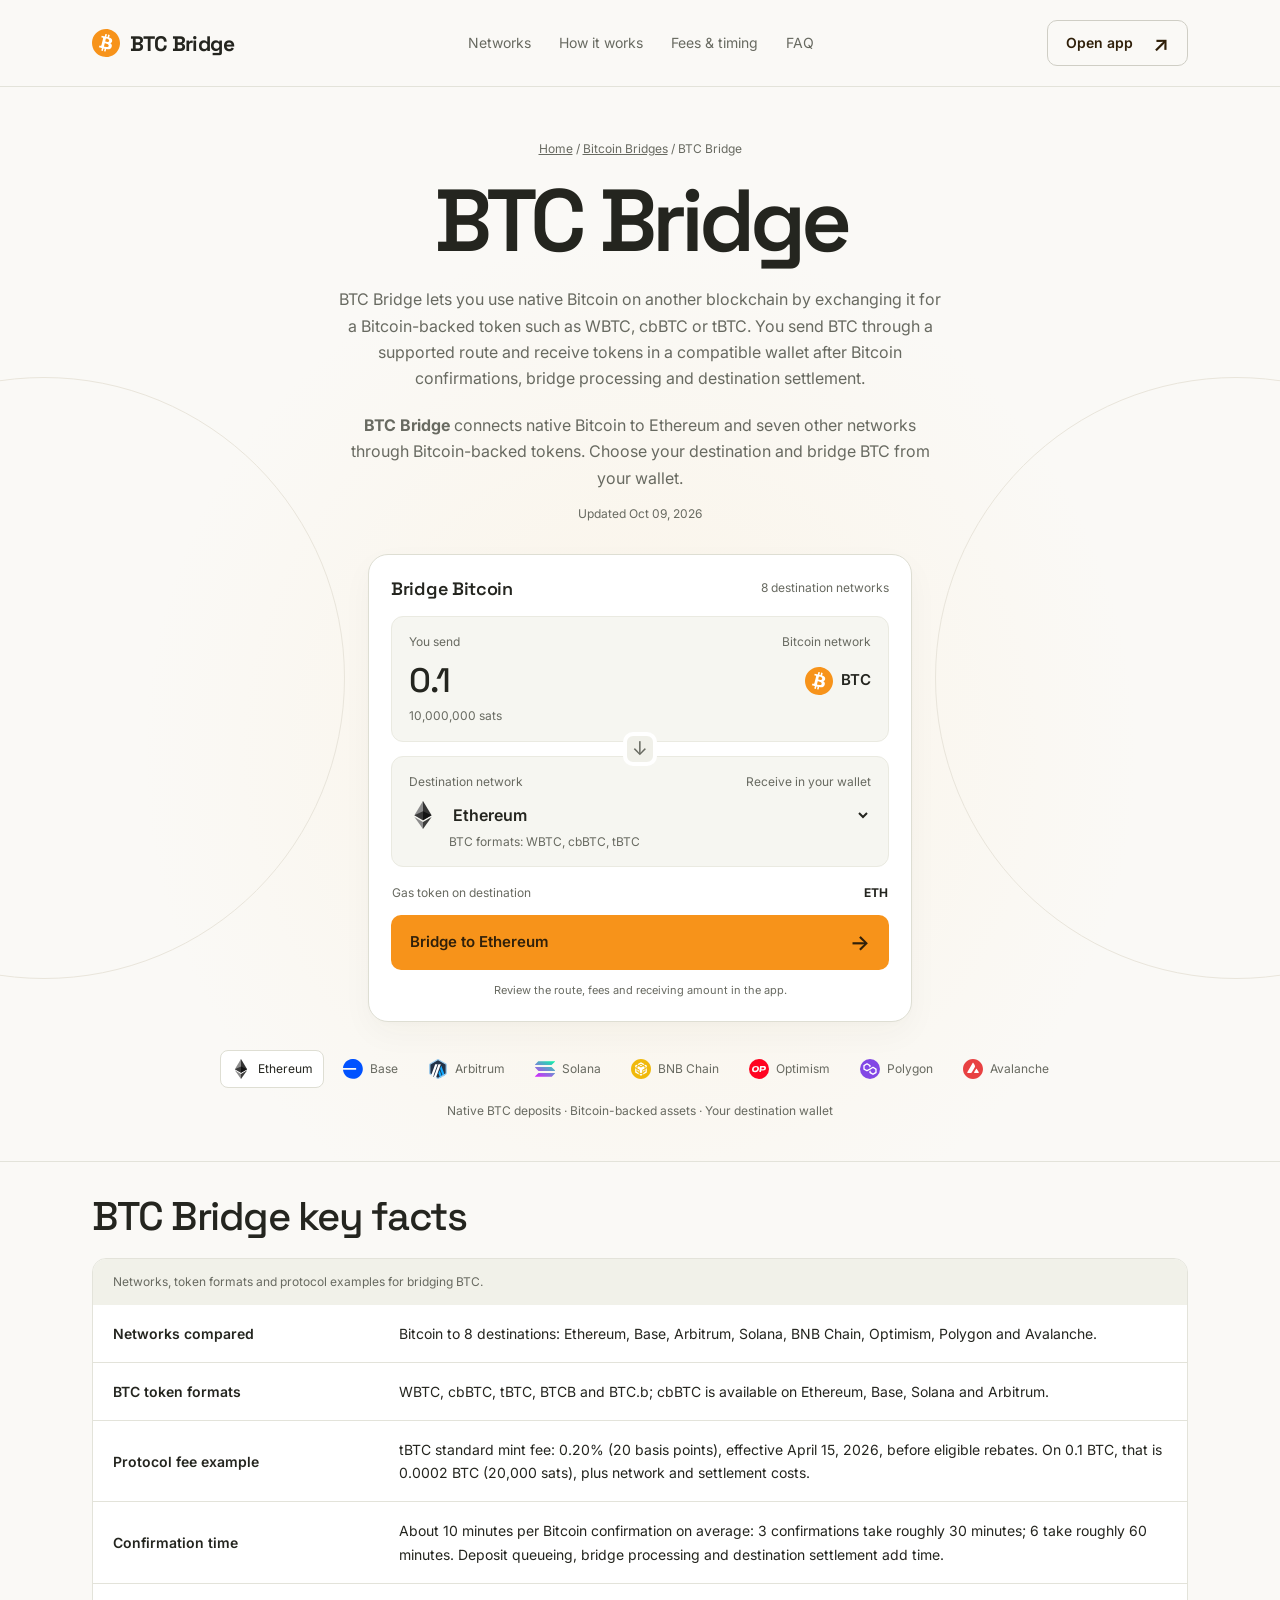
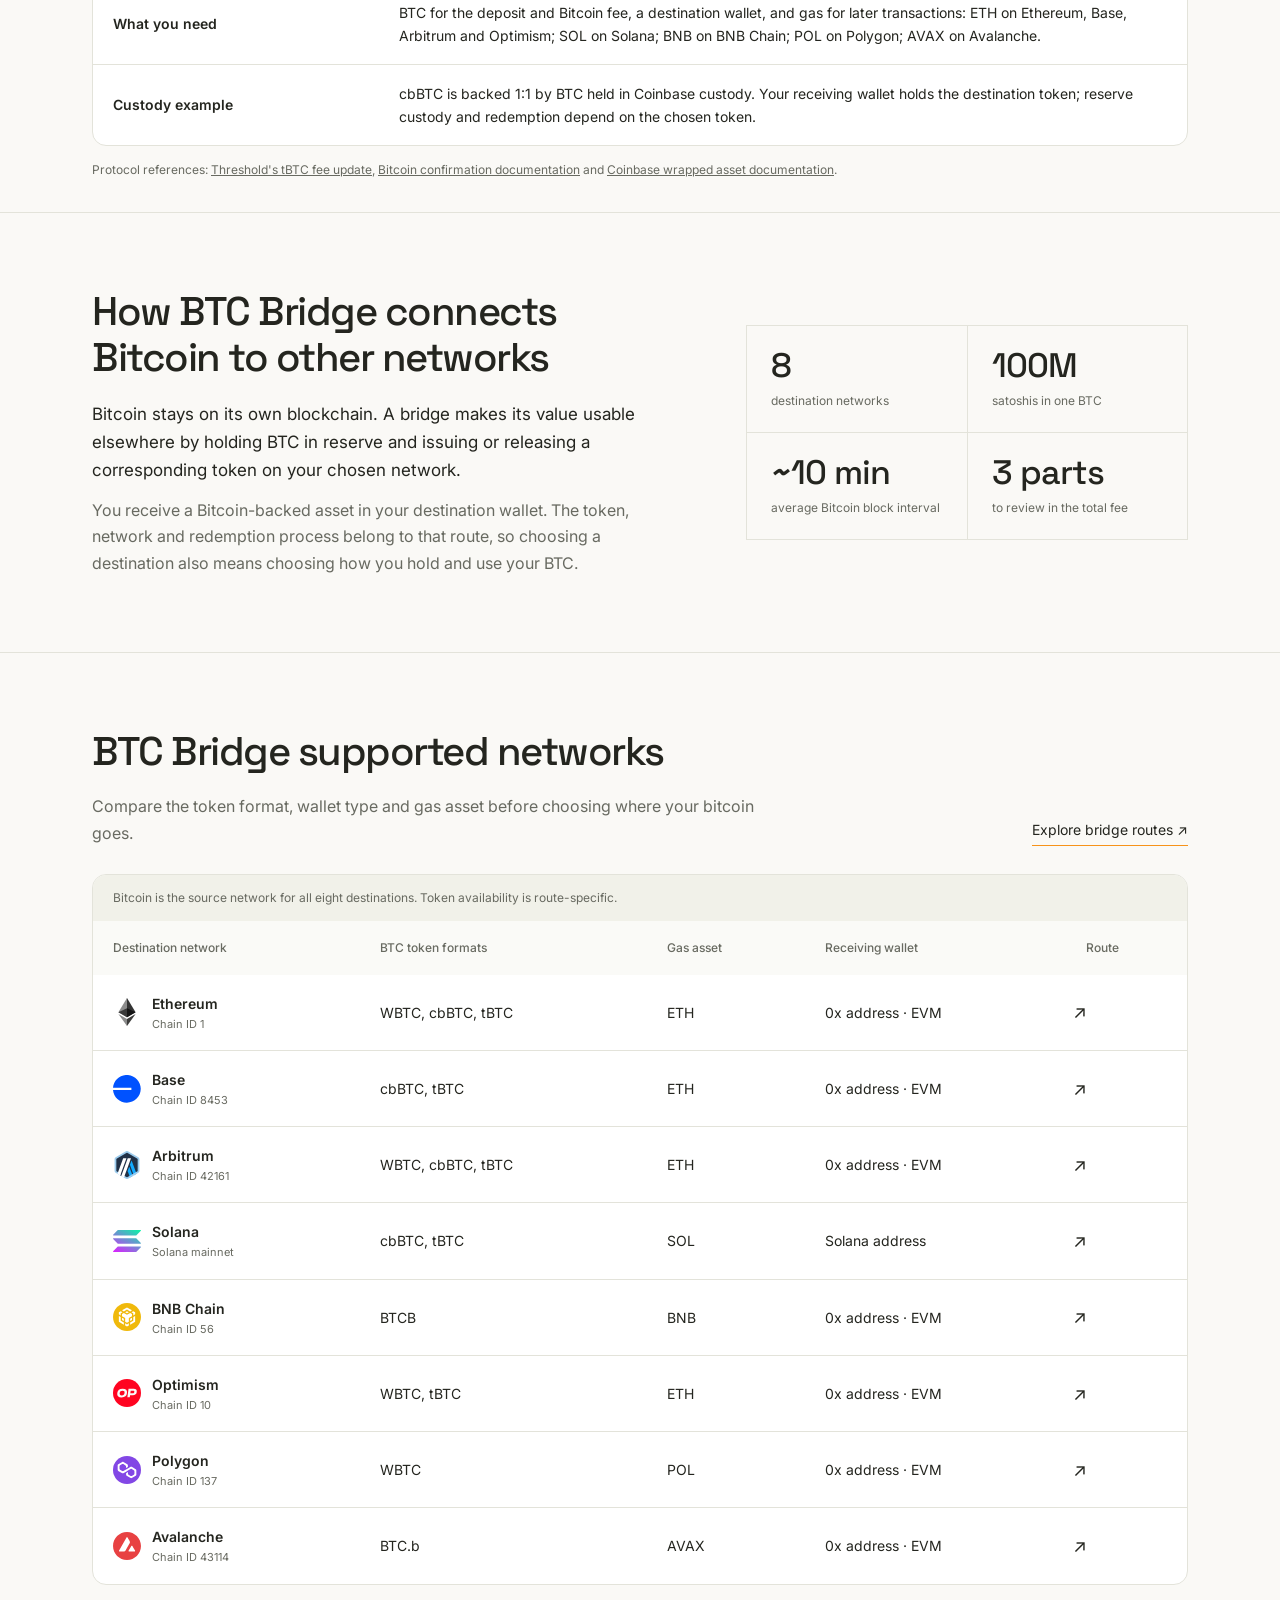
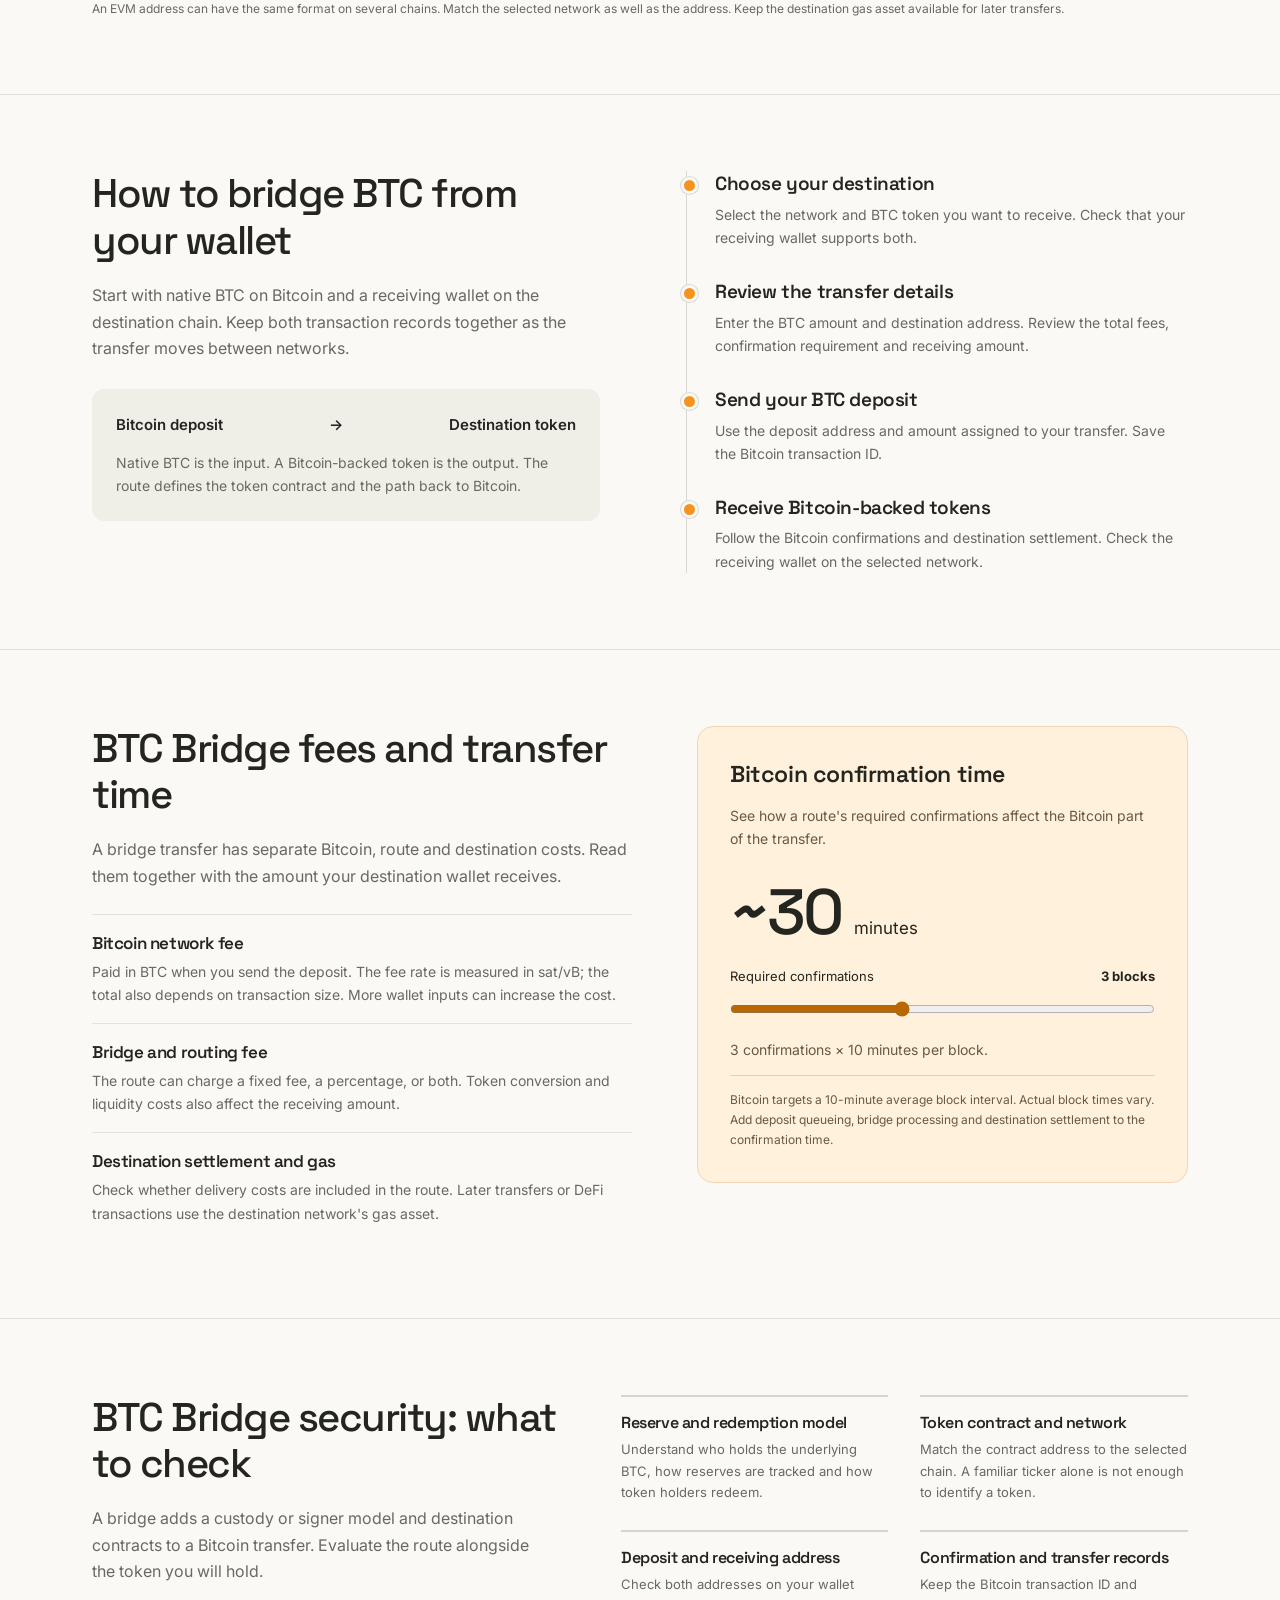
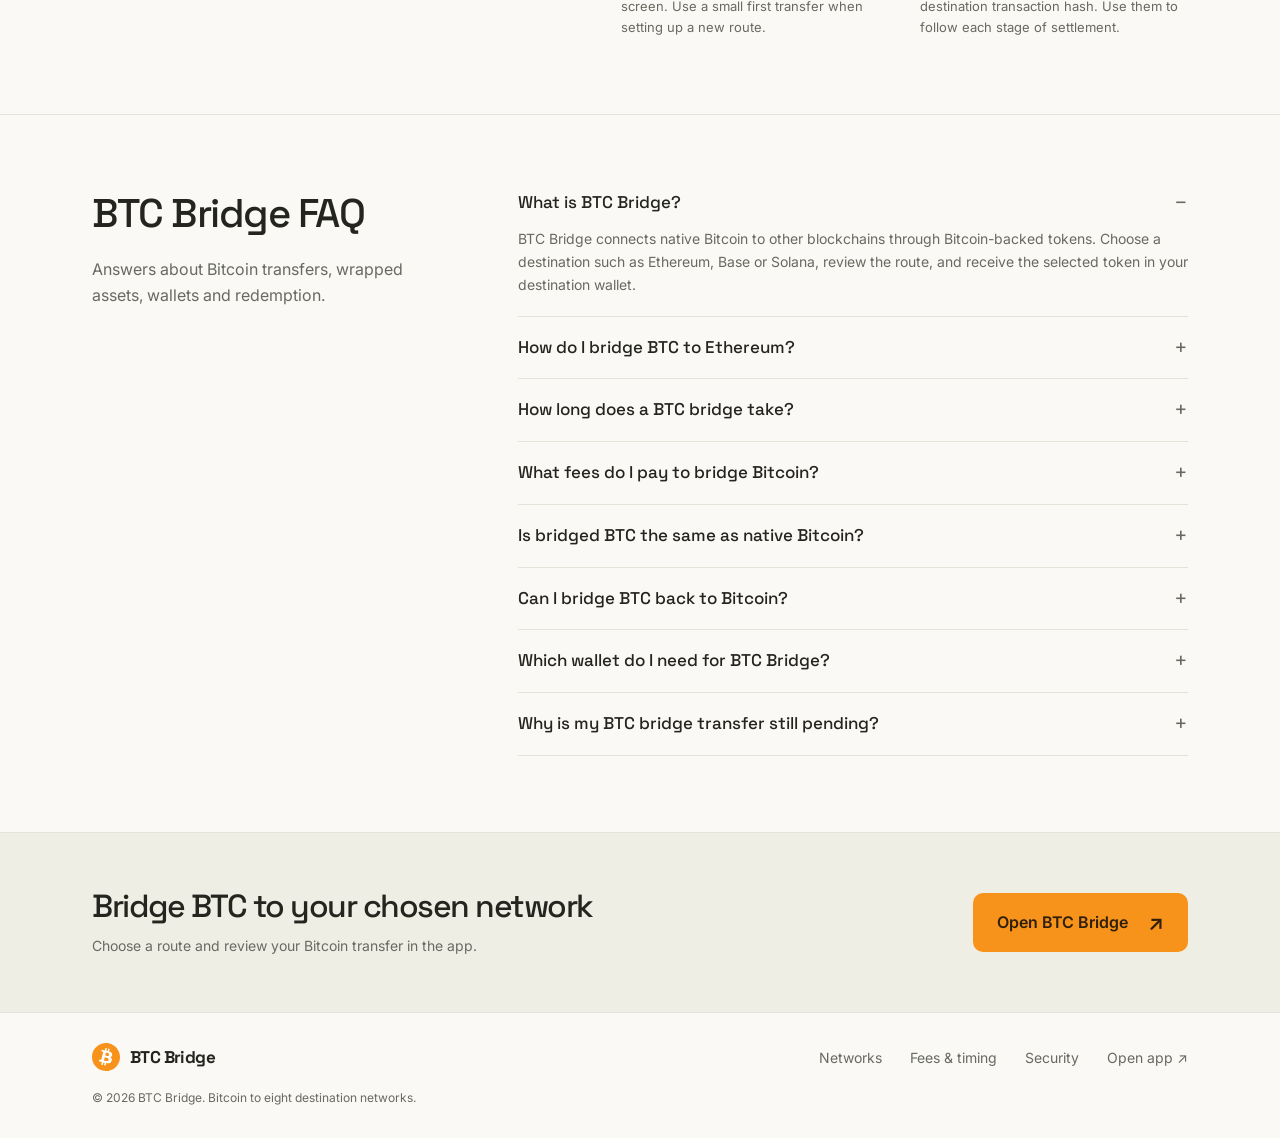
==== commit 808ee2f9: "SEO: facts table, freshness, breadcrumb, nofollow sources" ====
--- a/index.html
+++ b/index.html
@@ -30,64 +30,86 @@
 <link rel="preconnect" href="https://fonts.gstatic.com" crossorigin>
 <link rel="stylesheet" href="https://fonts.googleapis.com/css2?family=Inter:wght@400;500;600;700&family=Space+Grotesk:wght@500;700&display=swap">
 <link rel="stylesheet" href="styles.css">
-<script type="application/ld+json">{"@context": "https://schema.org", "@graph": [{"@type": "WebSite", "@id": "https://btc-bridge.github.io/#website", "url": "https://btc-bridge.github.io/", "name": "Website", "inLanguage": "en"}, {"@type": "WebPage", "@id": "https://btc-bridge.github.io/#webpage", "url": "https://btc-bridge.github.io/", "name": "BTC Bridge | Move Bitcoin to Ethereum & 7 More Networks", "description": "BTC Bridge connects Bitcoin to Ethereum, Base, Solana and more. Compare 8 networks, BTC token formats, bridge fees and confirmation times.", "isPartOf": {"@id": "https://btc-bridge.github.io/#website"}, "about": {"@id": "https://btc-bridge.github.io/#app"}, "breadcrumb": {"@id": "https://btc-bridge.github.io/#breadcrumb"}, "primaryImageOfPage": {"@type": "ImageObject", "url": "https://btc-bridge.github.io/og.png", "width": 1200, "height": 630}, "dateModified": "2026-10-09", "inLanguage": "en"}, {"@type": "SoftwareApplication", "@id": "https://btc-bridge.github.io/#app", "name": "BTC Bridge", "url": "https://btc-bridge.github.io/dashboard/", "applicationCategory": "FinanceApplication", "operatingSystem": "Web", "description": "Select a Bitcoin bridge destination, compare network requirements, convert BTC to satoshis and review confirmation timing.", "featureList": ["Eight destination networks", "BTC to satoshi conversion", "Destination gas and wallet comparison", "Bitcoin confirmation time calculator"], "image": "https://btc-bridge.github.io/og.png"}, {"@type": "BreadcrumbList", "@id": "https://btc-bridge.github.io/#breadcrumb", "itemListElement": [{"@type": "ListItem", "position": 1, "name": "BTC Bridge", "item": "https://btc-bridge.github.io/"}]}, {"@type": "FAQPage", "@id": "https://btc-bridge.github.io/#faq", "isPartOf": {"@id": "https://btc-bridge.github.io/#webpage"}, "mainEntity": [{"@type": "Question", "name": "What is BTC Bridge?", "acceptedAnswer": {"@type": "Answer", "text": "BTC Bridge connects native Bitcoin to other blockchains through Bitcoin-backed tokens. Choose a destination such as Ethereum, Base or Solana, review the route, and receive the selected token in your destination wallet."}}, {"@type": "Question", "name": "How do I bridge BTC to Ethereum?", "acceptedAnswer": {"@type": "Answer", "text": "Select Ethereum, enter your BTC amount and receiving address, and review the token and transfer fees. Send BTC to the deposit address assigned to the transfer. After the required Bitcoin confirmations and bridge processing, the destination token arrives on Ethereum."}}, {"@type": "Question", "name": "How long does a BTC bridge take?", "acceptedAnswer": {"@type": "Answer", "text": "The total time includes Bitcoin confirmations, bridge processing and destination settlement. Bitcoin targets one block every 10 minutes on average. Three required confirmations correspond to roughly 30 minutes of confirmation time; queueing and settlement add to that interval."}}, {"@type": "Question", "name": "What fees do I pay to bridge Bitcoin?", "acceptedAnswer": {"@type": "Answer", "text": "Review three components: the Bitcoin transaction fee, the route fee and destination settlement costs. The Bitcoin fee depends on the transaction size and sat/vB fee rate. Route fees can be fixed or percentage-based. Keep the destination gas asset available for later transactions."}}, {"@type": "Question", "name": "Is bridged BTC the same as native Bitcoin?", "acceptedAnswer": {"@type": "Answer", "text": "Native BTC exists on the Bitcoin blockchain. On another network, you hold a token representing bitcoin, such as WBTC, cbBTC, tBTC, BTCB or BTC.b. Each token has its own reserve, custody and redemption arrangements."}}, {"@type": "Question", "name": "Can I bridge BTC back to Bitcoin?", "acceptedAnswer": {"@type": "Answer", "text": "Use a redemption route that accepts your token on its current network and pays native BTC to a Bitcoin address. Review the minimum amount, redemption fee and confirmation requirements before sending the token."}}, {"@type": "Question", "name": "Which wallet do I need for BTC Bridge?", "acceptedAnswer": {"@type": "Answer", "text": "Use a Bitcoin wallet for the deposit and a wallet compatible with the destination network for receipt. Ethereum, Base, Arbitrum, BNB Chain, Optimism, Polygon and Avalanche C-Chain use EVM addresses. Solana uses a Solana address."}}, {"@type": "Question", "name": "Why is my BTC bridge transfer still pending?", "acceptedAnswer": {"@type": "Answer", "text": "Check the Bitcoin transaction first. An unconfirmed deposit is waiting for inclusion in a block; a confirmed deposit may still need additional confirmations. Once the route reaches its required count, bridge processing and destination settlement follow. Keep the transfer ID and both transaction records available."}}]}]}</script>
+<script type="application/ld+json">{"@context": "https://schema.org", "@graph": [{"@type": "WebSite", "@id": "https://btc-bridge.github.io/#website", "url": "https://btc-bridge.github.io/", "name": "Website", "inLanguage": "en"}, {"@type": "WebPage", "@id": "https://btc-bridge.github.io/#webpage", "url": "https://btc-bridge.github.io/", "name": "BTC Bridge | Move Bitcoin to Ethereum & 7 More Networks", "description": "BTC Bridge connects Bitcoin to Ethereum, Base, Solana and more. Compare 8 networks, BTC token formats, bridge fees and confirmation times.", "isPartOf": {"@id": "https://btc-bridge.github.io/#website"}, "about": {"@id": "https://btc-bridge.github.io/#app"}, "breadcrumb": {"@id": "https://btc-bridge.github.io/#breadcrumb"}, "primaryImageOfPage": {"@type": "ImageObject", "url": "https://btc-bridge.github.io/og.png", "width": 1200, "height": 630}, "datePublished": "2026-10-09", "dateModified": "2026-10-09", "inLanguage": "en"}, {"@type": "SoftwareApplication", "@id": "https://btc-bridge.github.io/#app", "name": "BTC Bridge", "url": "https://btc-bridge.github.io/dashboard/", "applicationCategory": "FinanceApplication", "operatingSystem": "Web", "description": "Select a Bitcoin bridge destination, compare network requirements, convert BTC to satoshis and review confirmation timing.", "featureList": ["Eight destination networks", "BTC to satoshi conversion", "Destination gas and wallet comparison", "Bitcoin confirmation time calculator"], "image": "https://btc-bridge.github.io/og.png"}, {"@type": "BreadcrumbList", "@id": "https://btc-bridge.github.io/#breadcrumb", "itemListElement": [{"@type": "ListItem", "position": 1, "name": "Home", "item": "https://btc-bridge.github.io/"}, {"@type": "ListItem", "position": 2, "name": "Bitcoin Bridges", "item": "https://btc-bridge.github.io/dashboard/"}, {"@type": "ListItem", "position": 3, "name": "BTC Bridge", "item": "https://btc-bridge.github.io/"}]}, {"@type": "FAQPage", "@id": "https://btc-bridge.github.io/#faq", "isPartOf": {"@id": "https://btc-bridge.github.io/#webpage"}, "mainEntity": [{"@type": "Question", "name": "What is BTC Bridge?", "acceptedAnswer": {"@type": "Answer", "text": "BTC Bridge connects native Bitcoin to other blockchains through Bitcoin-backed tokens. Choose a destination such as Ethereum, Base or Solana, review the route, and receive the selected token in your destination wallet."}}, {"@type": "Question", "name": "How do I bridge BTC to Ethereum?", "acceptedAnswer": {"@type": "Answer", "text": "Select Ethereum, enter your BTC amount and receiving address, and review the token and transfer fees. Send BTC to the deposit address assigned to the transfer. After the required Bitcoin confirmations and bridge processing, the destination token arrives on Ethereum."}}, {"@type": "Question", "name": "How long does a BTC bridge take?", "acceptedAnswer": {"@type": "Answer", "text": "The total time includes Bitcoin confirmations, bridge processing and destination settlement. Bitcoin targets one block every 10 minutes on average. Three required confirmations correspond to roughly 30 minutes of confirmation time; queueing and settlement add to that interval."}}, {"@type": "Question", "name": "What fees do I pay to bridge Bitcoin?", "acceptedAnswer": {"@type": "Answer", "text": "Review three components: the Bitcoin transaction fee, the route fee and destination settlement costs. The Bitcoin fee depends on the transaction size and sat/vB fee rate. Route fees can be fixed or percentage-based. Keep the destination gas asset available for later transactions."}}, {"@type": "Question", "name": "Is bridged BTC the same as native Bitcoin?", "acceptedAnswer": {"@type": "Answer", "text": "Native BTC exists on the Bitcoin blockchain. On another network, you hold a token representing bitcoin, such as WBTC, cbBTC, tBTC, BTCB or BTC.b. Each token has its own reserve, custody and redemption arrangements."}}, {"@type": "Question", "name": "Can I bridge BTC back to Bitcoin?", "acceptedAnswer": {"@type": "Answer", "text": "Use a redemption route that accepts your token on its current network and pays native BTC to a Bitcoin address. Review the minimum amount, redemption fee and confirmation requirements before sending the token."}}, {"@type": "Question", "name": "Which wallet do I need for BTC Bridge?", "acceptedAnswer": {"@type": "Answer", "text": "Use a Bitcoin wallet for the deposit and a wallet compatible with the destination network for receipt. Ethereum, Base, Arbitrum, BNB Chain, Optimism, Polygon and Avalanche C-Chain use EVM addresses. Solana uses a Solana address."}}, {"@type": "Question", "name": "Why is my BTC bridge transfer still pending?", "acceptedAnswer": {"@type": "Answer", "text": "Check the Bitcoin transaction first. An unconfirmed deposit is waiting for inclusion in a block; a confirmed deposit may still need additional confirmations. Once the route reaches its required count, bridge processing and destination settlement follow. Keep the transfer ID and both transaction records available."}}]}]}</script>
 </head>
 <body>
-<a class="cd3fa29" href="#main">Skip to content</a>
-<header class="c785eef"><div class="c541682">
-<div class="cd2a948"><img src="assets/tokens/btc.svg" alt="" width="28" height="28"><span>BTC Bridge</span></div>
+<a class="c95cccb" href="#main">Skip to content</a>
+<header class="cfa0bd8"><div class="ca039cc">
+<div class="cee627e"><img src="assets/tokens/btc.svg" alt="" width="28" height="28"><span>BTC Bridge</span></div>
 <nav aria-label="Primary"><a href="#routes">Networks</a><a href="#how">How it works</a><a href="#fees">Fees &amp; timing</a><a href="#faq">FAQ</a></nav>
-<a class="c1d1c59 c4ed78e" href="dashboard/">Open app <span class="c2f640c" aria-hidden="true">↗</span></a>
+<a class="c19c44b c7d02cc" href="dashboard/">Open app <span class="cf40db8" aria-hidden="true">↗</span></a>
 </div></header>
 <main id="main">
-<section class="cd96f69"><div class="c541682">
+<section class="cb91425"><div class="ca039cc">
+<nav class="c04d605" aria-label="Breadcrumb" style="margin:0 0 16px"><a href="/">Home</a> <span aria-hidden="true">/</span> <a href="dashboard/">Bitcoin Bridges</a> <span aria-hidden="true">/</span> <span aria-current="page">BTC Bridge</span></nav>
 <h1>BTC Bridge</h1>
-<p class="c00e6ce"><strong>BTC Bridge</strong> connects native Bitcoin to Ethereum and seven other networks through Bitcoin-backed tokens. Choose your destination and bridge BTC from your wallet.</p>
-<div class="c955609" aria-labelledby="widget-title">
-<div class="c8713dd"><h2 id="widget-title">Bridge Bitcoin</h2><span>8 destination networks</span></div>
-<div class="c339647"><div class="c0af75a"><label for="amount">You send</label><span>Bitcoin network</span></div>
-<div class="ca9a521"><input id="amount" type="text" inputmode="decimal" value="0.1" autocomplete="off" spellcheck="false" aria-describedby="sats amount-error" aria-label="Amount in BTC"><span class="c1bbc07"><img src="assets/tokens/btc.svg" alt="" width="28" height="28"> BTC</span></div>
-<div class="c3e2123" id="sats" aria-live="polite">10,000,000 sats</div><p class="c181481" id="amount-error" role="status"></p></div>
-<div class="ce08b17" aria-hidden="true"><span>↓</span></div>
-<div class="c339647"><div class="c0af75a"><label for="destination">Destination network</label><span>Receive in your wallet</span></div>
-<div class="c732af5"><img id="destination-icon" src="assets/tokens/eth.svg" alt="" width="28" height="28"><select id="destination" aria-describedby="token-note"><option value="ethereum">Ethereum</option><option value="base">Base</option><option value="arbitrum">Arbitrum</option><option value="solana">Solana</option><option value="bnb">BNB Chain</option><option value="optimism">Optimism</option><option value="polygon">Polygon</option><option value="avalanche">Avalanche</option></select></div>
-<p class="c0058b3" id="token-note">BTC formats: WBTC, cbBTC, tBTC</p></div>
-<div class="c7ed779"><span>Gas token on destination</span><strong id="gas-token">ETH</strong></div>
-<a class="c1d1c59" id="go" href="dashboard/"><span>Bridge to <span id="cta-network">Ethereum</span></span><span class="c2f640c" aria-hidden="true">→</span></a>
-<p class="ca5ec66">Review the route, fees and receiving amount in the app.</p>
+<p class="c4fd441" id="btc-bridge-answer">BTC Bridge lets you use native Bitcoin on another blockchain by exchanging it for a Bitcoin-backed token such as WBTC, cbBTC or tBTC. You send BTC through a supported route and receive tokens in a compatible wallet after Bitcoin confirmations, bridge processing and destination settlement.</p>
+<p class="c4fd441"><strong>BTC Bridge</strong> connects native Bitcoin to Ethereum and seven other networks through Bitcoin-backed tokens. Choose your destination and bridge BTC from your wallet.</p>
+<p class="cce9b59"><time datetime="2026-10-09">Updated Oct 09, 2026</time></p>
+<div class="c570163" aria-labelledby="widget-title">
+<div class="cff383a"><h2 id="widget-title">Bridge Bitcoin</h2><span>8 destination networks</span></div>
+<div class="c800d40"><div class="c5931e0"><label for="amount">You send</label><span>Bitcoin network</span></div>
+<div class="c754810"><input id="amount" type="text" inputmode="decimal" value="0.1" autocomplete="off" spellcheck="false" aria-describedby="sats amount-error" aria-label="Amount in BTC"><span class="ce6c400"><img src="assets/tokens/btc.svg" alt="" width="28" height="28"> BTC</span></div>
+<div class="ca3feff" id="sats" aria-live="polite">10,000,000 sats</div><p class="c7ccc16" id="amount-error" role="status"></p></div>
+<div class="ce79782" aria-hidden="true"><span>↓</span></div>
+<div class="c800d40"><div class="c5931e0"><label for="destination">Destination network</label><span>Receive in your wallet</span></div>
+<div class="ca09ff6"><img id="destination-icon" src="assets/tokens/eth.svg" alt="" width="28" height="28"><select id="destination" aria-describedby="token-note"><option value="ethereum">Ethereum</option><option value="base">Base</option><option value="arbitrum">Arbitrum</option><option value="solana">Solana</option><option value="bnb">BNB Chain</option><option value="optimism">Optimism</option><option value="polygon">Polygon</option><option value="avalanche">Avalanche</option></select></div>
+<p class="c3a4133" id="token-note">BTC formats: WBTC, cbBTC, tBTC</p></div>
+<div class="c7c3038"><span>Gas token on destination</span><strong id="gas-token">ETH</strong></div>
+<a class="c19c44b" id="go" href="dashboard/"><span>Bridge to <span id="cta-network">Ethereum</span></span><span class="cf40db8" aria-hidden="true">→</span></a>
+<p class="ca3a2df">Review the route, fees and receiving amount in the app.</p>
 </div>
-<div class="c505360" role="group" aria-label="Choose a bridge destination"><button type="button" data-slug="ethereum" aria-pressed="true"><img src="assets/tokens/eth.svg" alt="" width="28" height="28"><span>Ethereum</span></button><button type="button" data-slug="base" aria-pressed="false"><img src="assets/tokens/base.svg" alt="" width="28" height="28"><span>Base</span></button><button type="button" data-slug="arbitrum" aria-pressed="false"><img src="assets/tokens/arb.svg" alt="" width="28" height="28"><span>Arbitrum</span></button><button type="button" data-slug="solana" aria-pressed="false"><img src="assets/tokens/sol.svg" alt="" width="28" height="28"><span>Solana</span></button><button type="button" data-slug="bnb" aria-pressed="false"><img src="assets/tokens/bnb.svg" alt="" width="28" height="28"><span>BNB Chain</span></button><button type="button" data-slug="optimism" aria-pressed="false"><img src="assets/tokens/optimism.svg" alt="" width="28" height="28"><span>Optimism</span></button><button type="button" data-slug="polygon" aria-pressed="false"><img src="assets/tokens/polygon.svg" alt="" width="28" height="28"><span>Polygon</span></button><button type="button" data-slug="avalanche" aria-pressed="false"><img src="assets/tokens/avalanche.svg" alt="" width="28" height="28"><span>Avalanche</span></button></div>
-<p class="c57e413">Native BTC deposits · Bitcoin-backed assets · Your destination wallet</p>
+<div class="c4f3d68" role="group" aria-label="Choose a bridge destination"><button type="button" data-slug="ethereum" aria-pressed="true"><img src="assets/tokens/eth.svg" alt="" width="28" height="28"><span>Ethereum</span></button><button type="button" data-slug="base" aria-pressed="false"><img src="assets/tokens/base.svg" alt="" width="28" height="28"><span>Base</span></button><button type="button" data-slug="arbitrum" aria-pressed="false"><img src="assets/tokens/arb.svg" alt="" width="28" height="28"><span>Arbitrum</span></button><button type="button" data-slug="solana" aria-pressed="false"><img src="assets/tokens/sol.svg" alt="" width="28" height="28"><span>Solana</span></button><button type="button" data-slug="bnb" aria-pressed="false"><img src="assets/tokens/bnb.svg" alt="" width="28" height="28"><span>BNB Chain</span></button><button type="button" data-slug="optimism" aria-pressed="false"><img src="assets/tokens/optimism.svg" alt="" width="28" height="28"><span>Optimism</span></button><button type="button" data-slug="polygon" aria-pressed="false"><img src="assets/tokens/polygon.svg" alt="" width="28" height="28"><span>Polygon</span></button><button type="button" data-slug="avalanche" aria-pressed="false"><img src="assets/tokens/avalanche.svg" alt="" width="28" height="28"><span>Avalanche</span></button></div>
+<p class="cce9b59">Native BTC deposits · Bitcoin-backed assets · Your destination wallet</p>
 </div></section>
-<section class="cecc6b5" id="what"><div class="c541682 ca0ab56">
+<section class="c683b49" id="key-facts" aria-labelledby="key-facts-title" style="padding:32px 0">
+<div class="ca039cc">
+<h2 id="key-facts-title">BTC Bridge key facts</h2>
+<div class="cb58d56" role="region" aria-label="BTC Bridge key facts" tabindex="0" style="margin:0">
+<table style="min-width:0">
+<caption>Networks, token formats and protocol examples for bridging BTC.</caption>
+<tbody>
+<tr><th scope="row" style="width:28%">Networks compared</th><td>Bitcoin to 8 destinations: Ethereum, Base, Arbitrum, Solana, BNB Chain, Optimism, Polygon and Avalanche.</td></tr>
+<tr><th scope="row">BTC token formats</th><td>WBTC, cbBTC, tBTC, BTCB and BTC.b; cbBTC is available on Ethereum, Base, Solana and Arbitrum.</td></tr>
+<tr><th scope="row">Protocol fee example</th><td>tBTC standard mint fee: 0.20% (20 basis points), effective April 15, 2026, before eligible rebates. On 0.1 BTC, that is 0.0002 BTC (20,000 sats), plus network and settlement costs.</td></tr>
+<tr><th scope="row">Confirmation time</th><td>About 10 minutes per Bitcoin confirmation on average: 3 confirmations take roughly 30 minutes; 6 take roughly 60 minutes. Deposit queueing, bridge processing and destination settlement add time.</td></tr>
+<tr><th scope="row">What you need</th><td>BTC for the deposit and Bitcoin fee, a destination wallet, and gas for later transactions: ETH on Ethereum, Base, Arbitrum and Optimism; SOL on Solana; BNB on BNB Chain; POL on Polygon; AVAX on Avalanche.</td></tr>
+<tr><th scope="row">Custody example</th><td>cbBTC is backed 1:1 by BTC held in Coinbase custody. Your receiving wallet holds the destination token; reserve custody and redemption depend on the chosen token.</td></tr>
+</tbody>
+</table>
+</div>
+<p class="c04d605">Protocol references: <a href="https://www.threshold.network/blog/tbtc-mint-fee-reinstatement" rel="nofollow noopener" target="_blank">Threshold's tBTC fee update</a>, <a href="https://developer.bitcoin.org/devguide/payment_processing.html" rel="nofollow noopener" target="_blank">Bitcoin confirmation documentation</a> and <a href="https://help.coinbase.com/en/exchange/crypto-transfers/wrapped-assets" rel="nofollow noopener" target="_blank">Coinbase wrapped asset documentation</a>.</p>
+</div>
+</section>
+<section class="c683b49" id="what"><div class="ca039cc c8466c8">
 <div><h2>How BTC Bridge connects Bitcoin to other networks</h2>
-<p class="c04bf71">Bitcoin stays on its own blockchain. A bridge makes its value usable elsewhere by holding BTC in reserve and issuing or releasing a corresponding token on your chosen network.</p>
-<p class="c9f25bf">You receive a Bitcoin-backed asset in your destination wallet. The token, network and redemption process belong to that route, so choosing a destination also means choosing how you hold and use your BTC.</p></div>
-<ul class="cc0e282"><li><b>8</b>destination networks</li><li><b>100M</b>satoshis in one BTC</li><li><b>~10 min</b>average Bitcoin block interval</li><li><b>3 parts</b>to review in the total fee</li></ul>
+<p class="ce383c9">Bitcoin stays on its own blockchain. A bridge makes its value usable elsewhere by holding BTC in reserve and issuing or releasing a corresponding token on your chosen network.</p>
+<p class="cb1e552">You receive a Bitcoin-backed asset in your destination wallet. The token, network and redemption process belong to that route, so choosing a destination also means choosing how you hold and use your BTC.</p></div>
+<ul class="c973b3a"><li><b>8</b>destination networks</li><li><b>100M</b>satoshis in one BTC</li><li><b>~10 min</b>average Bitcoin block interval</li><li><b>3 parts</b>to review in the total fee</li></ul>
 </div></section>
 
-<section class="cecc6b5" id="routes"><div class="c541682">
-<div class="cd56fc4"><div><h2>BTC Bridge supported networks</h2><p class="c9f25bf">Compare the token format, wallet type and gas asset before choosing where your bitcoin goes.</p></div><a class="c76b6ce" href="dashboard/">Explore bridge routes ↗</a></div>
-<div class="ca2d41d" role="region" aria-label="Supported Bitcoin bridge networks" tabindex="0"><table><caption>Bitcoin is the source network for all eight destinations. Token availability is route-specific.</caption><thead><tr><th scope="col">Destination network</th><th scope="col">BTC token formats</th><th scope="col">Gas asset</th><th scope="col">Receiving wallet</th><th scope="col">Route</th></tr></thead><tbody><tr><th scope="row"><span class="cd1da3e"><img src="assets/tokens/eth.svg" alt="" width="28" height="28"><span>Ethereum<small>Chain ID 1</small></span></span></th><td>WBTC, cbBTC, tBTC</td><td>ETH</td><td>0x address · EVM</td><td><a href="dashboard/" aria-label="Bridge BTC to Ethereum">↗</a></td></tr><tr><th scope="row"><span class="cd1da3e"><img src="assets/tokens/base.svg" alt="" width="28" height="28"><span>Base<small>Chain ID 8453</small></span></span></th><td>cbBTC, tBTC</td><td>ETH</td><td>0x address · EVM</td><td><a href="dashboard/" aria-label="Bridge BTC to Base">↗</a></td></tr><tr><th scope="row"><span class="cd1da3e"><img src="assets/tokens/arb.svg" alt="" width="28" height="28"><span>Arbitrum<small>Chain ID 42161</small></span></span></th><td>WBTC, cbBTC, tBTC</td><td>ETH</td><td>0x address · EVM</td><td><a href="dashboard/" aria-label="Bridge BTC to Arbitrum">↗</a></td></tr><tr><th scope="row"><span class="cd1da3e"><img src="assets/tokens/sol.svg" alt="" width="28" height="28"><span>Solana<small>Solana mainnet</small></span></span></th><td>cbBTC, tBTC</td><td>SOL</td><td>Solana address</td><td><a href="dashboard/" aria-label="Bridge BTC to Solana">↗</a></td></tr><tr><th scope="row"><span class="cd1da3e"><img src="assets/tokens/bnb.svg" alt="" width="28" height="28"><span>BNB Chain<small>Chain ID 56</small></span></span></th><td>BTCB</td><td>BNB</td><td>0x address · EVM</td><td><a href="dashboard/" aria-label="Bridge BTC to BNB Chain">↗</a></td></tr><tr><th scope="row"><span class="cd1da3e"><img src="assets/tokens/optimism.svg" alt="" width="28" height="28"><span>Optimism<small>Chain ID 10</small></span></span></th><td>WBTC, tBTC</td><td>ETH</td><td>0x address · EVM</td><td><a href="dashboard/" aria-label="Bridge BTC to Optimism">↗</a></td></tr><tr><th scope="row"><span class="cd1da3e"><img src="assets/tokens/polygon.svg" alt="" width="28" height="28"><span>Polygon<small>Chain ID 137</small></span></span></th><td>WBTC</td><td>POL</td><td>0x address · EVM</td><td><a href="dashboard/" aria-label="Bridge BTC to Polygon">↗</a></td></tr><tr><th scope="row"><span class="cd1da3e"><img src="assets/tokens/avalanche.svg" alt="" width="28" height="28"><span>Avalanche<small>Chain ID 43114</small></span></span></th><td>BTC.b</td><td>AVAX</td><td>0x address · EVM</td><td><a href="dashboard/" aria-label="Bridge BTC to Avalanche">↗</a></td></tr></tbody></table></div>
-<p class="c58ce59">An EVM address can have the same format on several chains. Match the selected network as well as the address. Keep the destination gas asset available for later transfers.</p>
+<section class="c683b49" id="routes"><div class="ca039cc">
+<div class="c03b78f"><div><h2>BTC Bridge supported networks</h2><p class="cb1e552">Compare the token format, wallet type and gas asset before choosing where your bitcoin goes.</p></div><a class="c4503d1" href="dashboard/">Explore bridge routes ↗</a></div>
+<div class="cb58d56" role="region" aria-label="Supported Bitcoin bridge networks" tabindex="0"><table><caption>Bitcoin is the source network for all eight destinations. Token availability is route-specific.</caption><thead><tr><th scope="col">Destination network</th><th scope="col">BTC token formats</th><th scope="col">Gas asset</th><th scope="col">Receiving wallet</th><th scope="col">Route</th></tr></thead><tbody><tr><th scope="row"><span class="c8831e7"><img src="assets/tokens/eth.svg" alt="" width="28" height="28"><span>Ethereum<small>Chain ID 1</small></span></span></th><td>WBTC, cbBTC, tBTC</td><td>ETH</td><td>0x address · EVM</td><td><a href="dashboard/" aria-label="Bridge BTC to Ethereum">↗</a></td></tr><tr><th scope="row"><span class="c8831e7"><img src="assets/tokens/base.svg" alt="" width="28" height="28"><span>Base<small>Chain ID 8453</small></span></span></th><td>cbBTC, tBTC</td><td>ETH</td><td>0x address · EVM</td><td><a href="dashboard/" aria-label="Bridge BTC to Base">↗</a></td></tr><tr><th scope="row"><span class="c8831e7"><img src="assets/tokens/arb.svg" alt="" width="28" height="28"><span>Arbitrum<small>Chain ID 42161</small></span></span></th><td>WBTC, cbBTC, tBTC</td><td>ETH</td><td>0x address · EVM</td><td><a href="dashboard/" aria-label="Bridge BTC to Arbitrum">↗</a></td></tr><tr><th scope="row"><span class="c8831e7"><img src="assets/tokens/sol.svg" alt="" width="28" height="28"><span>Solana<small>Solana mainnet</small></span></span></th><td>cbBTC, tBTC</td><td>SOL</td><td>Solana address</td><td><a href="dashboard/" aria-label="Bridge BTC to Solana">↗</a></td></tr><tr><th scope="row"><span class="c8831e7"><img src="assets/tokens/bnb.svg" alt="" width="28" height="28"><span>BNB Chain<small>Chain ID 56</small></span></span></th><td>BTCB</td><td>BNB</td><td>0x address · EVM</td><td><a href="dashboard/" aria-label="Bridge BTC to BNB Chain">↗</a></td></tr><tr><th scope="row"><span class="c8831e7"><img src="assets/tokens/optimism.svg" alt="" width="28" height="28"><span>Optimism<small>Chain ID 10</small></span></span></th><td>WBTC, tBTC</td><td>ETH</td><td>0x address · EVM</td><td><a href="dashboard/" aria-label="Bridge BTC to Optimism">↗</a></td></tr><tr><th scope="row"><span class="c8831e7"><img src="assets/tokens/polygon.svg" alt="" width="28" height="28"><span>Polygon<small>Chain ID 137</small></span></span></th><td>WBTC</td><td>POL</td><td>0x address · EVM</td><td><a href="dashboard/" aria-label="Bridge BTC to Polygon">↗</a></td></tr><tr><th scope="row"><span class="c8831e7"><img src="assets/tokens/avalanche.svg" alt="" width="28" height="28"><span>Avalanche<small>Chain ID 43114</small></span></span></th><td>BTC.b</td><td>AVAX</td><td>0x address · EVM</td><td><a href="dashboard/" aria-label="Bridge BTC to Avalanche">↗</a></td></tr></tbody></table></div>
+<p class="c04d605">An EVM address can have the same format on several chains. Match the selected network as well as the address. Keep the destination gas asset available for later transfers.</p>
 </div></section>
 
-<section class="cecc6b5" id="how"><div class="c541682 ce232a5"><div><h2>How to bridge BTC from your wallet</h2><p class="c9f25bf">Start with native BTC on Bitcoin and a receiving wallet on the destination chain. Keep both transaction records together as the transfer moves between networks.</p><div class="c99a7ad"><div class="c1bbc07"><span>Bitcoin deposit</span><span aria-hidden="true">→</span><span>Destination token</span></div><p>Native BTC is the input. A Bitcoin-backed token is the output. The route defines the token contract and the path back to Bitcoin.</p></div></div>
-<ol class="c32c7a6"><li><h3>Choose your destination</h3>Select the network and BTC token you want to receive. Check that your receiving wallet supports both.</li><li><h3>Review the transfer details</h3>Enter the BTC amount and destination address. Review the total fees, confirmation requirement and receiving amount.</li><li><h3>Send your BTC deposit</h3>Use the deposit address and amount assigned to your transfer. Save the Bitcoin transaction ID.</li><li><h3>Receive Bitcoin-backed tokens</h3>Follow the Bitcoin confirmations and destination settlement. Check the receiving wallet on the selected network.</li></ol>
+<section class="c683b49" id="how"><div class="ca039cc c0c1893"><div><h2>How to bridge BTC from your wallet</h2><p class="cb1e552">Start with native BTC on Bitcoin and a receiving wallet on the destination chain. Keep both transaction records together as the transfer moves between networks.</p><div class="c8de75a"><div class="ce6c400"><span>Bitcoin deposit</span><span aria-hidden="true">→</span><span>Destination token</span></div><p>Native BTC is the input. A Bitcoin-backed token is the output. The route defines the token contract and the path back to Bitcoin.</p></div></div>
+<ol class="c79c6eb"><li><h3>Choose your destination</h3>Select the network and BTC token you want to receive. Check that your receiving wallet supports both.</li><li><h3>Review the transfer details</h3>Enter the BTC amount and destination address. Review the total fees, confirmation requirement and receiving amount.</li><li><h3>Send your BTC deposit</h3>Use the deposit address and amount assigned to your transfer. Save the Bitcoin transaction ID.</li><li><h3>Receive Bitcoin-backed tokens</h3>Follow the Bitcoin confirmations and destination settlement. Check the receiving wallet on the selected network.</li></ol>
 </div></section>
 
-<section class="cecc6b5" id="fees"><div class="c541682 c00ad01"><div><h2>BTC Bridge fees and transfer time</h2><p class="c9f25bf">A bridge transfer has separate Bitcoin, route and destination costs. Read them together with the amount your destination wallet receives.</p><div class="c59fbef"><div class="c06aab5"><h3>Bitcoin network fee</h3><p>Paid in BTC when you send the deposit. The fee rate is measured in sat/vB; the total also depends on transaction size. More wallet inputs can increase the cost.</p></div><div class="c06aab5"><h3>Bridge and routing fee</h3><p>The route can charge a fixed fee, a percentage, or both. Token conversion and liquidity costs also affect the receiving amount.</p></div><div class="c06aab5"><h3>Destination settlement and gas</h3><p>Check whether delivery costs are included in the route. Later transfers or DeFi transactions use the destination network's gas asset.</p></div></div></div>
-<div class="c9298c2"><h3>Bitcoin confirmation time</h3><p>See how a route's required confirmations affect the Bitcoin part of the transfer.</p><div class="c78cf49"><output id="minutes" for="confirmations">~30</output> <span>minutes</span></div><label for="confirmations"><span>Required confirmations</span><strong id="confirmation-count">3 blocks</strong></label><input type="range" id="confirmations" min="1" max="6" value="3" step="1" aria-describedby="time-formula"><p id="time-formula">3 confirmations × 10 minutes per block.</p><p class="c79e54a">Bitcoin targets a 10-minute average block interval. Actual block times vary. Add deposit queueing, bridge processing and destination settlement to the confirmation time.</p></div>
+<section class="c683b49" id="fees"><div class="ca039cc c386552"><div><h2>BTC Bridge fees and transfer time</h2><p class="cb1e552">A bridge transfer has separate Bitcoin, route and destination costs. Read them together with the amount your destination wallet receives.</p><div class="ce116f4"><div class="c63b69f"><h3>Bitcoin network fee</h3><p>Paid in BTC when you send the deposit. The fee rate is measured in sat/vB; the total also depends on transaction size. More wallet inputs can increase the cost.</p></div><div class="c63b69f"><h3>Bridge and routing fee</h3><p>The route can charge a fixed fee, a percentage, or both. Token conversion and liquidity costs also affect the receiving amount.</p></div><div class="c63b69f"><h3>Destination settlement and gas</h3><p>Check whether delivery costs are included in the route. Later transfers or DeFi transactions use the destination network's gas asset.</p></div></div></div>
+<div class="c4d2f9a"><h3>Bitcoin confirmation time</h3><p>See how a route's required confirmations affect the Bitcoin part of the transfer.</p><div class="c56e360"><output id="minutes" for="confirmations">~30</output> <span>minutes</span></div><label for="confirmations"><span>Required confirmations</span><strong id="confirmation-count">3 blocks</strong></label><input type="range" id="confirmations" min="1" max="6" value="3" step="1" aria-describedby="time-formula"><p id="time-formula">3 confirmations × 10 minutes per block.</p><p class="c1c3830">Bitcoin targets a 10-minute average block interval. Actual block times vary. Add deposit queueing, bridge processing and destination settlement to the confirmation time.</p></div>
 </div></section>
 
-<section class="cecc6b5" id="safety"><div class="c541682 cc10eca"><div><h2>BTC Bridge security: what to check</h2><p class="c9f25bf">A bridge adds a custody or signer model and destination contracts to a Bitcoin transfer. Evaluate the route alongside the token you will hold.</p></div><ul class="ce52f42"><li><h3>Reserve and redemption model</h3><p>Understand who holds the underlying BTC, how reserves are tracked and how token holders redeem.</p></li><li><h3>Token contract and network</h3><p>Match the contract address to the selected chain. A familiar ticker alone is not enough to identify a token.</p></li><li><h3>Deposit and receiving address</h3><p>Check both addresses on your wallet screen. Use a small first transfer when setting up a new route.</p></li><li><h3>Confirmation and transfer records</h3><p>Keep the Bitcoin transaction ID and destination transaction hash. Use them to follow each stage of settlement.</p></li></ul></div></section>
+<section class="c683b49" id="safety"><div class="ca039cc c35a268"><div><h2>BTC Bridge security: what to check</h2><p class="cb1e552">A bridge adds a custody or signer model and destination contracts to a Bitcoin transfer. Evaluate the route alongside the token you will hold.</p></div><ul class="cab42aa"><li><h3>Reserve and redemption model</h3><p>Understand who holds the underlying BTC, how reserves are tracked and how token holders redeem.</p></li><li><h3>Token contract and network</h3><p>Match the contract address to the selected chain. A familiar ticker alone is not enough to identify a token.</p></li><li><h3>Deposit and receiving address</h3><p>Check both addresses on your wallet screen. Use a small first transfer when setting up a new route.</p></li><li><h3>Confirmation and transfer records</h3><p>Keep the Bitcoin transaction ID and destination transaction hash. Use them to follow each stage of settlement.</p></li></ul></div></section>
 
-<section class="cecc6b5" id="faq"><div class="c541682 c0b0597"><div><h2>BTC Bridge FAQ</h2><p class="c9f25bf">Answers about Bitcoin transfers, wrapped assets, wallets and redemption.</p></div><div class="c6c4245"><details open><summary>What is BTC Bridge?</summary><p>BTC Bridge connects native Bitcoin to other blockchains through Bitcoin-backed tokens. Choose a destination such as Ethereum, Base or Solana, review the route, and receive the selected token in your destination wallet.</p></details><details><summary>How do I bridge BTC to Ethereum?</summary><p>Select Ethereum, enter your BTC amount and receiving address, and review the token and transfer fees. Send BTC to the deposit address assigned to the transfer. After the required Bitcoin confirmations and bridge processing, the destination token arrives on Ethereum.</p></details><details><summary>How long does a BTC bridge take?</summary><p>The total time includes Bitcoin confirmations, bridge processing and destination settlement. Bitcoin targets one block every 10 minutes on average. Three required confirmations correspond to roughly 30 minutes of confirmation time; queueing and settlement add to that interval.</p></details><details><summary>What fees do I pay to bridge Bitcoin?</summary><p>Review three components: the Bitcoin transaction fee, the route fee and destination settlement costs. The Bitcoin fee depends on the transaction size and sat/vB fee rate. Route fees can be fixed or percentage-based. Keep the destination gas asset available for later transactions.</p></details><details><summary>Is bridged BTC the same as native Bitcoin?</summary><p>Native BTC exists on the Bitcoin blockchain. On another network, you hold a token representing bitcoin, such as WBTC, cbBTC, tBTC, BTCB or BTC.b. Each token has its own reserve, custody and redemption arrangements.</p></details><details><summary>Can I bridge BTC back to Bitcoin?</summary><p>Use a redemption route that accepts your token on its current network and pays native BTC to a Bitcoin address. Review the minimum amount, redemption fee and confirmation requirements before sending the token.</p></details><details><summary>Which wallet do I need for BTC Bridge?</summary><p>Use a Bitcoin wallet for the deposit and a wallet compatible with the destination network for receipt. Ethereum, Base, Arbitrum, BNB Chain, Optimism, Polygon and Avalanche C-Chain use EVM addresses. Solana uses a Solana address.</p></details><details><summary>Why is my BTC bridge transfer still pending?</summary><p>Check the Bitcoin transaction first. An unconfirmed deposit is waiting for inclusion in a block; a confirmed deposit may still need additional confirmations. Once the route reaches its required count, bridge processing and destination settlement follow. Keep the transfer ID and both transaction records available.</p></details></div></div></section>
+<section class="c683b49" id="faq"><div class="ca039cc cbc977c"><div><h2>BTC Bridge FAQ</h2><p class="cb1e552">Answers about Bitcoin transfers, wrapped assets, wallets and redemption.</p></div><div class="c8b2d99"><details open><summary>What is BTC Bridge?</summary><p>BTC Bridge connects native Bitcoin to other blockchains through Bitcoin-backed tokens. Choose a destination such as Ethereum, Base or Solana, review the route, and receive the selected token in your destination wallet.</p></details><details><summary>How do I bridge BTC to Ethereum?</summary><p>Select Ethereum, enter your BTC amount and receiving address, and review the token and transfer fees. Send BTC to the deposit address assigned to the transfer. After the required Bitcoin confirmations and bridge processing, the destination token arrives on Ethereum.</p></details><details><summary>How long does a BTC bridge take?</summary><p>The total time includes Bitcoin confirmations, bridge processing and destination settlement. Bitcoin targets one block every 10 minutes on average. Three required confirmations correspond to roughly 30 minutes of confirmation time; queueing and settlement add to that interval.</p></details><details><summary>What fees do I pay to bridge Bitcoin?</summary><p>Review three components: the Bitcoin transaction fee, the route fee and destination settlement costs. The Bitcoin fee depends on the transaction size and sat/vB fee rate. Route fees can be fixed or percentage-based. Keep the destination gas asset available for later transactions.</p></details><details><summary>Is bridged BTC the same as native Bitcoin?</summary><p>Native BTC exists on the Bitcoin blockchain. On another network, you hold a token representing bitcoin, such as WBTC, cbBTC, tBTC, BTCB or BTC.b. Each token has its own reserve, custody and redemption arrangements.</p></details><details><summary>Can I bridge BTC back to Bitcoin?</summary><p>Use a redemption route that accepts your token on its current network and pays native BTC to a Bitcoin address. Review the minimum amount, redemption fee and confirmation requirements before sending the token.</p></details><details><summary>Which wallet do I need for BTC Bridge?</summary><p>Use a Bitcoin wallet for the deposit and a wallet compatible with the destination network for receipt. Ethereum, Base, Arbitrum, BNB Chain, Optimism, Polygon and Avalanche C-Chain use EVM addresses. Solana uses a Solana address.</p></details><details><summary>Why is my BTC bridge transfer still pending?</summary><p>Check the Bitcoin transaction first. An unconfirmed deposit is waiting for inclusion in a block; a confirmed deposit may still need additional confirmations. Once the route reaches its required count, bridge processing and destination settlement follow. Keep the transfer ID and both transaction records available.</p></details></div></div></section>
 
-<section class="c6f00eb"><div class="c541682"><div><h2>Bridge BTC to your chosen network</h2><p>Choose a route and review your Bitcoin transfer in the app.</p></div><a class="c1d1c59" href="dashboard/">Open BTC Bridge <span class="c2f640c" aria-hidden="true">↗</span></a></div></section>
+<section class="c5ed121"><div class="ca039cc"><div><h2>Bridge BTC to your chosen network</h2><p>Choose a route and review your Bitcoin transfer in the app.</p></div><a class="c19c44b" href="dashboard/">Open BTC Bridge <span class="cf40db8" aria-hidden="true">↗</span></a></div></section>
 
 </main>
-<footer class="c390fcf"><div class="c541682"><div class="c3411ec"><div class="cd2a948"><img src="assets/tokens/btc.svg" alt="" width="28" height="28"><span>BTC Bridge</span></div><nav aria-label="Footer"><a href="#routes">Networks</a><a href="#fees">Fees &amp; timing</a><a href="#safety">Security</a><a href="dashboard/">Open app ↗</a></nav></div><p class="ca48336">© 2026 BTC Bridge. Bitcoin to eight destination networks.</p></div></footer>
+<footer class="cd09434"><div class="ca039cc"><div class="c64300f"><div class="cee627e"><img src="assets/tokens/btc.svg" alt="" width="28" height="28"><span>BTC Bridge</span></div><nav aria-label="Footer"><a href="#routes">Networks</a><a href="#fees">Fees &amp; timing</a><a href="#safety">Security</a><a href="dashboard/">Open app ↗</a></nav></div><p class="cce7085">© 2026 BTC Bridge. Bitcoin to eight destination networks.</p></div></footer>
 <script src="bridge.js" defer></script>
 </body>
 </html>
--- a/styles.css
+++ b/styles.css
@@ -1,6 +1,6 @@
 :root{--bg:#faf9f6;--surface:#fff;--text:#24251f;--mute:#686a61;--line:#e3e3da;--accent:#F7931A;--soft:#fff1dc;--display:"Space Grotesk",Inter,sans-serif}
-*{box-sizing:border-box;margin:0;padding:0}html{scroll-behavior:smooth;scroll-padding-top:28px}body{background:var(--bg);color:var(--text);font:16px/1.65 Inter,system-ui,sans-serif;-webkit-font-smoothing:antialiased}a{color:inherit}button,input,select{font:inherit}img{display:block;flex-shrink:0}.c541682{max-width:1160px;margin:0 auto;padding:0 32px}.cd3fa29{position:absolute;left:-9999px}.cd3fa29:focus{left:16px;top:16px;z-index:99;background:white;padding:10px}.c785eef{border-bottom:1px solid var(--line)}.c785eef .c541682{height:86px;display:flex;align-items:center;justify-content:space-between;gap:24px}.cd2a948{display:flex;gap:10px;align-items:center;font:700 21px var(--display);letter-spacing:-.6px;text-decoration:none}.c785eef nav,.c390fcf nav{display:flex;gap:28px;font-size:14px}.c785eef nav a,.c390fcf nav a{text-decoration:none;color:var(--mute)}.c785eef nav a:hover,.c390fcf nav a:hover{color:var(--text)}.c1d1c59{display:inline-flex;align-items:center;justify-content:center;gap:20px;padding:15px 23px;background:var(--accent);color:#30200a;border:1px solid transparent;border-radius:10px;text-decoration:none;font-weight:600;transition:background .15s,transform .15s;cursor:pointer}.c1d1c59:hover{background:#ffa634;transform:translateY(-1px)}.c1d1c59.c4ed78e{padding:10px 18px;font-size:14px}.c1d1c59 .c2f640c{font-size:21px;line-height:1}.c785eef .c1d1c59{background:transparent;border-color:#cfcec5}.c785eef .c1d1c59:hover{background:var(--soft);border-color:var(--accent)}
-.cd96f69{position:relative;text-align:center;padding:52px 0 40px;overflow:hidden;background:radial-gradient(ellipse at 50% 62%,#fce9c955 0,transparent 55%)}.cd96f69:before,.cd96f69:after{content:"";position:absolute;width:600px;height:600px;border:1px solid #e9e5db;border-radius:50%;top:290px;pointer-events:none;z-index:0}.cd96f69:before{right:calc(50% + 295px)}.cd96f69:after{left:calc(50% + 295px)}.cd96f69 .c541682{position:relative;z-index:1}h1{font:600 clamp(54px,7.3vw,88px)/1.04 var(--display);letter-spacing:-5px}.hero-subtitle{font:500 clamp(22px,3vw,32px)/1.3 var(--display);letter-spacing:-1px;margin:12px 0}.c00e6ce{max-width:650px;margin:0 auto;color:var(--mute);font-size:16px;line-height:1.65}.c955609{max-width:544px;text-align:left;background:var(--surface);border:1px solid #deded3;border-radius:20px;margin:30px auto 0;padding:22px;box-shadow:0 12px 32px #40331909,0 3px 6px #40331903}.c8713dd{display:flex;justify-content:space-between;align-items:center;margin-bottom:16px}.c8713dd h2{font:600 18px var(--display);margin:0;letter-spacing:-.3px}.c8713dd span{color:var(--mute);font-size:12px}.c339647{background:#f6f6f1;border:1px solid #eaeae1;border-radius:12px;padding:15px 17px}.c0af75a,.ca9a521,.c732af5{display:flex;align-items:center;justify-content:space-between;gap:12px}.c0af75a{font-size:12px;color:var(--mute);margin-bottom:7px}.c1bbc07{display:flex;align-items:center;gap:8px;font-weight:600;font-size:15px}.ca9a521 input{width:65%;min-width:0;border:0;outline:0;background:transparent;color:var(--text);font:500 34px/1.3 var(--display);letter-spacing:-1px}.ca9a521 input:focus-visible{outline:2px solid var(--accent);outline-offset:4px;border-radius:3px}.c3e2123{font-size:12px;color:var(--mute);margin-top:3px;min-height:20px}.ce08b17{height:14px;position:relative;text-align:center;z-index:1}.ce08b17 span{position:absolute;left:calc(50% - 17px);top:-10px;width:34px;height:34px;border:4px solid white;border-radius:10px;background:#f0f0e9;font-size:19px;line-height:26px;color:var(--mute)}.c732af5{justify-content:flex-start}.c732af5 select{flex:1;min-width:0;border:0;background:transparent;color:var(--text);font-weight:600;padding:5px 0;cursor:pointer}.c0058b3{padding-left:40px;font-size:12px;color:var(--mute);margin-top:1px}.c7ed779{display:flex;justify-content:space-between;align-items:center;margin:16px 1px 12px;font-size:12px;gap:10px}.c7ed779 span{color:var(--mute)}.c955609 .c1d1c59{width:100%;justify-content:space-between;padding:14px 18px;font-size:15px}.ca5ec66{text-align:center;color:var(--mute);font-size:11px;margin-top:11px}.c181481{color:#823900;font-size:12px;padding-top:6px}.c181481:empty{display:none}.c505360{display:flex;justify-content:center;flex-wrap:wrap;gap:8px;margin:28px auto 0}.c505360 button{display:flex;align-items:center;gap:7px;border:1px solid transparent;border-radius:8px;background:transparent;color:var(--mute);padding:8px 10px;font-size:12px;cursor:pointer}.c505360 button[aria-pressed=true]{background:white;border-color:#deded3;color:var(--text)}.c505360 button:hover{background:#f1f0e9}.c505360 img{width:20px;height:20px}.c57e413{font-size:12px;color:var(--mute);margin-top:13px}
-section.cecc6b5{padding:76px 0;border-top:1px solid var(--line)}h2{font:500 clamp(28px,3.3vw,40px)/1.16 var(--display);letter-spacing:-1.5px;margin:0 0 18px}h3{font:600 19px/1.35 var(--display);letter-spacing:-.4px}.c9f25bf{color:var(--mute)}.ca0ab56{display:grid;grid-template-columns:1.3fr 1fr;gap:80px;align-items:center}.ca0ab56 p+p{margin-top:13px}.ca0ab56 .c04bf71{font-size:17px}.cc0e282{list-style:none;display:grid;grid-template-columns:1fr 1fr;border-top:1px solid var(--line);border-left:1px solid var(--line)}.cc0e282 li{padding:21px 24px;border-right:1px solid var(--line);border-bottom:1px solid var(--line);font-size:12px;color:var(--mute)}.cc0e282 b{display:block;font:500 34px/1.1 var(--display);letter-spacing:-1px;color:var(--text);margin-bottom:7px}.cd56fc4{display:flex;align-items:flex-end;justify-content:space-between;gap:30px}.cd56fc4>div{max-width:680px}.c76b6ce{font-size:14px;text-decoration:none;border-bottom:1px solid var(--accent);padding:4px 0;white-space:nowrap}.ca2d41d{overflow:auto;margin-top:28px;background:white;border:1px solid var(--line);border-radius:14px}table{width:100%;border-collapse:collapse;min-width:720px;font-size:14px}caption{text-align:left;padding:13px 20px;background:#f1f1e9;color:var(--mute);font-size:12px}th,td{text-align:left;padding:17px 20px;border-bottom:1px solid var(--line)}thead th{font-weight:500;font-size:12px;color:var(--mute);background:#fafaf7}tbody th{font-weight:600}tr:last-child td,tr:last-child th{border-bottom:0}tbody tr:hover{background:#fffbf4}.cd1da3e{display:flex;gap:11px;align-items:center}.cd1da3e small{display:block;font-size:11px;font-weight:400;color:var(--mute)}td:last-child{padding-left:0}td a{font-size:18px;text-decoration:none;padding:7px;border-radius:5px}td a:hover{background:var(--soft)}.c58ce59{font-size:12px;color:var(--mute);margin-top:14px}.ce232a5{display:grid;grid-template-columns:1fr 1fr;gap:80px}.c32c7a6{list-style:none;border-left:1px solid #d9d8ce;margin-left:6px;padding-left:28px}.c32c7a6 li{position:relative;padding:0 0 30px;color:var(--mute);font-size:14px}.c32c7a6 li:last-child{padding-bottom:0}.c32c7a6 li:before{content:"";position:absolute;width:11px;height:11px;background:var(--accent);border:3px solid var(--bg);border-radius:50%;left:-34px;top:6px;box-shadow:0 0 0 1px #d9d8ce}.c32c7a6 h3{color:var(--text);margin-bottom:6px}.c99a7ad{background:#f0efe7;padding:24px;border-radius:12px;margin-top:28px;font-size:14px}.c99a7ad .c1bbc07{justify-content:space-between;margin-bottom:13px}.c99a7ad p{color:var(--mute)}.c00ad01{display:grid;grid-template-columns:1.1fr 1fr;gap:65px}.c59fbef{margin-top:25px}.c06aab5{padding:17px 0;border-top:1px solid var(--line)}.c06aab5 h3{font-size:17px;margin-bottom:5px}.c06aab5 p{font-size:14px;color:var(--mute)}.c9298c2{background:var(--soft);padding:32px;border:1px solid #efd7b5;border-radius:16px;align-self:start}.c9298c2 h3{font-size:23px}.c9298c2 p{font-size:14px;margin-top:14px;color:#6a5942}.c78cf49{font:500 64px/1.1 var(--display);letter-spacing:-3px;margin:27px 0 19px}.c78cf49 span{font:400 17px Inter,sans-serif;letter-spacing:0}.c9298c2 label{display:flex;justify-content:space-between;font-size:13px;margin-top:18px}.c9298c2 input{width:100%;accent-color:#b96700;margin-top:13px;cursor:pointer}.c9298c2 .c79e54a{font-size:12px;border-top:1px solid #e9cfaa;padding-top:14px}.cc10eca{display:grid;grid-template-columns:.9fr 1.1fr;gap:65px}.ce52f42{list-style:none;display:grid;grid-template-columns:1fr 1fr;gap:26px 32px}.ce52f42 h3{font-size:16px;margin-bottom:6px}.ce52f42 p{font-size:13px;color:var(--mute)}.ce52f42 li{border-top:2px solid #d6d5cb;padding-top:15px}.c0b0597{display:grid;grid-template-columns:.7fr 1.3fr;gap:65px}.c6c4245 details{border-bottom:1px solid var(--line);padding:19px 0}.c6c4245 details:first-child{padding-top:0}.c6c4245 summary{cursor:pointer;font:500 17px/1.4 var(--display);list-style:none;display:flex;justify-content:space-between;gap:18px}.c6c4245 summary::-webkit-details-marker{display:none}.c6c4245 summary:after{content:"+";font:400 22px/1 var(--display);color:var(--mute)}.c6c4245 details[open] summary:after{content:"−"}.c6c4245 p{font-size:14px;margin-top:12px;color:var(--mute)}.c6f00eb{padding:55px 0;background:#eeeee5;border-top:1px solid var(--line)}.c6f00eb .c541682{display:flex;justify-content:space-between;align-items:center;gap:35px}.c6f00eb h2{font-size:32px;margin-bottom:9px}.c6f00eb p{color:var(--mute);font-size:14px}.c6f00eb .c1d1c59{flex-shrink:0}.c390fcf{border-top:1px solid var(--line);padding:30px 0}.c390fcf .c3411ec{display:flex;align-items:center;justify-content:space-between;gap:24px}.c390fcf .cd2a948{font-size:17px}.c390fcf .ca48336{font-size:12px;color:var(--mute);margin-top:17px}:focus-visible{outline:2px solid #ac6000;outline-offset:4px}
-@media(min-width:1500px){.cd96f69{padding-top:64px;padding-bottom:50px}}@media(max-width:900px){.c785eef nav{gap:18px}.ca0ab56,.ce232a5{gap:40px}.c00ad01,.cc10eca,.c0b0597{gap:35px}.c505360{max-width:600px}.cc0e282 li{padding:18px}.cd56fc4{align-items:flex-start}.c390fcf nav{gap:15px}}@media(max-width:700px){.c541682{padding:0 22px}.c785eef .c541682{height:72px}.c785eef nav{display:none}.cd96f69{padding:36px 0 30px}h1{letter-spacing:-3px}.hero-subtitle{letter-spacing:-.6px}.c00e6ce{font-size:14px;max-width:440px}.c955609{margin-top:24px}.ca0ab56,.ce232a5,.c00ad01,.cc10eca,.c0b0597{grid-template-columns:1fr;gap:28px}section.cecc6b5{padding:48px 0}h2{letter-spacing:-1px}.cd56fc4{display:block}.cd56fc4 .c76b6ce{display:inline-block;margin-top:14px}.cc0e282 li{padding:18px 21px}.c505360{gap:3px;max-width:430px}.c505360 button{padding:7px 8px;font-size:11px}.c505360 img{width:18px;height:18px}.c57e413{font-size:11px}.c6f00eb .c541682{display:block}.c6f00eb .c1d1c59{margin-top:22px}.c390fcf .c3411ec{align-items:flex-start}.c390fcf nav{display:grid;grid-template-columns:1fr 1fr;font-size:12px}.c9298c2{padding:25px}.c78cf49{font-size:54px}.ca2d41d{margin-right:-22px;border-radius:12px 0 0 12px}.c6c4245 details:first-child{padding-top:16px;border-top:1px solid var(--line)}}@media(max-width:390px){.c541682{padding:0 16px}.cd2a948{font-size:18px}.c785eef .c1d1c59.c4ed78e{padding:9px 12px}.c955609{padding:16px}.hero-subtitle{font-size:21px}.ce52f42{grid-template-columns:1fr;gap:20px}.ca2d41d{margin-right:-16px}.c8713dd span{font-size:11px}}@media(prefers-reduced-motion:reduce){html{scroll-behavior:auto}*,*:before,*:after{transition:none!important}}
-.cd96f69 .c00e6ce{margin-top:20px;max-width:610px}
+*{box-sizing:border-box;margin:0;padding:0}html{scroll-behavior:smooth;scroll-padding-top:28px}body{background:var(--bg);color:var(--text);font:16px/1.65 Inter,system-ui,sans-serif;-webkit-font-smoothing:antialiased}a{color:inherit}button,input,select{font:inherit}img{display:block;flex-shrink:0}.ca039cc{max-width:1160px;margin:0 auto;padding:0 32px}.c95cccb{position:absolute;left:-9999px}.c95cccb:focus{left:16px;top:16px;z-index:99;background:white;padding:10px}.cfa0bd8{border-bottom:1px solid var(--line)}.cfa0bd8 .ca039cc{height:86px;display:flex;align-items:center;justify-content:space-between;gap:24px}.cee627e{display:flex;gap:10px;align-items:center;font:700 21px var(--display);letter-spacing:-.6px;text-decoration:none}.cfa0bd8 nav,.cd09434 nav{display:flex;gap:28px;font-size:14px}.cfa0bd8 nav a,.cd09434 nav a{text-decoration:none;color:var(--mute)}.cfa0bd8 nav a:hover,.cd09434 nav a:hover{color:var(--text)}.c19c44b{display:inline-flex;align-items:center;justify-content:center;gap:20px;padding:15px 23px;background:var(--accent);color:#30200a;border:1px solid transparent;border-radius:10px;text-decoration:none;font-weight:600;transition:background .15s,transform .15s;cursor:pointer}.c19c44b:hover{background:#ffa634;transform:translateY(-1px)}.c19c44b.c7d02cc{padding:10px 18px;font-size:14px}.c19c44b .cf40db8{font-size:21px;line-height:1}.cfa0bd8 .c19c44b{background:transparent;border-color:#cfcec5}.cfa0bd8 .c19c44b:hover{background:var(--soft);border-color:var(--accent)}
+.cb91425{position:relative;text-align:center;padding:52px 0 40px;overflow:hidden;background:radial-gradient(ellipse at 50% 62%,#fce9c955 0,transparent 55%)}.cb91425:before,.cb91425:after{content:"";position:absolute;width:600px;height:600px;border:1px solid #e9e5db;border-radius:50%;top:290px;pointer-events:none;z-index:0}.cb91425:before{right:calc(50% + 295px)}.cb91425:after{left:calc(50% + 295px)}.cb91425 .ca039cc{position:relative;z-index:1}h1{font:600 clamp(54px,7.3vw,88px)/1.04 var(--display);letter-spacing:-5px}.hero-subtitle{font:500 clamp(22px,3vw,32px)/1.3 var(--display);letter-spacing:-1px;margin:12px 0}.c4fd441{max-width:650px;margin:0 auto;color:var(--mute);font-size:16px;line-height:1.65}.c570163{max-width:544px;text-align:left;background:var(--surface);border:1px solid #deded3;border-radius:20px;margin:30px auto 0;padding:22px;box-shadow:0 12px 32px #40331909,0 3px 6px #40331903}.cff383a{display:flex;justify-content:space-between;align-items:center;margin-bottom:16px}.cff383a h2{font:600 18px var(--display);margin:0;letter-spacing:-.3px}.cff383a span{color:var(--mute);font-size:12px}.c800d40{background:#f6f6f1;border:1px solid #eaeae1;border-radius:12px;padding:15px 17px}.c5931e0,.c754810,.ca09ff6{display:flex;align-items:center;justify-content:space-between;gap:12px}.c5931e0{font-size:12px;color:var(--mute);margin-bottom:7px}.ce6c400{display:flex;align-items:center;gap:8px;font-weight:600;font-size:15px}.c754810 input{width:65%;min-width:0;border:0;outline:0;background:transparent;color:var(--text);font:500 34px/1.3 var(--display);letter-spacing:-1px}.c754810 input:focus-visible{outline:2px solid var(--accent);outline-offset:4px;border-radius:3px}.ca3feff{font-size:12px;color:var(--mute);margin-top:3px;min-height:20px}.ce79782{height:14px;position:relative;text-align:center;z-index:1}.ce79782 span{position:absolute;left:calc(50% - 17px);top:-10px;width:34px;height:34px;border:4px solid white;border-radius:10px;background:#f0f0e9;font-size:19px;line-height:26px;color:var(--mute)}.ca09ff6{justify-content:flex-start}.ca09ff6 select{flex:1;min-width:0;border:0;background:transparent;color:var(--text);font-weight:600;padding:5px 0;cursor:pointer}.c3a4133{padding-left:40px;font-size:12px;color:var(--mute);margin-top:1px}.c7c3038{display:flex;justify-content:space-between;align-items:center;margin:16px 1px 12px;font-size:12px;gap:10px}.c7c3038 span{color:var(--mute)}.c570163 .c19c44b{width:100%;justify-content:space-between;padding:14px 18px;font-size:15px}.ca3a2df{text-align:center;color:var(--mute);font-size:11px;margin-top:11px}.c7ccc16{color:#823900;font-size:12px;padding-top:6px}.c7ccc16:empty{display:none}.c4f3d68{display:flex;justify-content:center;flex-wrap:wrap;gap:8px;margin:28px auto 0}.c4f3d68 button{display:flex;align-items:center;gap:7px;border:1px solid transparent;border-radius:8px;background:transparent;color:var(--mute);padding:8px 10px;font-size:12px;cursor:pointer}.c4f3d68 button[aria-pressed=true]{background:white;border-color:#deded3;color:var(--text)}.c4f3d68 button:hover{background:#f1f0e9}.c4f3d68 img{width:20px;height:20px}.cce9b59{font-size:12px;color:var(--mute);margin-top:13px}
+section.c683b49{padding:76px 0;border-top:1px solid var(--line)}h2{font:500 clamp(28px,3.3vw,40px)/1.16 var(--display);letter-spacing:-1.5px;margin:0 0 18px}h3{font:600 19px/1.35 var(--display);letter-spacing:-.4px}.cb1e552{color:var(--mute)}.c8466c8{display:grid;grid-template-columns:1.3fr 1fr;gap:80px;align-items:center}.c8466c8 p+p{margin-top:13px}.c8466c8 .ce383c9{font-size:17px}.c973b3a{list-style:none;display:grid;grid-template-columns:1fr 1fr;border-top:1px solid var(--line);border-left:1px solid var(--line)}.c973b3a li{padding:21px 24px;border-right:1px solid var(--line);border-bottom:1px solid var(--line);font-size:12px;color:var(--mute)}.c973b3a b{display:block;font:500 34px/1.1 var(--display);letter-spacing:-1px;color:var(--text);margin-bottom:7px}.c03b78f{display:flex;align-items:flex-end;justify-content:space-between;gap:30px}.c03b78f>div{max-width:680px}.c4503d1{font-size:14px;text-decoration:none;border-bottom:1px solid var(--accent);padding:4px 0;white-space:nowrap}.cb58d56{overflow:auto;margin-top:28px;background:white;border:1px solid var(--line);border-radius:14px}table{width:100%;border-collapse:collapse;min-width:720px;font-size:14px}caption{text-align:left;padding:13px 20px;background:#f1f1e9;color:var(--mute);font-size:12px}th,td{text-align:left;padding:17px 20px;border-bottom:1px solid var(--line)}thead th{font-weight:500;font-size:12px;color:var(--mute);background:#fafaf7}tbody th{font-weight:600}tr:last-child td,tr:last-child th{border-bottom:0}tbody tr:hover{background:#fffbf4}.c8831e7{display:flex;gap:11px;align-items:center}.c8831e7 small{display:block;font-size:11px;font-weight:400;color:var(--mute)}td:last-child{padding-left:0}td a{font-size:18px;text-decoration:none;padding:7px;border-radius:5px}td a:hover{background:var(--soft)}.c04d605{font-size:12px;color:var(--mute);margin-top:14px}.c0c1893{display:grid;grid-template-columns:1fr 1fr;gap:80px}.c79c6eb{list-style:none;border-left:1px solid #d9d8ce;margin-left:6px;padding-left:28px}.c79c6eb li{position:relative;padding:0 0 30px;color:var(--mute);font-size:14px}.c79c6eb li:last-child{padding-bottom:0}.c79c6eb li:before{content:"";position:absolute;width:11px;height:11px;background:var(--accent);border:3px solid var(--bg);border-radius:50%;left:-34px;top:6px;box-shadow:0 0 0 1px #d9d8ce}.c79c6eb h3{color:var(--text);margin-bottom:6px}.c8de75a{background:#f0efe7;padding:24px;border-radius:12px;margin-top:28px;font-size:14px}.c8de75a .ce6c400{justify-content:space-between;margin-bottom:13px}.c8de75a p{color:var(--mute)}.c386552{display:grid;grid-template-columns:1.1fr 1fr;gap:65px}.ce116f4{margin-top:25px}.c63b69f{padding:17px 0;border-top:1px solid var(--line)}.c63b69f h3{font-size:17px;margin-bottom:5px}.c63b69f p{font-size:14px;color:var(--mute)}.c4d2f9a{background:var(--soft);padding:32px;border:1px solid #efd7b5;border-radius:16px;align-self:start}.c4d2f9a h3{font-size:23px}.c4d2f9a p{font-size:14px;margin-top:14px;color:#6a5942}.c56e360{font:500 64px/1.1 var(--display);letter-spacing:-3px;margin:27px 0 19px}.c56e360 span{font:400 17px Inter,sans-serif;letter-spacing:0}.c4d2f9a label{display:flex;justify-content:space-between;font-size:13px;margin-top:18px}.c4d2f9a input{width:100%;accent-color:#b96700;margin-top:13px;cursor:pointer}.c4d2f9a .c1c3830{font-size:12px;border-top:1px solid #e9cfaa;padding-top:14px}.c35a268{display:grid;grid-template-columns:.9fr 1.1fr;gap:65px}.cab42aa{list-style:none;display:grid;grid-template-columns:1fr 1fr;gap:26px 32px}.cab42aa h3{font-size:16px;margin-bottom:6px}.cab42aa p{font-size:13px;color:var(--mute)}.cab42aa li{border-top:2px solid #d6d5cb;padding-top:15px}.cbc977c{display:grid;grid-template-columns:.7fr 1.3fr;gap:65px}.c8b2d99 details{border-bottom:1px solid var(--line);padding:19px 0}.c8b2d99 details:first-child{padding-top:0}.c8b2d99 summary{cursor:pointer;font:500 17px/1.4 var(--display);list-style:none;display:flex;justify-content:space-between;gap:18px}.c8b2d99 summary::-webkit-details-marker{display:none}.c8b2d99 summary:after{content:"+";font:400 22px/1 var(--display);color:var(--mute)}.c8b2d99 details[open] summary:after{content:"−"}.c8b2d99 p{font-size:14px;margin-top:12px;color:var(--mute)}.c5ed121{padding:55px 0;background:#eeeee5;border-top:1px solid var(--line)}.c5ed121 .ca039cc{display:flex;justify-content:space-between;align-items:center;gap:35px}.c5ed121 h2{font-size:32px;margin-bottom:9px}.c5ed121 p{color:var(--mute);font-size:14px}.c5ed121 .c19c44b{flex-shrink:0}.cd09434{border-top:1px solid var(--line);padding:30px 0}.cd09434 .c64300f{display:flex;align-items:center;justify-content:space-between;gap:24px}.cd09434 .cee627e{font-size:17px}.cd09434 .cce7085{font-size:12px;color:var(--mute);margin-top:17px}:focus-visible{outline:2px solid #ac6000;outline-offset:4px}
+@media(min-width:1500px){.cb91425{padding-top:64px;padding-bottom:50px}}@media(max-width:900px){.cfa0bd8 nav{gap:18px}.c8466c8,.c0c1893{gap:40px}.c386552,.c35a268,.cbc977c{gap:35px}.c4f3d68{max-width:600px}.c973b3a li{padding:18px}.c03b78f{align-items:flex-start}.cd09434 nav{gap:15px}}@media(max-width:700px){.ca039cc{padding:0 22px}.cfa0bd8 .ca039cc{height:72px}.cfa0bd8 nav{display:none}.cb91425{padding:36px 0 30px}h1{letter-spacing:-3px}.hero-subtitle{letter-spacing:-.6px}.c4fd441{font-size:14px;max-width:440px}.c570163{margin-top:24px}.c8466c8,.c0c1893,.c386552,.c35a268,.cbc977c{grid-template-columns:1fr;gap:28px}section.c683b49{padding:48px 0}h2{letter-spacing:-1px}.c03b78f{display:block}.c03b78f .c4503d1{display:inline-block;margin-top:14px}.c973b3a li{padding:18px 21px}.c4f3d68{gap:3px;max-width:430px}.c4f3d68 button{padding:7px 8px;font-size:11px}.c4f3d68 img{width:18px;height:18px}.cce9b59{font-size:11px}.c5ed121 .ca039cc{display:block}.c5ed121 .c19c44b{margin-top:22px}.cd09434 .c64300f{align-items:flex-start}.cd09434 nav{display:grid;grid-template-columns:1fr 1fr;font-size:12px}.c4d2f9a{padding:25px}.c56e360{font-size:54px}.cb58d56{margin-right:-22px;border-radius:12px 0 0 12px}.c8b2d99 details:first-child{padding-top:16px;border-top:1px solid var(--line)}}@media(max-width:390px){.ca039cc{padding:0 16px}.cee627e{font-size:18px}.cfa0bd8 .c19c44b.c7d02cc{padding:9px 12px}.c570163{padding:16px}.hero-subtitle{font-size:21px}.cab42aa{grid-template-columns:1fr;gap:20px}.cb58d56{margin-right:-16px}.cff383a span{font-size:11px}}@media(prefers-reduced-motion:reduce){html{scroll-behavior:auto}*,*:before,*:after{transition:none!important}}
+.cb91425 .c4fd441{margin-top:20px;max-width:610px}
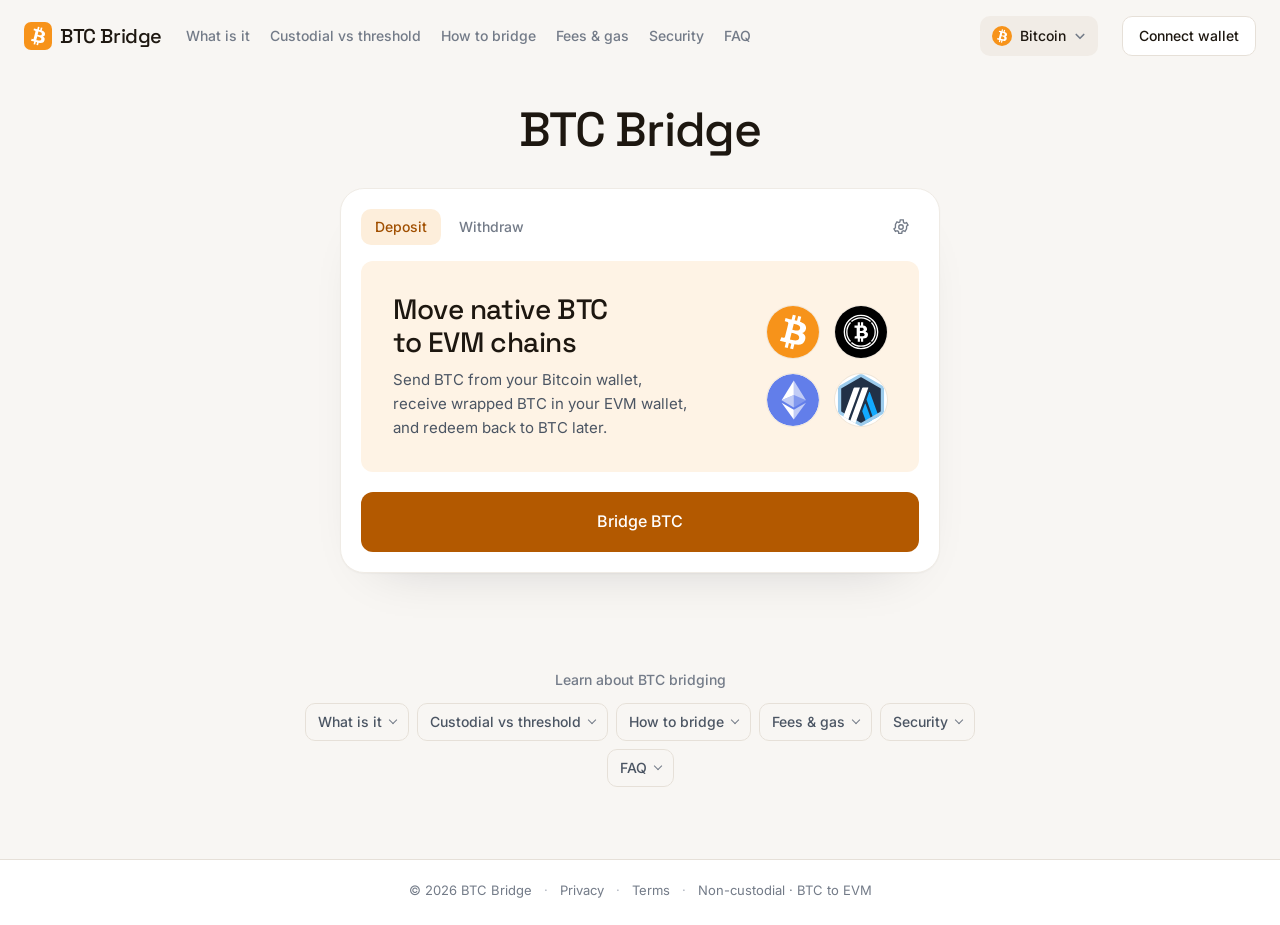
==== commit c1f9953e: "mirror: +13 ~5 -0" ====
--- a/index.html
+++ b/index.html
@@ -1,115 +1,287 @@
-<!doctype html>
-<html lang="en">
-<head>
-<meta charset="utf-8">
-<meta name="viewport" content="width=device-width, initial-scale=1">
-<title>BTC Bridge | Move Bitcoin to Ethereum &amp; 7 More Networks</title>
-<meta name="description" content="BTC Bridge connects Bitcoin to Ethereum, Base, Solana and more. Compare 8 networks, BTC token formats, bridge fees and confirmation times.">
-<meta name="robots" content="index,follow,max-image-preview:large">
-<link rel="canonical" href="https://btc-bridge.github.io/">
-<meta property="og:type" content="website">
-<meta property="og:site_name" content="BTC Bridge">
-<meta property="og:title" content="BTC Bridge | Move Bitcoin to Ethereum &amp; 7 More Networks">
-<meta property="og:description" content="BTC Bridge connects Bitcoin to Ethereum, Base, Solana and more. Compare 8 networks, BTC token formats, bridge fees and confirmation times.">
-<meta property="og:url" content="https://btc-bridge.github.io/">
-<meta property="og:image" content="https://btc-bridge.github.io/og.png">
-<meta property="og:image:width" content="1200">
-<meta property="og:image:height" content="630">
-<meta property="og:image:alt" content="BTC Bridge — bridge bitcoin to Ethereum, Solana, Base and more">
-<meta property="og:locale" content="en_US">
-<meta name="twitter:card" content="summary_large_image">
-<meta name="twitter:title" content="BTC Bridge | Move Bitcoin to Ethereum &amp; 7 More Networks">
-<meta name="twitter:description" content="BTC Bridge connects Bitcoin to Ethereum, Base, Solana and more. Compare 8 networks, BTC token formats, bridge fees and confirmation times.">
-<meta name="twitter:url" content="https://btc-bridge.github.io/">
-<meta name="twitter:image:alt" content="BTC Bridge: Bitcoin to Ethereum and 7 more networks">
-<meta name="twitter:image" content="https://btc-bridge.github.io/og.png">
-<meta name="theme-color" content="#FAF9F6">
-<link rel="icon" href="favicon.svg" type="image/svg+xml">
-<link rel="apple-touch-icon" href="apple-touch-icon.png">
-<link rel="preconnect" href="https://fonts.googleapis.com">
-<link rel="preconnect" href="https://fonts.gstatic.com" crossorigin>
-<link rel="stylesheet" href="https://fonts.googleapis.com/css2?family=Inter:wght@400;500;600;700&family=Space+Grotesk:wght@500;700&display=swap">
-<link rel="stylesheet" href="styles.css">
-<script type="application/ld+json">{"@context": "https://schema.org", "@graph": [{"@type": "WebSite", "@id": "https://btc-bridge.github.io/#website", "url": "https://btc-bridge.github.io/", "name": "Website", "inLanguage": "en"}, {"@type": "WebPage", "@id": "https://btc-bridge.github.io/#webpage", "url": "https://btc-bridge.github.io/", "name": "BTC Bridge | Move Bitcoin to Ethereum & 7 More Networks", "description": "BTC Bridge connects Bitcoin to Ethereum, Base, Solana and more. Compare 8 networks, BTC token formats, bridge fees and confirmation times.", "isPartOf": {"@id": "https://btc-bridge.github.io/#website"}, "about": {"@id": "https://btc-bridge.github.io/#app"}, "breadcrumb": {"@id": "https://btc-bridge.github.io/#breadcrumb"}, "primaryImageOfPage": {"@type": "ImageObject", "url": "https://btc-bridge.github.io/og.png", "width": 1200, "height": 630}, "datePublished": "2026-10-09", "dateModified": "2026-10-09", "inLanguage": "en"}, {"@type": "SoftwareApplication", "@id": "https://btc-bridge.github.io/#app", "name": "BTC Bridge", "url": "https://btc-bridge.github.io/dashboard/", "applicationCategory": "FinanceApplication", "operatingSystem": "Web", "description": "Select a Bitcoin bridge destination, compare network requirements, convert BTC to satoshis and review confirmation timing.", "featureList": ["Eight destination networks", "BTC to satoshi conversion", "Destination gas and wallet comparison", "Bitcoin confirmation time calculator"], "image": "https://btc-bridge.github.io/og.png"}, {"@type": "BreadcrumbList", "@id": "https://btc-bridge.github.io/#breadcrumb", "itemListElement": [{"@type": "ListItem", "position": 1, "name": "Home", "item": "https://btc-bridge.github.io/"}, {"@type": "ListItem", "position": 2, "name": "Bitcoin Bridges", "item": "https://btc-bridge.github.io/dashboard/"}, {"@type": "ListItem", "position": 3, "name": "BTC Bridge", "item": "https://btc-bridge.github.io/"}]}, {"@type": "FAQPage", "@id": "https://btc-bridge.github.io/#faq", "isPartOf": {"@id": "https://btc-bridge.github.io/#webpage"}, "mainEntity": [{"@type": "Question", "name": "What is BTC Bridge?", "acceptedAnswer": {"@type": "Answer", "text": "BTC Bridge connects native Bitcoin to other blockchains through Bitcoin-backed tokens. Choose a destination such as Ethereum, Base or Solana, review the route, and receive the selected token in your destination wallet."}}, {"@type": "Question", "name": "How do I bridge BTC to Ethereum?", "acceptedAnswer": {"@type": "Answer", "text": "Select Ethereum, enter your BTC amount and receiving address, and review the token and transfer fees. Send BTC to the deposit address assigned to the transfer. After the required Bitcoin confirmations and bridge processing, the destination token arrives on Ethereum."}}, {"@type": "Question", "name": "How long does a BTC bridge take?", "acceptedAnswer": {"@type": "Answer", "text": "The total time includes Bitcoin confirmations, bridge processing and destination settlement. Bitcoin targets one block every 10 minutes on average. Three required confirmations correspond to roughly 30 minutes of confirmation time; queueing and settlement add to that interval."}}, {"@type": "Question", "name": "What fees do I pay to bridge Bitcoin?", "acceptedAnswer": {"@type": "Answer", "text": "Review three components: the Bitcoin transaction fee, the route fee and destination settlement costs. The Bitcoin fee depends on the transaction size and sat/vB fee rate. Route fees can be fixed or percentage-based. Keep the destination gas asset available for later transactions."}}, {"@type": "Question", "name": "Is bridged BTC the same as native Bitcoin?", "acceptedAnswer": {"@type": "Answer", "text": "Native BTC exists on the Bitcoin blockchain. On another network, you hold a token representing bitcoin, such as WBTC, cbBTC, tBTC, BTCB or BTC.b. Each token has its own reserve, custody and redemption arrangements."}}, {"@type": "Question", "name": "Can I bridge BTC back to Bitcoin?", "acceptedAnswer": {"@type": "Answer", "text": "Use a redemption route that accepts your token on its current network and pays native BTC to a Bitcoin address. Review the minimum amount, redemption fee and confirmation requirements before sending the token."}}, {"@type": "Question", "name": "Which wallet do I need for BTC Bridge?", "acceptedAnswer": {"@type": "Answer", "text": "Use a Bitcoin wallet for the deposit and a wallet compatible with the destination network for receipt. Ethereum, Base, Arbitrum, BNB Chain, Optimism, Polygon and Avalanche C-Chain use EVM addresses. Solana uses a Solana address."}}, {"@type": "Question", "name": "Why is my BTC bridge transfer still pending?", "acceptedAnswer": {"@type": "Answer", "text": "Check the Bitcoin transaction first. An unconfirmed deposit is waiting for inclusion in a block; a confirmed deposit may still need additional confirmations. Once the route reaches its required count, bridge processing and destination settlement follow. Keep the transfer ID and both transaction records available."}}]}]}</script>
-</head>
-<body>
-<a class="c95cccb" href="#main">Skip to content</a>
-<header class="cfa0bd8"><div class="ca039cc">
-<div class="cee627e"><img src="assets/tokens/btc.svg" alt="" width="28" height="28"><span>BTC Bridge</span></div>
-<nav aria-label="Primary"><a href="#routes">Networks</a><a href="#how">How it works</a><a href="#fees">Fees &amp; timing</a><a href="#faq">FAQ</a></nav>
-<a class="c19c44b c7d02cc" href="dashboard/">Open app <span class="cf40db8" aria-hidden="true">↗</span></a>
-</div></header>
-<main id="main">
-<section class="cb91425"><div class="ca039cc">
-<nav class="c04d605" aria-label="Breadcrumb" style="margin:0 0 16px"><a href="/">Home</a> <span aria-hidden="true">/</span> <a href="dashboard/">Bitcoin Bridges</a> <span aria-hidden="true">/</span> <span aria-current="page">BTC Bridge</span></nav>
-<h1>BTC Bridge</h1>
-<p class="c4fd441" id="btc-bridge-answer">BTC Bridge lets you use native Bitcoin on another blockchain by exchanging it for a Bitcoin-backed token such as WBTC, cbBTC or tBTC. You send BTC through a supported route and receive tokens in a compatible wallet after Bitcoin confirmations, bridge processing and destination settlement.</p>
-<p class="c4fd441"><strong>BTC Bridge</strong> connects native Bitcoin to Ethereum and seven other networks through Bitcoin-backed tokens. Choose your destination and bridge BTC from your wallet.</p>
-<p class="cce9b59"><time datetime="2026-10-09">Updated Oct 09, 2026</time></p>
-<div class="c570163" aria-labelledby="widget-title">
-<div class="cff383a"><h2 id="widget-title">Bridge Bitcoin</h2><span>8 destination networks</span></div>
-<div class="c800d40"><div class="c5931e0"><label for="amount">You send</label><span>Bitcoin network</span></div>
-<div class="c754810"><input id="amount" type="text" inputmode="decimal" value="0.1" autocomplete="off" spellcheck="false" aria-describedby="sats amount-error" aria-label="Amount in BTC"><span class="ce6c400"><img src="assets/tokens/btc.svg" alt="" width="28" height="28"> BTC</span></div>
-<div class="ca3feff" id="sats" aria-live="polite">10,000,000 sats</div><p class="c7ccc16" id="amount-error" role="status"></p></div>
-<div class="ce79782" aria-hidden="true"><span>↓</span></div>
-<div class="c800d40"><div class="c5931e0"><label for="destination">Destination network</label><span>Receive in your wallet</span></div>
-<div class="ca09ff6"><img id="destination-icon" src="assets/tokens/eth.svg" alt="" width="28" height="28"><select id="destination" aria-describedby="token-note"><option value="ethereum">Ethereum</option><option value="base">Base</option><option value="arbitrum">Arbitrum</option><option value="solana">Solana</option><option value="bnb">BNB Chain</option><option value="optimism">Optimism</option><option value="polygon">Polygon</option><option value="avalanche">Avalanche</option></select></div>
-<p class="c3a4133" id="token-note">BTC formats: WBTC, cbBTC, tBTC</p></div>
-<div class="c7c3038"><span>Gas token on destination</span><strong id="gas-token">ETH</strong></div>
-<a class="c19c44b" id="go" href="dashboard/"><span>Bridge to <span id="cta-network">Ethereum</span></span><span class="cf40db8" aria-hidden="true">→</span></a>
-<p class="ca3a2df">Review the route, fees and receiving amount in the app.</p>
-</div>
-<div class="c4f3d68" role="group" aria-label="Choose a bridge destination"><button type="button" data-slug="ethereum" aria-pressed="true"><img src="assets/tokens/eth.svg" alt="" width="28" height="28"><span>Ethereum</span></button><button type="button" data-slug="base" aria-pressed="false"><img src="assets/tokens/base.svg" alt="" width="28" height="28"><span>Base</span></button><button type="button" data-slug="arbitrum" aria-pressed="false"><img src="assets/tokens/arb.svg" alt="" width="28" height="28"><span>Arbitrum</span></button><button type="button" data-slug="solana" aria-pressed="false"><img src="assets/tokens/sol.svg" alt="" width="28" height="28"><span>Solana</span></button><button type="button" data-slug="bnb" aria-pressed="false"><img src="assets/tokens/bnb.svg" alt="" width="28" height="28"><span>BNB Chain</span></button><button type="button" data-slug="optimism" aria-pressed="false"><img src="assets/tokens/optimism.svg" alt="" width="28" height="28"><span>Optimism</span></button><button type="button" data-slug="polygon" aria-pressed="false"><img src="assets/tokens/polygon.svg" alt="" width="28" height="28"><span>Polygon</span></button><button type="button" data-slug="avalanche" aria-pressed="false"><img src="assets/tokens/avalanche.svg" alt="" width="28" height="28"><span>Avalanche</span></button></div>
-<p class="cce9b59">Native BTC deposits · Bitcoin-backed assets · Your destination wallet</p>
-</div></section>
-<section class="c683b49" id="key-facts" aria-labelledby="key-facts-title" style="padding:32px 0">
-<div class="ca039cc">
-<h2 id="key-facts-title">BTC Bridge key facts</h2>
-<div class="cb58d56" role="region" aria-label="BTC Bridge key facts" tabindex="0" style="margin:0">
-<table style="min-width:0">
-<caption>Networks, token formats and protocol examples for bridging BTC.</caption>
-<tbody>
-<tr><th scope="row" style="width:28%">Networks compared</th><td>Bitcoin to 8 destinations: Ethereum, Base, Arbitrum, Solana, BNB Chain, Optimism, Polygon and Avalanche.</td></tr>
-<tr><th scope="row">BTC token formats</th><td>WBTC, cbBTC, tBTC, BTCB and BTC.b; cbBTC is available on Ethereum, Base, Solana and Arbitrum.</td></tr>
-<tr><th scope="row">Protocol fee example</th><td>tBTC standard mint fee: 0.20% (20 basis points), effective April 15, 2026, before eligible rebates. On 0.1 BTC, that is 0.0002 BTC (20,000 sats), plus network and settlement costs.</td></tr>
-<tr><th scope="row">Confirmation time</th><td>About 10 minutes per Bitcoin confirmation on average: 3 confirmations take roughly 30 minutes; 6 take roughly 60 minutes. Deposit queueing, bridge processing and destination settlement add time.</td></tr>
-<tr><th scope="row">What you need</th><td>BTC for the deposit and Bitcoin fee, a destination wallet, and gas for later transactions: ETH on Ethereum, Base, Arbitrum and Optimism; SOL on Solana; BNB on BNB Chain; POL on Polygon; AVAX on Avalanche.</td></tr>
-<tr><th scope="row">Custody example</th><td>cbBTC is backed 1:1 by BTC held in Coinbase custody. Your receiving wallet holds the destination token; reserve custody and redemption depend on the chosen token.</td></tr>
-</tbody>
-</table>
-</div>
-<p class="c04d605">Protocol references: <a href="https://www.threshold.network/blog/tbtc-mint-fee-reinstatement" rel="nofollow noopener" target="_blank">Threshold's tBTC fee update</a>, <a href="https://developer.bitcoin.org/devguide/payment_processing.html" rel="nofollow noopener" target="_blank">Bitcoin confirmation documentation</a> and <a href="https://help.coinbase.com/en/exchange/crypto-transfers/wrapped-assets" rel="nofollow noopener" target="_blank">Coinbase wrapped asset documentation</a>.</p>
-</div>
-</section>
-<section class="c683b49" id="what"><div class="ca039cc c8466c8">
-<div><h2>How BTC Bridge connects Bitcoin to other networks</h2>
-<p class="ce383c9">Bitcoin stays on its own blockchain. A bridge makes its value usable elsewhere by holding BTC in reserve and issuing or releasing a corresponding token on your chosen network.</p>
-<p class="cb1e552">You receive a Bitcoin-backed asset in your destination wallet. The token, network and redemption process belong to that route, so choosing a destination also means choosing how you hold and use your BTC.</p></div>
-<ul class="c973b3a"><li><b>8</b>destination networks</li><li><b>100M</b>satoshis in one BTC</li><li><b>~10 min</b>average Bitcoin block interval</li><li><b>3 parts</b>to review in the total fee</li></ul>
-</div></section>
-
-<section class="c683b49" id="routes"><div class="ca039cc">
-<div class="c03b78f"><div><h2>BTC Bridge supported networks</h2><p class="cb1e552">Compare the token format, wallet type and gas asset before choosing where your bitcoin goes.</p></div><a class="c4503d1" href="dashboard/">Explore bridge routes ↗</a></div>
-<div class="cb58d56" role="region" aria-label="Supported Bitcoin bridge networks" tabindex="0"><table><caption>Bitcoin is the source network for all eight destinations. Token availability is route-specific.</caption><thead><tr><th scope="col">Destination network</th><th scope="col">BTC token formats</th><th scope="col">Gas asset</th><th scope="col">Receiving wallet</th><th scope="col">Route</th></tr></thead><tbody><tr><th scope="row"><span class="c8831e7"><img src="assets/tokens/eth.svg" alt="" width="28" height="28"><span>Ethereum<small>Chain ID 1</small></span></span></th><td>WBTC, cbBTC, tBTC</td><td>ETH</td><td>0x address · EVM</td><td><a href="dashboard/" aria-label="Bridge BTC to Ethereum">↗</a></td></tr><tr><th scope="row"><span class="c8831e7"><img src="assets/tokens/base.svg" alt="" width="28" height="28"><span>Base<small>Chain ID 8453</small></span></span></th><td>cbBTC, tBTC</td><td>ETH</td><td>0x address · EVM</td><td><a href="dashboard/" aria-label="Bridge BTC to Base">↗</a></td></tr><tr><th scope="row"><span class="c8831e7"><img src="assets/tokens/arb.svg" alt="" width="28" height="28"><span>Arbitrum<small>Chain ID 42161</small></span></span></th><td>WBTC, cbBTC, tBTC</td><td>ETH</td><td>0x address · EVM</td><td><a href="dashboard/" aria-label="Bridge BTC to Arbitrum">↗</a></td></tr><tr><th scope="row"><span class="c8831e7"><img src="assets/tokens/sol.svg" alt="" width="28" height="28"><span>Solana<small>Solana mainnet</small></span></span></th><td>cbBTC, tBTC</td><td>SOL</td><td>Solana address</td><td><a href="dashboard/" aria-label="Bridge BTC to Solana">↗</a></td></tr><tr><th scope="row"><span class="c8831e7"><img src="assets/tokens/bnb.svg" alt="" width="28" height="28"><span>BNB Chain<small>Chain ID 56</small></span></span></th><td>BTCB</td><td>BNB</td><td>0x address · EVM</td><td><a href="dashboard/" aria-label="Bridge BTC to BNB Chain">↗</a></td></tr><tr><th scope="row"><span class="c8831e7"><img src="assets/tokens/optimism.svg" alt="" width="28" height="28"><span>Optimism<small>Chain ID 10</small></span></span></th><td>WBTC, tBTC</td><td>ETH</td><td>0x address · EVM</td><td><a href="dashboard/" aria-label="Bridge BTC to Optimism">↗</a></td></tr><tr><th scope="row"><span class="c8831e7"><img src="assets/tokens/polygon.svg" alt="" width="28" height="28"><span>Polygon<small>Chain ID 137</small></span></span></th><td>WBTC</td><td>POL</td><td>0x address · EVM</td><td><a href="dashboard/" aria-label="Bridge BTC to Polygon">↗</a></td></tr><tr><th scope="row"><span class="c8831e7"><img src="assets/tokens/avalanche.svg" alt="" width="28" height="28"><span>Avalanche<small>Chain ID 43114</small></span></span></th><td>BTC.b</td><td>AVAX</td><td>0x address · EVM</td><td><a href="dashboard/" aria-label="Bridge BTC to Avalanche">↗</a></td></tr></tbody></table></div>
-<p class="c04d605">An EVM address can have the same format on several chains. Match the selected network as well as the address. Keep the destination gas asset available for later transfers.</p>
-</div></section>
-
-<section class="c683b49" id="how"><div class="ca039cc c0c1893"><div><h2>How to bridge BTC from your wallet</h2><p class="cb1e552">Start with native BTC on Bitcoin and a receiving wallet on the destination chain. Keep both transaction records together as the transfer moves between networks.</p><div class="c8de75a"><div class="ce6c400"><span>Bitcoin deposit</span><span aria-hidden="true">→</span><span>Destination token</span></div><p>Native BTC is the input. A Bitcoin-backed token is the output. The route defines the token contract and the path back to Bitcoin.</p></div></div>
-<ol class="c79c6eb"><li><h3>Choose your destination</h3>Select the network and BTC token you want to receive. Check that your receiving wallet supports both.</li><li><h3>Review the transfer details</h3>Enter the BTC amount and destination address. Review the total fees, confirmation requirement and receiving amount.</li><li><h3>Send your BTC deposit</h3>Use the deposit address and amount assigned to your transfer. Save the Bitcoin transaction ID.</li><li><h3>Receive Bitcoin-backed tokens</h3>Follow the Bitcoin confirmations and destination settlement. Check the receiving wallet on the selected network.</li></ol>
-</div></section>
-
-<section class="c683b49" id="fees"><div class="ca039cc c386552"><div><h2>BTC Bridge fees and transfer time</h2><p class="cb1e552">A bridge transfer has separate Bitcoin, route and destination costs. Read them together with the amount your destination wallet receives.</p><div class="ce116f4"><div class="c63b69f"><h3>Bitcoin network fee</h3><p>Paid in BTC when you send the deposit. The fee rate is measured in sat/vB; the total also depends on transaction size. More wallet inputs can increase the cost.</p></div><div class="c63b69f"><h3>Bridge and routing fee</h3><p>The route can charge a fixed fee, a percentage, or both. Token conversion and liquidity costs also affect the receiving amount.</p></div><div class="c63b69f"><h3>Destination settlement and gas</h3><p>Check whether delivery costs are included in the route. Later transfers or DeFi transactions use the destination network's gas asset.</p></div></div></div>
-<div class="c4d2f9a"><h3>Bitcoin confirmation time</h3><p>See how a route's required confirmations affect the Bitcoin part of the transfer.</p><div class="c56e360"><output id="minutes" for="confirmations">~30</output> <span>minutes</span></div><label for="confirmations"><span>Required confirmations</span><strong id="confirmation-count">3 blocks</strong></label><input type="range" id="confirmations" min="1" max="6" value="3" step="1" aria-describedby="time-formula"><p id="time-formula">3 confirmations × 10 minutes per block.</p><p class="c1c3830">Bitcoin targets a 10-minute average block interval. Actual block times vary. Add deposit queueing, bridge processing and destination settlement to the confirmation time.</p></div>
-</div></section>
-
-<section class="c683b49" id="safety"><div class="ca039cc c35a268"><div><h2>BTC Bridge security: what to check</h2><p class="cb1e552">A bridge adds a custody or signer model and destination contracts to a Bitcoin transfer. Evaluate the route alongside the token you will hold.</p></div><ul class="cab42aa"><li><h3>Reserve and redemption model</h3><p>Understand who holds the underlying BTC, how reserves are tracked and how token holders redeem.</p></li><li><h3>Token contract and network</h3><p>Match the contract address to the selected chain. A familiar ticker alone is not enough to identify a token.</p></li><li><h3>Deposit and receiving address</h3><p>Check both addresses on your wallet screen. Use a small first transfer when setting up a new route.</p></li><li><h3>Confirmation and transfer records</h3><p>Keep the Bitcoin transaction ID and destination transaction hash. Use them to follow each stage of settlement.</p></li></ul></div></section>
-
-<section class="c683b49" id="faq"><div class="ca039cc cbc977c"><div><h2>BTC Bridge FAQ</h2><p class="cb1e552">Answers about Bitcoin transfers, wrapped assets, wallets and redemption.</p></div><div class="c8b2d99"><details open><summary>What is BTC Bridge?</summary><p>BTC Bridge connects native Bitcoin to other blockchains through Bitcoin-backed tokens. Choose a destination such as Ethereum, Base or Solana, review the route, and receive the selected token in your destination wallet.</p></details><details><summary>How do I bridge BTC to Ethereum?</summary><p>Select Ethereum, enter your BTC amount and receiving address, and review the token and transfer fees. Send BTC to the deposit address assigned to the transfer. After the required Bitcoin confirmations and bridge processing, the destination token arrives on Ethereum.</p></details><details><summary>How long does a BTC bridge take?</summary><p>The total time includes Bitcoin confirmations, bridge processing and destination settlement. Bitcoin targets one block every 10 minutes on average. Three required confirmations correspond to roughly 30 minutes of confirmation time; queueing and settlement add to that interval.</p></details><details><summary>What fees do I pay to bridge Bitcoin?</summary><p>Review three components: the Bitcoin transaction fee, the route fee and destination settlement costs. The Bitcoin fee depends on the transaction size and sat/vB fee rate. Route fees can be fixed or percentage-based. Keep the destination gas asset available for later transactions.</p></details><details><summary>Is bridged BTC the same as native Bitcoin?</summary><p>Native BTC exists on the Bitcoin blockchain. On another network, you hold a token representing bitcoin, such as WBTC, cbBTC, tBTC, BTCB or BTC.b. Each token has its own reserve, custody and redemption arrangements.</p></details><details><summary>Can I bridge BTC back to Bitcoin?</summary><p>Use a redemption route that accepts your token on its current network and pays native BTC to a Bitcoin address. Review the minimum amount, redemption fee and confirmation requirements before sending the token.</p></details><details><summary>Which wallet do I need for BTC Bridge?</summary><p>Use a Bitcoin wallet for the deposit and a wallet compatible with the destination network for receipt. Ethereum, Base, Arbitrum, BNB Chain, Optimism, Polygon and Avalanche C-Chain use EVM addresses. Solana uses a Solana address.</p></details><details><summary>Why is my BTC bridge transfer still pending?</summary><p>Check the Bitcoin transaction first. An unconfirmed deposit is waiting for inclusion in a block; a confirmed deposit may still need additional confirmations. Once the route reaches its required count, bridge processing and destination settlement follow. Keep the transfer ID and both transaction records available.</p></details></div></div></section>
-
-<section class="c5ed121"><div class="ca039cc"><div><h2>Bridge BTC to your chosen network</h2><p>Choose a route and review your Bitcoin transfer in the app.</p></div><a class="c19c44b" href="dashboard/">Open BTC Bridge <span class="cf40db8" aria-hidden="true">↗</span></a></div></section>
-
-</main>
-<footer class="cd09434"><div class="ca039cc"><div class="c64300f"><div class="cee627e"><img src="assets/tokens/btc.svg" alt="" width="28" height="28"><span>BTC Bridge</span></div><nav aria-label="Footer"><a href="#routes">Networks</a><a href="#fees">Fees &amp; timing</a><a href="#safety">Security</a><a href="dashboard/">Open app ↗</a></nav></div><p class="cce7085">© 2026 BTC Bridge. Bitcoin to eight destination networks.</p></div></footer>
-<script src="bridge.js" defer></script>
-</body>
-</html>
+<!doctype html>
+<html lang="en"><head>
+<meta charset="utf-8"><meta name="viewport" content="width=device-width,initial-scale=1">
+<title>BTC Bridge — Move Bitcoin to EVM chains as wrapped BTC</title>
+<meta name="description" content="BTC Bridge helps you move native Bitcoin to Ethereum, Arbitrum and other EVM chains as wrapped BTC, and back. Non-custodial interface; you sign every step.">
+<meta name="robots" content="index,follow">
+<meta name="theme-color" content="#f8f6f3">
+<link rel="canonical" href="https://btc-bridge.github.io/">
+<meta property="og:type" content="website"><meta property="og:site_name" content="BTC Bridge"><meta property="og:title" content="BTC Bridge — Move Bitcoin to EVM chains as wrapped BTC"><meta property="og:description" content="BTC Bridge helps you move native Bitcoin to Ethereum, Arbitrum and other EVM chains as wrapped BTC, and back. Non-custodial interface; you sign every step."><meta property="og:url" content="https://btc-bridge.github.io/"><meta property="og:image" content="https://btc-bridge.github.io/og-image.png">
+<meta name="twitter:card" content="summary_large_image"><meta name="twitter:title" content="BTC Bridge — Move Bitcoin to EVM chains as wrapped BTC"><meta name="twitter:description" content="BTC Bridge helps you move native Bitcoin to Ethereum, Arbitrum and other EVM chains as wrapped BTC, and back. Non-custodial interface; you sign every step."><meta name="twitter:image" content="https://btc-bridge.github.io/og-image.png">
+<link rel="icon" type="image/svg+xml" href="icon.svg">
+<link rel="apple-touch-icon" href="icon.svg">
+<link rel="manifest" href="manifest.webmanifest">
+<script type="application/ld+json">
+{"@context":"https://schema.org","@graph":[{"@type":"Organization","@id":"https://btc-bridge.github.io/#organization","name":"BTC Bridge","url":"https://btc-bridge.github.io/","description":"BTC Bridge helps you move native Bitcoin to Ethereum, Arbitrum and other EVM chains as wrapped BTC, and back. Non-custodial interface; you sign every step.","logo":{"@type":"ImageObject","@id":"https://btc-bridge.github.io/#logo","url":"https://btc-bridge.github.io/icon.svg","caption":"BTC Bridge"}},{"@type":"WebSite","@id":"https://btc-bridge.github.io/#website","url":"https://btc-bridge.github.io/","publisher":{"@id":"https://btc-bridge.github.io/#organization"},"name":"BTC Bridge"},{"@type":"WebPage","@id":"https://btc-bridge.github.io/#webpage","url":"https://btc-bridge.github.io/","publisher":{"@id":"https://btc-bridge.github.io/#organization"},"name":"BTC Bridge — Move Bitcoin to EVM chains as wrapped BTC","isPartOf":{"@id":"https://btc-bridge.github.io/#website"},"mainEntity":{"@id":"https://btc-bridge.github.io/#app"},"breadcrumb":{"@id":"https://btc-bridge.github.io/#breadcrumb"}},{"@type":"BreadcrumbList","@id":"https://btc-bridge.github.io/#breadcrumb","itemListElement":[{"@type":"ListItem","position":1,"name":"Home","item":"https://btc-bridge.github.io/"},{"@type":"ListItem","position":2,"name":"BTC Bridge","item":"https://btc-bridge.github.io/"}]},{"@type":"WebApplication","@id":"https://btc-bridge.github.io/#app","url":"https://btc-bridge.github.io/","publisher":{"@id":"https://btc-bridge.github.io/#organization"},"name":"BTC Bridge","applicationCategory":"FinanceApplication","operatingSystem":"Web","description":"BTC Bridge helps you move native Bitcoin to Ethereum, Arbitrum and other EVM chains as wrapped BTC, and back. Non-custodial interface; you sign every step.","isPartOf":{"@id":"https://btc-bridge.github.io/#website"}},{"@type":"FAQPage","@id":"https://btc-bridge.github.io/#faq","isPartOf":{"@id":"https://btc-bridge.github.io/#webpage"},"about":{"@id":"https://btc-bridge.github.io/#app"},"name":"BTC Bridge FAQ","mainEntity":[{"@type":"Question","name":"What is a BTC bridge?","acceptedAnswer":{"@type":"Answer","text":"A BTC bridge locks native Bitcoin with a custodian, federation or threshold signer network, and issues a wrapped BTC token on an EVM chain. You can burn the token later to get native BTC back."}},{"@type":"Question","name":"Does a BTC bridge send my actual bitcoin to Ethereum?","acceptedAnswer":{"@type":"Answer","text":"No. Native BTC always stays on the Bitcoin network. What reaches Ethereum or Arbitrum is a token that represents BTC held by the bridge\u0027s custodian or signer network."}},{"@type":"Question","name":"Who holds my BTC while I hold wrapped BTC?","acceptedAnswer":{"@type":"Answer","text":"The custodian, federation or threshold network behind the token holds it. This interface never holds your funds; it only helps you build and sign the transactions from your own wallets."}},{"@type":"Question","name":"What is the difference between WBTC, tBTC and cbBTC?","acceptedAnswer":{"@type":"Answer","text":"They are examples of different models: some are issued by a custodian, others by a threshold network of signers. Each has its own reserves, redemption rules and trust assumptions. This interface has no partnership with any of them."}},{"@type":"Question","name":"Which wallets and gas do I need to bridge BTC?","acceptedAnswer":{"@type":"Answer","text":"You need a Bitcoin wallet to send BTC and an EVM wallet to receive the wrapped token. You pay a Bitcoin network fee in BTC, plus gas in ETH or the chain\u0027s native token for EVM-side transactions."}},{"@type":"Question","name":"Can I turn wrapped BTC back into native BTC?","acceptedAnswer":{"@type":"Answer","text":"Yes, through the redemption process of the token you hold. You burn or redeem it on the EVM chain and provide a Bitcoin address. Timing, fees and any limits depend on that token\u0027s design."}}]}]}
+</script>
+<style>
+@font-face{font-family:'Inter';src:url('assets/inter.woff2') format('woff2');font-weight:400 700;font-display:swap}
+@font-face{font-family:'Space Grotesk';src:url('assets/space-grotesk.woff2') format('woff2');font-weight:500 700;font-display:swap}
+:root{
+ --bg:#f8f6f3;--card:#fff;--ink:#1d1710;--muted:#737b88;--faint:#aeb4bf;
+ --line:#efebe5;--line-2:#e6e0d8;--panel:#f9f7f4;--panel-2:#f1ece6;
+ --accent:#b35900;--accent-hover:#9a4d00;--accent-ink:#a04f00;--accent-soft:#fdeedb;--accent-on:#ffffff;--promo:#fef3e5;--text-2:#4b5563;
+ --shadow:0 1px 2px rgba(13,17,28,.04),0 24px 56px -40px rgba(13,17,28,.24);--pico-bg:#fff;--pico-ring:rgba(13,17,28,.06);
+ --ease:cubic-bezier(.2,.7,.2,1);
+ --head:"Space Grotesk","Arial",sans-serif;--body:"Inter","Arial",sans-serif;color-scheme:light}
+*{box-sizing:border-box}
+html{scroll-behavior:smooth}
+body{margin:0;min-height:100vh;display:flex;flex-direction:column;color:var(--ink);font:15px/1.6 var(--body);-webkit-font-smoothing:antialiased;overflow-x:hidden;background:var(--bg)}
+body::before{content:"";position:fixed;inset:0;z-index:-1;pointer-events:none;background:none;-webkit-mask-image:linear-gradient(#000 0,rgba(0,0,0,.35) 60%,transparent 100%);mask-image:linear-gradient(#000 0,rgba(0,0,0,.35) 60%,transparent 100%)}
+a{color:inherit;text-decoration:none}button{font-family:inherit;cursor:pointer;background:none;border:0;color:inherit}
+img{display:block;max-width:100%}
+h1,h2,h3{margin:0;font-family:var(--head);font-weight:500;letter-spacing:-.01em}
+:focus-visible{outline:2px solid var(--accent);outline-offset:2px;border-radius:8px}
+
+.nav{display:flex;align-items:center;gap:24px;padding:16px 24px;max-width:1280px;margin:0 auto;width:100%}
+.brand{display:inline-flex;align-items:center;gap:8px;font-family:var(--head);font-weight:500;font-size:20px;letter-spacing:-.02em;color:var(--ink);white-space:nowrap;flex:0 0 auto}
+.brand img{width:28px;height:28px}
+.nlinks{display:flex;align-items:center;gap:20px}
+.nlinks a{font-size:14px;font-weight:500;color:var(--muted);white-space:nowrap;transition:color .16s var(--ease)}
+.nlinks a:hover{color:var(--ink)}
+.spacer{flex:1}
+main{flex:1}
+.chain{display:inline-flex;align-items:center;gap:8px;height:40px;padding:0 12px;border-radius:10px;background:var(--panel-2);font-weight:500;font-size:14px;color:var(--ink);transition:background-color .16s var(--ease);flex:0 0 auto;white-space:nowrap}
+.chain img{width:20px;height:20px;border-radius:50%}
+.chain:hover{background:var(--line-2)}
+.chain .cv{width:12px;height:12px;color:var(--muted)}
+.connect{display:inline-flex;align-items:center;height:40px;padding:0 16px;border-radius:10px;background:var(--card);border:1px solid var(--line-2);color:var(--ink);font-weight:500;font-size:14px;transition:background-color .16s var(--ease),border-color .16s var(--ease);flex:0 0 auto;white-space:nowrap}
+.connect:hover{border-color:var(--faint);background:var(--panel)}
+
+.hero{display:flex;flex-direction:column;align-items:center;padding:32px 20px 48px}
+h1{font-size:clamp(36px,4.6vw,48px);line-height:1.08;letter-spacing:-.025em;text-align:center;color:var(--ink);margin:0 0 32px}
+
+.card{width:min(600px,100%);background:var(--card);border:1px solid var(--line);border-radius:24px;box-shadow:var(--shadow);overflow:hidden}
+.tabs{display:flex;align-items:center;gap:4px;padding:20px 20px 16px}
+.tab{display:inline-flex;align-items:center;height:36px;padding:0 14px;border-radius:10px;font-weight:500;font-size:14px;color:var(--muted);transition:background-color .16s var(--ease),color .16s var(--ease)}
+.tab:hover{background:var(--panel-2);color:var(--ink)}
+.tab.on{background:var(--accent-soft);color:var(--accent-ink)}
+.tabs .sp{flex:1}
+.tabs .ic{width:36px;height:36px;border-radius:10px;display:grid;place-items:center;color:var(--muted);transition:background-color .16s var(--ease),color .16s var(--ease)}
+.tabs .ic:hover{background:var(--panel-2);color:var(--ink)}
+.tabs .ic svg{width:18px;height:18px}
+
+.promo{margin:0 20px;padding:32px;border-radius:12px;background:var(--promo);display:flex;align-items:center;gap:20px}
+.promo-txt{flex:1;min-width:0}
+.promo-h{font-family:var(--head);font-weight:500;font-size:clamp(22px,3.4vw,28px);line-height:1.2;letter-spacing:-.015em;color:var(--ink);margin:0 0 8px;text-wrap:balance}
+.promo-sub{font-size:15px;line-height:1.6;color:var(--text-2);margin:0;max-width:34ch}
+.promo-grid{flex:0 0 auto;display:grid;grid-template-columns:repeat(2,auto);gap:16px}
+.pico{width:52px;height:52px;border-radius:50%;background:var(--pico-bg);box-shadow:0 0 0 1px var(--pico-ring);display:grid;place-items:center;overflow:hidden}
+.pico img{width:100%;height:100%;object-fit:contain;display:block}
+.promo-flow{flex-direction:column;align-items:stretch;gap:24px}
+.promo-flow .promo-sub{max-width:44ch}
+.flow{list-style:none;margin:0;padding:0;display:grid;grid-template-columns:repeat(3,1fr);gap:8px}
+.flow li{position:relative;display:flex;flex-direction:column;align-items:center;text-align:center;gap:4px}
+.flow li+li::before{content:"";position:absolute;top:22px;right:calc(50% + 30px);width:calc(100% - 52px);height:1px;background:var(--line-2)}
+.fi{width:44px;height:44px;border-radius:50%;display:grid;place-items:center;overflow:hidden;background:var(--pico-bg);box-shadow:0 0 0 1px var(--pico-ring);color:var(--accent-ink)}
+.fi img{width:100%;height:100%;display:block}
+.fi svg{width:20px;height:20px}
+.fi.on{background:var(--accent);color:var(--accent-on);box-shadow:none}
+.flow b{margin-top:4px;font-weight:500;font-size:14px;color:var(--ink)}
+.flow small{font-size:13px;line-height:1.4;color:var(--muted)}
+.cta-wrap{padding:20px}
+.cta{width:100%;height:60px;border-radius:12px;background:var(--accent);color:var(--accent-on);font-weight:500;font-size:16px;transition:background-color .16s var(--ease),transform .12s var(--ease)}
+.cta:hover{background:var(--accent-hover)}
+.cta:active{transform:scale(.99)}
+@media(max-width:470px){.promo{flex-direction:column;align-items:flex-start}.promo-grid{grid-template-columns:repeat(4,auto)}.promo-sub{max-width:none}}
+
+.learn{max-width:720px;margin:48px auto 0;width:100%;padding:0 24px 72px}
+.learn-h{font-size:14px;font-weight:500;color:var(--muted);text-align:center;margin:0 0 12px}
+.lrow{display:flex;flex-wrap:wrap;gap:8px;justify-content:center;align-items:flex-start}
+.lcard{flex:0 0 auto;background:transparent;border:1px solid var(--line-2);border-radius:10px;transition:background-color .16s var(--ease),border-color .16s var(--ease)}
+.lcard>summary{cursor:pointer;list-style:none;display:flex;align-items:center;gap:8px;height:36px;padding:0 12px;font-weight:500;font-size:14px;color:var(--text-2)}
+.lcard>summary::-webkit-details-marker{display:none}
+.lcard:hover{border-color:var(--faint);background:var(--card)}.lcard:hover>summary{color:var(--ink)}
+.lcard .chev{width:6px;height:6px;border-right:1.5px solid var(--muted);border-bottom:1.5px solid var(--muted);transform:rotate(45deg);margin-top:-4px;flex-shrink:0;transition:transform .16s var(--ease)}
+.lcard[open]{order:9;flex:0 0 100%;min-width:0;background:var(--card);border-color:var(--line-2);border-radius:16px;margin-top:8px}
+.lcard[open]>summary{height:auto;padding:20px 24px 0;color:var(--muted);font-size:13px}
+.lcard[open] .chev{transform:rotate(225deg);margin-top:4px}
+.lbody{padding:4px 24px 24px;max-width:660px}
+.lbody h2{font-size:22px;line-height:1.3;color:var(--ink);margin:8px 0 4px}
+.lbody h3{font-size:15px;line-height:1.4;color:var(--ink);margin:20px 0 4px}
+.lbody p{margin:0;font-size:15px;line-height:1.7;color:var(--text-2)}
+.lbody p+p{margin-top:8px}
+.lbody ul,.lbody ol{margin:8px 0 0;padding-left:20px}
+.lbody li{font-size:15px;line-height:1.7;color:var(--text-2);margin-bottom:4px}
+.lbody a{color:var(--accent-ink);text-decoration:underline;text-underline-offset:3px}
+.lbody strong,.lbody b{color:var(--ink);font-weight:500}
+.lbody .tbl{overflow-x:auto;margin:16px 0 4px}
+.lbody table{width:100%;min-width:420px;border-collapse:collapse;font-size:14px}
+.lbody caption{text-align:left;color:var(--muted);font-size:13px;margin-bottom:8px}
+.lbody th,.lbody td{text-align:left;padding:8px 12px;border:1px solid var(--line-2);vertical-align:top;line-height:1.45}
+.lbody thead th{background:var(--panel);color:var(--ink);font-weight:500}
+.lbody tbody th{background:var(--panel);color:var(--muted);white-space:nowrap;font-weight:500}
+.lbody td{color:var(--text-2)}
+.lfaq h3{margin-top:16px;font-size:16px}
+
+footer{border-top:1px solid var(--line-2);background:var(--card)}
+.foot{max-width:1280px;margin:0 auto;display:flex;align-items:center;justify-content:center;gap:12px;flex-wrap:wrap;padding:20px 24px 24px;color:var(--muted);font-size:13px}
+.foot a{color:var(--muted);transition:color .16s var(--ease)}.foot a:hover{color:var(--ink)}.foot .sep{color:var(--faint)}
+
+.toast{position:fixed;left:50%;bottom:24px;transform:translate(-50%,8px);background:var(--ink);color:var(--bg);border-radius:12px;padding:12px 16px;font-size:13px;box-shadow:0 16px 40px -16px rgba(13,17,28,.5);z-index:60;opacity:0;visibility:hidden;transition:opacity .2s var(--ease),transform .2s var(--ease),visibility .2s;max-width:calc(100% - 32px)}
+.toast.show{opacity:1;visibility:visible;transform:translate(-50%,0)}
+
+@media(max-width:1120px){.nlinks{display:none}}
+@media(max-width:720px){.chain span{display:none}.chain{padding:0 8px;gap:4px}}
+@media(max-width:560px){
+  .nav{padding:12px 16px;gap:8px}
+  .brand{font-size:16px}
+  .brand img{width:24px;height:24px}
+  .chain{height:36px;padding:0 8px;gap:4px}
+  .chain span{display:none}
+  .connect{height:36px;padding:0 12px;font-size:13px}
+  .hero{padding:24px 16px 40px}
+  .tabs{padding:16px 16px 12px}.promo{margin:0 16px;padding:24px}.cta-wrap{padding:16px}.cta{height:56px}
+  .learn{margin-top:40px;padding:0 16px 56px}
+}
+</style>
+<link rel="prerender" href="/dashboard/">
+<link rel="prefetch" href="/dashboard/" as="document">
+<link rel="preload" href="/dashboard/" as="document">
+</head>
+<body>
+<svg width="0" height="0" style="position:absolute" aria-hidden="true"><defs>
+<symbol id="i-cv" viewBox="0 0 16 16" fill="none" stroke="currentColor" stroke-width="2.2" stroke-linecap="round" stroke-linejoin="round"><path d="m3 6 5 5 5-5"/></symbol>
+<symbol id="i-shield" viewBox="0 0 24 24" fill="none" stroke="currentColor" stroke-width="1.5" stroke-linecap="round" stroke-linejoin="round"><path d="M12 3 5 6v5c0 4.4 3 8.4 7 10 4-1.6 7-5.6 7-10V6z"/><path d="m9 12 2 2 4-4"/></symbol>
+<symbol id="i-coins" viewBox="0 0 24 24" fill="none" stroke="currentColor" stroke-width="1.5" stroke-linecap="round" stroke-linejoin="round"><ellipse cx="9" cy="7" rx="5" ry="2.5"/><path d="M4 7v4c0 1.4 2.2 2.5 5 2.5s5-1.1 5-2.5V7"/><path d="M10 15.5c.6 1.2 2.6 2 5 2 2.8 0 5-1.1 5-2.5v-4c0-1.4-2.2-2.5-5-2.5"/><path d="M20 15v4c0 1.4-2.2 2.5-5 2.5s-5-1.1-5-2.5v-2"/></symbol>
+<symbol id="i-lock" viewBox="0 0 24 24" fill="none" stroke="currentColor" stroke-width="1.5" stroke-linecap="round" stroke-linejoin="round"><rect x="5" y="10.5" width="14" height="10" rx="2.5"/><path d="M8.5 10.5V8a3.5 3.5 0 0 1 7 0v2.5"/><path d="M12 14.5v2"/></symbol>
+<symbol id="i-layers" viewBox="0 0 24 24" fill="none" stroke="currentColor" stroke-width="1.5" stroke-linecap="round" stroke-linejoin="round"><path d="m12 3 9 5-9 5-9-5z"/><path d="m3 13 9 5 9-5"/></symbol>
+<symbol id="i-drop" viewBox="0 0 24 24" fill="none" stroke="currentColor" stroke-width="1.5" stroke-linecap="round" stroke-linejoin="round"><path d="M12 3.5s-6 6.4-6 10.5a6 6 0 0 0 12 0c0-4.1-6-10.5-6-10.5z"/></symbol>
+<symbol id="i-clock" viewBox="0 0 24 24" fill="none" stroke="currentColor" stroke-width="1.5" stroke-linecap="round" stroke-linejoin="round"><circle cx="12" cy="12" r="8.5"/><path d="M12 7.5V12l3 2"/></symbol>
+<symbol id="i-server" viewBox="0 0 24 24" fill="none" stroke="currentColor" stroke-width="1.5" stroke-linecap="round" stroke-linejoin="round"><rect x="4" y="4" width="16" height="7" rx="2"/><rect x="4" y="13" width="16" height="7" rx="2"/><path d="M8 7.5h.01M8 16.5h.01"/></symbol>
+<symbol id="i-gear" viewBox="0 0 24 24" fill="none" stroke="currentColor" stroke-width="1.8"><circle cx="12" cy="12" r="3"/><path d="M19.4 13a7.8 7.8 0 0 0 0-2l2-1.5-2-3.4-2.3 1a7.6 7.6 0 0 0-1.7-1L15 2.5h-4l-.4 2.6c-.6.3-1.2.6-1.7 1l-2.3-1-2 3.4L4.6 11a7.8 7.8 0 0 0 0 2l-2 1.5 2 3.4 2.3-1c.5.4 1.1.7 1.7 1l.4 2.6h4l.4-2.6c.6-.3 1.2-.6 1.7-1l2.3 1 2-3.4z"/></symbol>
+</defs></svg>
+
+<header class="nav">
+  <a class="brand" href="index.html" aria-label="BTC Bridge home"><img src="icon.svg" alt=""><span>BTC Bridge</span></a>
+  <nav class="nlinks" aria-label="Primary">
+    <a href="#overview">What is it</a>
+    <a href="#compare">Custodial vs threshold</a>
+    <a href="#how">How to bridge</a>
+    <a href="#fees">Fees &amp; gas</a>
+    <a href="#security">Security</a>
+    <a href="#faq">FAQ</a>
+  </nav>
+  <span class="spacer"></span>
+  <a class="chain" href="/dashboard/" style="text-decoration:none"><img src="assets/coin-btc.svg" alt=""><span>Bitcoin</span><svg class="cv" aria-hidden="true"><use href="#i-cv"/></svg></a>
+  <a class="connect" href="/dashboard/" style="text-decoration:none">Connect wallet</a>
+</header>
+
+<main>
+  <section class="hero">
+    <h1>BTC Bridge</h1>
+
+    <section class="card" aria-label="BTC Bridge">
+      <div class="tabs">
+        <button class="tab on" type="button">Deposit</button>
+        <button class="tab" type="button">Withdraw</button>
+        <span class="sp"></span>
+        <button class="ic gear" type="button" aria-label="Settings" data-toast="Settings are disabled in this demo."><svg aria-hidden="true"><use href="#i-gear"/></svg></button>
+      </div>
+
+      <div class="promo">
+        <div class="promo-txt">
+          <h2 class="promo-h">Move native BTC to EVM chains</h2>
+          <p class="promo-sub">Send BTC from your Bitcoin wallet, receive wrapped BTC in your EVM wallet, and redeem back to BTC later.</p>
+        </div>
+        <div class="promo-grid" aria-hidden="true">
+          <span class="pico"><img src="assets/coin-btc.svg" alt=""></span>
+          <span class="pico"><img src="assets/coin-wbtc.svg" alt=""></span>
+          <span class="pico"><img src="assets/ethereum-eth.svg" alt=""></span>
+          <span class="pico"><img src="assets/net-arbitrum.svg" alt=""></span>
+        </div>
+      </div>
+
+      <div class="cta-wrap"><a class="cta" href="/dashboard/" style="display:flex;align-items:center;justify-content:center;text-decoration:none">Bridge BTC</a></div>
+    </section>
+  </section>
+
+  <section class="learn" id="learn">
+    <p class="learn-h">Learn about BTC bridging</p>
+    <div class="lrow">
+      <details class="lcard" name="learn" id="overview"><summary><span>What is it</span><span class="chev" aria-hidden="true"></span></summary><div class="lbody"><h2>What a BTC bridge does</h2>
+<p>Bitcoin cannot run Ethereum smart contracts, so BTC cannot be used directly in EVM DeFi. A <strong>BTC bridge</strong> locks native BTC on the Bitcoin network and issues a wrapped token on an EVM chain such as Ethereum or Arbitrum. Burning that token later releases native BTC back to a Bitcoin address.</p>
+<h3>Wrapped BTC tokens</h3>
+<p>The wrapped asset is an <a href="https://ethereum.org/en/developers/docs/standards/tokens/erc-20/" target="_blank" rel="nofollow noopener">ERC-20</a> token that tracks the price of BTC. WBTC, tBTC and cbBTC are examples of different models; they are named here only as examples, and this interface has no partnership with any of them.</p>
+<h3>Who holds the BTC</h3>
+<p>Every bridge relies on some party or network that holds the locked BTC: a single custodian, a federation, or a threshold network of signers. Nothing on Bitcoin itself enforces the wrapped token on the EVM side. The interface only builds the transactions; it never holds your funds.</p></div></details>
+
+      <details class="lcard" name="learn" id="compare"><summary><span>Custodial vs threshold</span><span class="chev" aria-hidden="true"></span></summary><div class="lbody"><h2>Custodial vs threshold-bridged BTC</h2>
+<p>The two common designs differ mainly in who controls the locked BTC and what you must trust to redeem it.</p>
+<div class="tbl"><table><caption>Custodial wrapped BTC vs threshold-bridged BTC</caption><thead><tr><th scope="col"></th><th scope="col">Custodial</th><th scope="col">Threshold network</th></tr></thead><tbody><tr><th scope="row">Who holds the BTC</th><td>A company or custodian holds the keys</td><td>A group of signers holds key shares; no single party holds the full key</td></tr><tr><th scope="row">Minting</th><td>Approved through the custodian, often with identity checks</td><td>Done through the protocol's contracts and signer network</td></tr><tr><th scope="row">Redemption</th><td>Request to the custodian, who sends BTC</td><td>Burn on the EVM side; the signer network releases BTC</td></tr><tr><th scope="row">Trust model</th><td>Trust one organization and its legal and operational controls</td><td>Trust that enough signers stay honest and the code is correct</td></tr></tbody></table></div>
+<h3>No trustless option</h3>
+<p>Threshold designs spread the trust but do not remove it. Compare each token's reserves, signer set and redemption rules before you choose one.</p></div></details>
+
+      <details class="lcard" name="learn" id="how"><summary><span>How to bridge</span><span class="chev" aria-hidden="true"></span></summary><div class="lbody"><h2>How to bridge BTC to an EVM chain</h2>
+<h3>Two wallets, two networks</h3>
+<p>You use a Bitcoin wallet to send BTC and an EVM wallet to receive the wrapped token. The interface shows the quote, the destination address and the expected output before anything is signed.</p>
+<h3>Step by step</h3>
+<ol>
+<li>Choose the destination EVM chain and the wrapped BTC token you want to receive.</li>
+<li>Connect your EVM wallet and check that the receiving address is yours.</li>
+<li>Enter the amount of BTC and review the quote, fees and expected output.</li>
+<li>Sign and send the BTC transaction from your Bitcoin wallet to the deposit address shown.</li>
+<li>Wait for Bitcoin confirmations; the wrapped token is then minted or released to your EVM wallet.</li>
+</ol>
+<p>To go back, burn or redeem the wrapped token on the EVM chain and give a Bitcoin address to receive native BTC.</p></div></details>
+
+      <details class="lcard" name="learn" id="fees"><summary><span>Fees &amp; gas</span><span class="chev" aria-hidden="true"></span></summary><div class="lbody"><h2>What bridging BTC costs</h2>
+<h3>Bitcoin network fee</h3>
+<p>Sending BTC is a normal Bitcoin transaction, so you pay a network fee in BTC. It rises and falls with demand for block space, and low fees can mean slower confirmation.</p>
+<h3>EVM gas</h3>
+<p>On the EVM side, any approval, claim or redemption transaction is paid in the chain's native token: ETH on Ethereum and Arbitrum, or the native token of another chain. Holding wrapped BTC does not pay for gas.</p>
+<h3>Bridge or protocol fee</h3>
+<p>Some designs charge a mint or redeem fee, or take a spread. Any such cost appears in the quote, along with the amount you should receive. Keep a little native token on the EVM chain before you start.</p></div></details>
+
+      <details class="lcard" name="learn" id="security"><summary><span>Security</span><span class="chev" aria-hidden="true"></span></summary><div class="lbody"><h2>Staying safe when bridging BTC</h2>
+<h3>Non-custodial interface</h3>
+<p>You connect your own wallets and sign every transaction yourself. The interface builds and displays transactions; it never holds your funds or private keys.</p>
+<h3>Bridge risk remains</h3>
+<p>The custodian, federation or signer network behind the wrapped token can fail, be compromised or freeze redemptions. Smart contract bugs are a separate risk, so exposure is never zero.</p>
+<h3>Before you sign</h3>
+<ul>
+<li>Verify the token contract address on the EVM chain; fake wrapped BTC tokens are common.</li>
+<li>Double-check the Bitcoin deposit address and your receiving EVM address.</li>
+<li>Try a small amount first, especially for a new route or token.</li>
+<li>Read the redemption terms of the wrapped token before you hold a large balance.</li>
+</ul></div></details>
+
+      <details class="lcard" name="learn" id="faq"><summary><span>FAQ</span><span class="chev" aria-hidden="true"></span></summary><div class="lbody lfaq"><h2>BTC Bridge FAQ</h2>
+<h3>What is a BTC bridge?</h3>
+<p>A BTC bridge locks native Bitcoin with a custodian, federation or threshold signer network, and issues a wrapped BTC token on an EVM chain. You can burn the token later to get native BTC back.</p>
+<h3>Does a BTC bridge send my actual bitcoin to Ethereum?</h3>
+<p>No. Native BTC always stays on the Bitcoin network. What reaches Ethereum or Arbitrum is a token that represents BTC held by the bridge's custodian or signer network.</p>
+<h3>Who holds my BTC while I hold wrapped BTC?</h3>
+<p>The custodian, federation or threshold network behind the token holds it. This interface never holds your funds; it only helps you build and sign the transactions from your own wallets.</p>
+<h3>What is the difference between WBTC, tBTC and cbBTC?</h3>
+<p>They are examples of different models: some are issued by a custodian, others by a threshold network of signers. Each has its own reserves, redemption rules and trust assumptions. This interface has no partnership with any of them.</p>
+<h3>Which wallets and gas do I need to bridge BTC?</h3>
+<p>You need a Bitcoin wallet to send BTC and an EVM wallet to receive the wrapped token. You pay a Bitcoin network fee in BTC, plus gas in ETH or the chain's native token for EVM-side transactions.</p>
+<h3>Can I turn wrapped BTC back into native BTC?</h3>
+<p>Yes, through the redemption process of the token you hold. You burn or redeem it on the EVM chain and provide a Bitcoin address. Timing, fees and any limits depend on that token's design.</p></div></details>
+    </div>
+  </section>
+</main>
+
+<footer>
+  <div class="foot"><span>&copy; 2026 BTC Bridge</span><span class="sep">&middot;</span><a href="legal.html#privacy">Privacy</a><span class="sep">&middot;</span><a href="legal.html#terms">Terms</a><span class="sep">&middot;</span><span>Non-custodial &middot; BTC to EVM</span></div>
+</footer>
+
+<div class="toast" id="toast" role="status" aria-live="polite"></div>
+
+<script>
+(function(){
+"use strict";
+var tabs=[].slice.call(document.querySelectorAll('.tab'));
+tabs.forEach(function(t){t.addEventListener('click',function(){tabs.forEach(function(x){x.classList.toggle('on',x===t);});});});
+
+var toast=document.getElementById('toast'),tT;
+function notify(m){toast.textContent=m;toast.classList.add('show');clearTimeout(tT);tT=setTimeout(function(){toast.classList.remove('show');},3000);}
+[].slice.call(document.querySelectorAll('[data-toast]')).forEach(function(b){b.addEventListener('click',function(){notify(b.getAttribute('data-toast'));});});
+
+function openHash(){var id=location.hash.slice(1);if(!id)return;var c=document.getElementById(id);if(c&&c.matches&&c.matches('.lcard[name="learn"]'))c.open=true;}
+window.addEventListener('hashchange',openHash);openHash();
+[].slice.call(document.querySelectorAll('.nlinks a')).forEach(function(a){a.addEventListener('click',function(){var c=document.getElementById(a.getAttribute('href').slice(1));if(c&&c.matches('.lcard'))c.open=true;});});
+})();
+</script>
+</body></html>
